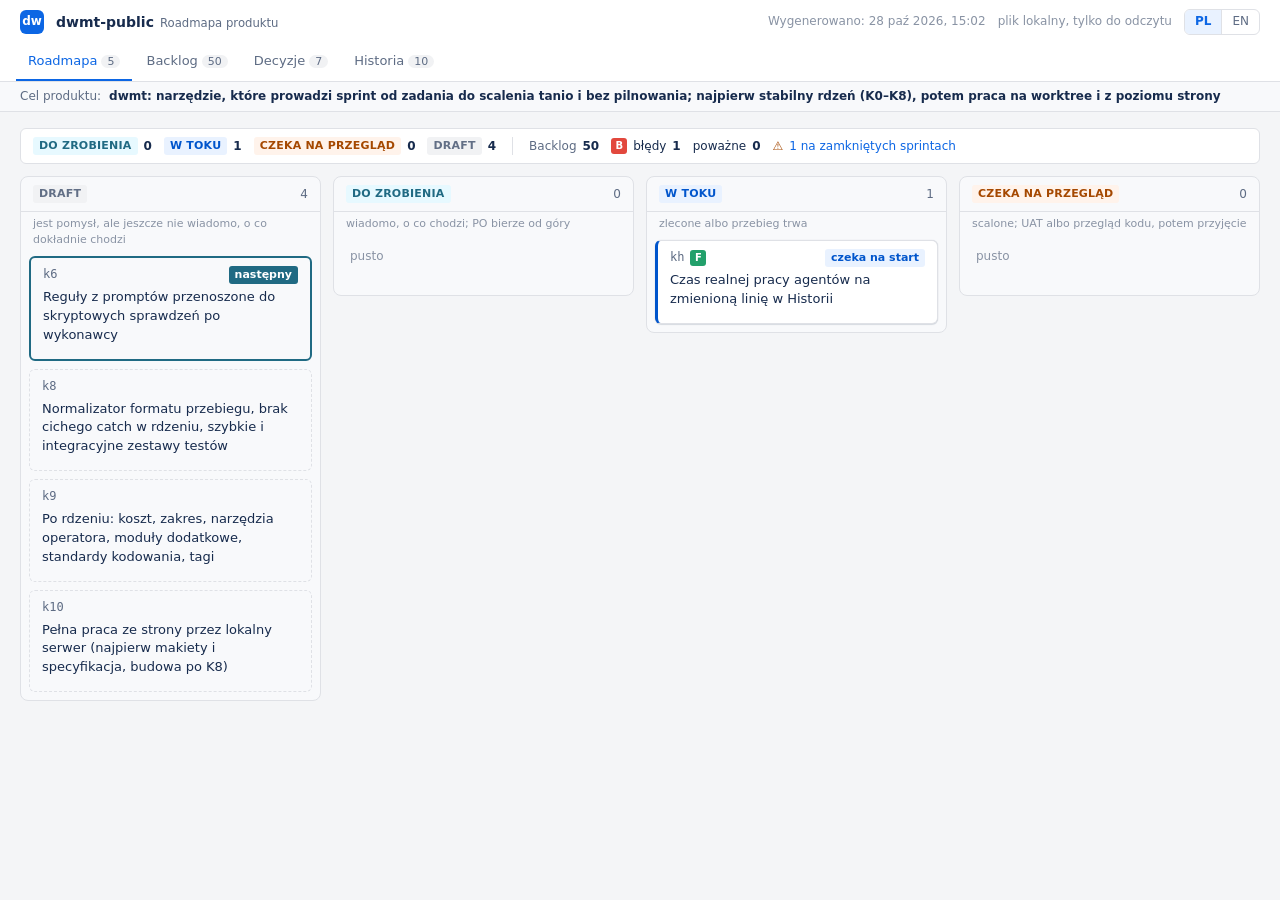
==== docs/product/roadmapa.html @ 5e2514d4 "Move dwmt's own product layer, sketches and repo config here; add tools/leak-check.mjs This repo is " ====
<!doctype html>
<html lang="pl">
<head>
<meta charset="utf-8">
<meta name="viewport" content="width=device-width, initial-scale=1">
<meta name="color-scheme" content="light dark">
<title>dwmt-public · dwmt</title>
<style>
/* dwmt product view: light and dark tokens, frame, board, sprint card, backlog groups, history charts. */
:root {
  color-scheme: light;
  --color-bg: #f4f5f7; --color-surface: #ffffff; --color-surface-2: #f8f9fb; --color-hover: #f1f2f4;
  --color-border: #dfe1e6; --color-border-strong: #c1c7d0;
  --color-text: #172b4d; --color-text-muted: #5e6c84; --color-text-subtle: #8993a4;
  --color-primary: #0c66e4; --color-primary-bg: #e9f2ff; --color-success: #1f845a; --color-overlay: rgba(9, 30, 66, 0.35);
  --st-topic: #626f86; --st-topic-bg: #f1f2f4;
  --st-ready: #1f845a; --st-ready-bg: #dcfff1;
  --st-ordered: #206a83; --st-ordered-bg: #e7f9ff;
  --st-running: #0055cc; --st-running-bg: #e9f2ff;
  --st-done: #a54800; --st-done-bg: #fff3eb;
  --st-closed: #1f845a; --st-closed-bg: #effcf6;
  --st-dropped: #8590a2; --st-dropped-bg: #f1f2f4;
  --kind-bug: #e2483d; --kind-feature: #22a06b; --kind-maint: #626f86; --kind-debt: #a54800; --kind-remark: #6e5dc6; --kind-idea: #b38600; --kind-change: #0c66e4; --kind-mockups: #206a83;
  --viz-1: #2a78d6; --viz-band: #cde2fb;
  --font-sans: "Segoe UI", system-ui, -apple-system, "Helvetica Neue", sans-serif;
  --font-mono: "Cascadia Mono", Consolas, "SFMono-Regular", Menlo, monospace;
  --text-xs: 0.6875rem; --text-sm: 0.75rem; --text-base: 0.8125rem; --text-md: 0.875rem; --text-xl: 1.25rem; --text-2xl: 1.5rem;
  --space-1: 4px; --space-2: 8px; --space-3: 12px; --space-4: 16px; --space-5: 20px; --space-6: 24px; --space-8: 32px;
  --radius-sm: 3px; --radius-md: 6px; --radius-lg: 8px; --radius-full: 9999px;
  --shadow-sm: 0 1px 1px rgba(9, 30, 66, 0.12), 0 0 1px rgba(9, 30, 66, 0.2);
  --shadow-md: 0 4px 8px -2px rgba(9, 30, 66, 0.2), 0 0 1px rgba(9, 30, 66, 0.25);
  --shadow-lg: 0 8px 24px -4px rgba(9, 30, 66, 0.3), 0 0 1px rgba(9, 30, 66, 0.3);
}
@media (prefers-color-scheme: dark) {
  :root {
    color-scheme: dark;
    --color-bg: #1d2125; --color-surface: #22272b; --color-surface-2: #282e33; --color-hover: #2c333a;
    --color-border: #38414a; --color-border-strong: #4b5560;
    --color-text: #c7d1db; --color-text-muted: #9fadbc; --color-text-subtle: #738496;
    --color-primary: #579dff; --color-primary-bg: #1c2b41; --color-success: #4bce97; --color-overlay: rgba(0, 0, 0, 0.5);
    --st-topic: #9fadbc; --st-topic-bg: #2c333a;
    --st-ready: #4bce97; --st-ready-bg: #1c3329;
    --st-ordered: #6cc3e0; --st-ordered-bg: #1e3137;
    --st-running: #85b8ff; --st-running-bg: #1c2b41;
    --st-done: #fea362; --st-done-bg: #38291e;
    --st-closed: #4bce97; --st-closed-bg: #1c3329;
    --st-dropped: #738496; --st-dropped-bg: #2c333a;
    --kind-bug: #f87168; --kind-feature: #4bce97; --kind-maint: #9fadbc; --kind-debt: #fea362; --kind-remark: #b8acf6; --kind-idea: #e2b203; --kind-change: #579dff; --kind-mockups: #6cc3e0;
    --viz-1: #3987e5; --viz-band: #1c3a5e;
    --shadow-sm: 0 1px 1px rgba(0, 0, 0, 0.4), 0 0 1px rgba(0, 0, 0, 0.5);
    --shadow-md: 0 4px 8px -2px rgba(0, 0, 0, 0.5), 0 0 1px rgba(0, 0, 0, 0.6);
    --shadow-lg: 0 8px 24px -4px rgba(0, 0, 0, 0.6), 0 0 1px rgba(0, 0, 0, 0.6);
  }
}

* { box-sizing: border-box; }
html, body { margin: 0; }
body { font-family: var(--font-sans); font-size: var(--text-base); color: var(--color-text); background: var(--color-bg); line-height: 1.45; -webkit-text-size-adjust: 100%; }
button, input, select { font: inherit; color: inherit; }
a { color: var(--color-primary); text-decoration: none; }
a:hover { text-decoration: underline; }
code { font-family: var(--font-mono); font-size: 0.92em; background: var(--color-hover); padding: 0 3px; border-radius: var(--radius-sm); overflow-wrap: anywhere; }
body.modal-open { overflow: hidden; }

/* Header */
.app-header { position: sticky; top: 0; z-index: 50; background: var(--color-surface); border-bottom: 1px solid var(--color-border); }
.app-top { display: flex; align-items: center; gap: var(--space-3); padding: var(--space-2) var(--space-5); min-height: 44px; }
.app-logo { width: 24px; height: 24px; border-radius: var(--radius-md); background: var(--color-primary); color: #fff; display: grid; place-items: center; font-weight: 700; font-size: 12px; flex: none; }
.app-title { font-size: var(--text-md); font-weight: 600; min-width: 0; overflow: hidden; text-overflow: ellipsis; white-space: nowrap; }
.app-title small { font-weight: 400; color: var(--color-text-muted); margin-left: 6px; }
.app-meta { margin-left: auto; color: var(--color-text-subtle); font-size: var(--text-sm); display: flex; gap: var(--space-3); align-items: center; white-space: nowrap; }
.seg { display: inline-flex; border: 1px solid var(--color-border); border-radius: var(--radius-md); overflow: hidden; background: var(--color-surface); flex: none; }
.seg button { border: 0; background: none; padding: 3px 10px; cursor: pointer; font-size: var(--text-sm); color: var(--color-text-muted); }
.seg button + button { border-left: 1px solid var(--color-border); }
.seg button:hover { background: var(--color-hover); }
.seg button.on { background: var(--color-primary-bg); color: var(--color-primary); font-weight: 600; }
.app-tabs { display: flex; gap: 2px; padding: 0 var(--space-4); overflow-x: auto; scrollbar-width: none; }
.app-tabs::-webkit-scrollbar { display: none; }
.app-tab { border: 0; background: none; padding: var(--space-2) var(--space-3); cursor: pointer; color: var(--color-text-muted); border-bottom: 2px solid transparent; font-weight: 500; white-space: nowrap; }
.app-tab:hover { color: var(--color-text); background: var(--color-hover); }
.app-tab.active { color: var(--color-primary); border-bottom-color: var(--color-primary); }
.app-tab .count { font-size: var(--text-xs); background: var(--color-hover); color: var(--color-text-muted); border-radius: var(--radius-full); padding: 0 6px; margin-left: 4px; }
.goal-banner { padding: 6px var(--space-5); font-size: var(--text-sm); color: var(--color-text-muted); border-top: 1px solid var(--color-border); background: var(--color-surface-2); display: flex; gap: 8px; }
.goal-banner b { color: var(--color-text); font-weight: 600; }
.page { padding: var(--space-4) var(--space-5) var(--space-8); max-width: 1680px; margin: 0 auto; }
.note-line { font-size: var(--text-sm); color: var(--color-text-muted); margin: 0 0 var(--space-3); }
.warn-line { font-size: var(--text-sm); color: var(--st-done); background: var(--st-done-bg); border: 1px solid color-mix(in srgb, var(--st-done) 35%, transparent); border-radius: var(--radius-md); padding: 6px var(--space-3); margin-bottom: var(--space-3); }

/* Pills, chips, kinds */
.pill { display: inline-flex; align-items: center; gap: 4px; font-size: var(--text-xs); font-weight: 700; text-transform: uppercase; letter-spacing: .02em; padding: 1px 6px; border-radius: var(--radius-sm); white-space: nowrap; }
.pill.draft { color: var(--st-topic); background: var(--st-topic-bg); }
.pill.todo { color: var(--st-ordered); background: var(--st-ordered-bg); }
.pill.inprogress { color: var(--st-running); background: var(--st-running-bg); }
.pill.review, .pill.sev-major, .pill.sev-blocker { color: var(--st-done); background: var(--st-done-bg); }
.pill.closed { color: var(--st-closed); background: var(--st-closed-bg); }
.pill.dropped { color: var(--st-dropped); background: var(--st-dropped-bg); text-decoration: line-through; }
.pill.sev-minor { color: var(--st-topic); background: var(--st-topic-bg); }
.chip { display: inline-flex; align-items: center; gap: 3px; font-size: var(--text-sm); border: 1px solid var(--color-border); border-radius: var(--radius-full); padding: 0 7px; background: var(--color-surface); white-space: nowrap; cursor: pointer; color: var(--color-text-muted); font-family: var(--font-mono); }
.chip:hover { border-color: var(--color-border-strong); background: var(--color-hover); }
.kind { display: inline-grid; place-items: center; width: 16px; height: 16px; border-radius: var(--radius-sm); color: #fff; font-size: 10px; font-weight: 700; flex: none; }
.kind.bugfix, .kind.bug { background: var(--kind-bug); }
.kind.feature { background: var(--kind-feature); }
.kind.maintenance { background: var(--kind-maint); }
.kind.debt { background: var(--kind-debt); }
.kind.remark { background: var(--kind-remark); }
.kind.idea { background: var(--kind-idea); }
.kind.change { background: var(--kind-change); }
.kind.mockups { background: var(--kind-mockups); }
.id { font-family: var(--font-mono); font-size: var(--text-sm); color: var(--color-text-muted); white-space: nowrap; }
.muted { color: var(--color-text-muted); }
.subtle { color: var(--color-text-subtle); }
.en-badge { font-size: 9px; font-weight: 700; color: var(--color-text-subtle); border: 1px solid var(--color-border); border-radius: 3px; padding: 0 3px; margin-left: 6px; vertical-align: 1px; font-family: var(--font-sans); letter-spacing: 0; text-transform: none; }
.ref { color: var(--color-primary); border-bottom: 1px dotted currentColor; cursor: help; }
.num { font-variant-numeric: tabular-nums; }
.warn { color: var(--st-done); font-weight: 700; }
.link-btn { border: 0; background: none; color: var(--color-primary); cursor: pointer; padding: 0; font-size: var(--text-sm); }
.link-btn:hover { text-decoration: underline; }

/* Board */
.stats { display: flex; flex-wrap: wrap; gap: var(--space-2) var(--space-4); align-items: center; padding: var(--space-2) var(--space-3); background: var(--color-surface); border: 1px solid var(--color-border); border-radius: var(--radius-md); font-size: var(--text-sm); }
.stats .grp { display: flex; flex-wrap: wrap; gap: var(--space-2) var(--space-3); align-items: center; }
.stats .grp > span { display: inline-flex; gap: 6px; align-items: center; white-space: nowrap; }
.stats .sep { width: 1px; height: 18px; background: var(--color-border); }
.stats b { font-variant-numeric: tabular-nums; }
.board { display: grid; grid-template-columns: repeat(4, minmax(0, 1fr)); gap: var(--space-3); margin-top: var(--space-3); align-items: start; }
@media (max-width: 1100px) { .board { grid-template-columns: repeat(2, minmax(0, 1fr)); } }
@media (max-width: 640px) { .board { grid-template-columns: minmax(0, 1fr); } .stats .sep { display: none; } .col.c-todo { order: 1; } .col.c-inprogress { order: 2; } .col.c-review { order: 3; } .col.c-draft { order: 4; } }
.col { background: var(--color-surface-2); border: 1px solid var(--color-border); border-radius: var(--radius-lg); display: flex; flex-direction: column; min-height: 120px; min-width: 0; }
.col-head { padding: var(--space-2) var(--space-3); display: flex; gap: 6px; align-items: center; border-bottom: 1px solid var(--color-border); }
.col-head .n { margin-left: auto; font-size: var(--text-sm); color: var(--color-text-muted); font-variant-numeric: tabular-nums; }
.col-hint { font-size: var(--text-xs); color: var(--color-text-subtle); padding: 4px var(--space-3) 0; }
.col-body { padding: var(--space-2); display: flex; flex-direction: column; gap: var(--space-2); }
.col-empty { font-size: var(--text-sm); color: var(--color-text-subtle); padding: var(--space-2); }
.bcard { background: var(--color-surface); border: 1px solid var(--color-border); border-radius: var(--radius-md); padding: var(--space-2) var(--space-3); box-shadow: var(--shadow-sm); cursor: pointer; transition: box-shadow .15s ease, border-color .15s ease; min-width: 0; }
.bcard:hover, .bcard:focus-visible { box-shadow: var(--shadow-md); border-color: var(--color-border-strong); outline: none; }
.bcard.draft { border-style: dashed; box-shadow: none; background: transparent; }
.bcard.draft:hover { background: var(--color-surface); }
.bcard.next { border: 2px solid var(--st-ordered); }
.bcard.running { border-left: 3px solid var(--st-running); }
.bcard .top { display: flex; gap: 6px; align-items: center; min-height: 18px; min-width: 0; }
.bcard .top .id { overflow: hidden; text-overflow: ellipsis; }
.bcard .ord { font-size: var(--text-sm); font-weight: 700; color: var(--color-text-subtle); font-variant-numeric: tabular-nums; }
.bcard .top .right { margin-left: auto; display: flex; gap: 4px; align-items: center; flex: none; }
.bcard .title { margin: 4px 0 6px; font-weight: 500; display: -webkit-box; -webkit-line-clamp: 3; -webkit-box-orient: vertical; overflow: hidden; overflow-wrap: anywhere; }
.bcard .foot { display: flex; gap: 6px; flex-wrap: wrap; align-items: center; font-size: var(--text-sm); color: var(--color-text-muted); }
.bcard .foot:empty { display: none; }
.bcard.compact { padding: 6px var(--space-3); }
.bcard.compact .title { -webkit-line-clamp: 1; margin: 2px 0 0; font-weight: 400; }
.badge { display: inline-flex; align-items: center; gap: 3px; font-size: var(--text-xs); font-weight: 600; border-radius: var(--radius-sm); padding: 1px 6px; white-space: nowrap; }
.badge.next { color: #fff; background: var(--st-ordered); }
.badge.go { color: var(--st-ready); background: var(--st-ready-bg); }
.badge.need { color: var(--st-done); background: var(--st-done-bg); }
.badge.run { color: var(--st-running); background: var(--st-running-bg); }
.after-chip { display: inline-flex; align-items: center; gap: 4px; font-size: var(--text-sm); color: var(--color-text-muted); border: 1px solid var(--color-border); border-radius: var(--radius-full); padding: 0 8px; background: var(--color-surface); white-space: nowrap; cursor: pointer; }
.after-chip:hover { border-color: var(--color-border-strong); }
.after-chip svg { width: 11px; height: 11px; }

/* Workplaces (K7, sketch 006 variant C). One colour per workplace, cycling over the palette; the main tree is neutral.
   `.k10-slot`: an empty place for the later K10 actions (D-19), nothing rendered in it. */
.wp-main { --wpc: var(--color-text-subtle); }
.wpc0 { --wpc: var(--kind-remark); } .wpc1 { --wpc: var(--kind-mockups); } .wpc2 { --wpc: var(--kind-idea); }
.wpc3 { --wpc: var(--kind-debt); } .wpc4 { --wpc: var(--kind-change); } .wpc5 { --wpc: var(--kind-feature); }
.wp-dot { width: 10px; height: 10px; border-radius: 50%; background: var(--wpc); flex: none; display: inline-block; }
.wpb { display: inline-flex; align-items: center; gap: 4px; font-size: var(--text-xs); font-weight: 600; font-family: var(--font-mono); padding: 0 6px; border-radius: var(--radius-sm); color: var(--wpc); background: color-mix(in srgb, var(--wpc) 12%, var(--color-surface)); border: 1px solid color-mix(in srgb, var(--wpc) 40%, transparent); white-space: nowrap; }
.wpb svg { width: 10px; height: 10px; }
.pill.ready { color: var(--st-ready); background: var(--st-ready-bg); }
.badge.done { color: var(--st-ready); background: var(--st-ready-bg); }
.ab { font-variant-numeric: tabular-nums; white-space: nowrap; }
.ab .bad { color: var(--st-done); font-weight: 700; }
.ok-t { color: var(--st-ready); }
.path { font-family: var(--font-mono); font-size: var(--text-sm); color: var(--color-text-muted); overflow-wrap: anywhere; }
.k10-slot:empty { display: none; }
.wpc-bar { display: flex; flex-wrap: wrap; gap: 6px; align-items: center; padding: 6px var(--space-5); border-top: 1px solid var(--color-border); background: var(--color-surface-2); font-size: var(--text-sm); }
.wpc-bar > .lbl { color: var(--color-text-muted); margin-right: 2px; }
.wsel { border: 1px solid var(--color-border); background: var(--color-surface); border-radius: var(--radius-full); padding: 1px 10px; display: inline-flex; gap: 6px; align-items: center; cursor: pointer; font-size: var(--text-sm); color: var(--color-text); }
.wsel:hover { border-color: var(--color-border-strong); }
.wsel.on { border-color: var(--wpc, var(--color-primary)); box-shadow: inset 0 0 0 1px var(--wpc, var(--color-primary)); font-weight: 600; background: color-mix(in srgb, var(--wpc, var(--color-primary)) 8%, var(--color-surface)); }
.wsel .n { color: var(--color-text-muted); font-weight: 400; font-variant-numeric: tabular-nums; }
.wpc-list { background: var(--color-surface); border: 1px solid var(--color-border); border-radius: var(--radius-md); margin-bottom: 12px; }
.wpc-row { display: flex; flex-wrap: wrap; gap: 6px 14px; align-items: center; padding: 7px 12px; border-bottom: 1px solid var(--color-border); border-left: 4px solid var(--wpc); font-size: var(--text-sm); min-width: 0; }
.wpc-row .nm { font-weight: 600; cursor: pointer; display: inline-flex; gap: 6px; align-items: center; }
.wpc-row .nm:hover { text-decoration: underline; }
.wpc-row .sp, .sl-row1 .sp { width: 1px; height: 14px; background: var(--color-border); }
.wpc-row .end { margin-left: auto; display: flex; flex-wrap: wrap; gap: 6px; align-items: center; }
.wpc-row .cmd { margin: 0; padding: 1px 2px 1px 8px; }
.wpc-row .attn { flex-basis: 100%; margin-top: 2px; }
.wpc-foot { padding: 4px 12px; font-size: var(--text-xs); text-align: right; }
.wpc-sel { background: var(--color-surface); border: 1px solid var(--color-border); border-left: 4px solid var(--wpc); border-radius: var(--radius-md); padding: 8px 12px; margin-bottom: 12px; }
.sl-row1 { display: flex; flex-wrap: wrap; align-items: center; gap: 6px 14px; font-size: var(--text-sm); min-width: 0; }
.sl-row1 .nm { font-weight: 600; font-size: var(--text-md); display: inline-flex; gap: 6px; align-items: center; }
.sl-row1 .acts { margin-left: auto; display: flex; gap: 6px; flex-wrap: wrap; }
.sl-row2 { display: flex; flex-wrap: wrap; gap: 6px 12px; align-items: center; margin-top: 6px; font-size: var(--text-sm); color: var(--color-text-muted); }
.sl-row2 .wp-at { margin-left: auto; }
.wpc-sel .push-box { margin-top: 8px; }
.seq { display: inline-flex; flex-wrap: wrap; gap: 4px; align-items: center; font-size: var(--text-xs); }
.seq .s { display: inline-flex; gap: 3px; align-items: center; padding: 0 6px; border-radius: var(--radius-full); border: 1px solid var(--color-border); background: var(--color-surface); white-space: nowrap; font-family: var(--font-mono); color: var(--color-text-muted); cursor: pointer; }
.seq .s.done { color: var(--st-ready); border-color: color-mix(in srgb, var(--st-ready) 40%, transparent); }
.seq .s.run { color: var(--color-surface); background: var(--st-running); border-color: var(--st-running); font-weight: 600; }
.seq .s.uat, .seq .s.held { color: var(--st-done); background: var(--st-done-bg); border-color: color-mix(in srgb, var(--st-done) 40%, transparent); font-weight: 600; }
.seq .ar { color: var(--color-text-subtle); }
.attn { list-style: none; margin: 8px 0 0; padding: 0; display: flex; flex-direction: column; gap: 6px; }
.attn li { font-size: var(--text-sm); color: var(--color-text); background: var(--st-done-bg); border: 1px solid color-mix(in srgb, var(--st-done) 35%, transparent); border-radius: var(--radius-md); padding: 6px 10px; line-height: 1.5; overflow-wrap: anywhere; }
.attn li b { color: var(--st-done); }
.attn li .muted { display: block; }
.push-box { border: 1px solid color-mix(in srgb, var(--st-ready) 45%, transparent); background: var(--st-ready-bg); border-radius: var(--radius-md); padding: 10px 12px; min-width: 0; }
.push-box .ttl { font-weight: 600; color: var(--st-ready); display: flex; flex-wrap: wrap; gap: 4px 10px; align-items: center; }
.push-box .ttl .muted { font-weight: 400; }
.push-box .after { font-size: var(--text-sm); color: var(--color-text-muted); margin-top: 6px; }
.cmd { display: flex; align-items: center; gap: 8px; background: var(--color-surface); border: 1px solid var(--color-border); border-radius: var(--radius-md); padding: 3px 3px 3px 10px; min-width: 0; }
.cmd code { background: none; padding: 0; flex: 1; min-width: 0; font-size: var(--text-sm); color: var(--color-text); }
.copy-btn { border: 1px solid var(--color-border); background: var(--color-surface-2); border-radius: var(--radius-sm); padding: 2px 8px; cursor: pointer; font-size: var(--text-sm); color: var(--color-text-muted); flex: none; }
.copy-btn:hover { background: var(--color-hover); color: var(--color-text); }
.push-row { display: flex; flex-wrap: wrap; gap: 8px; align-items: center; margin-top: 8px; }
.push-row .cmd { flex: 1 1 280px; }
.hp-box .wnote { font-size: var(--text-sm); color: var(--color-text-muted); margin-top: 6px; }
@media (max-width: 640px) { .wpc-bar { padding: 6px var(--space-4); } }

/* Modal: centred card */
.overlay { position: fixed; inset: 0; background: var(--color-overlay); opacity: 0; pointer-events: none; transition: opacity .2s ease; z-index: 200; }
.overlay.open { opacity: 1; pointer-events: auto; }
.modal-wrap { position: fixed; inset: 0; z-index: 210; display: grid; place-items: start center; padding: 40px 16px; overflow: auto; pointer-events: none; }
.modal { pointer-events: auto; width: min(1000px, 100%); background: var(--color-surface); border-radius: var(--radius-lg); box-shadow: var(--shadow-lg); transform: translateY(12px) scale(.98); opacity: 0; transition: all .18s ease; min-width: 0; }
.modal.open { transform: none; opacity: 1; }
.m-head { padding: var(--space-4) var(--space-6); border-bottom: 1px solid var(--color-border); display: flex; gap: var(--space-3); align-items: flex-start; }
.m-head > div { flex: 1; min-width: 0; }
.m-body { display: grid; grid-template-columns: minmax(0, 1fr) 300px; gap: var(--space-6); padding: var(--space-4) var(--space-6) var(--space-6); }
.hp-box.you-m { display: none; margin-bottom: var(--space-4); }
.modal:focus { outline: none; }
@media (max-width: 800px) { .m-body { grid-template-columns: minmax(0, 1fr); } .hp-box.you-m { display: block; } .hp-box.you-d { display: none; } }
@media (max-width: 640px) { .modal-wrap { padding: 8px; } .m-head, .m-body { padding-left: var(--space-4); padding-right: var(--space-4); } }
.m-close { border: 0; background: none; font-size: 20px; cursor: pointer; color: var(--color-text-muted); border-radius: var(--radius-md); width: 32px; height: 32px; flex: none; }
.m-close:hover { background: var(--color-hover); }
.hp-head .row { display: flex; gap: var(--space-2); align-items: center; flex-wrap: wrap; }
.hp-title { font-size: var(--text-xl); font-weight: 600; line-height: 1.3; margin: var(--space-2) 0 var(--space-1); overflow-wrap: anywhere; }
.hp-why { font-size: var(--text-md); line-height: 1.55; margin: 0; overflow-wrap: anywhere; }
.hp-sec { margin-top: var(--space-5); }
.hp-sec h3 { font-size: var(--text-sm); font-weight: 600; color: var(--color-text-muted); margin: 0 0 var(--space-2); }
.hp-list { list-style: none; margin: 0; padding: 0; }
.hp-list li { position: relative; padding: 4px 0 4px 22px; line-height: 1.5; overflow-wrap: anywhere; }
.hp-list.changes li::before { content: "✓"; position: absolute; left: 2px; color: var(--st-ready); font-weight: 700; }
.hp-list.not li::before { content: "–"; position: absolute; left: 4px; color: var(--color-text-subtle); }
.hp-list.plain li::before { content: "•"; position: absolute; left: 6px; color: var(--color-text-subtle); }
.hp-list.steps { counter-reset: s; }
.hp-list.steps li { counter-increment: s; padding-left: 28px; }
.hp-list.steps li::before { content: counter(s); position: absolute; left: 0; top: 5px; width: 18px; height: 18px; border-radius: 50%; background: var(--st-done-bg); color: var(--st-done); font-size: var(--text-xs); font-weight: 700; display: grid; place-items: center; }
.hp-missing { padding: var(--space-3); border: 1px dashed var(--color-border-strong); border-radius: var(--radius-md); color: var(--color-text-muted); font-size: var(--text-sm); }
.hp-side { display: flex; flex-direction: column; gap: var(--space-3); min-width: 0; }
.hp-box { border: 1px solid var(--color-border); border-radius: var(--radius-md); padding: var(--space-3); background: var(--color-surface); min-width: 0; }
.hp-box h4 { margin: 0 0 6px; font-size: var(--text-xs); text-transform: uppercase; letter-spacing: .05em; color: var(--color-text-muted); }
.hp-box.you { border-color: color-mix(in srgb, var(--st-done) 45%, transparent); background: var(--st-done-bg); }
.hp-box.you.ok { border-color: color-mix(in srgb, var(--st-ready) 45%, transparent); background: var(--st-ready-bg); }
.hp-box ul { margin: 0; padding-left: 16px; }
.hp-box li { margin: 2px 0; overflow-wrap: anywhere; }
.hp-box .line { display: flex; justify-content: space-between; gap: var(--space-2); font-size: var(--text-sm); padding: 2px 0; align-items: center; }
.hp-box .dep { display: flex; gap: 6px; align-items: baseline; margin-top: 4px; font-size: var(--text-sm); }
.hp-tech { margin-top: var(--space-6); border-top: 1px solid var(--color-border); padding-top: var(--space-3); }
.hp-tech summary { cursor: pointer; color: var(--color-text-muted); font-size: var(--text-sm); font-weight: 600; }
.hp-tech summary:hover { color: var(--color-text); }
.dsec { margin-top: var(--space-4); }
.dsec h3 { font-size: var(--text-sm); text-transform: uppercase; letter-spacing: .04em; color: var(--color-text-muted); margin: 0 0 var(--space-2); }
.dsec ul { margin: 0; padding-left: 18px; }
.dsec li { margin: 2px 0; overflow-wrap: anywhere; }
.dsec p { margin: 0 0 6px; overflow-wrap: anywhere; }
.item-row { display: flex; gap: var(--space-2); align-items: baseline; padding: 4px 0; border-bottom: 1px solid var(--color-border); min-width: 0; }
.item-row:last-child { border-bottom: 0; }
.kv2 { display: grid; grid-template-columns: max-content minmax(0, 1fr); gap: 4px 12px; font-size: var(--text-sm); margin: 0; }
.kv2 dt { color: var(--color-text-muted); }
.kv2 dd { margin: 0; overflow-wrap: anywhere; }
.mono-list { font-family: var(--font-mono); font-size: var(--text-sm); color: var(--color-text-muted); margin: 0; padding-left: 16px; word-break: break-all; }
.fit { white-space: nowrap; font-size: var(--text-sm); }
.fit .ic { font-weight: 700; margin-right: 3px; }
.fit.in .ic { color: var(--color-success); }
.fit.above .ic { color: var(--st-done); }
.fit.below .ic { color: var(--color-text-subtle); }

/* Backlog and decisions */
.toolbar { display: flex; flex-wrap: wrap; gap: var(--space-2); align-items: center; padding: var(--space-2) var(--space-3); background: var(--color-surface); border: 1px solid var(--color-border); border-radius: var(--radius-lg); }
.toolbar input[type=search] { border: 1px solid var(--color-border); border-radius: var(--radius-md); padding: 4px 8px; width: 220px; max-width: 100%; background: var(--color-surface); }
.toolbar select { border: 1px solid var(--color-border); border-radius: var(--radius-md); padding: 3px 6px; background: var(--color-surface); font-size: var(--text-sm); max-width: 100%; }
.toolbar .spacer { flex: 1; }
.toolbar label { font-size: var(--text-sm); color: var(--color-text-muted); display: inline-flex; gap: 4px; align-items: center; }
.fchip { display: inline-flex; gap: 5px; align-items: center; border: 1px solid var(--color-border); background: var(--color-surface); border-radius: var(--radius-full); padding: 1px 9px 1px 4px; font-size: var(--text-sm); cursor: pointer; }
.fchip:hover { border-color: var(--color-border-strong); }
.fchip.on { background: var(--color-primary-bg); border-color: var(--color-primary); color: var(--color-primary); }
.fchip b { font-weight: 600; color: var(--color-text-muted); font-variant-numeric: tabular-nums; }
.fchip.text { padding-left: 9px; }
.shown { font-size: var(--text-sm); color: var(--color-text-subtle); }
@media (max-width: 640px) { .toolbar input[type=search] { width: 100%; } .toolbar .spacer { display: none; } }
.groups { display: flex; flex-direction: column; gap: var(--space-2); margin-top: var(--space-3); }
details.grp { background: var(--color-surface); border: 1px solid var(--color-border); border-radius: var(--radius-lg); min-width: 0; }
details.grp > summary { list-style: none; display: flex; flex-wrap: wrap; gap: 4px var(--space-2); align-items: center; padding: var(--space-2) var(--space-3); cursor: pointer; font-weight: 600; }
details.grp > summary::-webkit-details-marker { display: none; }
details.grp > summary::before { content: "▸"; color: var(--color-text-subtle); transition: transform .15s; }
details.grp[open] > summary::before { transform: rotate(90deg); }
details.grp > summary .n { color: var(--color-text-muted); font-weight: 400; }
details.grp > summary .hint { color: var(--color-text-subtle); font-weight: 400; font-size: var(--text-sm); }
.mix { display: flex; height: 6px; width: 140px; border-radius: 3px; overflow: hidden; margin-left: auto; background: var(--color-hover); }
.mix span { display: block; height: 100%; }
@media (max-width: 640px) { .mix { width: 80px; } details.grp > summary .hint { flex-basis: 100%; order: 9; padding-left: 16px; } }
.rows { border-top: 1px solid var(--color-border); }
.r { display: grid; grid-template-columns: 18px auto minmax(0, 1fr) auto; gap: var(--space-2); align-items: center; padding: 5px var(--space-3); border-bottom: 1px solid var(--color-border); cursor: pointer; }
.r:last-child { border-bottom: 0; }
.r:hover { background: var(--color-hover); }
.r .tt { white-space: nowrap; overflow: hidden; text-overflow: ellipsis; }
.r.closed .tt { color: var(--color-text-subtle); }
.r.dec { grid-template-columns: auto minmax(0, 1fr) auto; }
.r .sub { font-size: var(--text-sm); color: var(--color-text-subtle); white-space: nowrap; overflow: hidden; text-overflow: ellipsis; }
.area { display: inline-block; font-size: var(--text-xs); border: 1px solid var(--color-border); border-radius: var(--radius-sm); padding: 0 5px; margin: 1px 2px 1px 0; color: var(--color-text-muted); white-space: nowrap; }
.more-row { padding: 6px var(--space-3); }

/* History */
.filters { display: flex; flex-wrap: wrap; gap: var(--space-2); align-items: center; font-size: var(--text-sm); }
/* Five tiles on wide screens, wrapping on narrow ones. */
.kpis { display: grid; grid-template-columns: repeat(auto-fit, minmax(150px, 1fr)); gap: var(--space-3); margin-top: var(--space-3); }
@media (max-width: 900px) { .kpis { grid-template-columns: repeat(2, minmax(0, 1fr)); } }
.kpi { background: var(--color-surface); border: 1px solid var(--color-border); border-radius: var(--radius-lg); padding: var(--space-3) var(--space-4); min-width: 0; }
.kpi .label { font-size: var(--text-sm); color: var(--color-text-muted); }
.kpi .value { font-size: var(--text-2xl); font-weight: 600; margin-top: 2px; font-variant-numeric: tabular-nums; white-space: nowrap; }
.kpi .sub { font-size: var(--text-sm); color: var(--color-text-subtle); margin-top: 2px; }
.card2 { background: var(--color-surface); border: 1px solid var(--color-border); border-radius: var(--radius-lg); margin-top: var(--space-3); min-width: 0; }
.card2 h3 { margin: 0; padding: var(--space-3) var(--space-4) 0; font-size: var(--text-md); font-weight: 600; }
.card-head { display: flex; justify-content: space-between; align-items: center; gap: var(--space-2); flex-wrap: wrap; padding: var(--space-3) var(--space-4) 0; }
.card-head h3 { padding: 0; }
.card2 .sub { padding: 2px var(--space-4) 0; font-size: var(--text-sm); color: var(--color-text-muted); }
.charts { display: grid; grid-template-columns: repeat(2, minmax(0, 1fr)); gap: var(--space-3); }
@media (max-width: 1000px) { .charts { grid-template-columns: minmax(0, 1fr); } }
.chart { padding: var(--space-2) var(--space-3) var(--space-3); min-width: 0; }
svg.viz { display: block; width: 100%; overflow: visible; }
svg.viz text { fill: var(--color-text-muted); font-size: 11px; font-family: var(--font-sans); }
svg.viz text.val { fill: var(--color-text); font-weight: 600; }
svg.viz text.val, svg.viz text.mlbl { paint-order: stroke; stroke: var(--color-surface); stroke-width: 3px; stroke-linejoin: round; }
svg.viz text.lbl { fill: var(--color-text); }
svg.viz .grid line { stroke: var(--color-border); stroke-width: 1; }
svg.viz .axis { stroke: var(--color-border-strong); stroke-width: 1; }
svg.viz .bar { fill: var(--viz-1); }
svg.viz .hit { fill: transparent; cursor: pointer; }
svg.viz g.col:hover .bar { opacity: .75; }
svg.viz .line { fill: none; stroke: var(--viz-1); stroke-width: 2; stroke-linejoin: round; stroke-linecap: round; }
svg.viz .dot { fill: var(--viz-1); stroke: var(--color-surface); stroke-width: 2; }
svg.viz .median { stroke: var(--color-text-subtle); stroke-width: 1; stroke-dasharray: 4 3; }
svg.viz .band { fill: var(--viz-band); }
svg.viz .cross { stroke: var(--color-text-subtle); stroke-width: 1; opacity: 0; }
svg.viz g.col:hover .cross { opacity: 1; }
svg.viz .pt { stroke: var(--color-surface); stroke-width: 2; }
svg.viz .pt.in { fill: var(--color-text); }
svg.viz .pt.above { fill: var(--st-done); }
svg.viz .pt.below { fill: var(--color-text-subtle); }
.legend-line { display: flex; gap: var(--space-2) var(--space-4); padding: 0 var(--space-4) var(--space-3); font-size: var(--text-sm); color: var(--color-text-muted); flex-wrap: wrap; }
.legend-line i { display: inline-block; vertical-align: middle; margin-right: 6px; }
.empty { padding: var(--space-4); color: var(--color-text-subtle); font-size: var(--text-sm); }
#ttip { position: fixed; z-index: 400; pointer-events: none; background: var(--color-surface); border: 1px solid var(--color-border); box-shadow: var(--shadow-md); border-radius: var(--radius-md); padding: 6px 10px; font-size: var(--text-sm); display: none; min-width: 140px; max-width: 280px; }
#ttip .v { font-weight: 700; font-size: var(--text-md); color: var(--color-text); }
#ttip .l { color: var(--color-text-muted); }
.tbl-wrap { overflow-x: auto; }
table.grid { width: 100%; border-collapse: collapse; }
table.grid th { text-align: left; font-size: var(--text-xs); text-transform: uppercase; letter-spacing: .04em; color: var(--color-text-muted); font-weight: 600; padding: 6px 10px; border-bottom: 1px solid var(--color-border); background: var(--color-surface-2); white-space: nowrap; }
table.grid th.r, table.grid td.r { text-align: right; }
table.grid td { padding: 6px 10px; border-bottom: 1px solid var(--color-border); vertical-align: middle; }
table.grid tbody tr { cursor: pointer; }
table.grid tbody tr:hover { background: var(--color-hover); }
table.grid td.t { min-width: 220px; }
.tbar { display: flex; align-items: center; gap: 8px; min-width: 150px; }
.tbar .b { height: 8px; background: var(--viz-1); border-radius: 0 4px 4px 0; }
.mini-range { position: relative; width: 110px; height: 12px; display: inline-block; vertical-align: middle; margin-right: 8px; }
.mini-range .bd { position: absolute; top: 3px; height: 6px; background: var(--viz-band); border-radius: 3px; }
.mini-range .dt { position: absolute; top: 1px; width: 10px; height: 10px; margin-left: -5px; border-radius: 50%; border: 2px solid var(--color-surface); }
.dt.in { background: var(--color-text); } .dt.above { background: var(--st-done); } .dt.below { background: var(--color-text-subtle); }
details.older { margin-top: var(--space-3); background: var(--color-surface); border: 1px solid var(--color-border); border-radius: var(--radius-lg); }
details.older summary { padding: var(--space-2) var(--space-4); cursor: pointer; color: var(--color-text-muted); font-size: var(--text-sm); }
details.older .rows2 { padding: 0 var(--space-4) var(--space-3); columns: 2; font-size: var(--text-sm); }
@media (max-width: 640px) { details.older .rows2 { columns: 1; } }
details.older .rows2 div { break-inside: avoid; padding: 2px 0; }
.tbl-toggle { margin-top: var(--space-3); }

/* ---------- Live sprint view (live.js polled next to the page) ---------- */
[data-lv-part] { display: contents; }
.live { display: inline-flex; align-items: center; gap: 6px; font-size: var(--text-xs); font-weight: 600; color: var(--st-running); font-variant-numeric: tabular-nums; min-width: 0; }
.live i { width: 8px; height: 8px; border-radius: 50%; background: currentColor; flex: none; }
.live.work i { animation: lv-pulse 1.6s infinite; }
.live.wait { color: var(--st-done); }
.live.done { color: var(--st-ready); }
.live.stale, .live.stall, .live.stopped, .live.mw { color: var(--color-text-subtle); }
@keyframes lv-pulse { 0% { box-shadow: 0 0 0 0 color-mix(in srgb, currentColor 55%, transparent); } 70% { box-shadow: 0 0 0 6px transparent; } 100% { box-shadow: 0 0 0 0 transparent; } }
/* One segment per task */
.segs { display: flex; gap: 2px; margin: 6px 0 4px; }
.segs span { flex: 1; height: 5px; border-radius: 2px; background: var(--color-border); }
.segs span.done { background: var(--st-ready); }
.segs span.run { background: var(--st-running); }
.segs span.wait { background: var(--st-done); }
.bcard .now { font-size: var(--text-sm); color: var(--color-text); display: flex; justify-content: space-between; gap: 8px; min-width: 0; }
.bcard .now > span:first-child { min-width: 0; overflow-wrap: anywhere; }
.bcard .now .num { color: var(--color-text-muted); white-space: nowrap; }
.bcard .lv-foot { margin-top: 4px; }
/* Progress */
.steps { list-style: none; margin: 0; padding: 0; }
.steps > li { display: grid; grid-template-columns: 22px minmax(0, 1fr) auto; gap: 2px 10px; padding: 7px 0; border-bottom: 1px solid var(--color-border); align-items: start; }
.steps > li:last-child { border-bottom: 0; }
.st-ic { width: 18px; height: 18px; border-radius: 50%; display: grid; place-items: center; font-size: 11px; font-weight: 700; margin-top: 1px; }
.st-ic.done { background: var(--st-ready-bg); color: var(--st-ready); }
.st-ic.run { background: var(--st-running); color: #fff; }
.st-ic.wait { background: var(--st-done-bg); color: var(--st-done); }
.st-ic.bad { background: color-mix(in srgb, var(--kind-bug) 14%, var(--color-surface)); color: var(--kind-bug); }
.st-ic.todo { border: 1.5px solid var(--color-border-strong); color: var(--color-text-subtle); }
.st-name { font-weight: 500; overflow-wrap: anywhere; min-width: 0; }
.st-meta { font-size: var(--text-sm); color: var(--color-text-muted); text-align: right; white-space: nowrap; font-variant-numeric: tabular-nums; }
.st-note { grid-column: 2 / 4; font-size: var(--text-sm); color: var(--color-text-muted); overflow-wrap: anywhere; }
.steps > li.todo .st-name { color: var(--color-text-muted); font-weight: 400; }
.steps > li.cur { background: var(--st-running-bg); margin: 0 -8px; padding-left: 8px; padding-right: 8px; border-radius: var(--radius-md); border-bottom-color: transparent; }
.steps > li.cur.waiting { background: var(--st-done-bg); }
.sub { grid-column: 2 / 4; display: flex; flex-wrap: wrap; gap: 4px; margin-top: 4px; }
.sub span { font-size: var(--text-xs); padding: 1px 7px; border-radius: var(--radius-full); border: 1px solid var(--color-border); background: var(--color-surface); color: var(--color-text-muted); white-space: nowrap; }
.sub span.done { color: var(--st-ready); border-color: color-mix(in srgb, var(--st-ready) 40%, transparent); }
.sub span.run { color: #fff; background: var(--st-running); border-color: var(--st-running); font-weight: 600; }
.sub span.wait { color: var(--st-done); background: var(--st-done-bg); border-color: color-mix(in srgb, var(--st-done) 40%, transparent); font-weight: 600; }
.sub span.bad { color: var(--kind-bug); border-color: color-mix(in srgb, var(--kind-bug) 45%, transparent); font-weight: 600; }
/* Activity feed */
.feed-head { display: flex; justify-content: space-between; align-items: center; gap: 8px; margin-bottom: 6px; flex-wrap: wrap; }
.feed-head h3 { margin: 0; }
.feed { list-style: none; margin: 0; padding: 0; font-size: var(--text-sm); }
.feed li { display: grid; grid-template-columns: 62px minmax(0, 1fr); gap: 8px; padding: 4px 0; border-bottom: 1px dashed var(--color-border); }
.feed li:last-child { border-bottom: 0; }
.feed .tm { color: var(--color-text-subtle); font-variant-numeric: tabular-nums; font-family: var(--font-mono); font-size: var(--text-xs); padding-top: 2px; }
.feed .who { font-weight: 600; }
.feed .obj { font-family: var(--font-mono); font-size: var(--text-xs); overflow-wrap: anywhere; color: var(--color-text-muted); }
.feed li.ms .what { font-weight: 600; }
.feed li.ms .tm { color: var(--color-text-muted); }
.feed li.new { animation: lv-flash 1.4s ease; }
@keyframes lv-flash { from { background: var(--st-running-bg); } to { background: transparent; } }
.feed-empty { font-size: var(--text-sm); color: var(--color-text-subtle); padding: 6px 0; }
/* Cost bar: spent (fill) against the start price (band), forecast (dashed tick) */
.cbar { position: relative; height: 14px; background: var(--color-hover); border-radius: 3px; margin: 8px 0 20px; }
.cbar .band { position: absolute; top: 0; bottom: 0; background: var(--viz-band); }
.cbar .fill { position: absolute; left: 0; top: 3px; bottom: 3px; background: var(--viz-1); border-radius: 2px; transition: width .6s ease; }
.cbar .fc { position: absolute; top: -3px; bottom: -3px; width: 0; border-left: 2px dashed var(--color-text-muted); }
.cbar .lbl { position: absolute; top: 17px; font-size: var(--text-xs); color: var(--color-text-subtle); transform: translateX(-50%); white-space: nowrap; }
.lv-fit { white-space: nowrap; }
.lv-fit.in { color: var(--st-ready); } .lv-fit.above { color: var(--st-done); } .lv-fit.below { color: var(--color-text-muted); }
/* Alerts and From you */
.alert { border-radius: var(--radius-md); padding: 8px 12px; font-size: var(--text-sm); margin-bottom: 12px; border: 1px solid; line-height: 1.5; overflow-wrap: anywhere; }
.alert b { display: block; margin-bottom: 2px; }
.alert.bad { color: var(--kind-bug); background: color-mix(in srgb, var(--kind-bug) 9%, var(--color-surface)); border-color: color-mix(in srgb, var(--kind-bug) 40%, transparent); }
.alert.info { color: var(--st-done); background: var(--st-done-bg); border-color: color-mix(in srgb, var(--st-done) 40%, transparent); }
.alert.mute { color: var(--color-text-muted); background: var(--color-surface-2); border-color: var(--color-border); }
.hp-box.you.ask { border-color: color-mix(in srgb, var(--st-done) 60%, transparent); }
.hp-box.you ol { margin: 4px 0 0; padding-left: 18px; }
.hp-box.you ol li { margin: 3px 0; }
@media (prefers-reduced-motion: reduce) { .live i, .live.work i, .feed li.new { animation: none !important; } }

@media (max-width: 640px) {
  .app-top { padding: var(--space-2) var(--space-4); gap: var(--space-2); }
  .app-title small, .app-meta .gen-long { display: none; }
  .goal-banner { padding: 6px var(--space-4); flex-wrap: wrap; gap: 2px 8px; }
  .page { padding: var(--space-3) var(--space-4) var(--space-8); }
  .app-tabs { padding: 0 var(--space-1); }
  .app-tab { padding: var(--space-2) 6px; }
  .app-tab .count { padding: 0 4px; margin-left: 3px; }
}
@media (prefers-reduced-motion: reduce) { * { transition: none !important; } }

</style>
</head>
<body>
<div id="app"><header class="app-header" id="app-header"></header><main id="page"></main></div>
<div class="overlay" id="overlay"></div>
<div id="ttip" role="tooltip"></div>
<noscript><p style="padding:16px">This page needs JavaScript (local file, no network).</p></noscript>
<script type="application/json" id="dwmt-data">{"schema":"dwmt/view@1","project":"dwmt-public","generatedAt":"2026-10-28T15:02:51.183Z","language":"pl","live":{"enabled":true,"intervalSec":5,"src":"../../.dwmt/product/view/live.js"},"goal":{"text":"dwmt: narzędzie, które prowadzi sprint od zadania do scalenia tanio i bez pilnowania; najpierw stabilny rdzeń (K0–K8), potem praca na worktree i z poziomu strony","tr":"dwmt: narzędzie, które prowadzi sprint od zadania do scalenia tanio i bez pilnowania; najpierw stabilny rdzeń (K0–K8), potem praca na worktree i z poziomu strony"},"next":{"id":"k6","why":"topic: no to-do sprint with dependencies merged; agree what it is about (todo), then lead it to ready (§4.8)","also":[]},"sprints":[{"id":"kh","open":true,"pos":1,"state":"ordered","human":"inprogress","current":false,"goal":"Active agent time per changed line in History, cost spike push","after":["k7"],"afterOpen":[],"alias":null,"kind":"feature","ui":false,"mode":"single","est":"start:[4.4,15.2]","estRange":[4.4,15.2],"readyAt":"2026-10-26","run":null,"items":["B-66","B-41"],"touch":[],"hasFile":true,"forYou":{"title":"Czas realnej pracy agentów na zmienioną linię w Historii","why":"Pokazuje, ile faktycznej pracy kosztował sprint na linię i co go spowalnia (model, testy, kolejka), bez liczenia przerw, awarii i czekania na Ciebie.","changes":["w Historii minuty na zmienioną linię obok tokenów na linię, z medianą i trendem","podział czasu: praca modelu, testy, czekanie w kolejce","wcześniejsze sprinty policzone wstecz, jeśli zostały ich zapisy sesji","powiadomienie, gdy jedna sesja kosztuje ponad 3 razy więcej niż zwykle"],"notIncluded":["cena startowa z historii podobnych sprintów"],"check":["otwórz Historię: czy po czasie na linię widać, które sprinty spowalniały testy"]},"fallback":null,"mockups":[],"questions":0,"questionList":[],"decisions":[],"sections":[["Goal","Show in the History tab how much real agent work time a sprint took per changed line, split into model, tests and machine queue, so slow tests or long fix rounds show up; and push when one session costs far more than usual. Context: B-66 (its detail file), B-41."],["Acceptance","- AC-1 Active time of a run is computed from its session transcripts: intervals of model turns and of running tool calls count; waits for the user (questions, ask stops), gaps with no pending tool call above a cap (default 5 min, configurable) and time between sessions do not.\n- AC-2 Active time is split into model, tests (verify commands) and machine queue wait; the parts add up to the total.\n- AC-3 finish records active time and its split in the sprint result; the History tab shows minutes per changed line next to tokens per changed line, with the median and the trend, and the split per sprint; a sprint without the data shows \"no data\", never 0.\n- AC-4 Finished sprints whose transcripts still exist get the value backfilled by one command; the others stay \"no data\".\n- AC-5 A session costing more than 3x the rolling average of the run's sessions sends one push; the run never stops for it (B-41).\n- AC-6 The product-layer spec describes the measure and the cap; runs created before this change finish under their own rules."],["Out of scope","- Start price from the history of similar sprints (B-60).\n- Live time on the running sprint view."],["Decisions","- SD-1 Tests: only those related to the change, never the full `dwmt/test/*.test.mjs` suite during tasks."],["Open questions","- none"]],"needs":[],"analogs":[],"merged":null,"dropped":false,"files":null,"tokensM":null,"perFile":null,"lines":null,"perLineK":null,"uat":null,"halt":null,"goalTr":"Aktywny czas agenta na zmieniona linie w Historii, skok kosztu po wypchnięciu"},{"id":"k6","open":true,"pos":2,"state":"topic","human":"draft","current":true,"goal":"Rules from prompts into script checks after the executor","after":[],"afterOpen":[],"alias":"K6","kind":null,"ui":false,"mode":null,"est":null,"estRange":null,"readyAt":null,"run":null,"items":[],"touch":[],"hasFile":false,"forYou":null,"fallback":null,"mockups":[],"questions":0,"questionList":[],"decisions":[],"sections":[],"needs":[],"analogs":[],"merged":null,"dropped":false,"files":null,"tokensM":null,"perFile":null,"lines":null,"perLineK":null,"uat":null,"halt":null,"goalTr":"Reguły z promptów przenoszone do skryptowych sprawdzeń po wykonawcy"},{"id":"k8","open":true,"pos":3,"state":"topic","human":"draft","current":false,"goal":"Run format normaliser, no silent catch in core, fast and integration test suites","after":[],"afterOpen":[],"alias":"K8","kind":null,"ui":false,"mode":null,"est":null,"estRange":null,"readyAt":null,"run":null,"items":[],"touch":[],"hasFile":false,"forYou":null,"fallback":null,"mockups":[],"questions":0,"questionList":[],"decisions":[],"sections":[],"needs":[],"analogs":[],"merged":null,"dropped":false,"files":null,"tokensM":null,"perFile":null,"lines":null,"perLineK":null,"uat":null,"halt":null,"goalTr":"Normalizator formatu przebiegu, brak cichego catch w rdzeniu, szybkie i integracyjne zestawy testów"},{"id":"k9","open":true,"pos":4,"state":"topic","human":"draft","current":false,"goal":"After the core: cost, scope, operator tools, add-on modules, coding standards, tags","after":[],"afterOpen":[],"alias":"K9","kind":null,"ui":false,"mode":null,"est":null,"estRange":null,"readyAt":null,"run":null,"items":[],"touch":[],"hasFile":false,"forYou":null,"fallback":null,"mockups":[],"questions":0,"questionList":[],"decisions":[],"sections":[],"needs":[],"analogs":[],"merged":null,"dropped":false,"files":null,"tokensM":null,"perFile":null,"lines":null,"perLineK":null,"uat":null,"halt":null,"goalTr":"Po rdzeniu: koszt, zakres, narzędzia operatora, moduły dodatkowe, standardy kodowania, tagi"},{"id":"k10","open":true,"pos":5,"state":"topic","human":"draft","current":false,"goal":"Full work from the page via a local server (mockups and spec first, build after K8)","after":[],"afterOpen":[],"alias":"K10","kind":null,"ui":false,"mode":null,"est":null,"estRange":null,"readyAt":null,"run":null,"items":[],"touch":[],"hasFile":false,"forYou":null,"fallback":null,"mockups":[],"questions":0,"questionList":[],"decisions":[],"sections":[],"needs":[],"analogs":[],"merged":null,"dropped":false,"files":null,"tokensM":null,"perFile":null,"lines":null,"perLineK":null,"uat":null,"halt":null,"goalTr":"Pełna praca ze strony przez lokalny serwer (najpierw makiety i specyfikacja, budowa po K8)"},{"id":"kr1","open":false,"pos":null,"state":"closed","human":null,"current":false,"goal":"Review remarks from k1 and k2: missing tests and small fixes","after":[],"afterOpen":[],"alias":null,"kind":"bugfix","ui":false,"mode":"auto","est":null,"estRange":null,"readyAt":"2026-10-22","run":"2026-10-23-kr1","items":["B-1","B-2","B-3","B-4","B-5","B-9","B-11","B-12","B-13","B-14"],"touch":[],"hasFile":true,"forYou":null,"fallback":{"goal":"Fix ([minor] reuse of a rewritten cache entry is not asserted); ([minor] The binary skip is not exercised: the binary fixture is never a code file); ([minor] No test for filling `lines` into an existing `actual` of a sprint awaiting UAT); ([minor] The file-mode cost chart's plotted values are not asserted); ([minor] The switch click (remember the choice, redraw only the card) has no test); ([minor] guard did not run: the v28 full-sprint test is red before the split); ([minor] With the default page, `finish` and `uat record` write the page under the merge l…); ([minor] The batch filter and the batch input's left-out lines have no test that fa…); ([minor] Reviewer and lens choice no longer see unreported out-of-scope code files); ([minor] `reportedPaths` reads only a bare leading path, so other entry forms mark a repor…).","changes":["resolved: \"[minor] reuse of a rewritten cache entry is not asserted\" no longer holds (product item --detail).","resolved: \"[minor] The binary skip is not exercised: the binary fixture is never…\" no longer holds (product item --detail).","resolved: \"[minor] No test for filling `lines` into an existing `actual` of a sp…\" no longer holds (product item --detail).","resolved: \"[minor] The file-mode cost chart's plotted values are not asserted\" no longer holds (product item --detail).","resolved: \"[minor] The switch click (remember the choice, redraw only the card) …\" no longer holds (product item --detail).","resolved: \"[minor] guard did not run: the v28 full-sprint test is red before…\" no longer holds (product item --detail).","resolved: \"[minor] With the default page, `finish` and `uat record` write the pa…\" no longer holds (product item --detail).","resolved: \"[minor] The batch filter and the batch input's left-out lines …\" no longer holds (product item --detail).","resolved: \"[minor] Reviewer and lens choice no longer see unreported out-of-scop…\" no longer holds (product item --detail).","resolved: \"[minor] `reportedPaths` reads only a bare leading path, so other entr…\" no longer holds (product item --detail)."],"notIncluded":["Anything beyond the listed items."],"notes":[]},"mockups":[],"questions":0,"questionList":[],"decisions":[],"sections":[["Goal","Fix B-1 ([minor] R-4: reuse of a rewritten cache entry is not asserted); B-2 ([minor] The binary skip is not exercised: the binary fixture is never a code file); B-3 ([minor] No test for filling `lines` into an existing `actual` of a sprint awaiting UAT); B-4 ([minor] The file-mode cost chart's plotted values are not asserted); B-5 ([minor] The switch click (remember the choice, redraw only the card) has no test); B-9 ([minor] R-5 guard did not run: the v28 full-sprint test is red before the split); B-11 ([minor] With the default page, `finish` and `uat record` write the page under the merge l…); B-12 ([minor] The batch filter (D-11) and the batch input's left-out lines have no test that fa…); B-13 ([minor] Reviewer and lens choice no longer see unreported out-of-scope code files); B-14 ([minor] `reportedPaths` reads only a bare leading path, so other entry forms mark a repor…)."],["Acceptance","- AC-1 B-1 resolved: \"[minor] R-4: reuse of a rewritten cache entry is not asserted\" no longer holds (product item B-1 --detail).\n- AC-2 B-2 resolved: \"[minor] The binary skip is not exercised: the binary fixture is never…\" no longer holds (product item B-2 --detail).\n- AC-3 B-3 resolved: \"[minor] No test for filling `lines` into an existing `actual` of a sp…\" no longer holds (product item B-3 --detail).\n- AC-4 B-4 resolved: \"[minor] The file-mode cost chart's plotted values are not asserted\" no longer holds (product item B-4 --detail).\n- AC-5 B-5 resolved: \"[minor] The switch click (remember the choice, redraw only the card) …\" no longer holds (product item B-5 --detail).\n- AC-6 B-9 resolved: \"[minor] R-5 guard did not run: the v28 full-sprint test is red before…\" no longer holds (product item B-9 --detail).\n- AC-7 B-11 resolved: \"[minor] With the default page, `finish` and `uat record` write the pa…\" no longer holds (product item B-11 --detail).\n- AC-8 B-12 resolved: \"[minor] The batch filter (D-11) and the batch input's left-out lines …\" no longer holds (product item B-12 --detail).\n- AC-9 B-13 resolved: \"[minor] Reviewer and lens choice no longer see unreported out-of-scop…\" no longer holds (product item B-13 --detail).\n- AC-10 B-14 resolved: \"[minor] `reportedPaths` reads only a bare leading path, so other entr…\" no longer holds (product item B-14 --detail)."],["Out of scope","- Anything beyond the listed items."],["Decisions","- SD-1 Task verification takes at most ~5 min and runs only the tests related to the change (`--test-name-pattern` instead of whole heavy files) (user, 2026-10-22)."]],"merged":"2026-10-23","dropped":false,"files":11,"tokensM":4.29,"perFile":0.39,"lines":230,"perLineK":18.652,"uat":"n/a","goalTr":"Uwagi z przeglądu k1 i k2: brakujące testy i drobne poprawki"},{"id":"k1","open":false,"pos":null,"state":"closed","human":null,"current":false,"goal":"Cost per changed code line in the page history; decision-maker questions shown as text","after":[],"afterOpen":[],"alias":null,"kind":"feature","ui":false,"mode":"single","est":"start:[5,12]","estRange":[5,12],"readyAt":"2026-10-21","run":"2026-10-21-k1","items":[],"touch":[],"hasFile":true,"forYou":{"title":"Koszt na zmienioną linię kodu w historii","why":"W historii strony zobaczysz obok kosztu na plik także koszt na zmienioną linię, więc łatwiej porównasz sprinty z małymi i dużymi plikami. Karta sprintu pokaże treść pytań do Ciebie zamiast samej liczby.","changes":["kafelek i kolumny „na linię” w zakładce Historia, przełącznik plik/linia na wykresie","lista pytań do Ciebie w karcie sprintu"],"notIncluded":["skrypty analizy kosztów spoza wtyczki, cena startu"],"check":["otwórz stronę, zakładka Historia: koszt na linię przy sprintach scalonych w tym repo"]},"fallback":null,"mockups":[],"questions":0,"questionList":[],"decisions":[],"sections":[["Goal","The page history (`product view`, History tab) shows the cost per changed code line next to the cost per changed file, and the sprint card shows the text of the decision-maker's questions instead of only their number. Context: `roadmapa-dwmt.md` step K1, `docs/zgloszenie-2026-10-20/bugs.txt` point 9."],["Acceptance","- AC-1 `scripts/lib/price.mjs#changedCodeFiles` (or a sibling next to it) also gives changed lines = added + deleted from the same `git diff --numstat` of the squash commit, for the same code files that are counted today; binary files (`-`) skipped as today. `completedRuns` returns `lines`; `.dwmt/price-cache.json` entries without lines are recomputed.\n- AC-2 Lines are kept where files are kept today: `actual.lines` in the sprint file and a `lines` column in the archive index (`product-store.mjs`). Rows and sprint files without lines read as unknown, never as an error or zero. `product sync` fills lines for closed sprints whose squash commit is in the repo.\n- AC-3 History tab: a KPI tile \"cost per changed line\" (median of the range, in thousand tokens per line), table columns Lines and Per line, lines in the chart tooltips, a file/line switch on the cost chart; every new string in PL and EN; a sprint without lines shows \"—\".\n- AC-4 Sprint card, \"From you\" block: the list of the `[decision-maker]` open questions' text (from `userQuestions`, without `[architect]` lines), each as a bullet; a translation from the page's translation memory when it has one, else the original text.\n- AC-5 Tests: lines from numstat incl. a binary file; history with and without lines; an old archive row without the column; questions listed in the card data."],["Out of scope","- Cost analysis scripts outside the plugin; the start price and estimates stay per file.\n- Reading runs from the home tree instead of the first worktree (`mainTreeOf` in `completedRuns`): step K3."],["Decisions","- SD-1 A changed line = added + deleted lines in the code files already counted for \"changed files\" (user, 2026-10-21).\n- SD-2 On the page per line is in thousand tokens; per file stays in M tokens.\n- SD-3 Tests: run only the test files related to the change (e.g. `dwmt/test/view.test.mjs`, a `price` test); never the full suite `dwmt/test/*.test.mjs` (user, 2026-10-21: ~53 min, too expensive)."],["Open questions","- none"]],"merged":"2026-10-21","dropped":false,"files":11,"tokensM":3.9,"perFile":0.355,"lines":437,"perLineK":8.924,"uat":"positive","goalTr":"Koszt na zmieniony wiersz kodu w historii strony; pytania do decydenta pokazane jako tekst"},{"id":"k2","open":false,"pos":null,"state":"closed","human":null,"current":false,"goal":"Deferred findings: severity floor, owner; product commits out of task diffs","after":[],"afterOpen":[],"alias":null,"kind":"feature","ui":false,"mode":"single","est":"start:[8,15]","estRange":[8,15],"readyAt":"2026-10-21","run":"2026-10-21-k2","items":[],"touch":[],"hasFile":true,"forYou":{"title":"Odłożone uwagi z recenzji z właścicielem i bez cichych poważnych","why":"Dziś poważne uwagi recenzenta potrafią trafić do odłożonych jako drobne i wracają dopiero w odbiorze. Po zmianie poważne nie przejdą bez Twojej zgody, każda odłożona ma właściciela, a raport zaczyna się od ich liczby.","changes":["podłoga wagi dla utraty danych, złych wyników, fałszywych obietnic i bezpieczeństwa","poważna odłożona uwaga zatrzymuje scalenie do Twojej zgody","strona produktu domyślnie commitowana razem z produktem"],"notIncluded":["zmiany liczby rund recenzji"],"check":["w raporcie sprintu pierwsze linie mówią, ile uwag odłożono i które są poważne"]},"fallback":null,"mockups":[],"questions":0,"questionList":[],"decisions":[],"sections":[["Goal","Deferred review findings stop being a dump without an owner: serious ones cannot be deferred as minor, a deferred major does not merge silently, every deferred finding has an owner, and the report says up front how many there are. Product-layer commits stop leaking into task diffs, and the product page is published with the product by default. Context: `roadmapa-dwmt.md` step K2, `docs/zgloszenie-2026-10-20/ideas.md` §0.5 and §0.6."],["Acceptance","- AC-1 Severity floor: a finding about data loss or deletion, acting outside its target (paths, directories), a false promise of a contract or docs, silently wrong results, or security is at least `major`; the pragmatism pass cannot lower it without a counter-proof `file:line`. In the reviewer's lens prompts and, where the review header allows, checked by the script.\n- AC-2 A deferred `major` blocks `finish` until the user accepts it explicitly (the run stops with the list of those findings and one command or answer to accept them); `minor` as today.\n- AC-3 Every deferred finding has an owner. With the product layer: a backlog item of type `remark` pinned to the source sprint. Without it: an entry in the deferred file with owner and date fields. The final report's first lines: \"deferred N, of which M major\", with the major ones listed.\n- AC-4 The task diff (`diff.patch` and the review input) leaves out product-layer files and commits made by `product commit` during the run; files outside the task scope appear as names only.\n- AC-5 `product.view.publish` defaults to `\u003cproduct.dir>/roadmap.html` (the page is committed with the product); `null` turns it off; an explicit value in a config is kept.\n- AC-6 Tests for each criterion, in the test files of the changed modules."],["Out of scope","- The home tree of a run (step K3); review rounds and reviewer effort (step K9)."],["Decisions","- SD-1 Without the product layer the deferred list stays a file, with owner and date per entry; the product layer is not required (user, 2026-10-21).\n- SD-2 The page is committed with the product by default (user, 2026-10-21; the size warning in ideas.md §0.6 was weighed).\n- SD-3 Tests: run only the test files related to the change; never the full suite `dwmt/test/*.test.mjs` (user, 2026-10-21)."],["Open questions","- [architect] AC-4: compute the task diff from a base after product commits, or move product commits to `finish`: choose by the code."]],"merged":"2026-10-22","dropped":false,"files":27,"tokensM":11.08,"perFile":0.41,"lines":867,"perLineK":12.78,"uat":"positive","goalTr":"Odroczone ustalenia: próg wagi, właściciel; commity produktu poza diffami zadań"},{"id":"kt","open":false,"pos":null,"state":"closed","human":null,"current":false,"goal":"Faster tests: slowest files sped up, fast/slow split, fix rounds rerun only red files","after":[],"afterOpen":[],"alias":null,"kind":"maintenance","ui":false,"mode":"intermediate","est":"start:[2.6,4]","estRange":[2.6,4],"readyAt":"2026-10-22","run":"2026-10-22-kt","items":["B-8"],"touch":[],"hasFile":true,"forYou":{"title":"Szybsze testy: sprawdzenie zadania w minutach, nie w dziesiątkach minut","why":"Dziś najwolniejsze pliki testów zabierają większość czasu sprintu, a każda poprawka puszcza wszystko od nowa. Po tym sprincie zadanie sprawdza się w kilka minut, a sprinty kończą się szybciej i taniej.","changes":["najwolniejsze testy przyspieszone, z tabelą czasów przed i po","podział na szybkie testy (do ~5 minut) i wolne, puszczane osobno","poprawka po recenzji puszcza tylko testy, które były czerwone albo których dotyczy"],"notIncluded":["pełny podział wszystkich testów na moduły (późniejszy sprint)"],"check":["w raporcie sprintu tabela czasów: najwolniejsze pliki są wyraźnie szybsze","szybki zestaw testów kończy się w ~5 minut","żaden test nie zniknął ani nie został osłabiony"]},"fallback":null,"mockups":[],"questions":0,"questionList":[],"decisions":[],"sections":[["Goal","Sprint verification time down so a task verifies in minutes, not tens of minutes: the slowest test files run faster, the tests split into a fast and a slow set (a slice of step K8), and a fix or repair round no longer reruns the whole verify set (B-8). Context: user decisions 2026-10-22; measured times: `product.test` + `view.test` ~10 min, `d2`/`x7`/`d3` ~12 min, `s2`/`v28`/`v28b`/`r1009` ~20 min."],["Acceptance","- AC-1 Per-file test durations are measured before and after; the files named in Goal are faster, with the before/after table in the sprint report.\n- AC-2 The tests are split into a fast set and a slow set, each runnable with one named command; the fast set runs in at most ~5 min on the user's machine. `.claude/dwmt.json` `verify.full` runs the fast set.\n- AC-3 A fix or repair round reruns only the test files that were red or that the fix touches, not the task's whole verify set; the whole set still runs once before the task is accepted (B-8).\n- AC-4 No coverage lost: no test deleted or weakened to gain speed; every moved or restructured test keeps its assertions."],["Out of scope","- The full suite by modules (step K5); the run format normaliser and the rest of the fast/integration split (step K8)."],["Decisions","- SD-1 Task verification takes at most ~5 min and runs only the tests related to the change (`--test-name-pattern` instead of whole heavy files) (user, 2026-10-22).\n- SD-2 Never run the full suite `dwmt/test/*.test.mjs` (user, 2026-10-21)."],["Open questions","- [architect] How the fast/slow split is marked (file list, directory, tag) and how the slow set is still run regularly."]],"merged":"2026-10-22","dropped":false,"files":33,"tokensM":13.67,"perFile":0.414,"lines":1225,"perLineK":11.159,"uat":"positive","goalTr":"Szybsze testy: przyspieszone najwolniejsze pliki, podział na szybkie i wolne, poprawki ponownie uruchamiają tylko czerwone pliki"},{"id":"k3","open":false,"pos":null,"state":"closed","human":null,"current":false,"goal":"One home tree per run, Windows paths, guard only in sprint sessions, bugs 10/11/13","after":[],"afterOpen":[],"alias":null,"kind":"feature","ui":false,"mode":"single","est":"start:[10,25]","estRange":[10,25],"readyAt":"2026-10-22","run":"2026-10-22-k3-2","items":[],"touch":[],"hasFile":true,"forYou":{"title":"Praca w dodatkowym worktree bez ręcznych obejść, mniej problemów na Windows","why":"Dziś sprint w worktree innym niż pierwszy potrafi utknąć przy scaleniu albo przy odbiorze, a strażnik blokuje rm -rf i git push nawet w zwykłej sesji. Po zmianie dwmt zapamięta, w którym drzewie żyje sprint, a strażnik zadziała tylko w sesjach sprintu.","changes":["jedno drzewo domowe sprintu zamiast zgadywania","porównanie ścieżek odporne na krótkie nazwy Windows","strażnik tylko w sesjach sprintu","odbiór sprintu zamyka go w roadmapie"],"notIncluded":["kilka sprintów na jednym nazwanym worktree (krok K7)"],"check":["w zwykłej sesji git push nie jest blokowany"]},"fallback":null,"mockups":[],"questions":0,"questionList":[],"decisions":[],"sections":[["Goal","A run works the same when its target branch lives in a worktree other than the first one: one home tree recorded per run instead of guessing from `git worktree list`; Windows paths compared in one canonical form; the destructive-command guard active only in sprint sessions; bugs 10, 11 and the UAT close fixed. Context: `roadmapa-dwmt.md` step K3, `docs/zgloszenie-2026-10-20/bugs.txt` points 1, 4, 8, 10–14, `ideas.md` §3.1, §3.4, §3.6, and the patches F-1, F-3, F-4 in `docs/zgloszenie-2026-10-20/fixes.md` that this replaces."],["Acceptance","- AC-1 `init` records the run's home tree in `run.json`: the worktree with the target branch checked out, else the calling tree. Finish, UAT, product intake and view, `completedRuns` and the live view read it from the run; `homeTreeOf` (F-1) and `targetTree` (F-3) are replaced; `mainTreeOf` remains only as the fallback for runs without the field.\n- AC-2 The live writer (`live.mjs#ensureLive`, `live.js`, live settings) uses the home tree, so the live view works when the product is not in the first worktree.\n- AC-3 One path canonicalisation (native realpath, long names, forward slashes, case-insensitive comparison on win32) wherever tree paths are compared; the tests that fail with a short 8.3 `TEMP` (bugs.txt point 8) pass; a test forces a short `TEMP`.\n- AC-4 The result and plan header parser accepts Windows paths with backslashes inside double quotes (unknown escapes kept literally) (point 11).\n- AC-5 `hooks/guard-destructive.mjs` blocks only in sessions of a dwmt run (sessions started by the driver, `launch`, or listed in a run's session ids); elsewhere it passes. `guard.scope: run | repo | always`, default `run`; the message fits the context (point 4).\n- AC-6 `/dwmt:architect` starts the `expert` skill through the Skill tool instead of telling the agent to read `expert/SKILL.md`; the expert rule against project docs allows a working document on the user's explicit request outside `knowledge/` (point 10).\n- AC-7 `uat record` closes the sprint in the roadmap without a manual `product sync` (point 13).\n- AC-8 A regression test: a run in an extra worktree while the first worktree is on another branch goes `init → finish → uat` with no manual steps (points 1, 12, 13, 14)."],["Out of scope","- Named worktrees for several sprints and the worktree view (step K7); the run format normaliser (step K8)."],["Decisions","- SD-1 The guard is active only in sprint sessions by default (user, 2026-10-21).\n- SD-2 `uat record` closes the sprint in the roadmap itself (planning session 2026-10-21; bugs.txt point 13).\n- SD-3 Tests: only those related to the change, task verification at most ~5 min (`--test-name-pattern` instead of whole heavy files); never the full suite `dwmt/test/*.test.mjs` (user, 2026-10-21/22).\n- SD-4 If the architect finds this is two sprints, the second part is a separate sprint after this one."],["Open questions","- none"]],"merged":"2026-10-23","dropped":false,"files":40,"tokensM":10.8,"perFile":0.27,"lines":1401,"perLineK":7.709,"uat":"positive","goalTr":"Jedno główne drzewo na przebieg, ścieżki Windows, strażnik tylko w sesjach sprintu, błędy 10/11/13"},{"id":"kf1","open":false,"pos":null,"state":"closed","human":null,"current":false,"goal":"Roadmap state follows a sprint merge without a manual sync","after":[],"afterOpen":[],"alias":null,"kind":"bugfix","ui":false,"mode":"intermediate","est":"start:[2.6,4]","estRange":[2.6,4],"readyAt":"2026-10-22","run":"2026-10-23-kf1","items":["B-7"],"touch":[],"hasFile":true,"forYou":null,"fallback":{"goal":"Fix (Roadmap state not updated when a sprint merges; page shows a merged sprint as in progress).","changes":["no longer happens: repro steps no longer show \"Roadmap state not updated when a sprint merges; page shows a merged s…\"; expected behaviour holds (product item --detail)."],"notIncluded":["Anything beyond the listed bugs."],"notes":[]},"mockups":[],"questions":0,"questionList":[],"decisions":[],"sections":[["Goal","Fix B-7 (Roadmap state not updated when a sprint merges; page shows a merged sprint as in progress)."],["Acceptance","- AC-1 B-7 no longer happens: repro steps no longer show \"Roadmap state not updated when a sprint merges; page shows a merged s…\"; expected behaviour holds (product item B-7 --detail)."],["Out of scope","- Anything beyond the listed bugs."],["Decisions","- SD-1 Task verification takes at most ~5 min and runs only the tests related to the change (`--test-name-pattern` instead of whole heavy files) (user, 2026-10-22)."]],"merged":"2026-10-23","dropped":false,"files":3,"tokensM":1.71,"perFile":0.57,"lines":109,"perLineK":15.688,"uat":"positive","goalTr":"Stan roadmapy nadąża za scaleniem sprintu bez ręcznej synchronizacji"},{"id":"kf2","open":false,"pos":null,"state":"closed","human":null,"current":false,"goal":"Supervisor follows the current roadmap order, not the order-time deps","after":[],"afterOpen":[],"alias":null,"kind":"bugfix","ui":false,"mode":"auto","est":null,"estRange":null,"readyAt":"2026-10-22","run":"2026-10-23-kf2","items":["B-16"],"touch":[],"hasFile":true,"forYou":{"title":"Nadzorca pilnuje aktualnej kolejności sprintów z planu","why":"Dziś nadzorca zapamiętuje, co na co czeka, w chwili zlecenia. Gdy potem zmienisz kolejność w planie, sprint może ruszyć za wcześnie i trzeba to odkręcać ręcznie. Po poprawce zmiana kolejności w planie działa od razu.","changes":["nadzorca bierze kolejność i zależności z bieżącego planu, nie z chwili zlecenia"],"notIncluded":[],"check":["zleć dwa sprinty, zmień w planie ich kolejność i sprawdź, że rusza ten, który jest teraz pierwszy"]},"fallback":null,"mockups":[],"questions":0,"questionList":[],"decisions":[],"sections":[["Goal","Fix B-16 (Supervisor keeps order-time deps; a sprint reordered in the roadmap starts first)."],["Acceptance","- AC-1 B-16 no longer happens: repro steps no longer show \"Supervisor keeps order-time deps; a sprint reordered in the roadmap s…\"; expected behaviour holds (product item B-16 --detail)."],["Out of scope","- Anything beyond the listed bugs."]],"merged":"2026-10-23","dropped":false,"files":12,"tokensM":5.73,"perFile":0.478,"lines":624,"perLineK":9.183,"uat":"positive","goalTr":"Supervisor idzie wg bieżącej kolejności roadmapy, a nie zależności z chwili zlecenia"},{"id":"k4","open":false,"pos":null,"state":"closed","human":null,"current":false,"goal":"Lean task plan without code in prose, no copied text, driver on by default","after":[],"afterOpen":[],"alias":null,"kind":"feature","ui":false,"mode":"single","est":"start:[7.9,12.8]","estRange":[7.9,12.8],"readyAt":"2026-10-22","run":"2026-10-23-k4","items":[],"touch":[],"hasFile":true,"forYou":{"title":"Krótszy plan zadania, pilnowanie wykonawcy skryptem, agenci widoczni w Claude","why":"Architekt przestaje pisać kod opisany zdaniami, więc projekt jest tańszy i rzadziej rozjeżdża się z kodem. Skrypt łapie, gdy wykonawca zmieni coś spoza planu albo osłabi test. Pracujących agentów widać w liście agentów Claude, nie tylko na stronie.","changes":["plan zadania jako szkielet: pliki, nazwy, sygnatury, wzorce; zachowanie opisują przypadki testowe","limit rozmiaru planu sprawdzany przed startem wykonawcy","decyzje nie są kopiowane do kilku dokumentów","sprawdzenie po wykonawcy: pliki spoza planu, osłabione albo pominięte testy wracają do wykonawcy","sterownik domyślnie włączony w nowych projektach","agenci sprintu widoczni i do podejrzenia w liście agentów Claude"],"notIncluded":["tańszy model wykonawcy","zmiana poziomu myślenia architekta","porównawczy pomiar: efekt ocenimy na kolejnych sprintach"],"check":["plan zadania kolejnego sprintu jest wyraźnie krótszy i nie zawiera kodu opisanego zdaniami","w trakcie sprintu w liście agentów Claude widać, który agent nad czym pracuje"]},"fallback":null,"mockups":[],"questions":0,"questionList":[],"decisions":[],"sections":[["Goal","Task plans become a design skeleton instead of code written as prose, each fact lives in one document, a script catches executor drift, and the driver is the default with its agents visible in Claude Code."],["Acceptance","- AC-1 Task plan follows option B: each change entry is 1–2 lines (file, new element with name and signature, who calls whom, pattern to follow, what not to do); behaviour is given as test cases with values that are red before the change; a parameter appears only when it is a product decision or a contract between parts.\n- AC-2 The plan check rejects a task plan above a size limit and returns it to the architect with the reason.\n- AC-3 One source per entity: decisions, contracts and criteria are referenced by id, not copied into the task plan, the review input or the final report; the review input is self-contained and the reviewer gets no task plan path.\n- AC-4 After each executor step a script checks: files changed outside the task scope without a declared reason, removed or weakened assertions, added skip/only/disabled tests. A hit counts as red: back to the executor once with the reason; still there after that, it reaches the review as a major finding.\n- AC-5 The driver is on by default in new projects; the model session stays as the fallback; what blocks it as the default is settled at the start of the sprint.\n- AC-6 Agents the driver and the supervisor start are visible while they work in Claude Code's own agent list (claude agents) and can be attached to, not hidden headless processes; the user sees which agent works on which sprint step outside the HTML page."],["Out of scope","- A cheaper executor model (separate, later).\n- Architect effort change: stays xhigh.\n- The rest of k6 (verify picks tests from changed files, review lenses from the diff, criterion → files map).\n- A comparison run or benchmark: the effect is measured in practice on the next 2–3 sprints.\n- Page notifications (k7)."],["Decisions","- SD-1 Option B \"design skeleton\": the architect decides what and where, tests say how it behaves, the executor decides how to write it; rejected: A lean plan with review as the only drift guard, C architect writes the tests (user, 2026-10-22).\n- SD-2 Executor model unchanged in this sprint, so the practice measurement shows the effect of the plan shape alone (user, 2026-10-22).\n- SD-3 Architect stays on xhigh (user, 2026-10-22).\n- SD-4 The cheapest script checks of k6 (scope, weakened or removed assertions, skips) move into this sprint; a hit goes back to the executor (user, 2026-10-22).\n- SD-5 Agent visibility in Claude Code stays in this sprint even if it is the larger part (user, 2026-10-22)."],["Open questions","- [architect] The size limit of a task plan and how the plan check measures it (target from the notes: 8–10 KB).\n- [architect] How driver and supervisor sessions become visible and attachable in Claude Code's agent list (background sessions instead of headless runs), on Windows.\n- [architect] What blocks the driver as the default today."]],"merged":"2026-10-23","dropped":false,"files":31,"tokensM":17.29,"perFile":0.558,"lines":2349,"perLineK":7.361,"uat":"positive","goalTr":"Odchudzony plan zadań bez kodu w prozie, bez skopiowanego tekstu, sterownik domyślnie włączony"},{"id":"k5","open":false,"pos":null,"state":"closed","human":null,"current":false,"goal":"Run never stalls silently, plain report, UAT only human steps, suite by modules, PO fixes","after":[],"afterOpen":[],"alias":null,"kind":"feature","ui":false,"mode":"intermediate","est":"start:[4.4,15.8]","estRange":[4.4,15.8],"readyAt":"2026-10-24","run":"2026-10-24-k5","items":["B-54","B-55","B-56","B-57","B-58","B-59"],"touch":[],"hasFile":true,"forYou":{"title":"Mniej pilnowania: sprint nie staje po cichu, krótki raport, odbiór bez zbędnych kroków","why":"Usuwa to, co najbardziej przeszkadza w codziennej pracy z narzędziem: przebieg, który stoi godzinę bez śladu, zbędne rundy agenta przy braku środowiska, długie raporty, sprawdzanie powtarzające testy i testy niezwiązanych części na koniec sprintu.","changes":["padnięta sesja agenta jest zauważana, ponawiana raz, potem dostajesz powiadomienie","brak interpretera albo środowiska nie jest brany za czerwone testy","raport zaczyna się od najwyżej 10 zdań po polsku","sprint bez kroków dla człowieka odbiera się sam","pełne testy tylko dla zmienionych części; znany czerwony test ma 7 dni","polecenia planowania nie zapisują połowy zmian przy odmowie; sprint poprawek ma sensowną cenę"],"notIncluded":["cena z historii podobnych sprintów i powiadomienie o skoku kosztu","drobne uwagi z wcześniejszych przeglądów"],"check":["przeczytaj początek raportu tego sprintu: czy 10 zdań wystarcza, żeby wiedzieć, co się stało","zobacz, czy sprawdzanie prosi Cię tylko o rzeczy, których testy nie sprawdzą"]},"fallback":null,"mockups":[],"questions":0,"questionList":[],"decisions":[],"sections":[["Goal","Remove what hurts daily dwmt use most: a run that stalls unnoticed, wasted repair rounds on a missing environment, long reports and UAT steps that repeat tests, a full suite of unrelated modules at finish, and PO commands that half-write. Context: `roadmapa-dwmt.md` step K5 (report, UAT, suite by modules; the price from history is not in this sprint), `docs/zgloszenie-2026-10-20/ideas.md` §0.8, §0.9, and `bugs.txt` pts 17-20, 24 in the dwmt-master plugin copy (the items carry them)."],["Acceptance","- AC-1 A task session started in the background that writes no first step within a few minutes, or ends on an API/network error, is relaunched once; a second failure stops the run with a push. `product brief`, `watch` and `supervise status` show such a run as stalled (B-57). Check first which part still applies with the driver on by default.\n- AC-2 Reading run state does not change the run: no session added, no task marked started (B-58).\n- AC-3 A verify command whose program is not found (cmd 9009, missing executable) gives `result: env`, never red tests routed to the executor (B-59).\n- AC-4 The final report opens with at most 10 plain lines in the configured `language`: what changed for the product, what was not done and why, what was deferred, what the human has to do, cost against the price. Identifiers only below, always with a description. The header gives one status per criterion, no glued strings.\n- AC-5 UAT steps come only from risks and criteria that need a human (judgement, decision, screen); risks proved by `test`, `guard` or `investigate` make none. A sprint with no such steps records its UAT as passed at finish and closes in the roadmap; the summary says so; late defects stay possible.\n- AC-6 The full suite at finish runs the tests of the modules the sprint changed plus cross-module contract tests. A known red test has an expiry (default 7 days, configurable) and an owner backlog item created with it; after expiry it blocks `finish` again.\n- AC-7 A rejected `spec fix` (or any product command refused by a limit) writes nothing (B-54). `spec fix` writes a one-sentence goal and one criterion \"each listed item resolved\", not every title three times; sprints `done` do not count toward the roadmap byte budget (B-55).\n- AC-8 `start-check` prices a fix sprint from finished fix sprints (or per item), not from feature-sprint analogs (B-56)."],["Out of scope","- Start price from the history of similar sprints with forecast accuracy, cost spike push (later).\n- Review remarks from earlier sprints (a separate fix sprint), steps K6-K10."],["Decisions","- SD-1 No human UAT steps -> UAT closes itself (user, 2026-10-24).\n- SD-2 Start price stays per changed file; lines only in history (user, 2026-10-24).\n- SD-3 Known red expiry: 7 days (user, 2026-10-24).\n- SD-4 Tests: only those related to the change, never the full `dwmt/test/*.test.mjs` suite during tasks.\n- SD-5 If the architect finds this is two sprints, the second part is a separate sprint right after this one."],["Open questions","- none"]],"merged":"2026-10-26","dropped":false,"files":42,"tokensM":14.37,"perFile":0.342,"lines":1804,"perLineK":7.966,"uat":"positive","goalTr":"Przebieg nigdy nie zatrzymuje się po cichu, zwykły raport, UAT tylko kroki dla człowieka, pełna suita według modułów, poprawki PO"},{"id":"k7","open":false,"pos":null,"state":"closed","human":null,"current":false,"goal":"Sprints on a named worktree without merging; worktree view on the page (mockups first)","after":[],"afterOpen":[],"alias":null,"kind":"feature","ui":true,"mode":"single","est":"start:[4.4,15.2]","estRange":[4.4,15.2],"readyAt":"2026-10-26","run":"2026-10-26-k7","items":[],"touch":[],"hasFile":true,"forYou":{"title":"Sprinty na Twoich gałęziach do pull requestów, bez scalania do develop","why":"Pozwala zlecać sprinty na kilka Twoich gałęzi naraz; każda dostaje jeden commit na sprint, a wypychasz ją i robisz pull request sam.","changes":["mówisz właścicielowi produktu, które sprinty robić na której Twojej gałęzi","gałęzi, której jeszcze nie ma, dwmt zakłada od bieżącej (albo od podanej)","każdy sprint kończy się jednym commitem na Twojej gałęzi; nic nie trafia do develop","kilka gałęzi może pracować równocześnie, na jednej sprinty idą po kolei","na tablicy sprinty gałęzi mają znaczek, a filtr pokazuje jej stan i polecenie push"],"notIncluded":["przyciski na stronie (przypisanie, start, push): później"],"check":["na stronie wybierz kopię w filtrze: czy od razu widać, co jest gotowe do wypchnięcia"]},"fallback":null,"mockups":[{"path":".planning/sketches/006-miejsca-pracy/index.html","href":"../../.planning/sketches/006-miejsca-pracy/index.html"}],"questions":0,"questionList":[],"decisions":[{"id":"PD-6","title":"Workplaces shown as a badge on board cards with a workplace filter","titleTr":"Miejsca pracy pokazane jako plakietka na kartach tablicy, z filtrem miejsc pracy"}],"sections":[["Goal","Let the user run sprints onto several target branches of their own at once (e.g. feature branches that go to a pull request), many sprints per target branch, never merged into the main target such as develop; the user pushes and opens the pull request themselves; the product page shows each target branch and its sprints. Context: `roadmapa-dwmt.md` step K7 (scenario, model, git, end of work, page view, config scope), `bugs.txt` pts 2 and 3 in the dwmt-master plugin copy, sketch `.planning/sketches/006-miejsca-pracy` variant C (PD-6)."],["Acceptance","- AC-1 A workplace is a stored product record: a target branch named by the user, the worktree dwmt uses for it, the base it started from, assigned sprints, state. The PO creates it and assigns sprints to it in conversation; a sprint names its workplace in its sprint file header (`workTree: \u003cname>`); a sprint without it runs exactly as today. The branch belongs to the user: dwmt uses an existing branch as is; a branch that does not exist yet is created from the main tree's current branch, or from a base the user gives, without asking each time.\n- AC-2 A workplace sprint runs on a temporary run branch as today and at its end squashes into the workplace target branch, one commit per sprint, each sprint on the result of the previous one; nothing is ever merged into develop, `git.target` or the main tree's branch; sprints of one target branch run one after another, different target branches may run in parallel under the supervisor.\n- AC-3 The plan and review base of a workplace sprint is the workplace branch at the sprint start, so each review sees only that sprint's change, never the growing difference of the whole branch.\n- AC-4 Roadmap, product directory and product commits stay in the main tree; the workplace branch gets only code commits; the roadmap marks a workplace sprint done when it is committed on its branch.\n- AC-5 When all sprints of a workplace are done, dwmt shows \"ready to push: branch \u003ctarget branch>, N sprints\" with the push command; it never pushes and removes the worktree only on an explicit request.\n- AC-6 The product page shows workplaces as in sketch 006 variant C: a badge with the position on each workplace sprint card, a workplace switcher that filters the board and shows its git facts (branch, ahead/behind the base, pushed, uncommitted changes) and the push box; with no workplaces the page is exactly as today.\n- AC-7 A test on a temporary repo: 3 sprints assigned to the user's branch `abc` give 3 commits on `abc`, develop and `git.target` do not change, the roadmap in the main tree shows them done, each review sees only its own sprint's change, and the generated page shows `abc` with three sprints.\n- AC-8 Only the configuration this scenario needs is added; today's behaviour stays the default; the dwmt, product-layer and supervisor specs describe workplaces."],["Out of scope","- Page actions (assign, reorder, start/pause, push button): K10; the view only reserves their places.\n- Other modes from `bugs.txt` pt 2 (work without a run branch on the current branch, profiles in setup).\n- Numbering collisions with a roadmap kept on several branches (`bugs.txt` pt 6): K9.\n- Tags on sprints and items."],["Decisions","- SD-1 Page view: sketch 006 variant C (PD-6, user, 2026-10-26).\n- SD-2 Tests: only those related to the change, never the full `dwmt/test/*.test.mjs` suite during tasks.\n- SD-3 If the architect finds this is two sprints, the second part is a separate sprint right after this one (page view second).\n- SD-4 The user owns the target branches (they create and push them, dwmt never pushes); dwmt may create only temporary run branches and must squash each sprint into its target branch (user, 2026-10-26).\n- SD-5 Base of a new target branch: the main tree's current branch by default, another base when the user names one; no question each time (user, 2026-10-26).\n- SD-6 One squash commit per sprint on the target branch (user, 2026-10-26).\n- SD-7 Sketch rules accepted: a done but unpushed workplace sprint sits in \"Awaiting review\"; uncommitted changes in the workplace tree hold its next sprint; \"far behind\" from 20 commits, configurable (user, 2026-10-26)."],["Open questions","- none"],["Mockups","- Path: .planning/sketches/006-miejsca-pracy/index.html (README.md next to it).\n- Chosen variant: C, badge on the card plus workplace filter (PD-6).\n- Mockup-state: par (two workplaces in parallel), push (ready to push), attn (needs attention), none (no workplaces).\n- Notes from the choice: the K10 boxes (\"później (K10)\") are places only, not built; the sketch shows dwmt-made branch names, the build uses the user's own branch names (SD-4)."],["Journey","- Run sprints on my branch: in the PO conversation \"sprints X, Y on branch feature/platnosci\" → the PO records the workplace (existing branch as is; a missing one from the current branch or a named base) and assigns X, Y → order as today → on the board X and Y carry the badge \"platnosci · 1 z 2\", \"· 2 z 2\".\n- See what is ready to push: page → Roadmap tab → switcher under the tabs (Wszystkie / Główne drzewo / one entry per workplace with counts and ✓ / !) → pick the workplace → the board shows only its sprints, the facts strip (branch, ahead/behind its base, pushed, uncommitted) and, when all its sprints are done, the push box with the copyable command → the user pushes and opens the pull request outside dwmt.\n- Notice a problem: \"!\" on a switcher entry (far behind its base, uncommitted changes holding the next sprint, a sprint waiting for UAT) → pick it → the strip says what and what to do.\n- Entry points: board and sprint card kept (the card adds a workplace line); switcher and the \"Wszystkie\" facts strip added; nothing removed.\n- Not applicable: no workplaces → no switcher, no badges, page exactly as today; a sprint without a workplace has no badge in any view."]],"merged":"2026-10-27","dropped":false,"files":18,"tokensM":13.58,"perFile":0.754,"lines":2123,"perLineK":6.397,"uat":"positive","goalTr":"Sprinty na nazwanym worktree bez scalania; widok worktree na stronie (najpierw makiety)"}],"items":[{"id":"B-10","type":"remark","title":"[minor] `productConfig` writes the page default into the shared `PRODUCT_DEFAULTS.view` o…","titleTr":"[drobne] `productConfig` zapisuje domyślną stronę do wspólnego `PRODUCT_DEFAULTS.view` o…","note":null,"sev":null,"state":"open","tri":"touch","sprint":null,"anchors":["PRODUCT_DEFAULTS.view"],"at":"2026-10-22","est":null,"src":"review:2026-10-21-k2/T-3/F-3","alias":null,"closed":false,"stale":false},{"id":"B-15","type":"remark","title":"[minor] A continuing executor's `diff.patch` hides the interrupted session's unreported o…","titleTr":"[drobne] `diff.patch` kontynuującego wykonawcy ukrywa niezgłoszone pliki spoza zakresu przerwanej sesji…","note":null,"sev":null,"state":"open","tri":"touch","sprint":null,"anchors":["diff.patch"],"at":"2026-10-22","est":null,"src":"review:2026-10-21-k2/T-4/F-4","alias":null,"closed":false,"stale":false},{"id":"B-17","type":"feature","title":"Page signals when something waits for the user or has a problem","titleTr":"Strona sygnalizuje, gdy coś czeka na użytkownika lub ma problem","note":"Open roadmap page: tab title/favicon and the sprint card show waiting-for-user or problem; optional system notification. Only while the page is open.","sev":null,"state":"open","tri":"sprint","sprint":"k7","anchors":[],"at":"2026-10-22","est":null,"src":"user:2026-10-22","alias":null,"closed":false,"stale":true},{"id":"B-18","type":"remark","title":"[minor] A closing verify whose red is expected tells the orchestrator to run `review-inpu…","titleTr":"[minor] Końcowa weryfikacja, której czerwony wynik jest oczekiwany, każe orkiestratorowi uruchomić `review-inpu…","note":null,"sev":null,"state":"open","tri":"later","sprint":null,"anchors":[],"at":"2026-10-22","est":null,"src":"review:2026-10-22-kt/T-1/F-3","alias":null,"closed":false,"stale":false},{"id":"B-19","type":"remark","title":"[minor] Narrowing a compound command leaves the other runner with no file arguments","titleTr":"[minor] Zawężenie złożonego polecenia zostawia drugiego uruchamiacza bez argumentów plików","note":null,"sev":null,"state":"new","tri":"new","sprint":null,"anchors":[],"at":"2026-10-22","est":null,"src":"review:2026-10-22-kt/T-1/F-4","alias":null,"closed":false,"stale":false},{"id":"B-20","type":"idea","title":"In a dwmt session Claude routes the user to PO or architect by topic","titleTr":"W sesji dwmt Claude kieruje użytkownika do PO lub architekta według tematu","note":"User wish 2026-10-22: no need to type /dwmt:architect; Claude recognises whether the user talks to the PO or the architect, says which role answers, and the user can switch back. Needs the expert skill model-invocable (k3).","sev":null,"state":"open","tri":"later","sprint":null,"anchors":[],"at":"2026-10-22","est":null,"src":"user:2026-10-22","alias":null,"closed":false,"stale":false},{"id":"B-21","type":"remark","title":"[minor] AC-8 \"nothing is written under the first worktree's .dwmt\" is checked for three s…","titleTr":"[minor] AC-8 \"nic nie jest zapisywane w .dwmt pierwszego worktree\" jest sprawdzane dla trzech…","note":null,"sev":null,"state":"new","tri":"new","sprint":null,"anchors":[],"at":"2026-10-23","est":null,"src":"review:2026-10-22-k3-2/T-3/F-2","alias":null,"closed":false,"stale":false},{"id":"B-22","type":"remark","title":"[minor] `product sync` resolves the home once per roadmap line, with up to 6 git processe…","titleTr":"[minor] `product sync` ustala katalog domowy raz na każdą linię roadmapy, z użyciem do 6 procesów git…","note":null,"sev":null,"state":"new","tri":"new","sprint":null,"anchors":[],"at":"2026-10-23","est":null,"src":"review:2026-10-22-k3-2/T-3/F-4","alias":null,"closed":false,"stale":false},{"id":"B-23","type":"remark","title":"[minor] No test proves the hook reads nothing on a non-destructive command","titleTr":"[minor] Żaden test nie dowodzi, że hook nic nie czyta przy poleceniu niedestrukcyjnym","note":null,"sev":null,"state":"new","tri":"new","sprint":null,"anchors":[],"at":"2026-10-23","est":null,"src":"review:2026-10-22-k3-2/T-4/F-1","alias":null,"closed":false,"stale":false},{"id":"B-24","type":"remark","title":"[minor] The driver's call site for the marker is untested","titleTr":"[minor] Miejsce wywołania markera w driverze nie ma testu","note":null,"sev":null,"state":"new","tri":"new","sprint":null,"anchors":[],"at":"2026-10-23","est":null,"src":"review:2026-10-22-k3-2/T-4/F-2","alias":null,"closed":false,"stale":false},{"id":"B-25","type":"remark","title":"[minor] No guard fails if plain `intake \u003crun>` starts syncing","titleTr":"[drobne] Żaden test nie sprawdza, czy zwykłe uruchomienie `intake \u003crun>` nie zaczyna synchronizacji","note":null,"sev":null,"state":"new","tri":"new","sprint":null,"anchors":[],"at":"2026-10-23","est":null,"src":"review:2026-10-23-kf1/T-1/F-1","alias":null,"closed":false,"stale":false},{"id":"B-26","type":"remark","title":"[minor] The D-6 rerun hint is not asserted by any test","titleTr":"[drobne] Żaden test nie sprawdza podpowiedzi o ponownym uruchomieniu dla D-6","note":null,"sev":null,"state":"new","tri":"new","sprint":null,"anchors":[],"at":"2026-10-23","est":null,"src":"review:2026-10-23-kf1/T-1/F-2","alias":null,"closed":false,"stale":false},{"id":"B-27","type":"remark","title":"[minor] The new end-to-end test does not check the sprint header `actual`, which the goal…","titleTr":"[drobne] Nowy test end-to-end nie sprawdza nagłówka sprintu `actual`, o który chodzi w celu sprintu","note":null,"sev":null,"state":"new","tri":"new","sprint":null,"anchors":[],"at":"2026-10-23","est":null,"src":"review:2026-10-23-kf1/T-1/F-3","alias":null,"closed":false,"stale":false},{"id":"B-28","type":"remark","title":"[minor] No test exercises D-11","titleTr":"[minor] Brak testu dla D-11","note":null,"sev":null,"state":"new","tri":"new","sprint":null,"anchors":[],"at":"2026-10-23","est":null,"src":"review:2026-10-23-kf2/T-1/F-4","alias":null,"closed":false,"stale":false},{"id":"B-29","type":"remark","title":"[minor] Two D-8 branches have no test","titleTr":"[minor] Dwie gałęzie D-8 nie mają testu","note":null,"sev":null,"state":"new","tri":"new","sprint":null,"anchors":[],"at":"2026-10-23","est":null,"src":"review:2026-10-23-kf2/T-1/F-5","alias":null,"closed":false,"stale":false},{"id":"B-30","type":"remark","title":"[minor] The line that connects the dots in the file-mode chart is not checked","titleTr":"[minor] Linia łącząca punkty na wykresie trybu plików nie jest sprawdzana","note":null,"sev":null,"state":"new","tri":"new","sprint":null,"anchors":[],"at":"2026-10-23","est":null,"src":"review:2026-10-23-kr1/T-2/F-1","alias":null,"closed":false,"stale":false},{"id":"B-31","type":"remark","title":"[minor] The fixture cannot tell the median from the mean, the costliest sprint from the l…","titleTr":"[minor] Fixture nie odróżnia mediany od średniej ani najdroższego sprintu od l…","note":null,"sev":null,"state":"new","tri":"new","sprint":null,"anchors":[],"at":"2026-10-23","est":null,"src":"review:2026-10-23-kr1/T-2/F-2","alias":null,"closed":false,"stale":false},{"id":"B-32","type":"remark","title":"[minor] The click test cannot see a chart drawn into a `#ch2` that the card rewrite then …","titleTr":"[minor] Test kliknięcia nie widzi wykresu narysowanego w `#ch2`, który potem przebudowuje karta…","note":null,"sev":null,"state":"new","tri":"new","sprint":null,"anchors":[],"at":"2026-10-23","est":null,"src":"review:2026-10-23-kr1/T-2/F-3","alias":null,"closed":false,"stale":false},{"id":"B-33","type":"remark","title":"[minor] Root-level files without an extension, reported by name, lose their content compa…","titleTr":"[minor] Pliki w katalogu głównym bez rozszerzenia, zgłaszane po nazwie, tracą zawartość przy porówn…","note":null,"sev":null,"state":"new","tri":"new","sprint":null,"anchors":[],"at":"2026-10-23","est":null,"src":"review:2026-10-23-kr1/T-3/F-2","alias":null,"closed":false,"stale":false},{"id":"B-34","type":"remark","title":"[minor] No test proves that `diffFilter` passes the tree root, so absolute reported paths…","titleTr":"[minor] Żaden test nie dowodzi, że `diffFilter` przekazuje korzeń drzewa, więc bezwzględne zgłoszone ścieżki…","note":null,"sev":null,"state":"new","tri":"new","sprint":null,"anchors":[],"at":"2026-10-23","est":null,"src":"review:2026-10-23-kr1/T-3/F-3","alias":null,"closed":false,"stale":false},{"id":"B-35","type":"remark","title":"[minor] A test comment still says finish and uat record \"refresh once, below\"","titleTr":"[minor] Komentarz w teście nadal mówi, że finish i uat zapisują „odśwież raz, poniżej”","note":null,"sev":null,"state":"new","tri":"new","sprint":null,"anchors":[],"at":"2026-10-23","est":null,"src":"review:2026-10-23-kr1/T-4/F-2","alias":null,"closed":false,"stale":false},{"id":"B-36","type":"feature","title":"Driver: persisted retry budgets per failure kind","titleTr":"Driver: zapisywane budżety ponowień dla każdego rodzaju błędu","note":"Separate retry budgets per failure kind (no tool call, tool unavailable, before execution, verification, git commit), stored with the run state so they survive restarts. dwmt today: turn limit per role, one repair at finish.","sev":null,"state":"open","tri":"sprint","sprint":"k9","anchors":[],"at":"2026-10-23","est":null,"src":"user:2026-10-23","alias":null,"closed":false,"stale":false},{"id":"B-37","type":"feature","title":"Driver: stuck and oscillation detection that survives restarts","titleTr":"Driver: wykrywanie zawieszeń i oscylacji, które przetrwa restart","note":"A ledger of block signatures trips after 2 repeats with identical input; it also catches A-B-A oscillation and steps that did no work. Stop with a plain reason instead of looping or waiting overnight.","sev":null,"state":"open","tri":"sprint","sprint":"k9","anchors":[],"at":"2026-10-23","est":null,"src":"user:2026-10-23","alias":null,"closed":false,"stale":false},{"id":"B-38","type":"feature","title":"Session supervision: soft, idle and hard timeouts with heartbeat crash detection","titleTr":"Nadzór nad sesją: miękkie, bezczynne i twarde limity czasu oraz wykrywanie awarii przez heartbeat","note":"Soft 20 min, idle 10 min and hard 30 min timeouts per step; a worker heartbeat with a TTL plus a PID check detects a dead session and resumes it. dwmt pain: night stops of 4-6 h, waits nobody saw.","sev":null,"state":"open","tri":"sprint","sprint":"k9","anchors":[],"at":"2026-10-23","est":null,"src":"user:2026-10-23","alias":null,"closed":false,"stale":false},{"id":"B-39","type":"feature","title":"Measure and trim tool schemas per role","titleTr":"Pomiar i odchudzanie schematów narzędzi dla każdej roli","note":"Tool schemas are a large fixed part of every session context. dwmt already sets tools per agent and launch.lean; measure schema tokens per role in the header and trim what a role never uses.","sev":null,"state":"open","tri":"sprint","sprint":"k9","anchors":[],"at":"2026-10-23","est":null,"src":"user:2026-10-23","alias":null,"closed":false,"stale":false},{"id":"B-40","type":"feature","title":"Prompt context telemetry: what each session got inline, as excerpt or on demand","titleTr":"Telemetria kontekstu promptu: co każda sesja dostała w całości, jako fragment lub na żądanie","note":"Every piece put into a prompt is tagged inline/excerpt/on-demand with its size, so prompt growth and re-reads are visible per role in the cost report.","sev":null,"state":"open","tri":"sprint","sprint":"k9","anchors":[],"at":"2026-10-23","est":null,"src":"user:2026-10-23","alias":null,"closed":false,"stale":false},{"id":"B-41","type":"feature","title":"Cost spike push: one session over 3x the rolling average","titleTr":"Powiadomienie o skoku kosztów: jedna sesja powyżej 3-krotności średniej kroczącej","note":"A session costing more than 3x the rolling average of the run sessions is flagged. dwmt: push only, never stop (user decision of 2026-10-09 on price alerts), next to the existing over-price push.","sev":null,"state":"planned","tri":"sprint","sprint":"kh","anchors":[],"at":"2026-10-23","est":null,"src":"user:2026-10-23","alias":null,"closed":false,"stale":false},{"id":"B-42","type":"feature","title":"Script checks across tasks: imports, contract signatures, single-command evidence","titleTr":"Sprawdzenia skryptowe między zadaniami: importy, sygnatury kontraktów, dowód z jednego polecenia","note":"After each task the host checks that imports resolve, signatures shared between tasks match and patterns stay consistent; every evidence row must be a single command that exited 0, never chained. Fits rules-into-script-checks.","sev":null,"state":"open","tri":"sprint","sprint":"k6","anchors":[],"at":"2026-10-23","est":null,"src":"user:2026-10-23","alias":null,"closed":false,"stale":false},{"id":"B-43","type":"remark","title":"An acceptance entry written as AC-n: \u003ctext> slips past both the 2.11 autofix and the 2.11…","titleTr":"Wpis kryterium akceptacji zapisany jako AC-n: \u003ctekst> przechodzi mimo autopoprawki 2.11 i 2.11…","note":null,"sev":"minor","state":"new","tri":"new","sprint":null,"anchors":[],"at":"2026-10-23","est":null,"src":"review:2026-10-23-k4/T-1/F-1","alias":null,"closed":false,"stale":false},{"id":"B-44","type":"remark","title":"The architect prompt's [new] example has no test first:, but the check requires one on ev…","titleTr":"Przykład [new] w prompcie architekta nie ma test first:, a kontrola wymaga go w każdym…","note":null,"sev":"minor","state":"new","tri":"new","sprint":null,"anchors":[],"at":"2026-10-23","est":null,"src":"review:2026-10-23-k4/T-1/F-2","alias":null,"closed":false,"stale":false},{"id":"B-45","type":"remark","title":"Test helpers and fixtures are not test files, so their [change] entries need a test first…","titleTr":"Pomocnicze funkcje testowe i fixtury nie są plikami testów, więc ich wpisy [change] potrzebują test first…","note":null,"sev":"minor","state":"open","tri":"touch","sprint":null,"anchors":["verify.testF"],"at":"2026-10-23","est":null,"src":"review:2026-10-23-k4/T-1/F-3","alias":null,"closed":false,"stale":false},{"id":"B-46","type":"remark","title":"The task commit message drops the (part: …) note of an old-shape criterion entry, also in…","titleTr":"Komunikat commita zadania gubi notatkę (part: …) ze starego wpisu kryterium, także w…","note":"minor. It touches only the task commit line of 2.10 runs still in progress (`finish` squashes with the plan header, `finish.mjs:270-271`, so the target branch never sees it). Gating `taskMessage` on `oneSource`, or using the anchored `PART` test, is cheap whenever someone next touches the file.","sev":"minor","state":"open","tri":"touch","sprint":null,"anchors":["finish.mjs"],"at":"2026-10-23","est":null,"src":"review:2026-10-23-k4/T-2/F-2","alias":null,"closed":false,"stale":false},{"id":"B-47","type":"remark","title":"No test pins the D-15 gate for a 2.11 run without a sprint plan","titleTr":"Żaden test nie pilnuje bramki D-15 dla przebiegu 2.11 bez planu sprintu","note":"minor, a missing guard test for a correct one-line gate. It fits `k4-render.test.mjs` next to the R-2 controls when F-1 is fixed, if the fixer has room.","sev":"minor","state":"open","tri":"touch","sprint":null,"anchors":["k4-render.test"],"at":"2026-10-23","est":null,"src":"review:2026-10-23-k4/T-2/F-3","alias":null,"closed":false,"stale":false},{"id":"B-48","type":"remark","title":"Bare batch S-n ids collide with T-k/S-n items in the batch recheck fallback","titleTr":"Gołe identyfikatory partii S-n kolidują z pozycjami T-k/S-n w awaryjnym ponownym sprawdzeniu partii","note":"a narrow id collision in reviewer input; the item's original section is still shown first.","sev":"minor","state":"open","tri":"touch","sprint":null,"anchors":["T-k/S-n"],"at":"2026-10-23","est":null,"src":"review:2026-10-23-k4/T-3/F-5","alias":null,"closed":false,"stale":false},{"id":"B-49","type":"remark","title":"The supervisor's real prepare passing notice on is not covered by any test","titleTr":"Prawdziwe powiadomienie supervisora o przejściu prepare nie jest objęte żadnym testem","note":"today's behaviour is correct and the gap is one pass-through line; a test needs a real `init` subprocess under the supervisor, which costs more than it would prove.","sev":"minor","state":"new","tri":"new","sprint":null,"anchors":[],"at":"2026-10-23","est":null,"src":"review:2026-10-23-k4/T-4/F-2","alias":null,"closed":false,"stale":false},{"id":"B-50","type":"remark","title":"Polling cost per background agent","titleTr":"Koszt odpytywania na każdego agenta działającego w tle","note":"load, not a failure; worth tuning (less frequent `claude agents`, incremental transcript read) after real sprints.","sev":"minor","state":"open","tri":"later","sprint":null,"anchors":[],"at":"2026-10-23","est":null,"src":"review:2026-10-23-k4/T-5/F-4","alias":null,"closed":false,"stale":false},{"id":"B-51","type":"remark","title":"costUsdTotal is 0 in the default mode but still documented as the run's USD cost","titleTr":"costUsdTotal wynosi 0 w trybie domyślnym, ale nadal jest opisany jako koszt przebiegu w USD","note":"no consumer reads the field; documentation follow-up.","sev":"minor","state":"new","tri":"new","sprint":null,"anchors":[],"at":"2026-10-23","est":null,"src":"review:2026-10-23-k4/T-5/F-6","alias":null,"closed":false,"stale":false},{"id":"B-52","type":"remark","title":"The spec's driver switch bullet still says agents run as claude -p with --session-id","titleTr":"Punkt o przełączniku trybu driver w specyfikacji nadal mówi, że agenty działają jako claude -p z --session-id","note":"documentation wording.","sev":"minor","state":"new","tri":"new","sprint":null,"anchors":[],"at":"2026-10-23","est":null,"src":"review:2026-10-23-k4/T-5/F-7","alias":null,"closed":false,"stale":false},{"id":"B-53","type":"remark","title":"The probe verified --bg --agent only for an inline --agents definition, not for an agent …","titleTr":"Sonda potwierdziła --bg --agent tylko dla definicji --agents inline, nie dla agenta …","note":"can ride on the F-1 probe run (add a file agent there); the R-7 UAT exercises real file agents.","sev":"minor","state":"new","tri":"new","sprint":null,"anchors":[],"at":"2026-10-23","est":null,"src":"review:2026-10-23-k4/T-5/F-8","alias":null,"closed":false,"stale":false},{"id":"B-60","type":"feature","title":"Start price from the history of similar sprints with forecast accuracy","titleTr":"Cena startu z historii podobnych sprintów z dokładnością prognozy","note":"roadmapa-dwmt.md K5 / ideas.md 0.9: price gate shown as a range from similar finished sprints (mode, tasks, files) and the accuracy of past forecasts, so 'continue' has a basis. Moved out of k5 on 2026-10-24.","sev":null,"state":"new","tri":"new","sprint":null,"anchors":[],"at":"2026-10-24","est":null,"src":"user:2026-10-24","alias":null,"closed":false,"stale":false},{"id":"B-61","type":"bug","title":"A verify command with --timeout-min 60 ran 38 h; nothing reported the hang","titleTr":"Polecenie verify z --timeout-min 60 działało 38 h; nic tego nie zgłosiło","note":"Run 2026-10-24-k5 batch closing verify: test/run.mjs with 14 heavy files and --timeout-min 60 ran 137452943 ms, exit -1 (10-24 18:39 to 10-26 07:58); no hang push, then routed to executor repair. Expected: killed at the timeout, hang reported. Major.","sev":null,"state":"new","tri":"new","sprint":null,"anchors":[],"at":"2026-10-26","est":null,"src":"user:2026-10-26","alias":null,"closed":false,"stale":false},{"id":"B-62","type":"remark","title":"No test covers the supervisor skipping its toast for a stop that was already notified (D-…","titleTr":"Żaden test nie sprawdza, czy nadzorca pomija powiadomienie dla zatrzymania, które już zostało zgłoszone (D-…","note":"a missing test for a small branch whose code reads right.","sev":"minor","state":"new","tri":"new","sprint":null,"anchors":[],"at":"2026-10-26","est":null,"src":"review:2026-10-24-k5/T-1/F-5","alias":null,"closed":false,"stale":false},{"id":"B-63","type":"remark","title":"D-12 was widened to exit 1 with cmd's \"not recognized\" first line, and the executor did n…","titleTr":"D-12 rozszerzono tak, by kończyło się kodem 1 przy pierwszym wierszu „not recognized” z cmd, a wykonawca tego nie obsłużył","note":"documented in the spec and the code, and needed on Windows; only the outside-plan report line is missing.","sev":"minor","state":"new","tri":"new","sprint":null,"anchors":[],"at":"2026-10-26","est":null,"src":"review:2026-10-24-k5/T-1/F-6","alias":null,"closed":false,"stale":false},{"id":"B-64","type":"remark","title":"A healthy session is ended as no-start while claude agents --json keeps failing","titleTr":"Zdrowa sesja jest kończona jako no-start, a claude agents --json dalej zwraca błąd","note":"it needs a broken `claude agents` for 5 minutes; cheap to guard later (no verdict while `rows` is null).","sev":"minor","state":"new","tri":"new","sprint":null,"anchors":[],"at":"2026-10-26","est":null,"src":"review:2026-10-24-k5/T-1/F-7","alias":null,"closed":false,"stale":false},{"id":"B-65","type":"remark","title":"The all-or-nothing order of 7 product commands has no refusal test","titleTr":"Kolejność „wszystko albo nic” dla 7 poleceń produktu nie ma testu odmowy","note":"the order is right by reading; the tests can come with the next product-layer change.","sev":"minor","state":"new","tri":"new","sprint":null,"anchors":[],"at":"2026-10-26","est":null,"src":"review:2026-10-24-k5/T-1/F-8","alias":null,"closed":false,"stale":false},{"id":"B-66","type":"idea","title":"History tab: active agent time per changed line, split into model, tests and queue","titleTr":"Zakładka Historia: czas aktywnej pracy agentów na zmienioną linię kodu, podzielony na model, testy i kolejkę","note":"Only real agent work counts (no waits for the user, crashes, hangs); shows when tests or fix rounds slow sprints down. User idea 2026-10-26; rough price 3-6 M.","sev":null,"state":"planned","tri":"sprint","sprint":"kh","anchors":["dwmt/scripts/lib/live.mjs","dwmt/scripts/lib/product-view.mjs","dwmt/templates/view/view.js"],"at":"2026-10-26","est":null,"src":"user:2026-10-26","alias":null,"closed":false,"stale":false},{"id":"B-67","type":"remark","title":"The uat state and the order of finished sprints are not tested","titleTr":null,"note":"minor; the `uat` path gets its real test with the T-2 finish line.","sev":"minor","state":"new","tri":"new","sprint":null,"anchors":[],"at":"2026-10-27","est":null,"src":"review:2026-10-26-k7/T-1/F-6","alias":null,"closed":false,"stale":false},{"id":"B-68","type":"remark","title":"The brief and the workplace commands pass the calling tree, not the home tree","titleTr":null,"note":"minor; the PO runs in the home tree.","sev":"minor","state":"new","tri":"new","sprint":null,"anchors":[],"at":"2026-10-27","est":null,"src":"review:2026-10-26-k7/T-1/F-7","alias":null,"closed":false,"stale":false},{"id":"B-69","type":"remark","title":"The supervisor spec does not describe the \"gotowe do wypchnięcia\" tail of the done notifi…","titleTr":null,"note":"one sentence in §4.8; cheap to add with the F-1/F-2 round or later.","sev":"minor","state":"new","tri":"new","sprint":null,"anchors":["F-1/F-2"],"at":"2026-10-27","est":null,"src":"review:2026-10-26-k7/T-3/F-4","alias":null,"closed":false,"stale":false},{"id":"B-70","type":"remark","title":"The \"wypchnięty, review zespołu\" variant of the D-10 note is never exercised","titleTr":null,"note":"minor test gap on a single ternary; the F-1 test can cover the pushed text at no extra cost.","sev":"minor","state":"new","tri":"new","sprint":null,"anchors":[],"at":"2026-10-27","est":null,"src":"review:2026-10-26-k7/T-4/F-2","alias":null,"closed":false,"stale":false},{"id":"B-6","type":"bug","title":"Roadmap state not updated when a sprint merges; page shows a merged sprint as in progress","titleTr":null,"note":"After finish (squash + intake) roadmap line stays 'ordered' and the page shows it 'W toku' until a PO command runs sync. Expected: done at finish. Urgency: before the next unattended night. HEAD 401db04.","sev":"major","state":"dropped","tri":"never","sprint":null,"anchors":[],"at":"2026-10-21","est":null,"src":"user:2026-10-21","alias":null,"closed":true,"stale":false},{"id":"B-8","type":"remark","title":"Each fix/repair round reruns the whole verify set; slow test files dominate sprint time","titleTr":null,"note":"Night 2026-10-21: k2 T-1 ran its 3 verify groups (~25-30 min) after implement, fix and an env-only repair. product+view tests ~10 min, d2/x7/d3 ~12 min, finish e2eChanged 12 files 40+ min. After an env-only repair rerun only the failed file.","sev":"major","state":"done","tri":"sprint","sprint":"kt","anchors":[],"at":"2026-10-22","est":null,"src":"user:2026-10-22","alias":null,"closed":true,"stale":false},{"id":"B-7","type":"bug","title":"Roadmap state not updated when a sprint merges; page shows a merged sprint as in progress","titleTr":null,"note":"After finish (squash + intake) roadmap line stays 'ordered' and the page shows it 'W toku' until a PO command runs sync. Expected: done at finish. Urgency: before the next unattended night. HEAD 401db04.","sev":"major","state":"done","tri":"sprint","sprint":"kf1","anchors":[],"at":"2026-10-21","est":null,"src":"user:2026-10-21","alias":null,"closed":true,"stale":false},{"id":"B-16","type":"bug","title":"Supervisor keeps order-time deps; a sprint reordered in the roadmap starts first","titleTr":null,"note":"Expected: roadmap after (k3 after kt) wins. Actual: k3 kept after=[k1,k2], kt got after k3 from --sequential; k3 architect started. No command to reorder or drop an order item.","sev":null,"state":"done","tri":"sprint","sprint":"kf2","anchors":[],"at":"2026-10-22","est":null,"src":"user:2026-10-22","alias":null,"closed":true,"stale":false},{"id":"B-1","type":"remark","title":"[minor] R-4: reuse of a rewritten cache entry is not asserted","titleTr":null,"note":null,"sev":null,"state":"done","tri":"sprint","sprint":"kr1","anchors":[],"at":"2026-10-21","est":null,"src":"review:2026-10-21-k1/T-1/F-1","alias":null,"closed":true,"stale":false},{"id":"B-2","type":"remark","title":"[minor] The binary skip is not exercised: the binary fixture is never a code file","titleTr":null,"note":null,"sev":null,"state":"done","tri":"sprint","sprint":"kr1","anchors":[],"at":"2026-10-21","est":null,"src":"review:2026-10-21-k1/T-1/F-2","alias":null,"closed":true,"stale":false},{"id":"B-3","type":"remark","title":"[minor] No test for filling `lines` into an existing `actual` of a sprint awaiting UAT","titleTr":null,"note":null,"sev":null,"state":"done","tri":"sprint","sprint":"kr1","anchors":[],"at":"2026-10-21","est":null,"src":"review:2026-10-21-k1/T-1/F-3","alias":null,"closed":true,"stale":false},{"id":"B-4","type":"remark","title":"[minor] The file-mode cost chart's plotted values are not asserted","titleTr":null,"note":null,"sev":null,"state":"done","tri":"sprint","sprint":"kr1","anchors":[],"at":"2026-10-21","est":null,"src":"review:2026-10-21-k1/T-2/F-1","alias":null,"closed":true,"stale":false},{"id":"B-5","type":"remark","title":"[minor] The switch click (remember the choice, redraw only the card) has no test","titleTr":null,"note":null,"sev":null,"state":"done","tri":"sprint","sprint":"kr1","anchors":[],"at":"2026-10-21","est":null,"src":"review:2026-10-21-k1/T-2/F-2","alias":null,"closed":true,"stale":false},{"id":"B-9","type":"remark","title":"[minor] R-5 guard did not run: the v28 full-sprint test is red before the split","titleTr":null,"note":null,"sev":null,"state":"done","tri":"sprint","sprint":"kr1","anchors":[],"at":"2026-10-22","est":null,"src":"review:2026-10-21-k2/T-1/F-1","alias":null,"closed":true,"stale":false},{"id":"B-11","type":"remark","title":"[minor] With the default page, `finish` and `uat record` write the page under the merge l…","titleTr":null,"note":null,"sev":null,"state":"done","tri":"sprint","sprint":"kr1","anchors":[],"at":"2026-10-22","est":null,"src":"review:2026-10-21-k2/T-3/F-4","alias":null,"closed":true,"stale":false},{"id":"B-12","type":"remark","title":"[minor] The batch filter (D-11) and the batch input's left-out lines have no test that fa…","titleTr":null,"note":null,"sev":null,"state":"done","tri":"sprint","sprint":"kr1","anchors":[],"at":"2026-10-22","est":null,"src":"review:2026-10-21-k2/T-4/F-1","alias":null,"closed":true,"stale":false},{"id":"B-13","type":"remark","title":"[minor] Reviewer and lens choice no longer see unreported out-of-scope code files","titleTr":null,"note":null,"sev":null,"state":"done","tri":"sprint","sprint":"kr1","anchors":[],"at":"2026-10-22","est":null,"src":"review:2026-10-21-k2/T-4/F-2","alias":null,"closed":true,"stale":false},{"id":"B-14","type":"remark","title":"[minor] `reportedPaths` reads only a bare leading path, so other entry forms mark a repor…","titleTr":null,"note":null,"sev":null,"state":"done","tri":"sprint","sprint":"kr1","anchors":[],"at":"2026-10-22","est":null,"src":"review:2026-10-21-k2/T-4/F-3","alias":null,"closed":true,"stale":false},{"id":"B-54","type":"bug","title":"Rejected spec fix still assigns its items to the sprint","titleTr":null,"note":"bugs.txt pt 17, seen again 2026-10-24: spec fix refused (sprint file over 6144 B) but items got sprint:\u003cid>; next spec fix refused 'already in sprint'. assign() writes backlog before the size checks. Expected: a rejected command writes nothing. Minor.","sev":null,"state":"done","tri":"sprint","sprint":"k5","anchors":[],"at":"2026-10-24","est":null,"src":"user:2026-10-24","alias":null,"closed":true,"stale":false},{"id":"B-55","type":"bug","title":"spec fix bloats the sprint file; roadmap byte budget counts done sprints","titleTr":null,"note":"bugs.txt pt 18: each item title repeated 3x (~250 B/item), so 20+ remarks need two fix sprints; roadmap.md 2048 B counts done sprints waiting for UAT. Proposal: Goal one sentence, one AC 'each item resolved'; done sprints outside the budget. Minor.","sev":null,"state":"done","tri":"sprint","sprint":"k5","anchors":[],"at":"2026-10-24","est":null,"src":"user:2026-10-24","alias":null,"closed":true,"stale":false},{"id":"B-56","type":"bug","title":"start-check prices a fix sprint from feature-sprint analogs","titleTr":null,"note":"bugs.txt pt 19: 13 small remarks priced 76-207 M from an n=1 analog of 293 files; here two remark sprints both got a generic 4-16 M. Proposal: own analog class for bugfix sprints or price per item from fix-sprint history. Minor.","sev":null,"state":"done","tri":"sprint","sprint":"k5","anchors":[],"at":"2026-10-24","est":null,"src":"user:2026-10-24","alias":null,"closed":true,"stale":false},{"id":"B-57","type":"bug","title":"Dead background task session leaves the run stalled unnoticed","titleTr":null,"note":"bugs.txt pt 20: launched session hit ENOTFOUND, stopped; nothing noticed it for ~1 h (brief: ordered, watch: working from the PO session). Proposal: check first step after launch, relaunch once, then push; brief/watch show stalled. Check what applies with the driver on. Major.","sev":null,"state":"done","tri":"sprint","sprint":"k5","anchors":[],"at":"2026-10-24","est":null,"src":"user:2026-10-24","alias":null,"closed":true,"stale":false},{"id":"B-58","type":"bug","title":"Reading run state with state changes the run","titleTr":null,"note":"bugs.txt pt 20: state called only to read added the PO session to the task sessions and set the task started. Expected: a read-only way (state without side effects or state --peek). Minor.","sev":null,"state":"done","tri":"sprint","sprint":"k5","anchors":[],"at":"2026-10-24","est":null,"src":"user:2026-10-24","alias":null,"closed":true,"stale":false},{"id":"B-59","type":"bug","title":"verify treats a missing interpreter as red tests and sends it to repair","titleTr":null,"note":"bugs.txt pt 24: new worktree without the local virtual environment, verify calls an interpreter from it, result fail + repair true. Expected: 'program not found' (cmd 9009, missing executable) gives result env, no executor repair. Setup commands for new worktrees exist (supervisor.worktreeSetup). Minor.","sev":null,"state":"done","tri":"sprint","sprint":"k5","anchors":[],"at":"2026-10-24","est":null,"src":"user:2026-10-24","alias":null,"closed":true,"stale":false}],"decisions":[{"id":"PD-1","title":"Major deferred findings: fix batch first","titleTr":"Ważne odroczone ustalenia: najpierw poprawka","areas":["review"],"at":"2026-10-22","by":"po","decision":"Major deferred review findings go to the fix batch first; the run asks the user only about those the batch did not close.","why":null,"rejected":null,"against":null},{"id":"PD-2","title":"No owner for deferred findings without the product layer","titleTr":"Brak właściciela dla odroczonych ustaleń bez warstwy produktowej","areas":["review"],"at":"2026-10-22","by":"po","decision":"Without the product layer, deferred findings have no owner field; they are simply deferred remarks in the roadmap.","why":null,"rejected":null,"against":null},{"id":"PD-3","title":"UAT closes itself without human steps","titleTr":"UAT zamyka się sam, bez kroków wykonywanych przez człowieka","areas":["uat"],"at":"2026-10-24","by":"po","decision":"A sprint whose UAT has no step needing a human (judgement, decision, screen) records UAT as passed at finish; late defects stay possible","why":"UAT queue grew with steps that only repeat tests","rejected":null,"against":null},{"id":"PD-4","title":"Start price stays per changed file","titleTr":"Cena startu nadal liczona za każdy zmieniony plik","areas":["price"],"at":"2026-10-24","by":"po","decision":"The start price is computed per changed code file; changed lines are shown only in history","why":"the file count is known before start, the line count is not","rejected":null,"against":null},{"id":"PD-5","title":"Known red expires after 7 days","titleTr":"Znany czerwony wynik wygasa po 7 dniach","areas":["verify"],"at":"2026-10-24","by":"po","decision":"An accepted red test gets a 7-day expiry and an owner backlog item; after expiry it blocks finish again","why":"sprints run daily; longer lets red settle in","rejected":null,"against":null},{"id":"PD-6","title":"Workplaces shown as a badge on board cards with a workplace filter","titleTr":"Miejsca pracy pokazane jako plakietka na kartach tablicy, z filtrem miejsc pracy","areas":["view"],"at":"2026-10-26","by":"po","decision":"K7 page view follows sketch 006 variant C: each workplace sprint card carries a coloured badge with its position (e.g. platnosci · 2 z 3); a switcher under the tabs filters the board to one workplace and shows its git facts (branch, ahead/behind, pushed, uncommitted) and the push box; with \"all\" a compact strip shows one row of facts per workplace","why":"smallest change to today's page; the board stays the only screen","rejected":"A own \"Miejsca pracy\" tab (recommended by the PO session), B workplace swimlanes on the board","against":"the session recommended A with C's badge"},{"id":"PD-7","title":"Stacked target branches; a dependency is met when its sprint is done on its branch","titleTr":"Ułożone gałęzie docelowe; zależność jest spełniona, gdy jej sprint jest zakończony na jej gałęzi","areas":["git"],"at":"2026-10-26","by":"po","decision":"A target branch may be created from another target branch (stacked pull requests). A sprint depending on a sprint of another target branch waits by default until that sprint is done (committed on its target branch); the external review or merge into develop never holds it; the user may order it to start earlier and the driver and supervisor do not block that","why":"sequential sprints going as separate pull requests must not wait for the team's review of the first one","rejected":"PO refuses cross-branch dependencies; dependency only warns on the page","against":"the architect recommended refusing such assignments"}],"history":[{"id":"k1","merged":"2026-10-21","files":11,"tokensM":3.9,"perFile":0.355,"lines":437,"perLineK":8.924,"estRange":[5,12],"fit":"below","kind":"feature","uat":"positive"},{"id":"k2","merged":"2026-10-22","files":27,"tokensM":11.08,"perFile":0.41,"lines":867,"perLineK":12.78,"estRange":[8,15],"fit":"in","kind":"feature","uat":"positive"},{"id":"kt","merged":"2026-10-22","files":33,"tokensM":13.67,"perFile":0.414,"lines":1225,"perLineK":11.159,"estRange":[2.6,4],"fit":"above","kind":"maintenance","uat":"positive"},{"id":"k3","merged":"2026-10-23","files":40,"tokensM":10.8,"perFile":0.27,"lines":1401,"perLineK":7.709,"estRange":[10,25],"fit":"in","kind":"feature","uat":"positive"},{"id":"k4","merged":"2026-10-23","files":31,"tokensM":17.29,"perFile":0.558,"lines":2349,"perLineK":7.361,"estRange":[7.9,12.8],"fit":"above","kind":"feature","uat":"positive"},{"id":"kf1","merged":"2026-10-23","files":3,"tokensM":1.71,"perFile":0.57,"lines":109,"perLineK":15.688,"estRange":[2.6,4],"fit":"below","kind":"bugfix","uat":"positive"},{"id":"kf2","merged":"2026-10-23","files":12,"tokensM":5.73,"perFile":0.478,"lines":624,"perLineK":9.183,"estRange":null,"fit":null,"kind":"bugfix","uat":"positive"},{"id":"kr1","merged":"2026-10-23","files":11,"tokensM":4.29,"perFile":0.39,"lines":230,"perLineK":18.652,"estRange":null,"fit":null,"kind":"bugfix","uat":"n/a"},{"id":"k5","merged":"2026-10-26","files":42,"tokensM":14.37,"perFile":0.342,"lines":1804,"perLineK":7.966,"estRange":[4.4,15.8],"fit":"in","kind":"feature","uat":"positive"},{"id":"k7","merged":"2026-10-27","files":18,"tokensM":13.58,"perFile":0.754,"lines":2123,"perLineK":6.397,"estRange":[4.4,15.2],"fit":"in","kind":"feature","uat":"positive"}],"stale":{"k7":["B-17"]},"warnings":["1 open item(s) assigned to closed sprint k7: B-17"],"forYouMissing":[],"untranslated":4}</script>
<script>
// dwmt product view (read-only, generated): roadmap board, sprint card, backlog and decisions in groups, history charts.
// Data: the JSON block `dwmt-data` written by `dwmt product view`. No network; works over file://.
(function () {
  'use strict';
  const D = JSON.parse(document.getElementById('dwmt-data').textContent);
  const CL = String(D.language || 'en').toLowerCase();
  const store = {
    get: (k) => { try { return localStorage.getItem('dwmt-view:' + k); } catch (e) { return null; } },
    set: (k, v) => { try { localStorage.setItem('dwmt-view:' + k, v); } catch (e) { /* private mode */ } },
  };
  const LANGS = CL === 'en' ? ['pl', 'en'] : [CL, 'en'];
  let LANG = LANGS.includes(store.get('lang')) ? store.get('lang') : CL === 'en' ? 'en' : CL;

  // ---------- UI strings ----------
  const T = {
    pl: {
      subtitle: 'Roadmapa produktu', generated: 'Wygenerowano', readOnly: 'plik lokalny, tylko do odczytu', productGoal: 'Cel produktu:',
      roadmap: 'Roadmapa', backlog: 'Backlog', decisions: 'Decyzje', history: 'Historia',
      st_draft: 'Draft', st_todo: 'Do zrobienia', st_inprogress: 'W toku', st_review: 'Czeka na przegląd', st_closed: 'Zamknięty', st_dropped: 'Porzucony',
      h_draft: 'jest pomysł, ale jeszcze nie wiadomo, o co dokładnie chodzi', h_todo: 'wiadomo, o co chodzi; PO bierze od góry', h_inprogress: 'zlecone albo przebieg trwa', h_review: 'scalone; UAT albo przegląd kodu, potem przyjęcie',
      k_bugfix: 'Poprawka', k_feature: 'Funkcja', k_maintenance: 'Utrzymanie',
      ty_bug: 'Błąd', ty_feature: 'Funkcja', ty_debt: 'Dług', ty_remark: 'Uwaga', ty_idea: 'Pomysł', ty_change: 'Zmiana', ty_mockups: 'Makiety',
      nextBadge: 'następny', goBadge: 'może iść bez Ciebie', runOrdered: 'czeka na start', runRunning: 'przebieg trwa', afterLbl: 'po', now: 'teraz',
      need_mockup: 'brak makiety', need_price: 'bez ceny', need_answers: 'pytania do Ciebie', halt_stopped: 'zatrzymany', halt_waiting: 'pytanie do Ciebie',
      you_halt_stopped: 'Przebieg stoi ({r}). Powiedz PO, czy wznowić.', you_halt_waiting: 'Przebieg czeka na Twoją odpowiedź: {r}',
      p_changes: 'Co się zmieni', p_not: 'Czego nie będzie', p_check: 'Jak sprawdzić', p_you: 'Od Ciebie', p_queue: 'Kolejka', p_after: 'Najpierw musi być zrobiony',
      p_scale: 'Skala', p_mockups: 'Makiety', p_decisions: 'Ustalenia', p_result: 'Wynik', p_goalFile: 'Cel z pliku sprintu', p_notes: 'Notatki',
      p_tech: 'Szczegóły techniczne (plik sprintu dla agentów)', p_items: 'Pozycje backlogu', p_touch: 'przy okazji', p_header: 'Nagłówek', p_mode: 'Tryb', p_readyAt: 'Gotowy od', p_run: 'Przebieg',
      you_draft: 'Opowiedz PO, o co chodzi — to jeszcze szkic pomysłu.', you_mockup: 'Makieta do zrobienia.', you_price: 'Cena — PO poda ją, gdy weźmie sprint.',
      you_answers: 'Odpowiedzi na pytania: {n}.', you_ok: 'Nic — może iść bez Ciebie.', you_run: 'Nic. Jeśli przebieg zada pytanie, PO Cię zawoła.',
      you_uat: 'Przejrzyj i przyjmij: kroki w sekcji „Jak sprawdzić”.', you_uatNoSteps: 'Przejrzyj i przyjmij. Kroki poda PO, gdy powiesz „zróbmy UAT”.', you_closed: 'Nic — zamknięty.',
      q_pos: '{n}. w kolumnie „{c}”', q_roadmap: '{n}. z {m} w roadmapie', mockPending: 'do zrobienia', est: 'Cena startu', analog: 'Podobne zamknięte', filesN: 'plików',
      noHuman: 'PO nie napisał jeszcze opisu dla Ciebie — niżej treść z pliku sprintu.', noHumanDraft: 'Sam pomysł. Opis dla Ciebie powstanie, gdy z PO ustalicie, o co chodzi.', noFile: 'Sam temat, jeszcze bez pliku sprintu.',
      close: 'Zamknij', mergedOn: 'Scalony', files: 'Pliki', tokens: 'Tokeny', uat: 'Przegląd', uat_pending: 'czeka na Ciebie', 'uat_n/a': 'nie dotyczy', uat_positive: 'pozytywny', uat_defects: 'z defektami', more: '+{n} więcej', showLess: 'Zwiń', empty: 'pusto',
      sum_backlog: 'Backlog', sum_bugs: 'błędy', sum_major: 'poważne', sum_stale: 'na zamkniętych sprintach', mln: 'mln', fit_in: 'w przedziale', fit_above: 'powyżej', fit_below: 'poniżej',
      enTitle: 'Bez tłumaczenia: tekst z plików po angielsku. Tłumaczenia dochodzą po zapisie zmian przez PO.',
      tr_new: 'Do triażu', tr_now: 'Teraz', tr_sprint: 'W sprincie', tr_touch: 'Przy okazji', tr_later: 'Na później', tr_never: 'Nigdy',
      trh_new: 'nowe, PO jeszcze nie zdecydował', trh_now: 'do zrobienia od razu', trh_sprint: 'przypisane do sprintu', trh_touch: 'zrobi się, gdy sprint dotknie tego miejsca', trh_later: 'czeka na decyzję o sprincie', trh_never: 'świadomie odrzucone',
      sv_blocker: 'Blokujący', sv_major: 'Poważny', sv_minor: 'Drobny', noSev: 'Bez wagi', noSprint: 'Bez sprintu',
      is_new: 'Nowa', is_open: 'Otwarta', is_planned: 'Zaplanowana', is_done: 'Zrobiona', is_dropped: 'Porzucona',
      search: 'Szukaj w tytułach i notatkach…', searchD: 'Szukaj w decyzjach…', anyTriage: 'Triaż: wszystkie', anySev: 'Waga: wszystkie', showClosed: 'Pokaż zamknięte ({n})',
      shownOf: 'Pokazano {a} z {b}', groupBy: 'Grupuj:', g_triage: 'triaż', g_sprint: 'sprint', g_type: 'typ', g_sev: 'waga', showAll: 'Pokaż wszystkie ({n})',
      staleHint: 'Sprint jest już zamknięty, a pozycja nie została rozliczona (ani zrobiona, ani wrócona do triażu).', staleBanner: '{n} otwartych pozycji przypisanych do zamkniętych sprintów:',
      f_note: 'Notatka', f_where: 'Gdzie w kodzie', f_src: 'Źródło', f_status: 'Status', f_state: 'Stan', f_tri: 'Triaż', f_sprint: 'Sprint', f_sev: 'Waga', f_at: 'Dodano', f_est: 'Szacunek', f_alias: 'Alias',
      d_decision: 'Decyzja', d_why: 'Dlaczego', d_rejected: 'Odrzucone', d_at: 'Data', d_by: 'Kto', d_against: 'Wbrew rekomendacji', d_againstOnly: 'Tylko wbrew rekomendacji', allAreas: 'Obszar: wszystkie',
      by_import: 'import (stare dokumenty)', by_po: 'PO z Tobą', no: 'nie',
      r_14: '14 dni', r_30: '30 dni', r_all: 'Wszystko z pomiarem', range: 'Okres:',
      k_sprints: 'Zamknięte sprinty', k_tokens: 'Tokeny razem', k_perFile: 'Koszt na zmieniony plik', k_fit: 'Cena startu trafiona', k_median: 'mediana', k_files: '{n} zmienionych plików', k_fitSub: '{a} powyżej, {b} poniżej', k_noEst: 'brak cen startu',
      c_merged: 'Scalony', c_sprint: 'Sprint', c_kind: 'Rodzaj', c_files: 'Pliki', c_tokens: 'Tokeny', c_perFile: 'Na plik', c_fit: 'Cena startu → wynik', c_review: 'Przegląd',
      ch1: 'Tokeny na sprint', ch1s: 'każdy słupek to jeden scalony sprint, w kolejności scalania', ch2: 'Koszt na zmieniony plik', ch2s: 'mln tokenów na plik; linia przerywana = mediana okresu',
      ch3: 'Cena startu a wynik', ch3s: 'pasek = cena podana na starcie (min–maks), kropka = faktyczny koszt', lg_band: 'cena startu', lg_in: '✓ w przedziale', lg_above: '▲ powyżej', lg_below: '▼ poniżej',
      showTable: 'Pokaż tabelę', hideTable: 'Ukryj tabelę', older: 'Zamknięte bez pomiaru ({n})', median: 'mediana {v}', perFileShort: '{v} / plik', noData: 'Brak zamkniętych sprintów z pomiarem w tym okresie.',
      k_perLine: 'Koszt na zmienioną linię', k_linesOf: 'mediana; linie znane w {n} z {m}', c_lines: 'Linie', c_perLine: 'Na linię (tys.)', ch2l: 'Koszt na zmienioną linię',
      ch2ls: 'tys. tokenów na linię; linia przerywana = mediana okresu', u_file: 'na plik', u_line: 'na linię', perLineShort: '{v} tys. / linię', linesN: 'linii',
      noLines: 'Brak sprintów z liczbą linii w tym okresie.', tys: 'tys.', you_answersList: 'Odpowiedz na pytania:',
      // live sprint view
      lv_live: 'na żywo · {d} temu', lv_live0: 'na żywo', lv_wait: 'czeka na Ciebie · {d}', lv_wait0: 'czeka na Ciebie', lv_stall: 'przestój? · nic nie pracuje od {d}', lv_stall0: 'przestój?',
      lv_hang: 'zawieszenie? · bez postępu od {d}', lv_hang0: 'zawieszenie?', lv_stale: 'brak świeżych danych od {d}', lv_stale0: 'brak świeżych danych', lv_mw: 'czeka na scalenie · {d}', lv_mw0: 'czeka na scalenie',
      lv_stopped: 'zatrzymany', lv_done: 'zakończony', lv_sec: '{n} s', lv_min: '{n} min', lv_h: '{h} h {m} min', lv_ms: '{m} min {s} s', lv_hms: '{h} h {m} min {s} s',
      lv_task: 'Zadanie {k}', lv_taskOf: 'Zadanie {k} z {n}', lv_segs: 'zadania: {d} z {n} gotowe', lv_ofN: '{d} z {n}', lv_commit: 'commit {c}',
      lv_progress: 'Postęp', lv_feed: 'Co się dzieje', lv_all: 'Wszystko', lv_important: 'Tylko ważne', lv_noEvents: 'Brak zdarzeń.',
      lv_tech: 'Szczegóły techniczne przebiegu', lv_run: 'Przebieg', lv_branch: 'Gałąź', lv_tree: 'Katalog roboczy', lv_mode: 'Tryb', lv_byRole: 'Koszt według ról', lv_reason: 'Powód',
      lv_time: 'Czas', lv_start: 'Start', lv_elapsed: 'Trwa', lv_tasksDone: 'Zadania gotowe', lv_eta: 'Koniec (prognoza)', lv_etaAfter: 'po Twojej odpowiedzi', lv_about: 'ok. {t}',
      lv_cost: 'Koszt', lv_spent: 'Zużyte', lv_price: 'Cena startu', lv_priceEst: 'Szacunek', lv_forecast: 'Prognoza z tempa zadań', lv_noPrice: 'bez ceny startu',
      lv_fit_in: '✓ w cenie startu', lv_fit_above: '▲ powyżej ceny startu', lv_fit_below: '▼ poniżej ceny startu',
      lv_youAsk: 'Czekają pytania: {n}, od {d}.', lv_youAsk0: 'Przebieg czeka na Ciebie.', lv_youHow: 'Odpowiedz w rozmowie z PO; praca stoi do odpowiedzi.', lv_youHowTask: 'Odpowiedz w rozmowie z PO; praca nad zadaniem {k} stoi do odpowiedzi.',
      lv_youNow: 'Nic teraz. Następny raz: przegląd po scaleniu.', lv_youNowEta: 'Nic teraz. Następny raz: przegląd po scaleniu (prognoza {t}).',
      lv_youStall: 'Sprawdź, czy PO zareagował na alarm. Jeśli nie, napisz mu: „co ze sprintem {id}?”.', lv_youDone: 'Sprint skończony. Następny krok: przegląd, który poprowadzi PO.', lv_youStopped: 'Przebieg zatrzymany. Zapytaj PO, czy go wznowić.',
      lv_aStall: 'Prawdopodobnie przestój', lv_aHang: 'Proces chyba się zawiesił', lv_aStallTx: 'Nic nie pracuje od {d}; sprint stoi na: {where}. PO dostał alarm.', lv_aStallTx0: 'Nic nie pracuje; sprint stoi na: {where}. PO dostał alarm.',
      lv_aRed: 'Czerwone testy w zadaniu {k}', lv_aRed0: 'Czerwone testy', lv_aRedTx: 'Nie przechodzi {red} z {total} komend testów. Wykonawca poprawia; to zwykły krok, nic od Ciebie.', lv_aRedTx0: 'Część komend testów nie przechodzi. Wykonawca poprawia; to zwykły krok, nic od Ciebie.',
      lv_aStale: 'Strona nie dostaje nowych danych od {d}', lv_aStale0: 'Strona nie dostaje nowych danych', lv_aStaleTx: 'Komputer mógł zasnąć albo proces zapisujący stan się zakończył. Poniżej ostatni znany stan.',
      lv_aStopped: 'Przebieg zatrzymany', lv_aStoppedTx: 'Nic teraz nie pracuje nad tym sprintem.',
      lv_st_done: 'gotowe', lv_st_run: 'w toku', lv_st_wait: 'czeka na Ciebie', lv_st_bad: 'nie przeszło', lv_st_todo: 'do zrobienia',
      'lv_s_plan': 'Plan sprintu', 'lv_s_implement': 'Pisanie kodu', 'lv_s_verify': 'Testy', 'lv_s_review': 'Recenzja', 'lv_s_fix': 'Poprawki', 'lv_s_commit': 'Zapis', 'lv_s_batch': 'Poprawki zbiorcze',
      'lv_s_goal-check': 'Sprawdzenie celu sprintu', 'lv_s_finish': 'Scalenie: pełne testy i połączenie z {target}', 'lv_s_finish0': 'Scalenie: pełne testy i połączenie', 'lv_s_ask': 'Pytanie od wykonawcy', 'lv_s_done': 'Zakończony',
      'lv_n_plan': 'Plan', 'lv_n_goal-check': 'Sprawdzenie celu', 'lv_n_finish': 'Scalenie',
      'lv_o_review-clean': 'recenzja bez uwag', 'lv_o_review-fixed': 'recenzja: uwagi poprawione ({n})', 'lv_o_review-fixed0': 'recenzja: uwagi poprawione', 'lv_o_tests-green': 'komendy testów zielone: {passed}', 'lv_o_tests-green0': 'komendy testów zielone',
      'lv_o_tests-red': '{red} z {total} komend testów nie przechodzi', 'lv_o_tests-red0': 'komendy testów nie przechodzą', 'lv_o_waiting-user': 'czeka na Ciebie', 'lv_o_no-progress': 'brak postępu', 'lv_o_attempt': 'próba {n}', 'lv_o_attempt0': 'kolejna próba',
      'lv_o_plan-ready': 'zadania: {tasks} · pytania: {questions}', 'lv_o_plan-ready0': 'plan gotowy', 'lv_o_deferred': 'drobne uwagi odłożone do końca: {n}', 'lv_o_deferred0': 'drobne uwagi odłożone do końca',
      'lv_w_architect': 'Architekt', 'lv_w_explorer': 'Eksplorator', 'lv_w_executor': 'Wykonawca', 'lv_w_reviewer': 'Recenzent', 'lv_w_checker': 'Sprawdzający', 'lv_w_ui-verifier': 'Weryfikator UI', 'lv_w_script': 'Skrypt', 'lv_w_user': 'Ty',
      'lv_v_read': 'czyta', 'lv_v_edit': 'edytuje', 'lv_v_write': 'zapisuje', 'lv_v_run': 'uruchamia', 'lv_v_search': 'szuka',
      'lv_e_task-start': 'zaczyna zadanie {task}', 'lv_e_task-start0': 'zaczyna zadanie', 'lv_e_tests-green': 'zadanie {task}: komendy testów zielone ({passed})', 'lv_e_tests-green2': 'zadanie {task}: komendy testów zielone', 'lv_e_tests-green0': 'komendy testów zielone',
      'lv_e_tests-red': 'zadanie {task}: {red} z {total} komend testów nie przechodzi', 'lv_e_tests-red1': 'zadanie {task}: komendy testów nie przechodzą ({red})',
      'lv_e_tests-red2': 'zadanie {task}: komendy testów nie przechodzą', 'lv_e_tests-red0': 'komendy testów nie przechodzą', 'lv_e_review-start': 'zaczyna recenzję zadania {task}', 'lv_e_review-start0': 'zaczyna recenzję',
      'lv_e_review-findings': 'zadanie {task}: uwagi do poprawy ({n})', 'lv_e_review-findings0': 'uwagi do poprawy', 'lv_e_task-committed': 'zadanie {task} zapisane (commit {commit})', 'lv_e_task-committed0': 'zadanie zapisane',
      'lv_e_question-waiting': 'pytania do Ciebie ({n}), praca wstrzymana', 'lv_e_question-waiting0': 'pytanie do Ciebie, praca wstrzymana', 'lv_e_answered': 'odpowiedź od Ciebie',
      'lv_e_plan-ready': 'plan gotowy, zadania: {n}', 'lv_e_plan-ready0': 'plan gotowy', 'lv_e_stall': 'przestój: nic nie pracuje', 'lv_e_price-alert': 'koszt przekroczył cenę startu',
      'lv_e_finish-start': 'zaczyna scalanie', 'lv_e_merged': 'sprint scalony',
      'lv_r_plan': 'plan', 'lv_r_exec': 'pisanie', 'lv_r_review': 'recenzja', 'lv_r_orch': 'sterowanie',
      'lv_s_replan': 'Poprawka planu', 'lv_s_continue': 'Dalsza praca nad zadaniem w nowej sesji', 'lv_s_repair': 'Poprawki po pełnych testach',
      'lv_s_handoff': 'Przejście do kolejnego zadania w nowej sesji', 'lv_s_planned': 'Plan gotowy, czeka na scalenie innych sprintów', 'lv_s_stopped': 'Zatrzymany',
      'lv_s_ask-plan': 'Pytania do planu', 'lv_s_ask-rounds': 'Decyzja: rundy recenzji się skończyły', 'lv_s_ask-delete': 'Zgoda na usunięcie plików',
      'lv_e_review-clean': 'zadanie {task}: recenzja bez uwag', 'lv_e_review-clean0': 'recenzja bez uwag', 'lv_e_stopped': 'sprint zatrzymany', 'lv_e_mode-switch': 'przebieg zmienił tryb pracy',
      'lv_e_uat-waiting': 'gotowe do Twojego sprawdzenia', 'lv_e_driver-start': 'start pracy automatycznej', 'lv_e_driver-stop': 'koniec pracy automatycznej', 'lv_e_merge-wait': 'czeka na scalenie',
      'lv_o_review-findings': 'uwagi recenzji do poprawy: {n}', 'lv_o_review-findings0': 'uwagi recenzji do poprawy', 'lv_o_accepted': 'przyjęte mimo uwag recenzji',
      'lv_o_goal-gaps': 'braki względem celu: {n}', 'lv_o_goal-gaps0': 'braki względem celu', 'lv_o_goal-met': 'cel sprintu spełniony', 'lv_o_merge-wait': 'czeka na scalenie',
      'lv_o_finish-conflict': 'konflikt przy scalaniu: potrzebna Twoja decyzja', 'lv_o_finish-red': 'pełne testy nie przechodzą przed scaleniem',
      'lv_o_finish-env': 'kłopot ze środowiskiem testów', 'lv_o_finish-squash-failed': 'scalenie się nie udało',
      'lv_o_finish-deferred-major': 'odłożone poważne uwagi: czekam na Twoją akceptację przed scaleniem',
      lv_planned: 'w kolejce', lv_merged: 'Scalono z {target}', lv_merged0: 'Scalono', lv_plannedTx: 'Plan gotowy, czeka na scalenie: {ids}', lv_plannedTx0: 'Plan gotowy, czeka na scalenie innych sprintów',
      // workplaces (K7, sketch 006 variant C)
      wp_label: 'Miejsce pracy:', wp_all: 'Wszystkie', wp_main: 'Główne drzewo', wp_mainNote: 'sprinty bez miejsca pracy; po przyjęciu scalane do {b} jak dziś', wp_title: 'miejsce pracy {name}',
      wp_st_pushed: 'Wypchnięte · review zespołu', wp_st_attn: 'Czeka na Ciebie', wp_st_running: 'Pracuje', wp_st_ready: 'Gotowe do wypchnięcia', wp_st_waiting: 'Czeka na start',
      wp_branch: 'gałąź', wp_from: 'z', wp_ab: '↑{a} przed', wp_bb: '↓{b} za', wp_abTitle: 'commity na {br}, których nie ma w {base} / commity {base}, których nie ma na {br}', wp_abNone: 'brak gałęzi bazowej {base}',
      wp_pushedL: 'wypchnięte:', wp_pushedYes: '✓ tak, {r}/{br} aktualne', wp_no: 'nie', wp_dirtyL: 'niezapisane:', wp_none: 'brak',
      wp_at: 'stan z {t}', wp_atTitle: 'Fakty z gita z chwili wygenerowania strony; odświeżają się, gdy PO zapisuje zmiany.', wp_seq: 'Po kolei:',
      wp_pushTtl: 'Gotowe do wypchnięcia: gałąź', wp_pushSub: '({c}, nic nie trafiło do {main})', wp_copy: 'Kopiuj', wp_copied: 'Skopiowane',
      wp_after: 'Po wypchnięciu zespół robi review gałęzi. Miejsce pracy sprzątam dopiero na Twoją prośbę, po scaleniu przez zespół.', wp_afterBehind: ' Gałąź jest {c} za {base}; zespół może poprosić o wciągnięcie {base}.',
      wp_a_uat: 'Sprint {id} czeka na Twój UAT.', wp_a_uatTx: 'Co sprawdzić, jest w karcie sprintu. Jego commit już jest na gałęzi {br}; po przyjęciu nic się nie scala do {main}.',
      wp_a_dirty: '{f} niezapisanych w miejscu pracy, spoza sprintów.', wp_a_dirtyHeld: 'Następny sprint ({id}) nie ruszy, dopóki ich nie zapiszesz albo nie odrzucisz. ', wp_a_dirtyIdle: 'Zapisz je albo odrzuć przed wypchnięciem: niezapisane nie pójdą z gałęzią. ', wp_a_files: 'Pliki: ',
      wp_a_behind: '{c} za {base}.', wp_a_behindTx: 'Gałąź wyszła {at}. Przed wypchnięciem warto wciągnąć {base}, inaczej zespół dostanie konflikty przy review.',
      wp_doneWait: 'zrobiony, czeka na wypchnięcie', wp_donePushed: 'wypchnięty, review zespołu', wp_pos: '{k} z {n}',
      wp_box: 'Miejsce pracy', wp_name: 'Nazwa', wp_branchL: 'Gałąź', wp_order: 'Kolejność', wp_first: '(pierwszy)', wp_afterId: '(po {id})', wp_commit: 'Commit',
      wp_note: 'Wynik: jeden commit na gałęzi {br}. Nic nie trafia do {main}; gałąź wypychasz sam.', wp_youClosed: 'Nic przy tym sprincie: jego commit jest na gałęzi {br}. Gałąź wypychasz sam, gdy wszystkie sprinty miejsca pracy są gotowe.',
      wp_spr1: 'sprint', wp_spr2: 'sprinty', wp_spr5: 'sprintów', wp_com1: 'commit', wp_com2: 'commity', wp_com5: 'commitów', wp_file1: 'plik', wp_file2: 'pliki', wp_file5: 'plików',
    },
    en: {
      subtitle: 'Product roadmap', generated: 'Generated', readOnly: 'local file, read-only', productGoal: 'Product goal:',
      roadmap: 'Roadmap', backlog: 'Backlog', decisions: 'Decisions', history: 'History',
      st_draft: 'Draft', st_todo: 'To do', st_inprogress: 'In progress', st_review: 'Awaiting review', st_closed: 'Closed', st_dropped: 'Dropped',
      h_draft: 'an idea; not yet clear what exactly it is', h_todo: 'clear; the PO takes from the top', h_inprogress: 'ordered or running', h_review: 'merged; UAT or code review, then accept',
      k_bugfix: 'Bugfix', k_feature: 'Feature', k_maintenance: 'Maintenance',
      ty_bug: 'Bug', ty_feature: 'Feature', ty_debt: 'Debt', ty_remark: 'Remark', ty_idea: 'Idea', ty_change: 'Change', ty_mockups: 'Mockups',
      nextBadge: 'next', goBadge: 'can go without you', runOrdered: 'waiting to start', runRunning: 'running', afterLbl: 'after', now: 'now',
      need_mockup: 'no mockup', need_price: 'no price', need_answers: 'questions for you', halt_stopped: 'stopped', halt_waiting: 'question for you',
      you_halt_stopped: 'The run has stopped ({r}). Tell the PO whether to resume.', you_halt_waiting: 'The run is waiting for your answer: {r}',
      p_changes: 'What changes', p_not: 'Not included', p_check: 'How to check', p_you: 'From you', p_queue: 'Queue', p_after: 'Must be done first',
      p_scale: 'Scale', p_mockups: 'Mockups', p_decisions: 'Decisions', p_result: 'Result', p_goalFile: 'Goal from the sprint file', p_notes: 'Notes',
      p_tech: 'Technical details (sprint file for agents)', p_items: 'Backlog items', p_touch: 'on touch', p_header: 'Header', p_mode: 'Mode', p_readyAt: 'Ready since', p_run: 'Run',
      you_draft: 'Tell the PO what it is about — still an idea.', you_mockup: 'Mockup to be made.', you_price: 'Price — the PO gives it when taking the sprint.',
      you_answers: 'Answers to questions: {n}.', you_ok: 'Nothing — can go without you.', you_run: 'Nothing. If the run asks, the PO will call you.',
      you_uat: 'Review and accept: steps under "How to check".', you_uatNoSteps: 'Check and accept. The PO gives the steps when you say "let\'s do UAT".', you_closed: 'Nothing — closed.',
      q_pos: '{n}. in "{c}"', q_roadmap: '{n} of {m} in the roadmap', mockPending: 'to be made', est: 'Start price', analog: 'Similar closed', filesN: 'files',
      noHuman: 'The PO has not written a description for you yet — below is the sprint file text.', noHumanDraft: 'Just an idea. The description appears once you and the PO settle what it is about.', noFile: 'Topic only, no sprint file yet.',
      close: 'Close', mergedOn: 'Merged', files: 'Files', tokens: 'Tokens', uat: 'Review', uat_pending: 'waiting for you', 'uat_n/a': 'not applicable', uat_positive: 'passed', uat_defects: 'defects found', more: '+{n} more', showLess: 'Collapse', empty: 'empty',
      sum_backlog: 'Backlog', sum_bugs: 'bugs', sum_major: 'major', sum_stale: 'on closed sprints', mln: 'M', fit_in: 'within', fit_above: 'above', fit_below: 'below',
      enTitle: 'Not translated: English text from the files. Translations arrive after the PO saves changes.',
      tr_new: 'To triage', tr_now: 'Now', tr_sprint: 'In sprint', tr_touch: 'On touch', tr_later: 'Later', tr_never: 'Never',
      trh_new: 'new, the PO has not decided yet', trh_now: 'to do right away', trh_sprint: 'assigned to a sprint', trh_touch: 'done when a sprint touches this place', trh_later: 'waits for a sprint decision', trh_never: 'deliberately rejected',
      sv_blocker: 'Blocker', sv_major: 'Major', sv_minor: 'Minor', noSev: 'No severity', noSprint: 'No sprint',
      is_new: 'New', is_open: 'Open', is_planned: 'Planned', is_done: 'Done', is_dropped: 'Dropped',
      search: 'Search titles and notes…', searchD: 'Search decisions…', anyTriage: 'Triage: all', anySev: 'Severity: all', showClosed: 'Show closed ({n})',
      shownOf: 'Showing {a} of {b}', groupBy: 'Group:', g_triage: 'triage', g_sprint: 'sprint', g_type: 'type', g_sev: 'severity', showAll: 'Show all ({n})',
      staleHint: 'The sprint is closed but the item was neither done nor returned to triage.', staleBanner: '{n} open items are assigned to closed sprints:',
      f_note: 'Note', f_where: 'Where in the code', f_src: 'Source', f_status: 'Status', f_state: 'State', f_tri: 'Triage', f_sprint: 'Sprint', f_sev: 'Severity', f_at: 'Added', f_est: 'Estimate', f_alias: 'Alias',
      d_decision: 'Decision', d_why: 'Why', d_rejected: 'Rejected', d_at: 'Date', d_by: 'By', d_against: 'Against recommendation', d_againstOnly: 'Only against recommendation', allAreas: 'Area: all',
      by_import: 'import (old documents)', by_po: 'PO with you', no: 'no',
      r_14: '14 days', r_30: '30 days', r_all: 'All measured', range: 'Period:',
      k_sprints: 'Sprints closed', k_tokens: 'Tokens total', k_perFile: 'Cost per changed file', k_fit: 'Start price hit', k_median: 'median', k_files: '{n} changed files', k_fitSub: '{a} above, {b} below', k_noEst: 'no start prices',
      c_merged: 'Merged', c_sprint: 'Sprint', c_kind: 'Kind', c_files: 'Files', c_tokens: 'Tokens', c_perFile: 'Per file', c_fit: 'Start price → actual', c_review: 'Review',
      ch1: 'Tokens per sprint', ch1s: 'each column is one merged sprint, in merge order', ch2: 'Cost per changed file', ch2s: 'M tokens per file; dashed line = period median',
      ch3: 'Start price vs actual', ch3s: 'bar = start price (min–max), dot = actual cost', lg_band: 'start price', lg_in: '✓ within', lg_above: '▲ above', lg_below: '▼ below',
      showTable: 'Show table', hideTable: 'Hide table', older: 'Closed without measurement ({n})', median: 'median {v}', perFileShort: '{v} / file', noData: 'No measured closed sprints in this period.',
      k_perLine: 'Cost per changed line', k_linesOf: 'median; lines known for {n} of {m}', c_lines: 'Lines', c_perLine: 'Per line (k)', ch2l: 'Cost per changed line',
      ch2ls: 'thousand tokens per line; dashed line = period median', u_file: 'per file', u_line: 'per line', perLineShort: '{v} k / line', linesN: 'lines',
      noLines: 'No sprints with line counts in this period.', tys: 'k', you_answersList: 'Answer these questions:',
      // live sprint view
      lv_live: 'live · {d} ago', lv_live0: 'live', lv_wait: 'waiting for you · {d}', lv_wait0: 'waiting for you', lv_stall: 'stall? · nothing working for {d}', lv_stall0: 'stall?',
      lv_hang: 'hung? · no progress for {d}', lv_hang0: 'hung?', lv_stale: 'no fresh data for {d}', lv_stale0: 'no fresh data', lv_mw: 'waiting to merge · {d}', lv_mw0: 'waiting to merge',
      lv_stopped: 'stopped', lv_done: 'finished', lv_sec: '{n} s', lv_min: '{n} min', lv_h: '{h} h {m} min', lv_ms: '{m} min {s} s', lv_hms: '{h} h {m} min {s} s',
      lv_task: 'Task {k}', lv_taskOf: 'Task {k} of {n}', lv_segs: 'tasks: {d} of {n} done', lv_ofN: '{d} of {n}', lv_commit: 'commit {c}',
      lv_progress: 'Progress', lv_feed: "What's happening", lv_all: 'All', lv_important: 'Important', lv_noEvents: 'No events yet.',
      lv_tech: 'Run technical details', lv_run: 'Run', lv_branch: 'Branch', lv_tree: 'Worktree', lv_mode: 'Mode', lv_byRole: 'Cost by role', lv_reason: 'Reason',
      lv_time: 'Time', lv_start: 'Start', lv_elapsed: 'Elapsed', lv_tasksDone: 'Tasks done', lv_eta: 'End (forecast)', lv_etaAfter: 'after your answer', lv_about: 'about {t}',
      lv_cost: 'Cost', lv_spent: 'Spent', lv_price: 'Start price', lv_priceEst: 'Estimate', lv_forecast: 'Forecast from task pace', lv_noPrice: 'no start price',
      lv_fit_in: '✓ within the start price', lv_fit_above: '▲ above the start price', lv_fit_below: '▼ below the start price',
      lv_youAsk: '{n} question(s) waiting for {d}.', lv_youAsk0: 'The run is waiting for you.', lv_youHow: 'Answer in the conversation with the PO; work is paused until then.', lv_youHowTask: 'Answer in the conversation with the PO; work on task {k} is paused until then.',
      lv_youNow: 'Nothing now. Next time: the review after the merge.', lv_youNowEta: 'Nothing now. Next time: the review after the merge (forecast {t}).',
      lv_youStall: 'Check whether the PO reacted to the alarm. If not, write to them: “what about sprint {id}?”.', lv_youDone: 'The sprint is finished. Next step: the review, led by the PO.', lv_youStopped: 'The run is stopped. Ask the PO whether to resume it.',
      lv_aStall: 'Probably a stall', lv_aHang: 'The process seems to hang', lv_aStallTx: 'Nothing has been working for {d}; the sprint stands at: {where}. The PO got an alarm.', lv_aStallTx0: 'Nothing is working; the sprint stands at: {where}. The PO got an alarm.',
      lv_aRed: 'Red tests in task {k}', lv_aRed0: 'Red tests', lv_aRedTx: '{red} of {total} test commands fail. The executor is fixing them; a normal step, nothing needed from you.', lv_aRedTx0: 'Some test commands fail. The executor is fixing them; a normal step, nothing needed from you.',
      lv_aStale: 'The page has had no new data for {d}', lv_aStale0: 'The page gets no new data', lv_aStaleTx: 'The computer may have gone to sleep or the process writing the state has ended. Below: the last known state.',
      lv_aStopped: 'Run stopped', lv_aStoppedTx: 'Nothing is working on this sprint now.',
      lv_st_done: 'done', lv_st_run: 'in progress', lv_st_wait: 'waiting for you', lv_st_bad: 'failed', lv_st_todo: 'to do',
      'lv_s_plan': 'Sprint plan', 'lv_s_implement': 'Writing code', 'lv_s_verify': 'Tests', 'lv_s_review': 'Review', 'lv_s_fix': 'Fixes', 'lv_s_commit': 'Commit', 'lv_s_batch': 'Batch fixes',
      'lv_s_goal-check': 'Sprint goal check', 'lv_s_finish': 'Merge: full tests and merge into {target}', 'lv_s_finish0': 'Merge: full tests and merge', 'lv_s_ask': 'A question from the executor', 'lv_s_done': 'Finished',
      'lv_n_plan': 'Plan', 'lv_n_goal-check': 'Goal check', 'lv_n_finish': 'Merge',
      'lv_o_review-clean': 'review clean', 'lv_o_review-fixed': 'review: findings fixed ({n})', 'lv_o_review-fixed0': 'review: findings fixed', 'lv_o_tests-green': 'test commands green: {passed}', 'lv_o_tests-green0': 'test commands green',
      'lv_o_tests-red': '{red} of {total} test commands fail', 'lv_o_tests-red0': 'test commands fail', 'lv_o_waiting-user': 'waiting for you', 'lv_o_no-progress': 'no progress', 'lv_o_attempt': 'attempt {n}', 'lv_o_attempt0': 'another attempt',
      'lv_o_plan-ready': 'tasks: {tasks} · questions: {questions}', 'lv_o_plan-ready0': 'plan ready', 'lv_o_deferred': 'small findings deferred to the end: {n}', 'lv_o_deferred0': 'small findings deferred to the end',
      'lv_w_architect': 'Architect', 'lv_w_explorer': 'Explorer', 'lv_w_executor': 'Executor', 'lv_w_reviewer': 'Reviewer', 'lv_w_checker': 'Checker', 'lv_w_ui-verifier': 'UI verifier', 'lv_w_script': 'Script', 'lv_w_user': 'You',
      'lv_v_read': 'reads', 'lv_v_edit': 'edits', 'lv_v_write': 'writes', 'lv_v_run': 'runs', 'lv_v_search': 'searches',
      'lv_e_task-start': 'starts task {task}', 'lv_e_task-start0': 'starts a task', 'lv_e_tests-green': 'task {task}: test commands green ({passed})', 'lv_e_tests-green2': 'task {task}: test commands green', 'lv_e_tests-green0': 'test commands green',
      'lv_e_tests-red': 'task {task}: {red} of {total} test commands fail', 'lv_e_tests-red1': 'task {task}: test commands fail ({red})',
      'lv_e_tests-red2': 'task {task}: test commands fail', 'lv_e_tests-red0': 'test commands fail', 'lv_e_review-start': 'starts reviewing task {task}', 'lv_e_review-start0': 'starts a review',
      'lv_e_review-findings': 'task {task}: findings to fix ({n})', 'lv_e_review-findings0': 'findings to fix', 'lv_e_task-committed': 'task {task} committed ({commit})', 'lv_e_task-committed0': 'task committed',
      'lv_e_question-waiting': 'questions for you ({n}), work paused', 'lv_e_question-waiting0': 'a question for you, work paused', 'lv_e_answered': 'your answer arrived',
      'lv_e_plan-ready': 'plan ready, tasks: {n}', 'lv_e_plan-ready0': 'plan ready', 'lv_e_stall': 'stall: nothing is working', 'lv_e_price-alert': 'cost passed the start price',
      'lv_e_finish-start': 'starts the merge', 'lv_e_merged': 'sprint merged',
      'lv_r_plan': 'plan', 'lv_r_exec': 'writing', 'lv_r_review': 'review', 'lv_r_orch': 'orchestration',
      'lv_s_replan': 'Plan correction', 'lv_s_continue': 'Continuing the task in a fresh session', 'lv_s_repair': 'Fixing after the full test run',
      'lv_s_handoff': 'Moving on to the next task in a new session', 'lv_s_planned': 'Plan ready, waiting for other sprints to merge', 'lv_s_stopped': 'Stopped',
      'lv_s_ask-plan': 'Questions about the plan', 'lv_s_ask-rounds': 'A decision: review rounds used up', 'lv_s_ask-delete': 'Consent to delete files',
      'lv_e_review-clean': 'task {task}: review clean', 'lv_e_review-clean0': 'review clean', 'lv_e_stopped': 'sprint stopped', 'lv_e_mode-switch': 'the run switched its working mode',
      'lv_e_uat-waiting': 'ready for your check', 'lv_e_driver-start': 'automatic work started', 'lv_e_driver-stop': 'automatic work ended', 'lv_e_merge-wait': 'waiting to merge',
      'lv_o_review-findings': 'review findings to fix: {n}', 'lv_o_review-findings0': 'review findings to fix', 'lv_o_accepted': 'accepted despite review findings',
      'lv_o_goal-gaps': 'gaps against the goal: {n}', 'lv_o_goal-gaps0': 'gaps against the goal', 'lv_o_goal-met': 'sprint goal met', 'lv_o_merge-wait': 'waiting to merge',
      'lv_o_finish-conflict': 'merge conflict: your decision needed', 'lv_o_finish-red': 'the full test run fails before the merge',
      'lv_o_finish-env': 'a problem with the test environment', 'lv_o_finish-squash-failed': 'the merge did not succeed',
      'lv_o_finish-deferred-major': 'deferred major findings: waiting for your acceptance before the merge',
      lv_planned: 'queued', lv_merged: 'Merged into {target}', lv_merged0: 'Merged', lv_plannedTx: 'Plan ready, waiting for the merge of: {ids}', lv_plannedTx0: 'Plan ready, waiting for other sprints to merge',
      // workplaces (K7, sketch 006 variant C)
      wp_label: 'Workplace:', wp_all: 'All', wp_main: 'Main tree', wp_mainNote: 'sprints without a workplace; merged into {b} after acceptance, as today', wp_title: 'workplace {name}',
      wp_st_pushed: 'Pushed · team review', wp_st_attn: 'Waiting for you', wp_st_running: 'Working', wp_st_ready: 'Ready to push', wp_st_waiting: 'Waiting to start',
      wp_branch: 'branch', wp_from: 'from', wp_ab: '↑{a} ahead', wp_bb: '↓{b} behind', wp_abTitle: 'commits on {br} missing in {base} / commits of {base} missing on {br}', wp_abNone: 'base branch {base} not found',
      wp_pushedL: 'pushed:', wp_pushedYes: '✓ yes, {r}/{br} up to date', wp_no: 'no', wp_dirtyL: 'uncommitted:', wp_none: 'none',
      wp_at: 'as of {t}', wp_atTitle: 'Git facts from when the page was generated; they refresh when the PO saves changes.', wp_seq: 'In order:',
      wp_pushTtl: 'Ready to push: branch', wp_pushSub: '({c}, nothing went into {main})', wp_copy: 'Copy', wp_copied: 'Copied',
      wp_after: 'After the push the team reviews the branch. I clean up the workplace only when you ask, after the team has merged it.', wp_afterBehind: ' The branch is {c} behind {base}; the team may ask you to merge {base} in.',
      wp_a_uat: 'Sprint {id} is waiting for your UAT.', wp_a_uatTx: 'What to check is on the sprint card. Its commit is on branch {br} already; accepting it merges nothing into {main}.',
      wp_a_dirty: '{f} uncommitted in the workplace, from outside the sprints.', wp_a_dirtyHeld: 'The next sprint ({id}) will not start until you commit or discard them. ', wp_a_dirtyIdle: 'Commit or discard them before pushing: uncommitted files do not go with the branch. ', wp_a_files: 'Files: ',
      wp_a_behind: '{c} behind {base}.', wp_a_behindTx: 'The branch started on {at}. Merge {base} in before pushing, or the team gets conflicts in the review.',
      wp_doneWait: 'done, waiting for the push', wp_donePushed: 'pushed, team review', wp_pos: '{k} of {n}',
      wp_box: 'Workplace', wp_name: 'Name', wp_branchL: 'Branch', wp_order: 'Order', wp_first: '(first)', wp_afterId: '(after {id})', wp_commit: 'Commit',
      wp_note: 'Result: one commit on branch {br}. Nothing goes into {main}; you push the branch yourself.', wp_youClosed: 'Nothing for this sprint: its commit is on branch {br}. You push the branch yourself once all sprints of the workplace are done.',
      wp_spr1: 'sprint', wp_spr2: 'sprints', wp_spr5: 'sprints', wp_com1: 'commit', wp_com2: 'commits', wp_com5: 'commits', wp_file1: 'file', wp_file2: 'files', wp_file5: 'files',
    },
  };
  const ui = () => (LANG === 'pl' ? 'pl' : 'en');
  const t = (k, vars) => {
    let s = T[ui()][k] != null ? T[ui()][k] : T.en[k] != null ? T.en[k] : k;
    if (vars) for (const [a, b] of Object.entries(vars)) s = s.split('{' + a + '}').join(String(b));
    return s;
  };
  const locale = () => (LANG === 'en' ? 'en-GB' : LANG);
  const esc = (s) => String(s == null ? '' : s).replace(/[&<>"']/g, (c) => ({ '&': '&amp;', '<': '&lt;', '>': '&gt;', '"': '&quot;', "'": '&#39;' }[c]));
  const nf = (x, d) => { try { return new Intl.NumberFormat(locale(), { maximumFractionDigits: d }).format(x); } catch (e) { return String(x); } };
  const fmtN = (x) => (x == null ? '—' : nf(x, 2));
  const fmtM = (x) => (x == null ? '—' : nf(x, x < 10 ? 2 : 1) + ' ' + t('mln'));
  const fmtK = (x) => (x == null ? '—' : nf(x, x < 10 ? 2 : 1) + ' ' + t('tys'));
  const fmtRange = (r) => (r ? fmtN(r[0]) + '–' + fmtM(r[1]) : '—');
  const fmtDate = (s) => { if (!s || !/^\d{4}-\d\d-\d\d/.test(s)) return s || '—'; try { return new Intl.DateTimeFormat(locale(), { day: 'numeric', month: 'short' }).format(new Date(s.slice(0, 10) + 'T12:00')); } catch (e) { return s; } };
  const fmtStamp = (s) => { try { return new Intl.DateTimeFormat(locale(), { day: 'numeric', month: 'short', year: 'numeric', hour: '2-digit', minute: '2-digit' }).format(new Date(s)); } catch (e) { return s; } };
  const TODAY = new Date(String(D.generatedAt).slice(0, 10) + 'T12:00');
  const daysAgo = (s) => Math.round((TODAY - new Date(s + 'T12:00')) / 864e5);

  // Content: translations from the memory in the content language, English source in EN mode.
  const trOn = () => LANG !== 'en' && LANG === CL;
  const tx = (src, tr) => (trOn() && tr ? tr : src);
  const untr = (src, tr) => trOn() && !!src && !tr;
  const EN = () => `<span class="en-badge" title="${esc(t('enTitle'))}">EN</span>`;
  const enIf = (c) => (c ? EN() : '');

  // ---------- model ----------
  const S = Object.fromEntries(D.sprints.map((s) => [s.id, s]));
  const OPEN = D.sprints.filter((s) => s.open);
  const ITEMS = Object.fromEntries(D.items.map((x) => [x.id, x]));
  const DECS = Object.fromEntries(D.decisions.map((x) => [x.id, x]));
  const OPEN_ITEMS = D.items.filter((x) => !x.closed);
  const COLS = ['draft', 'todo', 'inprogress', 'review'];
  const cols = Object.fromEntries(COLS.map((c) => [c, []]));
  OPEN.forEach((s) => { if (cols[s.human]) cols[s.human].push(s); });
  const reviewArch = D.sprints.filter((s) => !s.open && s.human === 'review').sort((a, b) => String(b.merged || '').localeCompare(String(a.merged || '')));
  const staleN = Object.values(D.stale || {}).reduce((a, x) => a + x.length, 0);
  const stateOf = (s) => s.human || (s.dropped ? 'dropped' : 'closed');
  const sTitle = (s) => (LANG !== 'en' && s.forYou ? s.forYou.title : tx(s.goal, s.goalTr));
  const sUntr = (s) => !(LANG !== 'en' && s.forYou) && untr(s.goal, s.goalTr);

  // ---------- small renderers ----------
  const pill = (st, label) => `<span class="pill ${esc(st)}">${esc(label || t('st_' + st))}</span>`;
  const KL = { bugfix: 'B', bug: 'B', fix: 'B', feature: 'F', maintenance: 'M', debt: 'D', remark: 'R', idea: 'I', change: 'C', mockups: 'U' };
  const kind = (k, item) => (k ? `<span class="kind ${esc(k)}" title="${esc(t((item ? 'ty_' : 'k_') + k))}">${KL[k] || '?'}</span>` : '');
  const sevPill = (s) => (s ? `<span class="pill sev-${esc(s)}">${esc(t('sv_' + s))}</span>` : '');
  const LOCK = '<svg viewBox="0 0 16 16" aria-hidden="true"><path fill="currentColor" d="M4 7V5a4 4 0 0 1 8 0v2h1v8H3V7h1zm2 0h4V5a2 2 0 0 0-4 0v2z"/></svg>';
  const chip = (id) => (S[id] ? `<span class="chip" data-open="${esc(id)}" title="${esc(sTitle(S[id]))}">${esc(id)}</span>` : `<span class="id">${esc(id)}</span>`);
  const afterChip = (id, label) => `<span class="after-chip" data-open="${esc(id)}" title="${esc(S[id] ? sTitle(S[id]) : id)}">${LOCK}${label ? esc(t('afterLbl')) + ': ' : ''}${esc(id)}</span>`;
  const refTitle = (id) => (ITEMS[id] ? ITEMS[id].title : DECS[id] ? DECS[id].title : '');
  const inline = (s) => esc(s).replace(/`([^`]+)`/g, '<code>$1</code>').replace(/\b(PD-\d+|B-\d+)\b/g, (m) => `<span class="ref" title="${esc(refTitle(m))}">${m}</span>`);
  const textBlock = (txt) => {
    const out = []; let list = null;
    for (const line of String(txt || '').split('\n')) {
      if (/^\s*[-*] /.test(line)) { if (!list) { list = []; out.push(list); } list.push(line.replace(/^\s*[-*] /, '')); }
      else if (line.trim()) { list = null; out.push(line); }
    }
    return out.map((b) => (Array.isArray(b) ? '<ul>' + b.map((l) => `<li>${inline(l)}</li>`).join('') + '</ul>' : `<p>${inline(b)}</p>`)).join('');
  };
  const hlist = (arr, cls) => `<ul class="hp-list ${cls}">${arr.map((x) => `<li>${esc(x)}</li>`).join('')}</ul>`;
  const fitOf = (tok, rg) => (!rg || tok == null ? null : tok > rg[1] ? 'above' : tok < rg[0] ? 'below' : 'in');
  const FIT_IC = { in: '✓', above: '▲', below: '▼' };
  const fitHtml = (f) => (f ? `<span class="fit ${f}"><span class="ic">${FIT_IC[f]}</span>${esc(t('fit_' + f))}</span>` : '<span class="subtle">—</span>');

  // ---------- live sprint view ----------
  // While a sprint runs, a writer process keeps `live.js` next to this page (`window.__dwmtLive`, contract v1). The page
  // re-injects it as a classic script every `intervalSec` (file:// allows that; no network APIs, no modules), pauses while
  // the tab is hidden, and re-renders only the live parts in place. Missing or partial fields degrade to less UI.
  const LIVE = D.live || {};
  const LV = { snap: null, by: {}, synth: {}, seq: 0, timer: null, fail: 0, stale: false, sig: '', top: {}, flash: {}, all: store.get('feed') !== 'ms', modal: null };
  const ACTIVE = ['work', 'waiting-user', 'stall', 'hang', 'merge-wait'];
  const OVER = ['done', 'stopped'];
  const arr = (x) => (Array.isArray(x) ? x.filter((y) => y && typeof y === 'object' || typeof y === 'string') : []);
  const numv = (x) => (typeof x === 'number' && Number.isFinite(x) ? x : null);
  const ts = (s) => { const x = s ? Date.parse(s) : NaN; return Number.isFinite(x) ? x : null; };
  const hum = (k) => { const s = String(k == null ? '' : k).replace(/[-_]+/g, ' ').trim(); return s ? s[0].toUpperCase() + s.slice(1) : ''; };
  // Template with params: the first of `<key>`, `<key>1`, `<key>2`, `<key>0` whose params are all given (fewer params,
  // shorter text; `0` has none); unknown key → null.
  const tv = (k, p) => {
    const val = (a) => (p && p[a] != null && p[a] !== '' ? (typeof p[a] === 'number' ? nf(p[a], 2) : String(p[a])) : null);
    const str = (x) => (T[ui()][x] != null ? T[ui()][x] : T.en[x] != null ? T.en[x] : null);
    const all = [k, k + '1', k + '2', k + '0'].map(str).filter((x) => x != null);
    if (str(k) == null || !all.length) return null;
    const s = all.find((x) => (x.match(/\{\w+\}/g) || []).every((m) => val(m.slice(1, -1)) != null)) || all[0];
    return s.replace(/\{(\w+)\}/g, (m, a) => (val(a) == null ? '?' : val(a)));
  };
  const lbl = (pre, k, p) => (k == null || k === '' ? '' : tv(pre + k, p) || hum(k));
  const stepLbl = (k) => tv('lv_n_' + k) || lbl('lv_s_', k);
  const noteTxt = (n) => (n && typeof n === 'object' && n.key ? lbl('lv_o_', n.key, n) : '');
  const dur = (sec) => { if (sec == null || !Number.isFinite(sec)) return null; const s = Math.max(0, Math.round(sec)); if (s < 60) return t('lv_sec', { n: s }); const m = Math.floor(s / 60); return m < 60 ? t('lv_min', { n: m }) : t('lv_h', { h: Math.floor(m / 60), m: m % 60 }); };
  const durS = (sec) => { const s = Math.max(0, Math.floor(sec)), h = Math.floor(s / 3600), m = Math.floor(s / 60) % 60, x = String(s % 60).padStart(2, '0'); return h ? t('lv_hms', { h, m: String(m).padStart(2, '0'), s: x }) : t('lv_ms', { m, s: x }); };
  const since = (ms, now) => (ms == null ? null : dur((now - ms) / 1000));
  // Texts that change with the clock sit in `.lv-t` spans: a part whose markup differs only there keeps its DOM (text
  // selection, focus) and gets new text; any other change replaces the part's HTML. The markup signature (a hash without
  // the clock texts) rides on the element (`data-lv-h` from the first render, then a property).
  const tm = (s) => `<span class="lv-t">${esc(s)}</span>`;
  const TM = /<span class="lv-t">([^<]*)<\/span>/g;
  const unesc = (s) => s.replace(/&(amp|lt|gt|quot|#39);/g, (m, x) => ({ amp: '&', lt: '<', gt: '>', quot: '"', '#39': "'" }[x]));
  const sigOf = (html) => { const x = html.replace(TM, '<span class="lv-t"></span>'); let h = 5381; for (let i = 0; i < x.length; i++) h = ((h * 33) ^ x.charCodeAt(i)) >>> 0; return `${h.toString(36)}.${x.length}`; };
  function put(el, html) {
    const sig = sigOf(html), had = el._lvSig != null ? el._lvSig : el.getAttribute ? el.getAttribute('data-lv-h') : null;
    if (had !== sig) { el.innerHTML = html; el._lvSig = sig; return; }
    const texts = [...html.matchAll(TM)].map((m) => unesc(m[1]));
    el.querySelectorAll('.lv-t').forEach((x, i) => { if (texts[i] != null && x.textContent !== texts[i]) x.textContent = texts[i]; });
  }
  const clock = (ms) => { try { const d = new Date(ms), same = new Date().toDateString() === d.toDateString(); return new Intl.DateTimeFormat(locale(), same ? { hour: '2-digit', minute: '2-digit' } : { day: 'numeric', month: 'short', hour: '2-digit', minute: '2-digit' }).format(d); } catch (e) { return ''; } };
  const hms = (s) => { const x = ts(s); if (x == null) return ''; try { return new Intl.DateTimeFormat(locale(), { hour: '2-digit', minute: '2-digit', second: '2-digit' }).format(new Date(x)); } catch (e) { return ''; } };
  const ivl = () => Math.max(1, numv(LV.snap && LV.snap.intervalSec) || numv(LIVE.intervalSec) || 5);
  // Stale: no fresh snapshot for max(3 × interval, 20 s) while a live writer reports work; an ended writer never goes stale.
  const isStale = (now) => { const sn = LV.snap; if (!sn || sn.writer === 'ended') return false; const w = ts(sn.writtenAt); return arr(sn.runs).some((r) => r.status === 'work') && (w == null || now - w > Math.max(3 * ivl(), 20) * 1000); };
  // Status shown for a run: stale data wins; an ended writer that left a run in work is stale too.
  const shownOf = (r) => (LV.stale || (LV.snap && LV.snap.writer === 'ended' && r.status === 'work') ? 'stale' : r.status || 'work');
  const sprintById = (id) => S[id] || LV.synth[id];
  const runOf = (id) => (LV.by && LV.by[id]) || null;
  // A live run whose sprint is not in "In progress" on this page (generated before the start) moves there.
  const lvMoved = (s) => { const r = runOf(s.id); return !!r && ACTIVE.includes(r.status) && s.human !== 'inprogress'; };
  const rank = (r) => (ACTIVE.includes(r.status) ? 1e13 : 0) + (ts(r.startedAt) || 0);
  const synthSprint = (id, r) => ({ id, synthetic: true, open: true, human: 'inprogress', state: 'running', goal: r.goal || id, goalTr: null, kind: null, after: [], afterOpen: [], needs: [],
    mockups: [], decisions: [], items: [], touch: [], sections: [], forYou: null, fallback: null, hasFile: false, ui: false, current: false });
  // Runs → sprint cards: by roadmap sprint id, else by the run id in a sprint header, else a card of its own.
  function lvIndex() {
    const by = {}, synth = {}, gen = ts(D.generatedAt) || 0, w = ts(LV.snap.writtenAt) || 0;
    for (const r of arr(LV.snap.runs)) {
      if (typeof r !== 'object') continue;
      if ((r.status === 'done' || r.status === 'stopped') && w < gen) continue; // the page is newer than the run's end
      let id = r.sprint && S[r.sprint] ? r.sprint : ((r.run && D.sprints.find((s) => s.run === r.run)) || {}).id;
      if (!id) { id = String(r.sprint || r.run || 'run'); synth[id] = synthSprint(id, r); }
      if (!by[id] || rank(r) > rank(by[id])) by[id] = r;
    }
    LV.by = by; LV.synth = synth;
  }
  const boardSig = () => Object.keys(LV.by).sort().map((id) => id + (sprintById(id) && lvMoved(sprintById(id)) ? '>' : '')).join(',');

  function indState(r, now) {
    const s = shownOf(r), sn = ts(r.since);
    const d = (k, ms) => tv(k, { d: since(ms, now) });
    if (s === 'stale') return ['stale', d('lv_stale', ts(LV.snap.writtenAt))];
    if (s === 'waiting-user') return ['wait', d('lv_wait', sn)];
    if (s === 'stall') return ['stall', d('lv_stall', sn)];
    if (s === 'hang') return ['stall', d('lv_hang', sn)];
    if (s === 'merge-wait') return ['mw', d('lv_mw', sn)];
    if (s === 'stopped') return ['stopped', t('lv_stopped')];
    if (s === 'planned') return ['mw', t('lv_planned')];
    if (s === 'done') return ['done', t('lv_done')];
    return ['work', d('lv_live', ts(LV.snap.writtenAt))];
  }
  const ind = (r, now) => { const [c, l] = indState(r, now); return `<span class="live ${c}"><i></i>${tm(l)}</span>`; };
  const waitIds = (r) => arr(r.waitingFor).filter((x) => typeof x === 'string').join(', ');
  const tasksOf = (r) => arr(r.tasks).map((x, i) => ({ ...x, k: x.k != null ? x.k : i + 1 }));
  const curTask = (r) => tasksOf(r).find((x) => x.state === 'run' || x.state === 'wait') || null;
  // Where the run stands (the indicator next to it says the status, e.g. "waiting for you · 3 min": not repeated here).
  function nowLine(r) {
    if (r.status === 'planned') return tv('lv_plannedTx', { ids: waitIds(r) });
    if (r.status === 'done') return tv('lv_merged', { target: typeof r.target === 'string' ? r.target : null });
    const st = r.step && typeof r.step === 'object' ? r.step : {}, n = arr(r.tasks).length;
    const key = r.status === 'done' ? 'done' : st.key;
    const task = st.task != null && r.status !== 'done' ? (n ? t('lv_taskOf', { k: st.task, n }) : t('lv_task', { k: st.task })) : '';
    const fb = { 'waiting-user': 'lv_wait0', stall: 'lv_stall0', hang: 'lv_hang0', 'merge-wait': 'lv_mw0', stopped: 'lv_stopped', done: 'lv_done' }[r.status] || 'lv_live0';
    return [task, key ? stepLbl(key) : ''].filter(Boolean).join(' · ') || t(fb);
  }
  const price = (c) => (Array.isArray(c.priceM) && c.priceM.length === 2 && c.priceM.every((x) => numv(x) != null) ? c.priceM : null);
  function lvCard(r, now) {
    const tasks = tasksOf(r), done = tasks.filter((x) => x.state === 'done').length, c = r.cost && typeof r.cost === 'object' ? r.cost : {}, pr = price(c);
    const SEG = { done: 'done', run: 'run', wait: 'wait' };
    const segs = tasks.length ? `<div class="segs" role="img" aria-label="${esc(t('lv_segs', { d: done, n: tasks.length }))}">${tasks.map((x) => `<span class="${SEG[x.state] || ''}"></span>`).join('')}</div>` : '';
    const money = numv(c.spentM) != null ? `${nf(c.spentM, 1)}${pr ? ` / ${nf(pr[0], 1)}–${nf(pr[1], 1)}` : ''} ${t('mln')}` : '';
    return `${segs}<div class="now"><span>${esc(nowLine(r))}</span><span class="num">${esc(money)}</span></div><div class="foot lv-foot">${ind(r, now)}</div>`;
  }

  // Sprint card parts (re-rendered in place on every poll and every second; the feed only on a new snapshot).
  const box = (cls, title, text) => `<div class="alert ${cls}"><b>${tm(title)}</b>${tm(text)}</div>`;
  function redOf(r) {
    const x = curTask(r);
    if (!x) return null;
    const s = arr(x.steps).find((y) => (y.note && y.note.key === 'tests-red') || (y.key === 'verify' && y.state === 'bad'));
    return s ? { k: x.k, red: s.note && s.note.red, total: s.note && s.note.total } : null;
  }
  function alertHtml(r, now) {
    const s = shownOf(r);
    if (s === 'stale') return box('mute', tv('lv_aStale', { d: since(ts(LV.snap.writtenAt), now) }), t('lv_aStaleTx'));
    if (s === 'stall' || s === 'hang') return box('bad', t(s === 'hang' ? 'lv_aHang' : 'lv_aStall'), tv('lv_aStallTx', { d: since(ts(r.since), now), where: nowLine(r) }));
    if (s === 'stopped') return box('mute', t('lv_aStopped'), t('lv_aStoppedTx'));
    const red = s === 'work' ? redOf(r) : null;
    return red ? box('info', tv('lv_aRed', { k: red.k }), tv('lv_aRedTx', red)) : '';
  }
  const IC = { done: '✓', run: '●', wait: '!', bad: '✗', todo: '' };
  const stOf = (x) => (IC[x.state] != null ? x.state : 'todo');
  function stepRow(name, x, now, extra) {
    const st = stOf(x), cur = st === 'run' || st === 'wait', a = ts(x.startedAt), b = ts(x.endedAt);
    const sec = a != null && (b != null || cur) ? ((b != null ? b : now) - a) / 1000 : null;
    const meta = st === 'todo' ? '' : [dur(sec), numv(x.costM) != null ? fmtM(x.costM) : ''].filter(Boolean).join(' · ');
    const note = [noteTxt(x.note), x.commit ? t('lv_commit', { c: x.commit }) : ''].filter(Boolean).join(' · ');
    return `<li class="${st === 'todo' ? 'todo' : ''}${cur ? ' cur' : ''}${st === 'wait' ? ' waiting' : ''}"><span class="st-ic ${st}" role="img" aria-label="${esc(t('lv_st_' + st))}">${IC[st]}</span>
      <span class="st-name">${name}</span><span class="st-meta">${tm(meta)}</span>${note ? `<span class="st-note">${esc(note)}</span>` : ''}${extra || ''}</li>`;
  }
  const subHtml = (steps) => (steps.length ? `<div class="sub">${steps.map((x) => {
    const st = stOf(x), d = noteTxt(x.note) || (st === 'done' && numv(x.min) != null ? dur(x.min * 60) : '');
    return `<span class="${st}">${IC[st] ? IC[st] + ' ' : ''}${esc(lbl('lv_s_', x.key))}${d ? ' · ' + esc(d) : ''}</span>`;
  }).join('')}</div>` : '');
  function progHtml(r, now) {
    let untrN = false;
    const rows = [...arr(r.pre).map((x) => stepRow(esc(lbl('lv_s_', x.key)), x, now)),
      ...tasksOf(r).map((x) => {
        const title = trOn() && x.titleTr ? x.titleTr : x.title || '';
        if (untr(x.title, x.titleTr)) untrN = true;
        const cur = x.state === 'run' || x.state === 'wait';
        return stepRow(`<span class="subtle">${esc(t('lv_task', { k: x.k }))}${title ? ' · ' : ''}</span>${esc(title)}`, x, now, cur ? subHtml(arr(x.steps)) : '');
      }),
      ...arr(r.post).map((x) => stepRow(esc(lbl('lv_s_', x.key, { target: typeof r.target === 'string' ? r.target : null })), x, now))];
    return rows.length ? `<div class="hp-sec"><h3>${esc(t('lv_progress'))}${enIf(untrN)}</h3><ol class="steps">${rows.join('')}</ol></div>` : '';
  }
  const fkey = (x) => [x.at, x.who, x.kind, x.key, x.text].join('|');
  function feedRow(x, isNew) {
    const ev = x.kind === 'event' || (!x.kind && !!x.key);
    const p = { ...(x.params && typeof x.params === 'object' ? x.params : {}) };
    if (p.n == null && p.tasks != null) p.n = p.tasks;
    const what = ev ? lbl('lv_e_', x.key, p) : lbl('lv_v_', x.kind);
    return `<li class="${x.important ? 'ms' : ''}${isNew ? ' new' : ''}"><span class="tm">${esc(hms(x.at))}</span><span><span class="who">${esc(lbl('lv_w_', x.who))}</span> <span class="what">${esc(what)}</span>${!ev && x.text ? `<div class="obj">${esc(x.text)}</div>` : ''}</span></li>`;
  }
  function feedHtml(id, r) {
    if (r.feed == null) return ''; // a mode without activity data: no feed section
    const rows = arr(r.feed).filter((x) => LV.all || x.important).slice(0, 10), fl = LV.flash[id];
    const tog = `<span class="seg" role="group" aria-label="${esc(t('lv_feed'))}">${[['all', 'lv_all', LV.all], ['ms', 'lv_important', !LV.all]].map(([k, l, on]) => `<button type="button" data-feed="${k}" class="${on ? 'on' : ''}" aria-pressed="${on}">${esc(t(l))}</button>`).join('')}</span>`;
    return `<div class="hp-sec"><div class="feed-head"><h3>${esc(t('lv_feed'))}</h3>${tog}</div>${rows.length ? `<ul class="feed">${rows.map((x, i) => feedRow(x, i === 0 && !!fl && fl === fkey(x))).join('')}</ul>` : `<div class="feed-empty">${esc(t('lv_noEvents'))}</div>`}</div>`;
  }
  function techHtml(r) {
    const c = r.cost && typeof r.cost === 'object' ? r.cost : {};
    const roles = c.byRole && typeof c.byRole === 'object' ? Object.entries(c.byRole).filter(([, v]) => numv(v) != null).map(([k, v]) => `${tv('lv_r_' + k) || k} ${nf(v, 2)}`) : [];
    const kv = [['lv_run', r.run], ['lv_branch', r.branch], ['lv_tree', r.tree], ['lv_mode', r.mode], ['lv_byRole', roles.length ? `${roles.join(' · ')} ${t('mln')}` : ''], ['lv_reason', r.reason]].filter((x) => x[1]);
    return `<div class="dsec"><dl class="kv2">${kv.map(([k, v]) => `<dt>${esc(t(k))}</dt><dd>${esc(v)}</dd>`).join('')}</dl></div>`;
  }
  function youHtml(s, r, now, cls) {
    let body, kind = 'ok';
    if (r.status === 'waiting-user') {
      const q = arr(r.questions).filter((x) => typeof x === 'string'), x = curTask(r);
      kind = 'ask';
      body = `<div><b>${tm(q.length ? tv('lv_youAsk', { n: q.length, d: since(ts(r.since), now) }) : t('lv_youAsk0'))}</b> ${esc(x ? t('lv_youHowTask', { k: x.k }) : t('lv_youHow'))}</div>${q.length ? `<ol>${q.map((y) => `<li>${esc(y)}</li>`).join('')}</ol>` : ''}`;
    } else if (r.status === 'stall' || r.status === 'hang') { kind = ''; body = `<div>${esc(t('lv_youStall', { id: s.id }))}</div>`; }
    else if (r.status === 'stopped') { kind = ''; body = `<div>${esc(t('lv_youStopped'))}</div>`; }
    else if (r.status === 'planned') { kind = ''; body = `<div>${esc(tv('lv_plannedTx', { ids: waitIds(r) }))}.</div>`; }
    else if (r.status === 'done') body = `<div>${esc(t('lv_youDone'))}</div>`;
    else { const e = ts(r.eta); body = `<div>${esc(e != null ? t('lv_youNowEta', { t: clock(e) }) : t('lv_youNow'))}</div>`; }
    return `<div class="hp-box you ${kind} ${cls}"><h4>${esc(t('p_you'))}</h4>${body}</div>`;
  }
  function timeHtml(r, now) {
    const a = ts(r.startedAt), tasks = tasksOf(r), done = tasks.filter((x) => x.state === 'done').length, e = ts(r.eta);
    const end = r.status === 'done' ? ts(r.since) || now : now;
    const rows = [a != null ? [t('lv_start'), esc(clock(a))] : null, a != null ? [t('lv_elapsed'), `<b>${tm(durS((end - a) / 1000))}</b>`] : null,
      tasks.length ? [t('lv_tasksDone'), esc(t('lv_ofN', { d: done, n: tasks.length }))] : null,
      e != null && !OVER.includes(r.status) ? [t('lv_eta'), esc(r.status === 'waiting-user' ? t('lv_etaAfter') : t('lv_about', { t: clock(e) }))] : null].filter(Boolean);
    return rows.length ? `<div class="hp-box"><h4>${esc(t('lv_time'))}</h4>${rows.map(([k, v]) => `<div class="line"><span>${esc(k)}</span><span class="num">${v}</span></div>`).join('')}</div>` : '';
  }
  function costHtml(r) {
    const c = r.cost && typeof r.cost === 'object' ? r.cost : {}, sp = numv(c.spentM), pr = price(c), fc = OVER.includes(r.status) ? null : numv(c.forecastM);
    if (sp == null && !pr) return '';
    const max = Math.max(pr ? pr[1] * 1.25 : 0, (sp || 0) * 1.1, (fc || 0) * 1.1) || 1;
    const pc = (x) => `${Math.min(100, Math.max(0, (x / max) * 100)).toFixed(1)}%`;
    const ref = fc != null && r.status !== 'done' ? fc : r.status === 'done' ? sp : sp != null && pr && sp > pr[1] ? sp : null;
    const fit = pr && ref != null ? (ref > pr[1] ? 'above' : ref < pr[0] ? 'below' : 'in') : null;
    const pl = t(c.priceBasis === 'estimate' ? 'lv_priceEst' : 'lv_price'), rg = pr ? `${nf(pr[0], 1)}–${nf(pr[1], 1)} ${t('mln')}` : t('lv_noPrice');
    const aria = [`${t('lv_spent')} ${sp != null ? fmtM(sp) : '—'}`, `${pl} ${rg}`, fc != null ? `${t('lv_forecast')} ${fmtM(fc)}` : ''].filter(Boolean).join('; ');
    return `<div class="hp-box"><h4>${esc(t('lv_cost'))}</h4><div class="line"><span>${esc(t('lv_spent'))}</span><b class="num">${esc(sp != null ? fmtM(sp) : '—')}</b></div>
      <div class="cbar" role="img" aria-label="${esc(aria)}">${pr ? `<div class="band" style="left:${pc(pr[0])};width:calc(${pc(pr[1])} - ${pc(pr[0])})"></div>` : ''}
        ${sp != null ? `<div class="fill" style="width:${pc(sp)}"></div>` : ''}${fc != null ? `<div class="fc" style="left:${pc(fc)}"></div>` : ''}
        ${pr ? `<span class="lbl" style="left:${pc(pr[0])}">${esc(nf(pr[0], 1))}</span><span class="lbl" style="left:${pc(pr[1])}">${esc(nf(pr[1], 1))}</span>` : ''}</div>
      <div class="line"><span>${esc(pl)}</span><span class="num">${esc(rg)}</span></div>
      ${fc != null ? `<div class="line"><span>${esc(t('lv_forecast'))}</span><span class="num" style="white-space:nowrap">${esc(fmtM(fc))}</span></div>` : ''}
      ${fit ? `<div class="line"><span></span><span class="lv-fit ${fit}">${esc(t('lv_fit_' + fit))}</span></div>` : ''}</div>`;
  }
  const PART = {
    ind: (s, r, now) => ind(r, now),
    alert: (s, r, now) => alertHtml(r, now),
    youM: (s, r, now) => youHtml(s, r, now, 'you-m'),
    prog: (s, r, now) => progHtml(r, now),
    feed: (s, r) => feedHtml(s.id, r),
    tech: (s, r) => techHtml(r),
    youD: (s, r, now) => youHtml(s, r, now, 'you-d'),
    side: (s, r, now) => timeHtml(r, now) + costHtml(r),
  };
  const part = (k, s, r, now) => { const h = PART[k](s, r, now); return `<div data-lv-part="${k}" data-lv-h="${sigOf(h)}">${h}</div>`; };
  // The sprint card of a live run: human "why", then the live sections; mockups and decisions stay on the side.
  function lvPanel(s, r, head, x) {
    const now = Date.now();
    const main = part('youM', s, r, now) + part('alert', s, r, now) + x.why + part('prog', s, r, now) + part('feed', s, r, now)
      + `<details class="hp-tech" data-lv-tech="1"><summary>${esc(t('lv_tech'))}</summary>${part('tech', s, r, now)}</details>` + x.tech;
    // The workplace box (static) sits right after "Od Ciebie", as on the card without a run.
    return { head, main, side: part('youD', s, r, now) + (x.wbox || '') + part('side', s, r, now) + x.extra };
  }

  // In-place update: board slots, the open sprint card's parts; a full board render only when placement changes.
  function lvApply(withFeed) {
    if (!LV.snap) return;
    const now = Date.now();
    LV.stale = isStale(now);
    if (TAB === 'roadmap') {
      if (boardSig() !== LV.sig) document.getElementById('page').innerHTML = renderRoadmap();
      else document.querySelectorAll('[data-lv-slot]').forEach((el) => { const r = runOf(el.dataset.lvSlot); if (r) put(el, lvCard(r, now)); });
    }
    const wrap = LV.modal && document.getElementById('modal-wrap'), s = LV.modal && sprintById(LV.modal), r = s && runOf(s.id);
    if (!wrap || !s || !r) return; // no card open, or its run left the snapshot: keep the last known content
    const y = wrap.scrollTop, parts = wrap.querySelectorAll('[data-lv-part]');
    if (!parts.length) { // the sprint started while its card was open: rebuild the card in place
      const p = sprintPanel(s);
      wrap.querySelector('.m-head > div').innerHTML = p.head;
      wrap.querySelector('.m-body').innerHTML = `<div style="min-width:0">${p.main}</div><div class="hp-side">${p.side}</div>`;
    } else parts.forEach((el) => { const k = el.dataset.lvPart; if (PART[k] && (withFeed || k !== 'feed')) put(el, PART[k](s, r, now)); });
    wrap.scrollTop = y;
  }
  function lvTake(sn) {
    if (!sn || typeof sn !== 'object' || (LV.snap && sn.writtenAt && sn.writtenAt === LV.snap.writtenAt)) return;
    const first = !LV.snap;
    LV.snap = sn;
    lvIndex();
    // The newest feed row of each run flashes once when it changed since the previous snapshot.
    const top = {};
    LV.flash = {};
    for (const [id, r] of Object.entries(LV.by)) { const f = arr(r.feed)[0]; top[id] = f ? fkey(f) : ''; if (!first && f && LV.top[id] !== top[id]) LV.flash[id] = top[id]; }
    LV.top = top;
    lvApply(true);
    LV.flash = {};
  }
  function lvPoll() {
    clearTimeout(LV.timer);
    if (document.hidden) return;
    const my = ++LV.seq, old = document.getElementById('dwmt-live');
    if (old) old.remove();
    const el = document.createElement('script');
    const wait = () => (LV.fail ? Math.max(ivl(), Math.min(60, ivl() * 2 ** LV.fail)) : ivl());
    const next = () => { if (my === LV.seq) LV.timer = setTimeout(lvPoll, wait() * 1000); };
    el.id = 'dwmt-live';
    el.onload = () => { if (my === LV.seq) { LV.fail = 0; try { lvTake(window.__dwmtLive); } catch (e) { /* malformed snapshot: keep the last one */ } } next(); };
    // No live.js (no run since the page was made): poll on quietly, each miss doubling the wait up to 60 s.
    el.onerror = () => { if (my === LV.seq) LV.fail = Math.min(10, (LV.fail || 0) + 1); next(); };
    el.src = LIVE.src ? LIVE.src + '?t=' + Date.now() : 'live.js?t=' + Date.now();
    document.head.appendChild(el);
  }

  // ---------- workplaces (K7, sketch 006 variant C; only with D.workplaces) ----------
  // Badge with the position on workplace sprint cards, the switcher under the tabs, the "Wszystkie" rows or the selected
  // strip above the stats (git facts as of the page generation), the push box with a copy button. The K10 actions of the
  // sketch are not built: their places stay as empty `.k10-slot` elements (D-19).
  const WPS = Array.isArray(D.workplaces) ? D.workplaces : [];
  const WP = Object.fromEntries(WPS.map((w) => [w.name, w]));
  const wsel = { w: store.get('w') || 'all' };
  const wCur = () => (wsel.w === 'all' || wsel.w === 'main' || WP[wsel.w] ? wsel.w : 'all');
  const inW = (s, w) => w === 'all' || (w === 'main' ? !(s.wp && WP[s.wp.name]) : !!s.wp && s.wp.name === w);
  const countW = (w) => [...OPEN, ...reviewArch].filter((s) => inW(s, w)).length;
  const BR_IC = '<svg viewBox="0 0 16 16" aria-hidden="true"><path fill="currentColor" d="M5 3.25a.75.75 0 1 1-1.5 0 .75.75 0 0 1 1.5 0zm0 2.12a2.25 2.25 0 1 0-1.5 0v5.26a2.25 2.25 0 1 0 1.5 0V9.5c.5.3 1.1.5 1.75.5h2a2.5 2.5 0 0 0 2.4-1.86 2.25 2.25 0 1 0-1.53-.2A1 1 0 0 1 8.75 8.5h-2A1.75 1.75 0 0 1 5 6.75zM4.25 12a.75.75 0 1 1 0 1.5.75.75 0 0 1 0-1.5zm7.5-6a.75.75 0 1 1 0 1.5.75.75 0 0 1 0-1.5z"/></svg>';
  const SLOT = '<span class="k10-slot" aria-hidden="true"></span>';
  const plural = (n, k) => t('wp_' + k + (n === 1 ? 1 : ui() === 'pl' && n % 10 >= 2 && n % 10 <= 4 && (n % 100 < 10 || n % 100 >= 20) ? 2 : 5));
  const nOf = (n, k) => `${n} ${plural(n, k)}`;
  const wpCls = (w) => 'wpc' + ((Number(w.ci) || 0) % 6);
  const mainB = () => D.mainBranch || '—';
  const wpAt = () => { try { return new Intl.DateTimeFormat(locale(), { hour: '2-digit', minute: '2-digit' }).format(new Date(D.generatedAt)); } catch (e) { return ''; } };
  const atHtml = () => `<span class="subtle wp-at" title="${esc(t('wp_atTitle'))}">${esc(t('wp_at', { t: wpAt() }))}</span>`;
  const wpBadge = (w, pos) => `<span class="wpb ${wpCls(w)}" title="${esc(t('wp_title', { name: w.name }))}">${BR_IC}${esc(w.name)}${pos ? ` · ${esc(t('wp_pos', { k: pos.k, n: pos.n }))}` : ''}</span>`;
  const pushReady = (w) => !!w.ready && !w.facts.pushed;
  const WP_PILL = { pushed: 'closed', attn: 'review', running: 'inprogress', ready: 'ready', waiting: 'todo' };
  const wpPill = (w) => pill(WP_PILL[w.state] || 'todo', t('wp_st_' + (WP_PILL[w.state] ? w.state : 'waiting')));
  function abHtml(w) {
    const f = w.facts;
    if (f.ahead == null || f.behind == null) return `<span class="ab muted">${esc(t('wp_abNone', { base: f.baseRef || '—' }))}</span>`;
    return `<span class="ab" title="${esc(t('wp_abTitle', { br: w.branch, base: f.baseRef }))}">${esc(t('wp_ab', { a: f.ahead }))} · <span class="${f.behind >= w.farBehind ? 'bad' : ''}">${esc(t('wp_bb', { b: f.behind }))}</span> ${esc(f.baseRef)}</span>`;
  }
  const pushedHtml = (w) => (w.facts.pushed ? `<span class="ok-t">${esc(t('wp_pushedYes', { r: w.facts.remote || 'origin', br: w.branch }))}</span>` : `<span class="muted">${esc(t('wp_no'))}</span>`);
  const dirtyHtml = (w) => (w.facts.dirty ? `<span class="warn">${esc(nOf(w.facts.dirty, 'file'))}</span>` : `<span class="muted">${esc(w.facts.dirty == null ? '—' : t('wp_none'))}</span>`);
  const baseHtml = (w) => (w.base ? `${esc(w.base.ref)} · ${esc(fmtDate(w.base.at))} <span class="id">${esc(String(w.base.commit || '').slice(0, 7))}</span>` : '—');
  const SEQ = { done: ['done', '✓ '], uat: ['uat', '! '], running: ['run', '● '], queued: ['', ''] };
  const seqHtml = (w) => `<span class="seq">${w.sprints.map((x, i) => {
    const [c, ic] = x.state === 'queued' && w.facts.dirty ? ['held', '‖ '] : SEQ[x.state] || SEQ.queued;
    return `${i ? '<span class="ar">→</span>' : ''}<span class="s ${c}" data-open="${esc(x.id)}" title="${esc(S[x.id] ? sTitle(S[x.id]) : x.id)}">${ic}${esc(x.id)}</span>`;
  }).join('')}</span>`;
  function attnList(w) {
    const li = (w.attention || []).map((a) => {
      if (a.key === 'uat') return `<b>${esc(t('wp_a_uat', { id: a.id }))}</b> <span class="muted">${esc(t('wp_a_uatTx', { br: w.branch, main: mainB() }))}</span>`;
      if (a.key === 'dirty') {
        const files = (a.files || []).map((f) => `<code>${esc(f)}</code>`).join(', ') + (a.n > (a.files || []).length ? ' ' + esc(t('more', { n: a.n - a.files.length })) : '');
        return `<b>${esc(t('wp_a_dirty', { f: nOf(a.n, 'file') }))}</b> <span class="muted">${esc(a.held ? t('wp_a_dirtyHeld', { id: a.held }) : t('wp_a_dirtyIdle'))}${esc(t('wp_a_files'))}${files}.</span>`;
      }
      if (a.key === 'behind') return `<b>${esc(t('wp_a_behind', { c: nOf(a.n, 'com'), base: a.ref }))}</b> <span class="muted">${esc(t('wp_a_behindTx', { at: fmtDate(a.since), base: a.ref }))}</span>`;
      return '';
    }).filter(Boolean);
    return li.length ? `<ul class="attn">${li.map((x) => `<li>${x}</li>`).join('')}</ul>` : '';
  }
  const copyCmd = (w) => `<div class="cmd"><code>${esc(w.facts.pushCmd)}</code><button type="button" class="copy-btn" data-copy="${esc(w.facts.pushCmd)}">${esc(t('wp_copy'))}</button></div>`;
  function pushBox(w) {
    if (!pushReady(w)) return '';
    const f = w.facts;
    const after = t('wp_after') + (f.behind ? t('wp_afterBehind', { c: nOf(f.behind, 'com'), base: f.baseRef }) : '');
    return `<div class="push-box"><div class="ttl"><span>✓ ${esc(t('wp_pushTtl'))} <code>${esc(w.branch)}</code>, ${esc(nOf(w.sprints.length, 'spr'))}</span>${f.ahead != null ? `<span class="muted">${esc(t('wp_pushSub', { c: nOf(f.ahead, 'com'), main: mainB() }))}</span>` : ''}</div>
      <div class="push-row">${copyCmd(w)}${SLOT}</div><div class="after">${esc(after)}</div></div>`;
  }
  const facts = (w) => `${abHtml(w)}<span class="sp"></span><span>${esc(t('wp_pushedL'))} ${pushedHtml(w)}</span><span class="sp"></span><span>${esc(t('wp_dirtyL'))} ${dirtyHtml(w)}</span>`;
  function switcher() {
    const w = wCur();
    const btn = (key, cls, label, mark) => `<button type="button" class="wsel ${cls} ${w === key ? 'on' : ''}" data-w="${esc(key)}">${cls ? '<span class="wp-dot"></span>' : ''}${esc(label)} <span class="n">${countW(key)}</span>${mark}</button>`;
    return `<div class="wpc-bar"><span class="lbl">${esc(t('wp_label'))}</span>${btn('all', '', t('wp_all'), '')}${btn('main', 'wp-main', t('wp_main'), '')}${WPS.map((x) => btn(x.name, wpCls(x), x.name,
      pushReady(x) ? ' <span class="ok-t">✓</span>' : (x.attention || []).length ? ' <span class="warn">!</span>' : '')).join('')}${SLOT}</div>`;
  }
  // Above the stats: one facts row per workplace (all), the main tree line, or the selected workplace's strip.
  function wpTop(w) {
    if (w === 'all') {
      return `<div class="wpc-list">${WPS.map((x) => `<div class="wpc-row ${wpCls(x)}"><span class="nm" data-w="${esc(x.name)}"><span class="wp-dot"></span>${esc(x.name)}</span>${wpPill(x)}${seqHtml(x)}<span class="sp"></span>${facts(x)}
        <span class="end">${pushReady(x) ? copyCmd(x) + SLOT : ''}</span>${attnList(x)}</div>`).join('')}<div class="wpc-foot">${atHtml()}</div></div>`;
    }
    if (w === 'main') return `<div class="wpc-sel wp-main"><div class="sl-row1"><span class="nm"><span class="wp-dot"></span>${esc(t('wp_main'))}</span><code>${esc(mainB())}</code><span class="muted">${esc(t('wp_mainNote', { b: mainB() }))}</span></div></div>`;
    const x = WP[w];
    return `<div class="wpc-sel ${wpCls(x)}"><div class="sl-row1"><span class="nm"><span class="wp-dot"></span>${esc(x.name)}</span>${wpPill(x)}<span class="sp"></span><span>${esc(t('wp_branch'))} <code>${esc(x.branch)}</code></span><span>${esc(t('wp_from'))} ${baseHtml(x)}</span><span class="sp"></span>${facts(x)}<span class="acts">${SLOT}</span></div>
      <div class="sl-row2"><span>${esc(t('wp_seq'))}</span>${seqHtml(x)}<span class="path">${esc(x.facts.tree || x.path || '')}</span>${atHtml()}</div>${attnList(x)}${pushBox(x)}</div>`;
  }
  function wpFoot(s) {
    const w = s.wp && WP[s.wp.name];
    if (!w) return '';
    return wpBadge(w, s.wp) + (['done', 'uat'].includes(s.wp.st) ? `<span class="badge done">✓ ${esc(t(w.facts.pushed ? 'wp_donePushed' : 'wp_doneWait'))}</span>` : '');
  }
  // "Miejsce pracy" on the sprint card, after "Od Ciebie".
  function wpBox(s) {
    const w = s.wp && WP[s.wp.name];
    if (!w) return '';
    const i = w.sprints.findIndex((x) => x.id === s.id), sp = w.sprints[i];
    const prev = i > 0 ? t('wp_afterId', { id: w.sprints[i - 1].id }) : t('wp_first');
    return `<div class="hp-box wp-box"><h4>${esc(t('wp_box'))}</h4><div class="line"><span>${esc(t('wp_name'))}</span>${wpBadge(w)}</div><div class="line"><span>${esc(t('wp_branchL'))}</span><code>${esc(w.branch)}</code></div>
      <div class="line"><span>${esc(t('wp_order'))}</span><span>${esc(t('wp_pos', { k: s.wp.k, n: s.wp.n }))} ${esc(prev)}</span></div>${sp && sp.commit ? `<div class="line"><span>${esc(t('wp_commit'))}</span><span class="id">${esc(String(sp.commit).slice(0, 10))}</span></div>` : ''}
      <div class="wnote">${esc(t('wp_note', { br: w.branch, main: mainB() }))}</div>${SLOT}</div>`;
  }
  // Copy button: the clipboard when the browser gives one (file:// pages may not), "Skopiowane" for a moment; else nothing.
  function copyText(el, text) {
    const nav = typeof navigator !== 'undefined' ? navigator : null;
    const cb = nav && nav.clipboard && typeof nav.clipboard.writeText === 'function' ? nav.clipboard : null;
    if (!cb) return;
    let p;
    try { p = cb.writeText(text); } catch (e) { return; }
    Promise.resolve(p).then(() => { el.textContent = t('wp_copied'); setTimeout(() => { el.textContent = t('wp_copy'); }, 1500); }, () => {});
  }

  // ---------- header ----------
  const TABS = ['roadmap', 'backlog', 'decisions', 'history'];
  let TAB = TABS.includes(location.hash.slice(1)) ? location.hash.slice(1) : 'roadmap';
  function header() {
    const counts = { roadmap: OPEN.length, backlog: OPEN_ITEMS.length, decisions: D.decisions.length, history: (D.history || []).length };
    const goal = D.goal ? `<div class="goal-banner"><span>${esc(t('productGoal'))}</span><b>${esc(tx(D.goal.text, D.goal.tr))}${enIf(untr(D.goal.text, D.goal.tr))}</b></div>` : '';
    return `<div class="app-top"><div class="app-logo" aria-hidden="true">dw</div>
      <div class="app-title">${esc(D.project)}<small>${esc(t('subtitle'))}</small></div>
      <div class="app-meta"><span title="${esc(t('readOnly'))}">${esc(t('generated'))}: ${esc(fmtStamp(D.generatedAt))}</span><span class="gen-long">${esc(t('readOnly'))}</span>
      <span class="seg" role="group" aria-label="language">${LANGS.map((l) => `<button type="button" data-lang="${esc(l)}" class="${l === LANG ? 'on' : ''}">${esc(l.toUpperCase())}</button>`).join('')}</span></div></div>
      <nav class="app-tabs">${TABS.map((k) => `<button type="button" class="app-tab ${k === TAB ? 'active' : ''}" data-tab="${k}">${esc(t(k))}<span class="count">${counts[k]}</span></button>`).join('')}</nav>${WPS.length && TAB === 'roadmap' ? switcher() : ''}${goal}`;
  }

  // ---------- roadmap board ----------
  const ui0 = { more: false };
  function bcard(s, col, i) {
    const r = runOf(s.id);
    const isNext = D.next && D.next.id === s.id && !(r && lvMoved(s));
    const cls = ['bcard', col === 'draft' ? 'draft' : '', isNext ? 'next' : '', col === 'inprogress' ? 'running' : ''].join(' ');
    let right = '';
    if (isNext) right += `<span class="badge next">${esc(t('nextBadge'))}</span>`;
    // A finished or stopped run says so in its live line; "running" would contradict it until the page is regenerated.
    if (col === 'inprogress' && !(r && OVER.includes(r.status))) right += `<span class="badge run">${esc(t(s.state === 'running' || (r && ACTIVE.includes(r.status)) ? 'runRunning' : 'runOrdered'))}</span>`;
    const foot = s.afterOpen.map((a) => afterChip(a, true));
    if (s.wp) foot.unshift(wpFoot(s));
    if (col === 'inprogress' && s.halt) foot.push(`<span class="badge need">${esc(t('halt_' + s.halt.kind))}</span>`);
    if (col === 'todo') {
      if (s.state === 'ready') foot.push(`<span class="badge go">✓ ${esc(t('goBadge'))}</span>`);
      else s.needs.forEach((n) => foot.push(`<span class="badge need">${esc(t('need_' + n))}</span>`));
    }
    return `<div class="${cls}" data-open="${esc(s.id)}" role="button" tabindex="0">
      <div class="top">${col === 'todo' ? `<span class="ord">${i + 1}.</span>` : ''}<span class="id">${esc(s.id)}</span>${kind(s.kind)}<span class="right">${right}</span></div>
      <div class="title">${esc(sTitle(s))}${enIf(s.synthetic && LANG !== 'en')}</div><div class="foot">${foot.join('')}</div>${r ? ((c) => `<div data-lv-slot="${esc(s.id)}" data-lv-h="${sigOf(c)}">${c}</div>`)(lvCard(r, Date.now())) : ''}</div>`;
  }
  const ucard = (s) => `<div class="bcard compact" data-open="${esc(s.id)}" role="button" tabindex="0"><div class="top"><span class="id">${esc(s.id)}</span><span class="right subtle">${s.merged ? esc(fmtDate(s.merged)) : ''}</span></div>
    <div class="title">${esc(sTitle(s))}</div>${s.wp ? `<div class="foot">${wpFoot(s)}</div>` : ''}</div>`;
  function renderRoadmap() {
    // Columns as generated, with live runs moved into "In progress" (and runs without a sprint on this page added there);
    // with workplaces only the sprints of the chosen switcher entry.
    const W = WPS.length ? wCur() : 'all';
    const keep = (s) => inW(s, W);
    const bc = Object.fromEntries(COLS.map((c) => [c, cols[c].filter((s) => !lvMoved(s) && keep(s))]));
    bc.inprogress = [...bc.inprogress, ...D.sprints.filter((s) => lvMoved(s) && keep(s)), ...Object.values(LV.synth).filter(keep)];
    const rv = reviewArch.filter((s) => !lvMoved(s) && keep(s));
    LV.sig = boardSig();
    const n = (c) => bc[c].length + (c === 'review' ? rv.length : 0);
    const shown = ui0.more ? rv : rv.slice(0, 6);
    const bugs = OPEN_ITEMS.filter((b) => b.type === 'bug').length, major = OPEN_ITEMS.filter((b) => b.sev === 'major' || b.sev === 'blocker').length;
    const strip = `<div class="stats"><div class="grp">${['todo', 'inprogress', 'review', 'draft'].map((c) => `<span>${pill(c)}<b>${n(c)}</b></span>`).join('')}</div><div class="sep"></div>
      <div class="grp"><span><span class="muted">${esc(t('sum_backlog'))}</span><b>${OPEN_ITEMS.length}</b></span><span>${kind('bug', true)} ${esc(t('sum_bugs'))} <b>${bugs}</b></span><span>${esc(t('sum_major'))} <b>${major}</b></span>
      ${staleN ? `<span><span class="warn">⚠</span><button type="button" class="link-btn" data-tab="backlog">${staleN} ${esc(t('sum_stale'))}</button></span>` : ''}</div></div>`;
    const colHtml = (c) => {
      const all = c === 'review' ? [...bc[c], ...rv] : bc[c];
      const mark = enIf(all.some((s) => !s.synthetic && sUntr(s)));
      const body = bc[c].map((s, i) => bcard(s, c, i)).join('') + (c === 'review' ? shown.map(ucard).join('') + (rv.length > 6 ? `<button type="button" class="link-btn" data-more="1">${esc(ui0.more ? t('showLess') : t('more', { n: rv.length - 6 }))}</button>` : '') : '');
      return `<section class="col c-${c}" aria-label="${esc(t('st_' + c))}"><div class="col-head">${pill(c)}${mark}<span class="n">${n(c)}</span></div><div class="col-hint">${esc(t('h_' + c))}</div>
        <div class="col-body">${body || `<div class="col-empty">${esc(t('empty'))}</div>`}</div></section>`;
    };
    return `<div class="page">${WPS.length ? wpTop(W) : ''}${strip}<div class="board">${COLS.map(colHtml).join('')}</div></div>`;
  }

  // ---------- sprint card ----------
  function sprintPanel(s) {
    const r = runOf(s.id);
    const st = r && lvMoved(s) ? 'inprogress' : stateOf(s), fy = s.forYou, fb = s.fallback;
    const head = `<div class="hp-head"><div class="row">${pill(st)}<span class="id">${esc(s.id)}</span>${kind(s.kind)}${s.alias ? `<span class="subtle">${esc(s.alias)}</span>` : ''}${s.open && s.current ? `<span class="badge run">▶ ${esc(t('now'))}</span>` : ''}${s.wp && WP[s.wp.name] ? wpBadge(WP[s.wp.name]) : ''}${r ? part('ind', s, r, Date.now()) : ''}</div>
      <div class="hp-title">${esc(sTitle(s))}${enIf(sUntr(s))}</div></div>`;
    let main = '';
    if (fy) {
      main += `<p class="hp-why">${esc(fy.why)}</p>`;
      if (fy.changes && fy.changes.length) main += `<div class="hp-sec"><h3>${esc(t('p_changes'))}</h3>${hlist(fy.changes, 'changes')}</div>`;
      if (fy.notIncluded && fy.notIncluded.length) main += `<div class="hp-sec"><h3>${esc(t('p_not'))}</h3>${hlist(fy.notIncluded, 'not')}</div>`;
      if (fy.check && fy.check.length && st === 'review') main += `<div class="hp-sec"><h3>${esc(t('p_check'))}</h3>${hlist(fy.check, 'steps')}</div>`;
    } else if (st === 'draft') {
      main += `<div class="hp-missing">${esc(t(s.hasFile ? 'noHumanDraft' : 'noFile'))}</div>`;
      if (fb && fb.goal) main += `<div class="hp-sec"><h3>${esc(t('p_goalFile'))}${enIf(LANG !== 'en')}</h3><p class="hp-why">${esc(fb.goal)}</p></div>`;
      if (fb && fb.notes.length) main += `<div class="hp-sec"><h3>${esc(t('p_notes'))}${enIf(LANG !== 'en')}</h3>${hlist(fb.notes, 'plain')}</div>`;
    } else if (fb) {
      if (s.open || st === 'review') main += `<div class="hp-missing">${esc(t('noHuman'))}</div>`;
      if (fb.goal) main += `<div class="hp-sec"><h3>${esc(t('p_goalFile'))}${enIf(LANG !== 'en')}</h3><p class="hp-why">${esc(fb.goal)}</p></div>`;
      if (fb.changes.length) main += `<div class="hp-sec"><h3>${esc(t('p_changes'))}${enIf(LANG !== 'en')}</h3>${hlist(fb.changes, 'changes')}</div>`;
      if (fb.notIncluded.length) main += `<div class="hp-sec"><h3>${esc(t('p_not'))}${enIf(LANG !== 'en')}</h3>${hlist(fb.notIncluded, 'not')}</div>`;
    } else main += `<div class="hp-missing">${esc(t('noFile'))}</div>`;

    // "From you"
    let you, ok = false;
    if (st === 'draft') you = [t('you_draft')];
    else if (st === 'todo') {
      const ql = s.questionList || [];
      // The user's questions as bullets (translated when the memory has them), one EN mark for the list.
      const qHtml = () => ({ html: `${esc(t('you_answersList'))}${enIf(ql.some((q) => untr(q.text, q.tr)))}<ul>${ql.map((q) => `<li>${esc(tx(q.text, q.tr))}</li>`).join('')}</ul>` });
      you = (s.state === 'ready' ? [] : s.needs).map((x) => (x === 'mockup' ? t('you_mockup') : x === 'price' ? t('you_price') : ql.length ? qHtml() : t('you_answers', { n: s.questions })));
      if (!you.length) { you = [t('you_ok')]; ok = true; }
    } else if (st === 'inprogress' && s.halt) you = [t('you_halt_' + s.halt.kind, { r: s.halt.reason || '-' })];
    else if (st === 'inprogress') { you = [t('you_run')]; ok = true; }
    else if (st === 'review' && !s.open && s.wp && WP[s.wp.name]) { you = [t('wp_youClosed', { br: WP[s.wp.name].branch })]; ok = true; }
    else if (st === 'review') you = [fy && fy.check && fy.check.length ? t('you_uat') : t('you_uatNoSteps')];
    else { you = [t('you_closed')]; ok = true; }
    const youBox = (cls) => `<div class="hp-box you ${ok ? 'ok' : ''} ${cls}"><h4>${esc(t('p_you'))}</h4><ul>${you.map((x) => `<li>${x && x.html != null ? x.html : esc(x)}</li>`).join('')}</ul></div>`;
    main = youBox('you-m') + main;
    const wbox = wpBox(s);
    let side = youBox('you-d') + wbox;

    if (s.open && st !== 'review') {
      const col = cols[st] || [], idx = col.indexOf(s);
      side += `<div class="hp-box"><h4>${esc(t('p_queue'))}</h4><div>${esc(t('q_pos', { n: idx + 1, c: t('st_' + st) }))}</div><div class="subtle">${esc(t('q_roadmap', { n: s.pos, m: OPEN.length }))}</div>
        ${s.afterOpen.length ? `<div class="muted" style="margin-top:6px">${esc(t('p_after'))}:</div>${s.afterOpen.map((x) => `<div class="dep">${afterChip(x)}<span>${esc(S[x] ? sTitle(S[x]) : '')}</span></div>`).join('')}` : ''}</div>`;
    }
    if (!s.open || s.state === 'done') {
      const f = fitOf(s.tokensM, s.estRange);
      side += `<div class="hp-box"><h4>${esc(t('p_result'))}</h4><div class="line"><span>${esc(t(s.dropped ? 'f_state' : 'mergedOn'))}</span><b>${esc(s.dropped ? t('st_dropped') : fmtDate(s.merged))}</b></div>
        ${s.files != null ? `<div class="line"><span>${esc(t('files'))}</span><b class="num">${s.files}</b></div>` : ''}${s.tokensM != null ? `<div class="line"><span>${esc(t('tokens'))}</span><b class="num">${esc(fmtM(s.tokensM))}</b></div>` : ''}${s.perFile != null ? `<div class="line"><span>${esc(t('k_perFile'))}</span><span class="num">${esc(fmtM(s.perFile))}</span></div>` : ''}
        ${s.estRange ? `<div class="line"><span>${esc(t('est'))}</span><span class="num muted">${esc(fmtRange(s.estRange))}</span></div>${f ? `<div class="line"><span></span>${fitHtml(f)}</div>` : ''}` : ''}
        ${s.uat ? `<div class="line"><span>${esc(t('uat'))}</span><span>${esc(T[ui()]['uat_' + s.uat] || s.uat)}</span></div>` : ''}</div>`;
    } else if (st !== 'draft') {
      const an = s.analogs || [];
      if (s.estRange || an.length) side += `<div class="hp-box"><h4>${esc(t('p_scale'))}</h4>${s.estRange ? `<div class="line"><span>${esc(t('est'))}</span><b class="num">${esc(fmtRange(s.estRange))}</b></div>` : ''}
        ${an.length ? `<div class="muted" style="font-size:var(--text-sm);margin-top:4px">${esc(t('analog'))}:</div>${an.map((x) => `<div class="line">${chip(x.id)}<span class="num">${x.files} ${esc(t('filesN'))} · ${esc(fmtM(x.tokensM))}</span></div>`).join('')}` : ''}</div>`;
    }
    const mockBox = s.ui ? `<div class="hp-box"><h4>${esc(t('p_mockups'))}</h4>${s.mockups.length ? s.mockups.map((m) => `<div><a href="${esc(m.href)}" target="_blank" rel="noopener">${esc(m.path.split('/').pop())}</a></div>`).join('') : `<div class="muted">${esc(t('mockPending'))}</div>`}</div>` : '';
    const decBox = s.decisions.length ? `<div class="hp-box"><h4>${esc(t('p_decisions'))}${enIf(s.decisions.some((d) => untr(d.title, d.titleTr)))}</h4><ul>${s.decisions.map((d) => `<li data-pd="${esc(d.id)}" style="cursor:pointer" title="${esc(DECS[d.id] ? DECS[d.id].decision : '')}">${esc(d.title ? tx(d.title, d.titleTr) : d.id)}</li>`).join('')}</ul></div>` : '';
    side += mockBox + decBox;

    let tech = '';
    if (s.hasFile) {
      const facts = [[t('p_mode'), s.mode], [t('est'), s.est], [t('p_readyAt'), s.readyAt ? fmtDate(s.readyAt) : null], [t('p_run'), s.run]].filter((x) => x[1]);
      const its = [...s.items.map((i) => [i, '']), ...s.touch.map((i) => [i, t('p_touch')])];
      tech = `<details class="hp-tech"><summary>${esc(t('p_tech'))}</summary>
        ${facts.length ? `<div class="dsec"><h3>${esc(t('p_header'))}</h3><dl class="kv2">${facts.map(([k, v]) => `<dt>${esc(k)}</dt><dd>${esc(v)}</dd>`).join('')}</dl></div>` : ''}
        ${its.length ? `<div class="dsec"><h3>${esc(t('p_items'))}</h3>${its.map(([i, note]) => { const b = ITEMS[i]; return `<div class="item-row" ${b ? `data-item="${esc(i)}" style="cursor:pointer"` : ''}>${b ? kind(b.type, true) : ''}<span class="id">${esc(i)}</span><span>${esc(b ? b.title : '')}</span>${note ? `<span class="subtle">${esc(note)}</span>` : ''}</div>`; }).join('')}</div>` : ''}
        ${s.sections.map(([k, v]) => `<div class="dsec"><h3>${esc(k)}</h3>${textBlock(v)}</div>`).join('')}</details>`;
    }
    if (r) {
      const why = fy ? `<p class="hp-why">${esc(fy.why)}</p>` : fb && fb.goal && !s.synthetic ? `<p class="hp-why">${esc(fb.goal)}${enIf(LANG !== 'en')}</p>` : '';
      return lvPanel(s, r, head, { why, tech, wbox, extra: mockBox + decBox });
    }
    return { head, main: main + tech, side };
  }

  // ---------- modal ----------
  let lastFocus = null;
  function showModal(head, main, side) {
    closeModal(true);
    lastFocus = document.activeElement;
    document.body.insertAdjacentHTML('beforeend', `<div class="modal-wrap" id="modal-wrap"><div class="modal" role="dialog" aria-modal="true" tabindex="-1"><div class="m-head"><div>${head}</div>
      <button type="button" class="m-close" data-close="1" aria-label="${esc(t('close'))}">×</button></div>
      <div class="m-body"><div style="min-width:0">${main}</div><div class="hp-side">${side}</div></div></div></div>`);
    document.getElementById('overlay').classList.add('open');
    document.body.classList.add('modal-open');
    const m = document.querySelector('#modal-wrap .modal');
    requestAnimationFrame(() => { m.classList.add('open'); m.focus({ preventScroll: true }); });
  }
  function closeModal(keep) {
    const w = document.getElementById('modal-wrap');
    if (w) w.remove();
    LV.modal = null;
    if (keep) return;
    document.getElementById('overlay').classList.remove('open');
    document.body.classList.remove('modal-open');
    if (lastFocus && lastFocus.focus) { try { lastFocus.focus({ preventScroll: true }); } catch (e) { /* gone */ } }
  }
  function openSprint(id) { const s = sprintById(id); if (!s) return; const p = sprintPanel(s); showModal(p.head, p.main, p.side); LV.modal = id; }

  // ---------- backlog and decisions ----------
  const TYPES = ['bug', 'feature', 'change', 'debt', 'remark', 'idea', 'mockups'];
  const TYPE_COLOR = { bug: '--kind-bug', feature: '--kind-feature', change: '--kind-change', debt: '--kind-debt', remark: '--kind-remark', idea: '--kind-idea', mockups: '--kind-mockups' };
  const TRI = ['new', 'now', 'sprint', 'touch', 'later', 'never'];
  const u = { q: '', types: [], tri: '', sev: '', closed: false, group: store.get('group') || 'triage', all: {}, dq: '', area: '', against: false, range: 'all', table: false,
    unit: store.get('unit') === 'line' ? 'line' : 'file' };
  if (!['triage', 'sprint', 'type', 'sev'].includes(u.group)) u.group = 'triage';
  const iTitle = (b) => tx(b.title, b.titleTr);
  const iUntr = (b) => !b.closed && untr(b.title, b.titleTr);
  const triLabel = (b) => (b.tri !== 'sprint' ? esc(t('tr_' + b.tri)) : `${esc(t('tr_sprint'))} ${b.sprint ? chip(b.sprint) : ''}${b.stale ? ` <span class="warn" title="${esc(t('staleHint'))}">⚠</span>` : ''}`);
  function filteredItems() {
    const q = u.q.toLowerCase();
    return D.items.filter((b) => (u.closed || !b.closed) && (!u.types.length || u.types.includes(b.type)) && (!u.tri || b.tri === u.tri) && (!u.sev || b.sev === u.sev)
      && (!q || (b.id + ' ' + b.title + ' ' + (b.titleTr || '') + ' ' + (b.note || '') + ' ' + (b.alias || '')).toLowerCase().includes(q)));
  }
  const mix = (rows) => `<span class="mix" aria-hidden="true">${TYPES.map((ty) => { const n = rows.filter((b) => b.type === ty).length; return n ? `<span title="${esc(t('ty_' + ty))} ${n}" style="width:${(n / rows.length) * 100}%;background:var(${TYPE_COLOR[ty]})"></span>` : ''; }).join('')}</span>`;
  function itemGroups(rows) {
    const g = u.group;
    if (g === 'triage') return TRI.map((k) => ({ key: k, label: esc(t('tr_' + k)), hint: t('trh_' + k), rows: rows.filter((b) => b.tri === k), open: k !== 'later' && k !== 'never' }));
    if (g === 'type') return TYPES.map((k) => ({ key: k, label: kind(k, true) + ' ' + esc(t('ty_' + k)), rows: rows.filter((b) => b.type === k), open: rows.filter((b) => b.type === k).length < 60 }));
    if (g === 'sev') return ['blocker', 'major', 'minor', null].map((k) => ({ key: String(k), label: esc(k ? t('sv_' + k) : t('noSev')), rows: rows.filter((b) => (b.sev || null) === k), open: !!k }));
    const ids = [...new Set(rows.map((b) => b.sprint).filter(Boolean))].sort((a, b) => ((S[a] && S[a].pos) || 1e9) - ((S[b] && S[b].pos) || 1e9));
    return [...ids.map((s) => ({ key: s, label: `${chip(s)} ${esc(S[s] ? sTitle(S[s]) : '')}${D.stale && D.stale[s] ? ` <span class="warn" title="${esc(t('staleHint'))}">⚠</span>` : ''}`, rows: rows.filter((b) => b.sprint === s), open: true })),
      { key: '-', label: esc(t('noSprint')), rows: rows.filter((b) => !b.sprint), open: false }];
  }
  const LIMIT = 150;
  const itemRow = (b) => `<div class="r ${b.closed ? 'closed' : ''}" data-item="${esc(b.id)}">${kind(b.type, true)}<span class="id">${esc(b.id)}</span><span class="tt">${esc(iTitle(b))}</span><span>${b.stale ? `<span class="warn" title="${esc(t('staleHint'))}">⚠</span> ` : ''}${sevPill(b.sev)}${b.closed ? pill(b.state === 'dropped' ? 'dropped' : 'closed', t('is_' + b.state)) : ''}</span></div>`;
  function groupsHtml() {
    const rows = filteredItems();
    const base = D.items.filter((b) => u.closed || !b.closed).length;
    const html = itemGroups(rows).filter((g) => g.rows.length).map((g) => {
      const lim = u.all[g.key] ? g.rows.length : LIMIT;
      return `<details class="grp" ${g.open || u.q ? 'open' : ''}><summary>${g.label}${enIf(g.rows.some(iUntr))} <span class="n">${g.rows.length}</span>${g.hint ? `<span class="hint">${esc(g.hint)}</span>` : ''}${mix(g.rows)}</summary>
      <div class="rows">${g.rows.slice(0, lim).map(itemRow).join('')}${g.rows.length > lim ? `<div class="more-row"><button type="button" class="link-btn" data-all="${esc(g.key)}">${esc(t('showAll', { n: g.rows.length }))}</button></div>` : ''}</div></details>`;
    }).join('');
    return { html: html || `<div class="empty">—</div>`, shown: t('shownOf', { a: rows.length, b: base }) };
  }
  function renderBacklog() {
    const base = D.items.filter((b) => u.closed || !b.closed);
    const chips = TYPES.map((ty) => [ty, base.filter((b) => b.type === ty).length]).filter(([, n]) => n).map(([ty, n]) => `<button type="button" class="fchip ${u.types.includes(ty) ? 'on' : ''}" data-type="${ty}">${kind(ty, true)}${esc(t('ty_' + ty))} <b>${n}</b></button>`).join('');
    const sel = (key, all, opts) => `<select data-sel="${key}"><option value="">${esc(all)}</option>${opts.map(([v, l]) => `<option value="${esc(v)}" ${u[key] === v ? 'selected' : ''}>${esc(l)}</option>`).join('')}</select>`;
    const g = groupsHtml();
    const stale = Object.entries(D.stale || {});
    return `<div class="page">${stale.length ? `<div class="warn-line">⚠ ${esc(t('staleBanner', { n: staleN }))} ${stale.map(([s, ids]) => `${chip(s)} ${ids.length}`).join(', ')}</div>` : ''}
      <div class="toolbar"><input type="search" id="q" placeholder="${esc(t('search'))}" value="${esc(u.q)}" aria-label="${esc(t('search'))}">${chips}
      ${sel('tri', t('anyTriage'), TRI.map((k) => [k, t('tr_' + k)]))}${sel('sev', t('anySev'), ['blocker', 'major', 'minor'].map((k) => [k, t('sv_' + k)]))}
      <label>${esc(t('groupBy'))} <select data-sel="group">${['triage', 'sprint', 'type', 'sev'].map((k) => `<option value="${k}" ${u.group === k ? 'selected' : ''}>${esc(t('g_' + k))}</option>`).join('')}</select></label>
      <span class="spacer"></span><label><input type="checkbox" data-check="closed" ${u.closed ? 'checked' : ''}> ${esc(t('showClosed', { n: D.items.filter((b) => b.closed).length }))}</label>
      <span class="shown" id="shown">${esc(g.shown)}</span></div><div class="groups" id="groups">${g.html}</div></div>`;
  }
  function filteredDecisions() {
    const q = u.dq.toLowerCase();
    return D.decisions.filter((d) => (!u.area || d.areas.includes(u.area)) && (!u.against || d.against)
      && (!q || [d.id, d.title, d.titleTr, d.decision, d.why, d.rejected, d.areas.join(' ')].join(' ').toLowerCase().includes(q))).slice().reverse();
  }
  function decGroupsHtml() {
    const rows = filteredDecisions();
    const by = {};
    rows.forEach((d) => { const a = d.areas[0] || 'general'; (by[a] = by[a] || []).push(d); });
    const html = Object.entries(by).sort((a, b) => b[1].length - a[1].length || a[0].localeCompare(b[0])).map(([a, ds]) =>
      `<details class="grp" open><summary>${esc(a)}${enIf(ds.some((d) => untr(d.title, d.titleTr)))} <span class="n">${ds.length}</span></summary><div class="rows">${ds.map((d) => `<div class="r dec" data-pd="${esc(d.id)}"><span class="id">${esc(d.id)}</span>
        <div style="min-width:0"><div class="tt">${esc(tx(d.title, d.titleTr))}</div><div class="sub">${esc(d.decision || '')}</div></div>
        <span>${d.against ? `<span class="warn" title="${esc(t('d_against'))}">⚠</span> ` : ''}<span class="subtle">${esc(fmtDate(d.at))}</span></span></div>`).join('')}</div></details>`).join('');
    return { html: html || `<div class="empty">—</div>`, shown: t('shownOf', { a: rows.length, b: D.decisions.length }) };
  }
  function renderDecisions() {
    const counts = {};
    D.decisions.forEach((d) => d.areas.forEach((a) => { counts[a] = (counts[a] || 0) + 1; }));
    const top = Object.entries(counts).sort((a, b) => b[1] - a[1] || a[0].localeCompare(b[0]));
    const g = decGroupsHtml();
    return `<div class="page"><div class="toolbar"><input type="search" id="dq" placeholder="${esc(t('searchD'))}" value="${esc(u.dq)}" aria-label="${esc(t('searchD'))}">
      ${top.slice(0, 8).map(([a, n]) => `<button type="button" class="fchip text ${u.area === a ? 'on' : ''}" data-area="${esc(a)}">${esc(a)} <b>${n}</b></button>`).join('')}
      ${top.length > 8 ? `<select data-sel="area"><option value="">${esc(t('allAreas'))}</option>${top.map(([a, n]) => `<option value="${esc(a)}" ${u.area === a ? 'selected' : ''}>${esc(a)} (${n})</option>`).join('')}</select>` : ''}
      <span class="spacer"></span><label><input type="checkbox" data-check="against" ${u.against ? 'checked' : ''}> ${esc(t('d_againstOnly'))}</label>
      <span class="shown" id="shown">${esc(g.shown)}</span></div><div class="groups" id="groups">${g.html}</div></div>`;
  }
  function openItem(id) {
    const b = ITEMS[id]; if (!b) return;
    const head = `<div class="hp-head"><div class="row">${kind(b.type, true)}<span class="muted">${esc(t('ty_' + b.type))}</span><span class="id">${esc(b.id)}</span>${sevPill(b.sev)}</div><div class="hp-title">${esc(iTitle(b))}${enIf(iUntr(b) || (b.closed && LANG !== 'en' && CL !== 'en'))}</div></div>`;
    let main = b.note ? `<div class="hp-sec" style="margin-top:0"><h3>${esc(t('f_note'))}${enIf(LANG !== 'en' && CL !== 'en')}</h3><p class="hp-why">${inline(b.note)}</p></div>` : '';
    if (b.anchors.length) main += `<div class="hp-sec"><h3>${esc(t('f_where'))}</h3><ul class="mono-list">${b.anchors.map((a) => `<li>${esc(a)}</li>`).join('')}</ul></div>`;
    if (b.src) main += `<div class="hp-sec"><h3>${esc(t('f_src'))}</h3><div class="subtle" style="word-break:break-all">${esc(b.src)}</div></div>`;
    const side = `<div class="hp-box"><h4>${esc(t('f_status'))}</h4><dl class="kv2"><dt>${esc(t('f_state'))}</dt><dd>${esc(t('is_' + b.state))}</dd><dt>${esc(t('f_tri'))}</dt><dd>${triLabel(b)}</dd>
      <dt>${esc(t('f_sev'))}</dt><dd>${b.sev ? esc(t('sv_' + b.sev)) : '—'}</dd><dt>${esc(t('f_at'))}</dt><dd>${esc(fmtDate(b.at))}</dd>${b.est ? `<dt>${esc(t('f_est'))}</dt><dd>${esc(b.est)}</dd>` : ''}${b.alias ? `<dt>${esc(t('f_alias'))}</dt><dd>${esc(b.alias)}</dd>` : ''}</dl></div>`;
    showModal(head, main, side);
  }
  function openDecision(id) {
    const d = DECS[id]; if (!d) return;
    const enm = enIf(LANG !== 'en' && CL !== 'en');
    const head = `<div class="hp-head"><div class="row"><span class="id">${esc(d.id)}</span>${d.areas.map((a) => `<span class="area">${esc(a)}</span>`).join('')}</div><div class="hp-title">${esc(tx(d.title, d.titleTr))}${enIf(untr(d.title, d.titleTr))}</div></div>`;
    let main = `<div class="hp-sec" style="margin-top:0"><h3>${esc(t('d_decision'))}${enm}</h3><p class="hp-why">${inline(d.decision || '')}</p></div>`;
    if (d.why) main += `<div class="hp-sec"><h3>${esc(t('d_why'))}</h3><p>${inline(d.why)}</p></div>`;
    if (d.rejected) main += `<div class="hp-sec"><h3>${esc(t('d_rejected'))}</h3><p>${inline(d.rejected)}</p></div>`;
    const side = `<div class="hp-box ${d.against ? 'you' : ''}"><h4>${esc(t('f_status'))}</h4><dl class="kv2"><dt>${esc(t('d_at'))}</dt><dd>${esc(fmtDate(d.at))}</dd><dt>${esc(t('d_by'))}</dt><dd>${esc(T[ui()]['by_' + d.by] || d.by || '—')}</dd>
      <dt>${esc(t('d_against'))}</dt><dd>${d.against ? '⚠ ' + esc(d.against) : esc(t('no'))}</dd></dl></div>`;
    showModal(head, main, side);
  }

  // ---------- history ----------
  const median = (xs) => { const s = xs.slice().sort((a, b) => a - b); const m = s.length >> 1; return s.length ? (s.length % 2 ? s[m] : (s[m - 1] + s[m]) / 2) : null; };
  const measured = () => (D.history || []).filter((r) => u.range === 'all' || daysAgo(r.merged) <= +u.range);
  const hTitle = (r) => (S[r.id] ? sTitle(S[r.id]) : r.id);
  function kpis(rows) {
    const tok = rows.reduce((a, r) => a + r.tokensM, 0), files = rows.reduce((a, r) => a + r.files, 0);
    const withEst = rows.filter((r) => r.estRange), inN = withEst.filter((r) => r.fit === 'in').length;
    // Per line: only sprints with known lines (unknown never counts as 0).
    const pl = rows.filter((r) => r.perLineK != null);
    return `<div class="kpis">
      <div class="kpi"><div class="label">${esc(t('k_sprints'))}</div><div class="value">${rows.length}</div><div class="sub">${esc(t('k_files', { n: files }))}</div></div>
      <div class="kpi"><div class="label">${esc(t('k_tokens'))}</div><div class="value">${esc(fmtM(Math.round(tok * 10) / 10))}</div><div class="sub">${rows.length ? esc(fmtDate(rows[0].merged) + ' – ' + fmtDate(rows[rows.length - 1].merged)) : '—'}</div></div>
      <div class="kpi"><div class="label">${esc(t('k_perFile'))}</div><div class="value">${esc(fmtM(rows.length ? Math.round(median(rows.map((r) => r.perFile)) * 1000) / 1000 : null))}</div><div class="sub">${esc(t('k_median'))}</div></div>
      <div class="kpi"><div class="label">${esc(t('k_perLine'))}</div><div class="value">${esc(fmtK(pl.length ? Math.round(median(pl.map((r) => r.perLineK)) * 1000) / 1000 : null))}</div>
        <div class="sub">${esc(pl.length === rows.length ? t('k_median') : t('k_linesOf', { n: pl.length, m: rows.length }))}</div></div>
      <div class="kpi"><div class="label">${esc(t('k_fit'))}</div><div class="value">${withEst.length ? `${inN} / ${withEst.length}` : '—'}</div>
        <div class="sub">${esc(withEst.length ? t('k_fitSub', { a: withEst.filter((r) => r.fit === 'above').length, b: withEst.filter((r) => r.fit === 'below').length }) : t('k_noEst'))}</div></div></div>`;
  }
  function histTable(rows) {
    const max = Math.max(...rows.map((r) => r.tokensM), 1), rmax = Math.max(...rows.map((r) => Math.max(r.tokensM, r.estRange ? r.estRange[1] : 0)), 1);
    return `<div class="card2 tbl-wrap"><table class="grid"><thead><tr><th>${esc(t('c_merged'))}</th><th>${esc(t('c_sprint'))}</th><th>${esc(t('c_kind'))}</th><th class="r">${esc(t('c_files'))}</th><th class="r">${esc(t('c_lines'))}</th><th>${esc(t('c_tokens'))}</th>
      <th class="r">${esc(t('c_perFile'))}</th><th class="r">${esc(t('c_perLine'))}</th><th>${esc(t('c_fit'))}</th><th>${esc(t('c_review'))}</th></tr></thead><tbody>
      ${rows.slice().reverse().map((r) => `<tr data-open="${esc(r.id)}"><td class="subtle">${esc(fmtDate(r.merged))}</td><td class="t"><span class="id">${esc(r.id)}</span> ${esc(hTitle(r))}</td><td>${kind(r.kind)}</td><td class="r num">${r.files}</td><td class="r num">${esc(fmtN(r.lines))}</td>
        <td><div class="tbar"><div class="b" style="width:${(r.tokensM / max) * 110}px"></div><span class="num">${esc(fmtM(r.tokensM))}</span></div></td><td class="r num">${esc(fmtN(r.perFile))}</td><td class="r num">${esc(fmtN(r.perLineK))}</td>
        <td style="white-space:nowrap">${r.estRange ? `<span class="mini-range"><span class="bd" style="left:${(r.estRange[0] / rmax) * 100}%;width:${((r.estRange[1] - r.estRange[0]) / rmax) * 100}%"></span><span class="dt ${r.fit}" style="left:${(r.tokensM / rmax) * 100}%"></span></span>` : ''}${fitHtml(r.fit)}</td>
        <td class="subtle">${esc(r.uat ? T[ui()]['uat_' + r.uat] || r.uat : '—')}</td></tr>`).join('')}</tbody></table></div>`;
  }
  // Cost chart card: title, per file / per line switch (as the feed toggle), subtitle, chart element.
  function ch2Card() {
    const line = u.unit === 'line';
    const seg = `<span class="seg" role="group" aria-label="${esc(t('ch2'))}">${[['file', 'u_file'], ['line', 'u_line']].map(([k, l]) => `<button type="button" data-unit="${k}" class="${u.unit === k ? 'on' : ''}" aria-pressed="${u.unit === k}">${esc(t(l))}</button>`).join('')}</span>`;
    return `<div class="card-head"><h3>${esc(t(line ? 'ch2l' : 'ch2'))}</h3>${seg}</div><div class="sub">${esc(t(line ? 'ch2ls' : 'ch2s'))}</div><div class="chart" id="ch2"></div>`;
  }
  function renderHistory() {
    const rows = measured();
    const older = D.sprints.filter((s) => !s.open && !s.dropped && !(D.history || []).some((h) => h.id === s.id));
    const seg = ['14', '30', 'all'].map((r) => `<button type="button" class="${u.range === r ? 'on' : ''}" data-range="${r}">${esc(t('r_' + r))}</button>`).join('');
    const legend = `<div class="legend-line"><span><i style="width:22px;height:8px;border-radius:4px;background:var(--viz-band)"></i>${esc(t('lg_band'))}</span>
      <span><i style="width:10px;height:10px;border-radius:50%;background:var(--color-text)"></i>${esc(t('lg_in'))}</span><span><i style="width:10px;height:10px;border-radius:50%;background:var(--st-done)"></i>${esc(t('lg_above'))}</span>
      <span><i style="width:10px;height:10px;border-radius:50%;background:var(--color-text-subtle)"></i>${esc(t('lg_below'))}</span></div>`;
    return `<div class="page"><div class="filters"><span class="muted">${esc(t('range'))}</span><div class="seg">${seg}</div></div>${kpis(rows)}
      ${rows.length ? `<div class="charts"><div class="card2"><h3>${esc(t('ch1'))}</h3><div class="sub">${esc(t('ch1s'))}</div><div class="chart" id="ch1"></div></div>
        <div class="card2" id="ch2card">${ch2Card()}</div></div>
        <div class="card2"><h3>${esc(t('ch3'))}</h3><div class="sub">${esc(t('ch3s'))}</div><div class="chart" id="ch3"></div>${legend}</div>
        <div class="tbl-toggle"><button type="button" class="link-btn" data-table="1">${esc(u.table ? t('hideTable') : t('showTable'))}</button></div>${u.table ? histTable(rows) : ''}`
      : `<div class="card2"><div class="empty">${esc(t('noData'))}</div></div>`}
      ${older.length ? `<details class="older"><summary>${esc(t('older', { n: older.length }))}</summary><div class="rows2">${older.map((s) => `<div data-open="${esc(s.id)}" style="cursor:pointer"><span class="id">${esc(s.id)}</span> ${esc(sTitle(s))} <span class="subtle">${s.merged ? esc(fmtDate(s.merged)) : ''}</span></div>`).join('')}</div></details>` : ''}</div>`;
  }
  const niceMax = (v) => { const steps = [0.01, 0.02, 0.025, 0.05, 0.1, 0.2, 0.25, 0.5, 1, 2, 2.5, 5, 10, 20, 25, 50, 100, 200, 250, 500]; const s = steps.find((x) => v / x <= 5) || 1000; return { max: Math.ceil(v / s) * s || s, step: s }; };
  function yGrid(W, H, pad, sc) {
    let g = '<g class="grid">';
    for (let v = 0; v <= sc.max + 1e-9; v += sc.step) { const y = pad.t + (H - pad.t - pad.b) * (1 - v / sc.max); g += `<line x1="${pad.l}" x2="${W - pad.r}" y1="${y}" y2="${y}"/><text x="${pad.l - 6}" y="${y + 4}" text-anchor="end">${esc(fmtN(v))}</text>`; }
    return g + '</g>';
  }
  const tip = (rows) => esc(JSON.stringify(rows));
  // Date labels under columns: about one per 64 px, the last one always, none crowding it.
  const xLabels = (n, i, plotW) => { const every = Math.max(1, Math.ceil(n / Math.max(2, Math.floor(plotW / 64)))); return i === n - 1 || (i % every === 0 && n - 1 - i >= Math.ceil(every / 2)); };
  function columnsChart(el, rows) {
    const W = Math.max(el.clientWidth - 8, 260), H = 220, pad = { l: 40, r: 8, t: 18, b: 28 };
    const sc = niceMax(Math.max(...rows.map((r) => r.tokensM), 0.1)), slot = (W - pad.l - pad.r) / rows.length, bw = Math.max(2, Math.min(24, slot * 0.7));
    const y = (v) => pad.t + (H - pad.t - pad.b) * (1 - v / sc.max), maxR = rows.reduce((a, b) => (b.tokensM > a.tokensM ? b : a), rows[0]);
    let s = `<svg class="viz" height="${H}" viewBox="0 0 ${W} ${H}" role="img" aria-label="${esc(t('ch1'))}">${yGrid(W, H, pad, sc)}`;
    rows.forEach((r, i) => {
      const x = pad.l + slot * i + (slot - bw) / 2, top = y(r.tokensM), rr = Math.min(4, bw / 2, H - pad.b - top);
      s += `<g class="col" data-open="${esc(r.id)}" data-tip="${tip([[fmtM(r.tokensM), hTitle(r)], [fmtDate(r.merged) + ' · ' + r.files + ' ' + t('filesN') + ' · ' + fmtN(r.lines) + ' ' + t('linesN'), ''], [t('perFileShort', { v: fmtN(r.perFile) }), '']])}">
        <rect class="hit" x="${pad.l + slot * i}" y="${pad.t}" width="${slot}" height="${H - pad.t - pad.b}"/><path class="bar" d="M${x},${H - pad.b} V${top + rr} q0,-${rr} ${rr},-${rr} h${bw - 2 * rr} q${rr},0 ${rr},${rr} V${H - pad.b} Z"/></g>`;
      if (r === maxR) s += `<text class="val" x="${x + bw / 2}" y="${top - 5}" text-anchor="middle">${esc(fmtN(r.tokensM))}</text>`;
      if (xLabels(rows.length, i, W - pad.l - pad.r)) s += `<text x="${pad.l + slot * i + slot / 2}" y="${H - 8}" text-anchor="middle">${esc(fmtDate(r.merged))}</text>`;
    });
    el.innerHTML = s + `<line class="axis" x1="${pad.l}" x2="${W - pad.r}" y1="${H - pad.b}" y2="${H - pad.b}"/></svg>`;
  }
  // Cost per file, or (u.unit 'line') thousand tokens per changed line over the sprints with known lines only.
  function lineChart(el, rows) {
    const line = u.unit === 'line', val = (r) => (line ? r.perLineK : r.perFile);
    if (line) rows = rows.filter((r) => r.perLineK != null);
    if (!rows.length) { el.innerHTML = `<div class="empty">${esc(t(line ? 'noLines' : 'noData'))}</div>`; return; }
    const W = Math.max(el.clientWidth - 8, 260), H = 220, pad = { l: 40, r: W < 420 ? 12 : 72, t: 18, b: 28 };
    const sc = niceMax(Math.max(...rows.map(val), 0.01)), slot = (W - pad.l - pad.r) / rows.length;
    const y = (v) => pad.t + (H - pad.t - pad.b) * (1 - v / sc.max), x = (i) => pad.l + slot * i + slot / 2, med = median(rows.map(val));
    let s = `<svg class="viz" height="${H}" viewBox="0 0 ${W} ${H}" role="img" aria-label="${esc(t(line ? 'ch2l' : 'ch2'))}">${yGrid(W, H, pad, sc)}`;
    s += `<line class="median" x1="${pad.l}" x2="${W - pad.r}" y1="${y(med)}" y2="${y(med)}"/>`;
    if (rows.length > 1) s += `<path class="line" d="${rows.map((r, i) => (i ? 'L' : 'M') + x(i) + ',' + y(val(r))).join(' ')}"/>`;
    const maxR = rows.reduce((a, b) => (val(b) > val(a) ? b : a), rows[0]);
    rows.forEach((r, i) => {
      s += `<g class="col" data-open="${esc(r.id)}" data-tip="${tip(line ? [[t('perLineShort', { v: fmtN(r.perLineK) }), hTitle(r)], [fmtDate(r.merged) + ' · ' + fmtN(r.lines) + ' ' + t('linesN') + ' · ' + r.files + ' ' + t('filesN') + ' · ' + fmtM(r.tokensM), '']]
        : [[t('perFileShort', { v: fmtN(r.perFile) }), hTitle(r)], [fmtDate(r.merged) + ' · ' + r.files + ' ' + t('filesN') + ' · ' + fmtN(r.lines) + ' ' + t('linesN') + ' · ' + fmtM(r.tokensM), '']])}">
        <rect class="hit" x="${pad.l + slot * i}" y="${pad.t}" width="${slot}" height="${H - pad.t - pad.b}"/><line class="cross" x1="${x(i)}" x2="${x(i)}" y1="${pad.t}" y2="${H - pad.b}"/><circle class="dot" cx="${x(i)}" cy="${y(val(r))}" r="4"/></g>`;
      if (r === maxR) s += `<text class="val" x="${x(i)}" y="${y(val(r)) - 8}" text-anchor="middle">${esc(fmtN(val(r)))}</text>`;
      if (xLabels(rows.length, i, W - pad.l - pad.r)) s += `<text x="${x(i)}" y="${H - 8}" text-anchor="middle">${esc(fmtDate(r.merged))}</text>`;
    });
    const mlab = W < 420 ? `<text class="mlbl" x="${W - pad.r}" y="${y(med) - 5}" text-anchor="end">${esc(t('median', { v: fmtN(med) }))}</text>` : `<text class="mlbl" x="${W - pad.r + 4}" y="${y(med) + 4}">${esc(t('median', { v: fmtN(med) }))}</text>`;
    s += mlab;
    el.innerHTML = s + `<line class="axis" x1="${pad.l}" x2="${W - pad.r}" y1="${H - pad.b}" y2="${H - pad.b}"/></svg>`;
  }
  function rangeChart(el, rows) {
    rows = rows.filter((r) => r.estRange).slice().reverse();
    if (!rows.length) { el.innerHTML = `<div class="empty">${esc(t('k_noEst'))}</div>`; return; }
    const W = Math.max(el.clientWidth - 8, 280), narrow = W < 560, rowH = 26;
    const pad = { l: narrow ? Math.round(W * 0.34) : Math.min(260, Math.round(W * 0.3)), r: narrow ? 52 : 110, t: 8, b: 26 }, H = pad.t + rows.length * rowH + pad.b;
    const sc = niceMax(Math.max(...rows.map((r) => Math.max(r.tokensM, r.estRange[1])))), xs = (v) => pad.l + (W - pad.l - pad.r) * (v / sc.max);
    const maxChars = Math.max(8, Math.floor((pad.l - 14) / 6.2));
    let s = `<svg class="viz" height="${H}" viewBox="0 0 ${W} ${H}" role="img" aria-label="${esc(t('ch3'))}"><g class="grid">`;
    for (let v = 0; v <= sc.max + 1e-9; v += sc.step) s += `<line x1="${xs(v)}" x2="${xs(v)}" y1="${pad.t}" y2="${H - pad.b}"/><text x="${xs(v)}" y="${H - 8}" text-anchor="middle">${esc(fmtN(v))}</text>`;
    s += '</g>';
    rows.forEach((r, i) => {
      const cy = pad.t + i * rowH + rowH / 2, f = r.fit, d = f === 'above' ? r.tokensM - r.estRange[1] : f === 'below' ? r.tokensM - r.estRange[0] : 0;
      const title = hTitle(r), short = title.length > maxChars ? title.slice(0, maxChars - 1) + '…' : title;
      s += `<g class="col" data-open="${esc(r.id)}" data-tip="${tip([[fmtM(r.tokensM), title], [t('est') + ': ' + fmtRange(r.estRange), ''], [FIT_IC[f] + ' ' + t('fit_' + f), '']])}">
        <rect class="hit" x="0" y="${cy - rowH / 2}" width="${W}" height="${rowH}"/><text class="lbl" x="${pad.l - 10}" y="${cy + 4}" text-anchor="end">${esc(short)}</text>
        <rect class="band" x="${xs(r.estRange[0])}" y="${cy - 5}" width="${Math.max(2, xs(r.estRange[1]) - xs(r.estRange[0]))}" height="10" rx="4"/>
        <circle class="pt ${f}" cx="${xs(r.tokensM)}" cy="${cy}" r="5"/>
        <text x="${W - pad.r + 8}" y="${cy + 4}">${FIT_IC[f]} ${esc(f === 'in' ? (narrow ? '' : t('fit_in')) : (d > 0 ? '+' : '') + fmtN(Math.round(d * 10) / 10))}</text></g>`;
    });
    el.innerHTML = s + '</svg>';
  }
  function drawCharts() {
    if (TAB !== 'history') return;
    const rows = measured();
    const c1 = document.getElementById('ch1'), c2 = document.getElementById('ch2'), c3 = document.getElementById('ch3');
    if (c1 && rows.length) columnsChart(c1, rows);
    if (c2 && rows.length) lineChart(c2, rows);
    if (c3) rangeChart(c3, rows);
  }

  // ---------- render and events ----------
  function render() {
    document.documentElement.lang = ui();
    document.getElementById('app-header').innerHTML = header();
    const page = document.getElementById('page');
    page.innerHTML = TAB === 'backlog' ? renderBacklog() : TAB === 'decisions' ? renderDecisions() : TAB === 'history' ? renderHistory() : renderRoadmap();
    if (TAB === 'history') requestAnimationFrame(drawCharts);
  }
  function refreshGroups() {
    const g = TAB === 'backlog' ? groupsHtml() : decGroupsHtml();
    const el = document.getElementById('groups'), sh = document.getElementById('shown');
    if (el) el.innerHTML = g.html;
    if (sh) sh.textContent = g.shown;
  }
  const setTab = (k) => { if (!TABS.includes(k)) return; TAB = k; closeModal(); try { history.replaceState(null, '', '#' + k); } catch (e) { location.hash = k; } render(); window.scrollTo(0, 0); };

  document.addEventListener('click', (e) => {
    const el = e.target.closest('[data-close],[data-lang],[data-tab],[data-more],[data-type],[data-area],[data-range],[data-table],[data-all],[data-feed],[data-unit],[data-copy],[data-w],[data-open],[data-item],[data-pd]');
    if (!el) return;
    const ds = el.dataset;
    if (ds.close) return closeModal();
    if (ds.copy) return copyText(el, ds.copy);
    // Workplace switcher (and the names in the "Wszystkie" rows): kept across reloads like the other filters.
    if (ds.w) { wsel.w = ds.w; store.set('w', ds.w); return render(); }
    if (ds.feed) {
      LV.all = ds.feed === 'all'; store.set('feed', LV.all ? 'all' : 'ms'); lvApply(true);
      const b = document.querySelector(`#modal-wrap [data-feed="${ds.feed}"]`);
      if (b) b.focus({ preventScroll: true });
      return;
    }
    if (ds.unit) {
      // Redraw only the cost chart card: the page is not rendered again, the scroll position stays.
      u.unit = ds.unit === 'line' ? 'line' : 'file'; store.set('unit', u.unit);
      const card = document.getElementById('ch2card');
      if (card) {
        card.innerHTML = ch2Card();
        const c2 = document.getElementById('ch2'), rows = measured();
        if (c2 && rows.length) lineChart(c2, rows);
        const b = card.querySelector(`[data-unit="${u.unit}"]`);
        if (b) b.focus({ preventScroll: true });
      }
      return;
    }
    if (ds.lang) { LANG = ds.lang; store.set('lang', LANG); const id = document.getElementById('modal-wrap'); render(); if (id) closeModal(); return; }
    if (ds.tab) return setTab(ds.tab);
    if (ds.more) { ui0.more = !ui0.more; return render(); }
    if (ds.type) { u.types = u.types.includes(ds.type) ? u.types.filter((x) => x !== ds.type) : [...u.types, ds.type]; return render(); }
    if (ds.area !== undefined && el.classList.contains('fchip')) { u.area = u.area === ds.area ? '' : ds.area; return render(); }
    if (ds.range) { u.range = ds.range; return render(); }
    if (ds.table) { u.table = !u.table; return render(); }
    if (ds.all !== undefined) { u.all[ds.all] = true; return refreshGroups(); }
    e.stopPropagation();
    if (ds.open) return openSprint(ds.open);
    if (ds.item) return openItem(ds.item);
    if (ds.pd) return openDecision(ds.pd);
  });
  document.getElementById('overlay').addEventListener('click', () => closeModal());
  document.addEventListener('mousedown', (e) => { if (e.target.id === 'modal-wrap') closeModal(); });
  document.addEventListener('change', (e) => {
    const el = e.target;
    if (el.dataset.sel) { u[el.dataset.sel] = el.value; if (el.dataset.sel === 'group') { store.set('group', el.value); u.all = {}; } return render(); }
    if (el.dataset.check) { u[el.dataset.check] = el.checked; return render(); }
  });
  document.addEventListener('input', (e) => {
    if (e.target.id === 'q') { u.q = e.target.value; refreshGroups(); }
    if (e.target.id === 'dq') { u.dq = e.target.value; refreshGroups(); }
  });
  document.addEventListener('keydown', (e) => {
    if (e.key === 'Escape') return closeModal();
    if ((e.key === 'Enter' || e.key === ' ') && e.target.classList && e.target.classList.contains('bcard')) { e.preventDefault(); openSprint(e.target.dataset.open); }
  });
  window.addEventListener('hashchange', () => { const k = location.hash.slice(1); if (TABS.includes(k) && k !== TAB) setTab(k); });
  let rz = null;
  window.addEventListener('resize', () => { clearTimeout(rz); rz = setTimeout(drawCharts, 120); });

  // Tooltip: value first, label after; text only (textContent).
  const tipEl = document.getElementById('ttip');
  document.addEventListener('pointermove', (e) => {
    const g = e.target.closest && e.target.closest('[data-tip]');
    if (!g) { tipEl.style.display = 'none'; return; }
    let rows = [];
    try { rows = JSON.parse(g.getAttribute('data-tip')); } catch (err) { return; }
    tipEl.replaceChildren(...rows.map(([v, l], i) => { const d = document.createElement('div'); const a = document.createElement('span'); a.className = i === 0 ? 'v' : 'l'; a.textContent = v; d.appendChild(a);
      if (l) { const b = document.createElement('div'); b.className = 'l'; b.textContent = l; d.appendChild(b); } return d; }));
    tipEl.style.display = 'block';
    tipEl.style.left = Math.max(8, Math.min(e.clientX + 14, window.innerWidth - tipEl.offsetWidth - 8)) + 'px';
    tipEl.style.top = Math.min(e.clientY + 14, window.innerHeight - tipEl.offsetHeight - 8) + 'px';
  });
  window.DWMT_VIEW = { openSprint, setTab, data: D, live: { take: lvTake, apply: lvApply, state: () => LV, strings: T, put, isStale, indState, nowLine, card: lvCard, panel: (id) => { const s = sprintById(id); return s ? sprintPanel(s) : null; }, board: renderRoadmap },
    history: { html: renderHistory, kpis, table: histTable, chart: lineChart, columns: columnsChart, setUnit: (x) => { u.unit = x; } } };
  render();
  // Live: first poll at once, then every interval while the tab is visible; relative times tick every second.
  if (LIVE.enabled !== false) {
    document.addEventListener('visibilitychange', () => { if (document.hidden) clearTimeout(LV.timer); else lvPoll(); });
    setInterval(() => { try { lvApply(false); } catch (e) { /* keep the page usable */ } }, 1000);
    lvPoll();
  }
})();

</script>
</body>
</html>
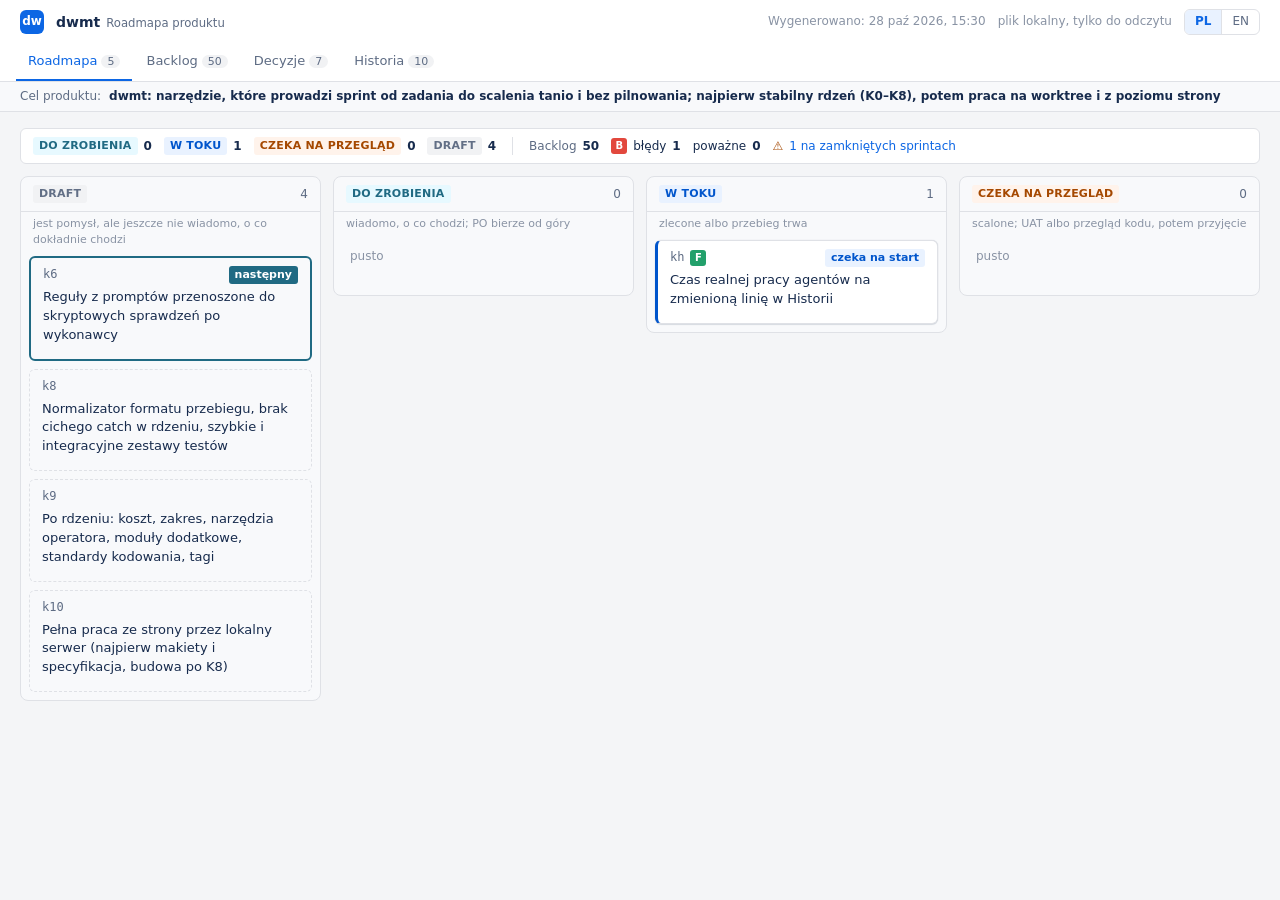
==== commit 905b3344: "product: page project name dwmt (working folder renamed)" ====
--- a/docs/product/roadmapa.html
+++ b/docs/product/roadmapa.html
@@ -4,7 +4,7 @@
 <meta charset="utf-8">
 <meta name="viewport" content="width=device-width, initial-scale=1">
 <meta name="color-scheme" content="light dark">
-<title>dwmt-public · dwmt</title>
+<title>dwmt · dwmt</title>
 <style>
 /* dwmt product view: light and dark tokens, frame, board, sprint card, backlog groups, history charts. */
 :root {
@@ -464,7 +464,7 @@
 <div class="overlay" id="overlay"></div>
 <div id="ttip" role="tooltip"></div>
 <noscript><p style="padding:16px">This page needs JavaScript (local file, no network).</p></noscript>
-<script type="application/json" id="dwmt-data">{"schema":"dwmt/view@1","project":"dwmt-public","generatedAt":"2026-10-28T15:02:51.183Z","language":"pl","live":{"enabled":true,"intervalSec":5,"src":"../../.dwmt/product/view/live.js"},"goal":{"text":"dwmt: narzędzie, które prowadzi sprint od zadania do scalenia tanio i bez pilnowania; najpierw stabilny rdzeń (K0–K8), potem praca na worktree i z poziomu strony","tr":"dwmt: narzędzie, które prowadzi sprint od zadania do scalenia tanio i bez pilnowania; najpierw stabilny rdzeń (K0–K8), potem praca na worktree i z poziomu strony"},"next":{"id":"k6","why":"topic: no to-do sprint with dependencies merged; agree what it is about (todo), then lead it to ready (§4.8)","also":[]},"sprints":[{"id":"kh","open":true,"pos":1,"state":"ordered","human":"inprogress","current":false,"goal":"Active agent time per changed line in History, cost spike push","after":["k7"],"afterOpen":[],"alias":null,"kind":"feature","ui":false,"mode":"single","est":"start:[4.4,15.2]","estRange":[4.4,15.2],"readyAt":"2026-10-26","run":null,"items":["B-66","B-41"],"touch":[],"hasFile":true,"forYou":{"title":"Czas realnej pracy agentów na zmienioną linię w Historii","why":"Pokazuje, ile faktycznej pracy kosztował sprint na linię i co go spowalnia (model, testy, kolejka), bez liczenia przerw, awarii i czekania na Ciebie.","changes":["w Historii minuty na zmienioną linię obok tokenów na linię, z medianą i trendem","podział czasu: praca modelu, testy, czekanie w kolejce","wcześniejsze sprinty policzone wstecz, jeśli zostały ich zapisy sesji","powiadomienie, gdy jedna sesja kosztuje ponad 3 razy więcej niż zwykle"],"notIncluded":["cena startowa z historii podobnych sprintów"],"check":["otwórz Historię: czy po czasie na linię widać, które sprinty spowalniały testy"]},"fallback":null,"mockups":[],"questions":0,"questionList":[],"decisions":[],"sections":[["Goal","Show in the History tab how much real agent work time a sprint took per changed line, split into model, tests and machine queue, so slow tests or long fix rounds show up; and push when one session costs far more than usual. Context: B-66 (its detail file), B-41."],["Acceptance","- AC-1 Active time of a run is computed from its session transcripts: intervals of model turns and of running tool calls count; waits for the user (questions, ask stops), gaps with no pending tool call above a cap (default 5 min, configurable) and time between sessions do not.\n- AC-2 Active time is split into model, tests (verify commands) and machine queue wait; the parts add up to the total.\n- AC-3 finish records active time and its split in the sprint result; the History tab shows minutes per changed line next to tokens per changed line, with the median and the trend, and the split per sprint; a sprint without the data shows \"no data\", never 0.\n- AC-4 Finished sprints whose transcripts still exist get the value backfilled by one command; the others stay \"no data\".\n- AC-5 A session costing more than 3x the rolling average of the run's sessions sends one push; the run never stops for it (B-41).\n- AC-6 The product-layer spec describes the measure and the cap; runs created before this change finish under their own rules."],["Out of scope","- Start price from the history of similar sprints (B-60).\n- Live time on the running sprint view."],["Decisions","- SD-1 Tests: only those related to the change, never the full `dwmt/test/*.test.mjs` suite during tasks."],["Open questions","- none"]],"needs":[],"analogs":[],"merged":null,"dropped":false,"files":null,"tokensM":null,"perFile":null,"lines":null,"perLineK":null,"uat":null,"halt":null,"goalTr":"Aktywny czas agenta na zmieniona linie w Historii, skok kosztu po wypchnięciu"},{"id":"k6","open":true,"pos":2,"state":"topic","human":"draft","current":true,"goal":"Rules from prompts into script checks after the executor","after":[],"afterOpen":[],"alias":"K6","kind":null,"ui":false,"mode":null,"est":null,"estRange":null,"readyAt":null,"run":null,"items":[],"touch":[],"hasFile":false,"forYou":null,"fallback":null,"mockups":[],"questions":0,"questionList":[],"decisions":[],"sections":[],"needs":[],"analogs":[],"merged":null,"dropped":false,"files":null,"tokensM":null,"perFile":null,"lines":null,"perLineK":null,"uat":null,"halt":null,"goalTr":"Reguły z promptów przenoszone do skryptowych sprawdzeń po wykonawcy"},{"id":"k8","open":true,"pos":3,"state":"topic","human":"draft","current":false,"goal":"Run format normaliser, no silent catch in core, fast and integration test suites","after":[],"afterOpen":[],"alias":"K8","kind":null,"ui":false,"mode":null,"est":null,"estRange":null,"readyAt":null,"run":null,"items":[],"touch":[],"hasFile":false,"forYou":null,"fallback":null,"mockups":[],"questions":0,"questionList":[],"decisions":[],"sections":[],"needs":[],"analogs":[],"merged":null,"dropped":false,"files":null,"tokensM":null,"perFile":null,"lines":null,"perLineK":null,"uat":null,"halt":null,"goalTr":"Normalizator formatu przebiegu, brak cichego catch w rdzeniu, szybkie i integracyjne zestawy testów"},{"id":"k9","open":true,"pos":4,"state":"topic","human":"draft","current":false,"goal":"After the core: cost, scope, operator tools, add-on modules, coding standards, tags","after":[],"afterOpen":[],"alias":"K9","kind":null,"ui":false,"mode":null,"est":null,"estRange":null,"readyAt":null,"run":null,"items":[],"touch":[],"hasFile":false,"forYou":null,"fallback":null,"mockups":[],"questions":0,"questionList":[],"decisions":[],"sections":[],"needs":[],"analogs":[],"merged":null,"dropped":false,"files":null,"tokensM":null,"perFile":null,"lines":null,"perLineK":null,"uat":null,"halt":null,"goalTr":"Po rdzeniu: koszt, zakres, narzędzia operatora, moduły dodatkowe, standardy kodowania, tagi"},{"id":"k10","open":true,"pos":5,"state":"topic","human":"draft","current":false,"goal":"Full work from the page via a local server (mockups and spec first, build after K8)","after":[],"afterOpen":[],"alias":"K10","kind":null,"ui":false,"mode":null,"est":null,"estRange":null,"readyAt":null,"run":null,"items":[],"touch":[],"hasFile":false,"forYou":null,"fallback":null,"mockups":[],"questions":0,"questionList":[],"decisions":[],"sections":[],"needs":[],"analogs":[],"merged":null,"dropped":false,"files":null,"tokensM":null,"perFile":null,"lines":null,"perLineK":null,"uat":null,"halt":null,"goalTr":"Pełna praca ze strony przez lokalny serwer (najpierw makiety i specyfikacja, budowa po K8)"},{"id":"kr1","open":false,"pos":null,"state":"closed","human":null,"current":false,"goal":"Review remarks from k1 and k2: missing tests and small fixes","after":[],"afterOpen":[],"alias":null,"kind":"bugfix","ui":false,"mode":"auto","est":null,"estRange":null,"readyAt":"2026-10-22","run":"2026-10-23-kr1","items":["B-1","B-2","B-3","B-4","B-5","B-9","B-11","B-12","B-13","B-14"],"touch":[],"hasFile":true,"forYou":null,"fallback":{"goal":"Fix ([minor] reuse of a rewritten cache entry is not asserted); ([minor] The binary skip is not exercised: the binary fixture is never a code file); ([minor] No test for filling `lines` into an existing `actual` of a sprint awaiting UAT); ([minor] The file-mode cost chart's plotted values are not asserted); ([minor] The switch click (remember the choice, redraw only the card) has no test); ([minor] guard did not run: the v28 full-sprint test is red before the split); ([minor] With the default page, `finish` and `uat record` write the page under the merge l…); ([minor] The batch filter and the batch input's left-out lines have no test that fa…); ([minor] Reviewer and lens choice no longer see unreported out-of-scope code files); ([minor] `reportedPaths` reads only a bare leading path, so other entry forms mark a repor…).","changes":["resolved: \"[minor] reuse of a rewritten cache entry is not asserted\" no longer holds (product item --detail).","resolved: \"[minor] The binary skip is not exercised: the binary fixture is never…\" no longer holds (product item --detail).","resolved: \"[minor] No test for filling `lines` into an existing `actual` of a sp…\" no longer holds (product item --detail).","resolved: \"[minor] The file-mode cost chart's plotted values are not asserted\" no longer holds (product item --detail).","resolved: \"[minor] The switch click (remember the choice, redraw only the card) …\" no longer holds (product item --detail).","resolved: \"[minor] guard did not run: the v28 full-sprint test is red before…\" no longer holds (product item --detail).","resolved: \"[minor] With the default page, `finish` and `uat record` write the pa…\" no longer holds (product item --detail).","resolved: \"[minor] The batch filter and the batch input's left-out lines …\" no longer holds (product item --detail).","resolved: \"[minor] Reviewer and lens choice no longer see unreported out-of-scop…\" no longer holds (product item --detail).","resolved: \"[minor] `reportedPaths` reads only a bare leading path, so other entr…\" no longer holds (product item --detail)."],"notIncluded":["Anything beyond the listed items."],"notes":[]},"mockups":[],"questions":0,"questionList":[],"decisions":[],"sections":[["Goal","Fix B-1 ([minor] R-4: reuse of a rewritten cache entry is not asserted); B-2 ([minor] The binary skip is not exercised: the binary fixture is never a code file); B-3 ([minor] No test for filling `lines` into an existing `actual` of a sprint awaiting UAT); B-4 ([minor] The file-mode cost chart's plotted values are not asserted); B-5 ([minor] The switch click (remember the choice, redraw only the card) has no test); B-9 ([minor] R-5 guard did not run: the v28 full-sprint test is red before the split); B-11 ([minor] With the default page, `finish` and `uat record` write the page under the merge l…); B-12 ([minor] The batch filter (D-11) and the batch input's left-out lines have no test that fa…); B-13 ([minor] Reviewer and lens choice no longer see unreported out-of-scope code files); B-14 ([minor] `reportedPaths` reads only a bare leading path, so other entry forms mark a repor…)."],["Acceptance","- AC-1 B-1 resolved: \"[minor] R-4: reuse of a rewritten cache entry is not asserted\" no longer holds (product item B-1 --detail).\n- AC-2 B-2 resolved: \"[minor] The binary skip is not exercised: the binary fixture is never…\" no longer holds (product item B-2 --detail).\n- AC-3 B-3 resolved: \"[minor] No test for filling `lines` into an existing `actual` of a sp…\" no longer holds (product item B-3 --detail).\n- AC-4 B-4 resolved: \"[minor] The file-mode cost chart's plotted values are not asserted\" no longer holds (product item B-4 --detail).\n- AC-5 B-5 resolved: \"[minor] The switch click (remember the choice, redraw only the card) …\" no longer holds (product item B-5 --detail).\n- AC-6 B-9 resolved: \"[minor] R-5 guard did not run: the v28 full-sprint test is red before…\" no longer holds (product item B-9 --detail).\n- AC-7 B-11 resolved: \"[minor] With the default page, `finish` and `uat record` write the pa…\" no longer holds (product item B-11 --detail).\n- AC-8 B-12 resolved: \"[minor] The batch filter (D-11) and the batch input's left-out lines …\" no longer holds (product item B-12 --detail).\n- AC-9 B-13 resolved: \"[minor] Reviewer and lens choice no longer see unreported out-of-scop…\" no longer holds (product item B-13 --detail).\n- AC-10 B-14 resolved: \"[minor] `reportedPaths` reads only a bare leading path, so other entr…\" no longer holds (product item B-14 --detail)."],["Out of scope","- Anything beyond the listed items."],["Decisions","- SD-1 Task verification takes at most ~5 min and runs only the tests related to the change (`--test-name-pattern` instead of whole heavy files) (user, 2026-10-22)."]],"merged":"2026-10-23","dropped":false,"files":11,"tokensM":4.29,"perFile":0.39,"lines":230,"perLineK":18.652,"uat":"n/a","goalTr":"Uwagi z przeglądu k1 i k2: brakujące testy i drobne poprawki"},{"id":"k1","open":false,"pos":null,"state":"closed","human":null,"current":false,"goal":"Cost per changed code line in the page history; decision-maker questions shown as text","after":[],"afterOpen":[],"alias":null,"kind":"feature","ui":false,"mode":"single","est":"start:[5,12]","estRange":[5,12],"readyAt":"2026-10-21","run":"2026-10-21-k1","items":[],"touch":[],"hasFile":true,"forYou":{"title":"Koszt na zmienioną linię kodu w historii","why":"W historii strony zobaczysz obok kosztu na plik także koszt na zmienioną linię, więc łatwiej porównasz sprinty z małymi i dużymi plikami. Karta sprintu pokaże treść pytań do Ciebie zamiast samej liczby.","changes":["kafelek i kolumny „na linię” w zakładce Historia, przełącznik plik/linia na wykresie","lista pytań do Ciebie w karcie sprintu"],"notIncluded":["skrypty analizy kosztów spoza wtyczki, cena startu"],"check":["otwórz stronę, zakładka Historia: koszt na linię przy sprintach scalonych w tym repo"]},"fallback":null,"mockups":[],"questions":0,"questionList":[],"decisions":[],"sections":[["Goal","The page history (`product view`, History tab) shows the cost per changed code line next to the cost per changed file, and the sprint card shows the text of the decision-maker's questions instead of only their number. Context: `roadmapa-dwmt.md` step K1, `docs/zgloszenie-2026-10-20/bugs.txt` point 9."],["Acceptance","- AC-1 `scripts/lib/price.mjs#changedCodeFiles` (or a sibling next to it) also gives changed lines = added + deleted from the same `git diff --numstat` of the squash commit, for the same code files that are counted today; binary files (`-`) skipped as today. `completedRuns` returns `lines`; `.dwmt/price-cache.json` entries without lines are recomputed.\n- AC-2 Lines are kept where files are kept today: `actual.lines` in the sprint file and a `lines` column in the archive index (`product-store.mjs`). Rows and sprint files without lines read as unknown, never as an error or zero. `product sync` fills lines for closed sprints whose squash commit is in the repo.\n- AC-3 History tab: a KPI tile \"cost per changed line\" (median of the range, in thousand tokens per line), table columns Lines and Per line, lines in the chart tooltips, a file/line switch on the cost chart; every new string in PL and EN; a sprint without lines shows \"—\".\n- AC-4 Sprint card, \"From you\" block: the list of the `[decision-maker]` open questions' text (from `userQuestions`, without `[architect]` lines), each as a bullet; a translation from the page's translation memory when it has one, else the original text.\n- AC-5 Tests: lines from numstat incl. a binary file; history with and without lines; an old archive row without the column; questions listed in the card data."],["Out of scope","- Cost analysis scripts outside the plugin; the start price and estimates stay per file.\n- Reading runs from the home tree instead of the first worktree (`mainTreeOf` in `completedRuns`): step K3."],["Decisions","- SD-1 A changed line = added + deleted lines in the code files already counted for \"changed files\" (user, 2026-10-21).\n- SD-2 On the page per line is in thousand tokens; per file stays in M tokens.\n- SD-3 Tests: run only the test files related to the change (e.g. `dwmt/test/view.test.mjs`, a `price` test); never the full suite `dwmt/test/*.test.mjs` (user, 2026-10-21: ~53 min, too expensive)."],["Open questions","- none"]],"merged":"2026-10-21","dropped":false,"files":11,"tokensM":3.9,"perFile":0.355,"lines":437,"perLineK":8.924,"uat":"positive","goalTr":"Koszt na zmieniony wiersz kodu w historii strony; pytania do decydenta pokazane jako tekst"},{"id":"k2","open":false,"pos":null,"state":"closed","human":null,"current":false,"goal":"Deferred findings: severity floor, owner; product commits out of task diffs","after":[],"afterOpen":[],"alias":null,"kind":"feature","ui":false,"mode":"single","est":"start:[8,15]","estRange":[8,15],"readyAt":"2026-10-21","run":"2026-10-21-k2","items":[],"touch":[],"hasFile":true,"forYou":{"title":"Odłożone uwagi z recenzji z właścicielem i bez cichych poważnych","why":"Dziś poważne uwagi recenzenta potrafią trafić do odłożonych jako drobne i wracają dopiero w odbiorze. Po zmianie poważne nie przejdą bez Twojej zgody, każda odłożona ma właściciela, a raport zaczyna się od ich liczby.","changes":["podłoga wagi dla utraty danych, złych wyników, fałszywych obietnic i bezpieczeństwa","poważna odłożona uwaga zatrzymuje scalenie do Twojej zgody","strona produktu domyślnie commitowana razem z produktem"],"notIncluded":["zmiany liczby rund recenzji"],"check":["w raporcie sprintu pierwsze linie mówią, ile uwag odłożono i które są poważne"]},"fallback":null,"mockups":[],"questions":0,"questionList":[],"decisions":[],"sections":[["Goal","Deferred review findings stop being a dump without an owner: serious ones cannot be deferred as minor, a deferred major does not merge silently, every deferred finding has an owner, and the report says up front how many there are. Product-layer commits stop leaking into task diffs, and the product page is published with the product by default. Context: `roadmapa-dwmt.md` step K2, `docs/zgloszenie-2026-10-20/ideas.md` §0.5 and §0.6."],["Acceptance","- AC-1 Severity floor: a finding about data loss or deletion, acting outside its target (paths, directories), a false promise of a contract or docs, silently wrong results, or security is at least `major`; the pragmatism pass cannot lower it without a counter-proof `file:line`. In the reviewer's lens prompts and, where the review header allows, checked by the script.\n- AC-2 A deferred `major` blocks `finish` until the user accepts it explicitly (the run stops with the list of those findings and one command or answer to accept them); `minor` as today.\n- AC-3 Every deferred finding has an owner. With the product layer: a backlog item of type `remark` pinned to the source sprint. Without it: an entry in the deferred file with owner and date fields. The final report's first lines: \"deferred N, of which M major\", with the major ones listed.\n- AC-4 The task diff (`diff.patch` and the review input) leaves out product-layer files and commits made by `product commit` during the run; files outside the task scope appear as names only.\n- AC-5 `product.view.publish` defaults to `\u003cproduct.dir>/roadmap.html` (the page is committed with the product); `null` turns it off; an explicit value in a config is kept.\n- AC-6 Tests for each criterion, in the test files of the changed modules."],["Out of scope","- The home tree of a run (step K3); review rounds and reviewer effort (step K9)."],["Decisions","- SD-1 Without the product layer the deferred list stays a file, with owner and date per entry; the product layer is not required (user, 2026-10-21).\n- SD-2 The page is committed with the product by default (user, 2026-10-21; the size warning in ideas.md §0.6 was weighed).\n- SD-3 Tests: run only the test files related to the change; never the full suite `dwmt/test/*.test.mjs` (user, 2026-10-21)."],["Open questions","- [architect] AC-4: compute the task diff from a base after product commits, or move product commits to `finish`: choose by the code."]],"merged":"2026-10-22","dropped":false,"files":27,"tokensM":11.08,"perFile":0.41,"lines":867,"perLineK":12.78,"uat":"positive","goalTr":"Odroczone ustalenia: próg wagi, właściciel; commity produktu poza diffami zadań"},{"id":"kt","open":false,"pos":null,"state":"closed","human":null,"current":false,"goal":"Faster tests: slowest files sped up, fast/slow split, fix rounds rerun only red files","after":[],"afterOpen":[],"alias":null,"kind":"maintenance","ui":false,"mode":"intermediate","est":"start:[2.6,4]","estRange":[2.6,4],"readyAt":"2026-10-22","run":"2026-10-22-kt","items":["B-8"],"touch":[],"hasFile":true,"forYou":{"title":"Szybsze testy: sprawdzenie zadania w minutach, nie w dziesiątkach minut","why":"Dziś najwolniejsze pliki testów zabierają większość czasu sprintu, a każda poprawka puszcza wszystko od nowa. Po tym sprincie zadanie sprawdza się w kilka minut, a sprinty kończą się szybciej i taniej.","changes":["najwolniejsze testy przyspieszone, z tabelą czasów przed i po","podział na szybkie testy (do ~5 minut) i wolne, puszczane osobno","poprawka po recenzji puszcza tylko testy, które były czerwone albo których dotyczy"],"notIncluded":["pełny podział wszystkich testów na moduły (późniejszy sprint)"],"check":["w raporcie sprintu tabela czasów: najwolniejsze pliki są wyraźnie szybsze","szybki zestaw testów kończy się w ~5 minut","żaden test nie zniknął ani nie został osłabiony"]},"fallback":null,"mockups":[],"questions":0,"questionList":[],"decisions":[],"sections":[["Goal","Sprint verification time down so a task verifies in minutes, not tens of minutes: the slowest test files run faster, the tests split into a fast and a slow set (a slice of step K8), and a fix or repair round no longer reruns the whole verify set (B-8). Context: user decisions 2026-10-22; measured times: `product.test` + `view.test` ~10 min, `d2`/`x7`/`d3` ~12 min, `s2`/`v28`/`v28b`/`r1009` ~20 min."],["Acceptance","- AC-1 Per-file test durations are measured before and after; the files named in Goal are faster, with the before/after table in the sprint report.\n- AC-2 The tests are split into a fast set and a slow set, each runnable with one named command; the fast set runs in at most ~5 min on the user's machine. `.claude/dwmt.json` `verify.full` runs the fast set.\n- AC-3 A fix or repair round reruns only the test files that were red or that the fix touches, not the task's whole verify set; the whole set still runs once before the task is accepted (B-8).\n- AC-4 No coverage lost: no test deleted or weakened to gain speed; every moved or restructured test keeps its assertions."],["Out of scope","- The full suite by modules (step K5); the run format normaliser and the rest of the fast/integration split (step K8)."],["Decisions","- SD-1 Task verification takes at most ~5 min and runs only the tests related to the change (`--test-name-pattern` instead of whole heavy files) (user, 2026-10-22).\n- SD-2 Never run the full suite `dwmt/test/*.test.mjs` (user, 2026-10-21)."],["Open questions","- [architect] How the fast/slow split is marked (file list, directory, tag) and how the slow set is still run regularly."]],"merged":"2026-10-22","dropped":false,"files":33,"tokensM":13.67,"perFile":0.414,"lines":1225,"perLineK":11.159,"uat":"positive","goalTr":"Szybsze testy: przyspieszone najwolniejsze pliki, podział na szybkie i wolne, poprawki ponownie uruchamiają tylko czerwone pliki"},{"id":"k3","open":false,"pos":null,"state":"closed","human":null,"current":false,"goal":"One home tree per run, Windows paths, guard only in sprint sessions, bugs 10/11/13","after":[],"afterOpen":[],"alias":null,"kind":"feature","ui":false,"mode":"single","est":"start:[10,25]","estRange":[10,25],"readyAt":"2026-10-22","run":"2026-10-22-k3-2","items":[],"touch":[],"hasFile":true,"forYou":{"title":"Praca w dodatkowym worktree bez ręcznych obejść, mniej problemów na Windows","why":"Dziś sprint w worktree innym niż pierwszy potrafi utknąć przy scaleniu albo przy odbiorze, a strażnik blokuje rm -rf i git push nawet w zwykłej sesji. Po zmianie dwmt zapamięta, w którym drzewie żyje sprint, a strażnik zadziała tylko w sesjach sprintu.","changes":["jedno drzewo domowe sprintu zamiast zgadywania","porównanie ścieżek odporne na krótkie nazwy Windows","strażnik tylko w sesjach sprintu","odbiór sprintu zamyka go w roadmapie"],"notIncluded":["kilka sprintów na jednym nazwanym worktree (krok K7)"],"check":["w zwykłej sesji git push nie jest blokowany"]},"fallback":null,"mockups":[],"questions":0,"questionList":[],"decisions":[],"sections":[["Goal","A run works the same when its target branch lives in a worktree other than the first one: one home tree recorded per run instead of guessing from `git worktree list`; Windows paths compared in one canonical form; the destructive-command guard active only in sprint sessions; bugs 10, 11 and the UAT close fixed. Context: `roadmapa-dwmt.md` step K3, `docs/zgloszenie-2026-10-20/bugs.txt` points 1, 4, 8, 10–14, `ideas.md` §3.1, §3.4, §3.6, and the patches F-1, F-3, F-4 in `docs/zgloszenie-2026-10-20/fixes.md` that this replaces."],["Acceptance","- AC-1 `init` records the run's home tree in `run.json`: the worktree with the target branch checked out, else the calling tree. Finish, UAT, product intake and view, `completedRuns` and the live view read it from the run; `homeTreeOf` (F-1) and `targetTree` (F-3) are replaced; `mainTreeOf` remains only as the fallback for runs without the field.\n- AC-2 The live writer (`live.mjs#ensureLive`, `live.js`, live settings) uses the home tree, so the live view works when the product is not in the first worktree.\n- AC-3 One path canonicalisation (native realpath, long names, forward slashes, case-insensitive comparison on win32) wherever tree paths are compared; the tests that fail with a short 8.3 `TEMP` (bugs.txt point 8) pass; a test forces a short `TEMP`.\n- AC-4 The result and plan header parser accepts Windows paths with backslashes inside double quotes (unknown escapes kept literally) (point 11).\n- AC-5 `hooks/guard-destructive.mjs` blocks only in sessions of a dwmt run (sessions started by the driver, `launch`, or listed in a run's session ids); elsewhere it passes. `guard.scope: run | repo | always`, default `run`; the message fits the context (point 4).\n- AC-6 `/dwmt:architect` starts the `expert` skill through the Skill tool instead of telling the agent to read `expert/SKILL.md`; the expert rule against project docs allows a working document on the user's explicit request outside `knowledge/` (point 10).\n- AC-7 `uat record` closes the sprint in the roadmap without a manual `product sync` (point 13).\n- AC-8 A regression test: a run in an extra worktree while the first worktree is on another branch goes `init → finish → uat` with no manual steps (points 1, 12, 13, 14)."],["Out of scope","- Named worktrees for several sprints and the worktree view (step K7); the run format normaliser (step K8)."],["Decisions","- SD-1 The guard is active only in sprint sessions by default (user, 2026-10-21).\n- SD-2 `uat record` closes the sprint in the roadmap itself (planning session 2026-10-21; bugs.txt point 13).\n- SD-3 Tests: only those related to the change, task verification at most ~5 min (`--test-name-pattern` instead of whole heavy files); never the full suite `dwmt/test/*.test.mjs` (user, 2026-10-21/22).\n- SD-4 If the architect finds this is two sprints, the second part is a separate sprint after this one."],["Open questions","- none"]],"merged":"2026-10-23","dropped":false,"files":40,"tokensM":10.8,"perFile":0.27,"lines":1401,"perLineK":7.709,"uat":"positive","goalTr":"Jedno główne drzewo na przebieg, ścieżki Windows, strażnik tylko w sesjach sprintu, błędy 10/11/13"},{"id":"kf1","open":false,"pos":null,"state":"closed","human":null,"current":false,"goal":"Roadmap state follows a sprint merge without a manual sync","after":[],"afterOpen":[],"alias":null,"kind":"bugfix","ui":false,"mode":"intermediate","est":"start:[2.6,4]","estRange":[2.6,4],"readyAt":"2026-10-22","run":"2026-10-23-kf1","items":["B-7"],"touch":[],"hasFile":true,"forYou":null,"fallback":{"goal":"Fix (Roadmap state not updated when a sprint merges; page shows a merged sprint as in progress).","changes":["no longer happens: repro steps no longer show \"Roadmap state not updated when a sprint merges; page shows a merged s…\"; expected behaviour holds (product item --detail)."],"notIncluded":["Anything beyond the listed bugs."],"notes":[]},"mockups":[],"questions":0,"questionList":[],"decisions":[],"sections":[["Goal","Fix B-7 (Roadmap state not updated when a sprint merges; page shows a merged sprint as in progress)."],["Acceptance","- AC-1 B-7 no longer happens: repro steps no longer show \"Roadmap state not updated when a sprint merges; page shows a merged s…\"; expected behaviour holds (product item B-7 --detail)."],["Out of scope","- Anything beyond the listed bugs."],["Decisions","- SD-1 Task verification takes at most ~5 min and runs only the tests related to the change (`--test-name-pattern` instead of whole heavy files) (user, 2026-10-22)."]],"merged":"2026-10-23","dropped":false,"files":3,"tokensM":1.71,"perFile":0.57,"lines":109,"perLineK":15.688,"uat":"positive","goalTr":"Stan roadmapy nadąża za scaleniem sprintu bez ręcznej synchronizacji"},{"id":"kf2","open":false,"pos":null,"state":"closed","human":null,"current":false,"goal":"Supervisor follows the current roadmap order, not the order-time deps","after":[],"afterOpen":[],"alias":null,"kind":"bugfix","ui":false,"mode":"auto","est":null,"estRange":null,"readyAt":"2026-10-22","run":"2026-10-23-kf2","items":["B-16"],"touch":[],"hasFile":true,"forYou":{"title":"Nadzorca pilnuje aktualnej kolejności sprintów z planu","why":"Dziś nadzorca zapamiętuje, co na co czeka, w chwili zlecenia. Gdy potem zmienisz kolejność w planie, sprint może ruszyć za wcześnie i trzeba to odkręcać ręcznie. Po poprawce zmiana kolejności w planie działa od razu.","changes":["nadzorca bierze kolejność i zależności z bieżącego planu, nie z chwili zlecenia"],"notIncluded":[],"check":["zleć dwa sprinty, zmień w planie ich kolejność i sprawdź, że rusza ten, który jest teraz pierwszy"]},"fallback":null,"mockups":[],"questions":0,"questionList":[],"decisions":[],"sections":[["Goal","Fix B-16 (Supervisor keeps order-time deps; a sprint reordered in the roadmap starts first)."],["Acceptance","- AC-1 B-16 no longer happens: repro steps no longer show \"Supervisor keeps order-time deps; a sprint reordered in the roadmap s…\"; expected behaviour holds (product item B-16 --detail)."],["Out of scope","- Anything beyond the listed bugs."]],"merged":"2026-10-23","dropped":false,"files":12,"tokensM":5.73,"perFile":0.478,"lines":624,"perLineK":9.183,"uat":"positive","goalTr":"Supervisor idzie wg bieżącej kolejności roadmapy, a nie zależności z chwili zlecenia"},{"id":"k4","open":false,"pos":null,"state":"closed","human":null,"current":false,"goal":"Lean task plan without code in prose, no copied text, driver on by default","after":[],"afterOpen":[],"alias":null,"kind":"feature","ui":false,"mode":"single","est":"start:[7.9,12.8]","estRange":[7.9,12.8],"readyAt":"2026-10-22","run":"2026-10-23-k4","items":[],"touch":[],"hasFile":true,"forYou":{"title":"Krótszy plan zadania, pilnowanie wykonawcy skryptem, agenci widoczni w Claude","why":"Architekt przestaje pisać kod opisany zdaniami, więc projekt jest tańszy i rzadziej rozjeżdża się z kodem. Skrypt łapie, gdy wykonawca zmieni coś spoza planu albo osłabi test. Pracujących agentów widać w liście agentów Claude, nie tylko na stronie.","changes":["plan zadania jako szkielet: pliki, nazwy, sygnatury, wzorce; zachowanie opisują przypadki testowe","limit rozmiaru planu sprawdzany przed startem wykonawcy","decyzje nie są kopiowane do kilku dokumentów","sprawdzenie po wykonawcy: pliki spoza planu, osłabione albo pominięte testy wracają do wykonawcy","sterownik domyślnie włączony w nowych projektach","agenci sprintu widoczni i do podejrzenia w liście agentów Claude"],"notIncluded":["tańszy model wykonawcy","zmiana poziomu myślenia architekta","porównawczy pomiar: efekt ocenimy na kolejnych sprintach"],"check":["plan zadania kolejnego sprintu jest wyraźnie krótszy i nie zawiera kodu opisanego zdaniami","w trakcie sprintu w liście agentów Claude widać, który agent nad czym pracuje"]},"fallback":null,"mockups":[],"questions":0,"questionList":[],"decisions":[],"sections":[["Goal","Task plans become a design skeleton instead of code written as prose, each fact lives in one document, a script catches executor drift, and the driver is the default with its agents visible in Claude Code."],["Acceptance","- AC-1 Task plan follows option B: each change entry is 1–2 lines (file, new element with name and signature, who calls whom, pattern to follow, what not to do); behaviour is given as test cases with values that are red before the change; a parameter appears only when it is a product decision or a contract between parts.\n- AC-2 The plan check rejects a task plan above a size limit and returns it to the architect with the reason.\n- AC-3 One source per entity: decisions, contracts and criteria are referenced by id, not copied into the task plan, the review input or the final report; the review input is self-contained and the reviewer gets no task plan path.\n- AC-4 After each executor step a script checks: files changed outside the task scope without a declared reason, removed or weakened assertions, added skip/only/disabled tests. A hit counts as red: back to the executor once with the reason; still there after that, it reaches the review as a major finding.\n- AC-5 The driver is on by default in new projects; the model session stays as the fallback; what blocks it as the default is settled at the start of the sprint.\n- AC-6 Agents the driver and the supervisor start are visible while they work in Claude Code's own agent list (claude agents) and can be attached to, not hidden headless processes; the user sees which agent works on which sprint step outside the HTML page."],["Out of scope","- A cheaper executor model (separate, later).\n- Architect effort change: stays xhigh.\n- The rest of k6 (verify picks tests from changed files, review lenses from the diff, criterion → files map).\n- A comparison run or benchmark: the effect is measured in practice on the next 2–3 sprints.\n- Page notifications (k7)."],["Decisions","- SD-1 Option B \"design skeleton\": the architect decides what and where, tests say how it behaves, the executor decides how to write it; rejected: A lean plan with review as the only drift guard, C architect writes the tests (user, 2026-10-22).\n- SD-2 Executor model unchanged in this sprint, so the practice measurement shows the effect of the plan shape alone (user, 2026-10-22).\n- SD-3 Architect stays on xhigh (user, 2026-10-22).\n- SD-4 The cheapest script checks of k6 (scope, weakened or removed assertions, skips) move into this sprint; a hit goes back to the executor (user, 2026-10-22).\n- SD-5 Agent visibility in Claude Code stays in this sprint even if it is the larger part (user, 2026-10-22)."],["Open questions","- [architect] The size limit of a task plan and how the plan check measures it (target from the notes: 8–10 KB).\n- [architect] How driver and supervisor sessions become visible and attachable in Claude Code's agent list (background sessions instead of headless runs), on Windows.\n- [architect] What blocks the driver as the default today."]],"merged":"2026-10-23","dropped":false,"files":31,"tokensM":17.29,"perFile":0.558,"lines":2349,"perLineK":7.361,"uat":"positive","goalTr":"Odchudzony plan zadań bez kodu w prozie, bez skopiowanego tekstu, sterownik domyślnie włączony"},{"id":"k5","open":false,"pos":null,"state":"closed","human":null,"current":false,"goal":"Run never stalls silently, plain report, UAT only human steps, suite by modules, PO fixes","after":[],"afterOpen":[],"alias":null,"kind":"feature","ui":false,"mode":"intermediate","est":"start:[4.4,15.8]","estRange":[4.4,15.8],"readyAt":"2026-10-24","run":"2026-10-24-k5","items":["B-54","B-55","B-56","B-57","B-58","B-59"],"touch":[],"hasFile":true,"forYou":{"title":"Mniej pilnowania: sprint nie staje po cichu, krótki raport, odbiór bez zbędnych kroków","why":"Usuwa to, co najbardziej przeszkadza w codziennej pracy z narzędziem: przebieg, który stoi godzinę bez śladu, zbędne rundy agenta przy braku środowiska, długie raporty, sprawdzanie powtarzające testy i testy niezwiązanych części na koniec sprintu.","changes":["padnięta sesja agenta jest zauważana, ponawiana raz, potem dostajesz powiadomienie","brak interpretera albo środowiska nie jest brany za czerwone testy","raport zaczyna się od najwyżej 10 zdań po polsku","sprint bez kroków dla człowieka odbiera się sam","pełne testy tylko dla zmienionych części; znany czerwony test ma 7 dni","polecenia planowania nie zapisują połowy zmian przy odmowie; sprint poprawek ma sensowną cenę"],"notIncluded":["cena z historii podobnych sprintów i powiadomienie o skoku kosztu","drobne uwagi z wcześniejszych przeglądów"],"check":["przeczytaj początek raportu tego sprintu: czy 10 zdań wystarcza, żeby wiedzieć, co się stało","zobacz, czy sprawdzanie prosi Cię tylko o rzeczy, których testy nie sprawdzą"]},"fallback":null,"mockups":[],"questions":0,"questionList":[],"decisions":[],"sections":[["Goal","Remove what hurts daily dwmt use most: a run that stalls unnoticed, wasted repair rounds on a missing environment, long reports and UAT steps that repeat tests, a full suite of unrelated modules at finish, and PO commands that half-write. Context: `roadmapa-dwmt.md` step K5 (report, UAT, suite by modules; the price from history is not in this sprint), `docs/zgloszenie-2026-10-20/ideas.md` §0.8, §0.9, and `bugs.txt` pts 17-20, 24 in the dwmt-master plugin copy (the items carry them)."],["Acceptance","- AC-1 A task session started in the background that writes no first step within a few minutes, or ends on an API/network error, is relaunched once; a second failure stops the run with a push. `product brief`, `watch` and `supervise status` show such a run as stalled (B-57). Check first which part still applies with the driver on by default.\n- AC-2 Reading run state does not change the run: no session added, no task marked started (B-58).\n- AC-3 A verify command whose program is not found (cmd 9009, missing executable) gives `result: env`, never red tests routed to the executor (B-59).\n- AC-4 The final report opens with at most 10 plain lines in the configured `language`: what changed for the product, what was not done and why, what was deferred, what the human has to do, cost against the price. Identifiers only below, always with a description. The header gives one status per criterion, no glued strings.\n- AC-5 UAT steps come only from risks and criteria that need a human (judgement, decision, screen); risks proved by `test`, `guard` or `investigate` make none. A sprint with no such steps records its UAT as passed at finish and closes in the roadmap; the summary says so; late defects stay possible.\n- AC-6 The full suite at finish runs the tests of the modules the sprint changed plus cross-module contract tests. A known red test has an expiry (default 7 days, configurable) and an owner backlog item created with it; after expiry it blocks `finish` again.\n- AC-7 A rejected `spec fix` (or any product command refused by a limit) writes nothing (B-54). `spec fix` writes a one-sentence goal and one criterion \"each listed item resolved\", not every title three times; sprints `done` do not count toward the roadmap byte budget (B-55).\n- AC-8 `start-check` prices a fix sprint from finished fix sprints (or per item), not from feature-sprint analogs (B-56)."],["Out of scope","- Start price from the history of similar sprints with forecast accuracy, cost spike push (later).\n- Review remarks from earlier sprints (a separate fix sprint), steps K6-K10."],["Decisions","- SD-1 No human UAT steps -> UAT closes itself (user, 2026-10-24).\n- SD-2 Start price stays per changed file; lines only in history (user, 2026-10-24).\n- SD-3 Known red expiry: 7 days (user, 2026-10-24).\n- SD-4 Tests: only those related to the change, never the full `dwmt/test/*.test.mjs` suite during tasks.\n- SD-5 If the architect finds this is two sprints, the second part is a separate sprint right after this one."],["Open questions","- none"]],"merged":"2026-10-26","dropped":false,"files":42,"tokensM":14.37,"perFile":0.342,"lines":1804,"perLineK":7.966,"uat":"positive","goalTr":"Przebieg nigdy nie zatrzymuje się po cichu, zwykły raport, UAT tylko kroki dla człowieka, pełna suita według modułów, poprawki PO"},{"id":"k7","open":false,"pos":null,"state":"closed","human":null,"current":false,"goal":"Sprints on a named worktree without merging; worktree view on the page (mockups first)","after":[],"afterOpen":[],"alias":null,"kind":"feature","ui":true,"mode":"single","est":"start:[4.4,15.2]","estRange":[4.4,15.2],"readyAt":"2026-10-26","run":"2026-10-26-k7","items":[],"touch":[],"hasFile":true,"forYou":{"title":"Sprinty na Twoich gałęziach do pull requestów, bez scalania do develop","why":"Pozwala zlecać sprinty na kilka Twoich gałęzi naraz; każda dostaje jeden commit na sprint, a wypychasz ją i robisz pull request sam.","changes":["mówisz właścicielowi produktu, które sprinty robić na której Twojej gałęzi","gałęzi, której jeszcze nie ma, dwmt zakłada od bieżącej (albo od podanej)","każdy sprint kończy się jednym commitem na Twojej gałęzi; nic nie trafia do develop","kilka gałęzi może pracować równocześnie, na jednej sprinty idą po kolei","na tablicy sprinty gałęzi mają znaczek, a filtr pokazuje jej stan i polecenie push"],"notIncluded":["przyciski na stronie (przypisanie, start, push): później"],"check":["na stronie wybierz kopię w filtrze: czy od razu widać, co jest gotowe do wypchnięcia"]},"fallback":null,"mockups":[{"path":".planning/sketches/006-miejsca-pracy/index.html","href":"../../.planning/sketches/006-miejsca-pracy/index.html"}],"questions":0,"questionList":[],"decisions":[{"id":"PD-6","title":"Workplaces shown as a badge on board cards with a workplace filter","titleTr":"Miejsca pracy pokazane jako plakietka na kartach tablicy, z filtrem miejsc pracy"}],"sections":[["Goal","Let the user run sprints onto several target branches of their own at once (e.g. feature branches that go to a pull request), many sprints per target branch, never merged into the main target such as develop; the user pushes and opens the pull request themselves; the product page shows each target branch and its sprints. Context: `roadmapa-dwmt.md` step K7 (scenario, model, git, end of work, page view, config scope), `bugs.txt` pts 2 and 3 in the dwmt-master plugin copy, sketch `.planning/sketches/006-miejsca-pracy` variant C (PD-6)."],["Acceptance","- AC-1 A workplace is a stored product record: a target branch named by the user, the worktree dwmt uses for it, the base it started from, assigned sprints, state. The PO creates it and assigns sprints to it in conversation; a sprint names its workplace in its sprint file header (`workTree: \u003cname>`); a sprint without it runs exactly as today. The branch belongs to the user: dwmt uses an existing branch as is; a branch that does not exist yet is created from the main tree's current branch, or from a base the user gives, without asking each time.\n- AC-2 A workplace sprint runs on a temporary run branch as today and at its end squashes into the workplace target branch, one commit per sprint, each sprint on the result of the previous one; nothing is ever merged into develop, `git.target` or the main tree's branch; sprints of one target branch run one after another, different target branches may run in parallel under the supervisor.\n- AC-3 The plan and review base of a workplace sprint is the workplace branch at the sprint start, so each review sees only that sprint's change, never the growing difference of the whole branch.\n- AC-4 Roadmap, product directory and product commits stay in the main tree; the workplace branch gets only code commits; the roadmap marks a workplace sprint done when it is committed on its branch.\n- AC-5 When all sprints of a workplace are done, dwmt shows \"ready to push: branch \u003ctarget branch>, N sprints\" with the push command; it never pushes and removes the worktree only on an explicit request.\n- AC-6 The product page shows workplaces as in sketch 006 variant C: a badge with the position on each workplace sprint card, a workplace switcher that filters the board and shows its git facts (branch, ahead/behind the base, pushed, uncommitted changes) and the push box; with no workplaces the page is exactly as today.\n- AC-7 A test on a temporary repo: 3 sprints assigned to the user's branch `abc` give 3 commits on `abc`, develop and `git.target` do not change, the roadmap in the main tree shows them done, each review sees only its own sprint's change, and the generated page shows `abc` with three sprints.\n- AC-8 Only the configuration this scenario needs is added; today's behaviour stays the default; the dwmt, product-layer and supervisor specs describe workplaces."],["Out of scope","- Page actions (assign, reorder, start/pause, push button): K10; the view only reserves their places.\n- Other modes from `bugs.txt` pt 2 (work without a run branch on the current branch, profiles in setup).\n- Numbering collisions with a roadmap kept on several branches (`bugs.txt` pt 6): K9.\n- Tags on sprints and items."],["Decisions","- SD-1 Page view: sketch 006 variant C (PD-6, user, 2026-10-26).\n- SD-2 Tests: only those related to the change, never the full `dwmt/test/*.test.mjs` suite during tasks.\n- SD-3 If the architect finds this is two sprints, the second part is a separate sprint right after this one (page view second).\n- SD-4 The user owns the target branches (they create and push them, dwmt never pushes); dwmt may create only temporary run branches and must squash each sprint into its target branch (user, 2026-10-26).\n- SD-5 Base of a new target branch: the main tree's current branch by default, another base when the user names one; no question each time (user, 2026-10-26).\n- SD-6 One squash commit per sprint on the target branch (user, 2026-10-26).\n- SD-7 Sketch rules accepted: a done but unpushed workplace sprint sits in \"Awaiting review\"; uncommitted changes in the workplace tree hold its next sprint; \"far behind\" from 20 commits, configurable (user, 2026-10-26)."],["Open questions","- none"],["Mockups","- Path: .planning/sketches/006-miejsca-pracy/index.html (README.md next to it).\n- Chosen variant: C, badge on the card plus workplace filter (PD-6).\n- Mockup-state: par (two workplaces in parallel), push (ready to push), attn (needs attention), none (no workplaces).\n- Notes from the choice: the K10 boxes (\"później (K10)\") are places only, not built; the sketch shows dwmt-made branch names, the build uses the user's own branch names (SD-4)."],["Journey","- Run sprints on my branch: in the PO conversation \"sprints X, Y on branch feature/platnosci\" → the PO records the workplace (existing branch as is; a missing one from the current branch or a named base) and assigns X, Y → order as today → on the board X and Y carry the badge \"platnosci · 1 z 2\", \"· 2 z 2\".\n- See what is ready to push: page → Roadmap tab → switcher under the tabs (Wszystkie / Główne drzewo / one entry per workplace with counts and ✓ / !) → pick the workplace → the board shows only its sprints, the facts strip (branch, ahead/behind its base, pushed, uncommitted) and, when all its sprints are done, the push box with the copyable command → the user pushes and opens the pull request outside dwmt.\n- Notice a problem: \"!\" on a switcher entry (far behind its base, uncommitted changes holding the next sprint, a sprint waiting for UAT) → pick it → the strip says what and what to do.\n- Entry points: board and sprint card kept (the card adds a workplace line); switcher and the \"Wszystkie\" facts strip added; nothing removed.\n- Not applicable: no workplaces → no switcher, no badges, page exactly as today; a sprint without a workplace has no badge in any view."]],"merged":"2026-10-27","dropped":false,"files":18,"tokensM":13.58,"perFile":0.754,"lines":2123,"perLineK":6.397,"uat":"positive","goalTr":"Sprinty na nazwanym worktree bez scalania; widok worktree na stronie (najpierw makiety)"}],"items":[{"id":"B-10","type":"remark","title":"[minor] `productConfig` writes the page default into the shared `PRODUCT_DEFAULTS.view` o…","titleTr":"[drobne] `productConfig` zapisuje domyślną stronę do wspólnego `PRODUCT_DEFAULTS.view` o…","note":null,"sev":null,"state":"open","tri":"touch","sprint":null,"anchors":["PRODUCT_DEFAULTS.view"],"at":"2026-10-22","est":null,"src":"review:2026-10-21-k2/T-3/F-3","alias":null,"closed":false,"stale":false},{"id":"B-15","type":"remark","title":"[minor] A continuing executor's `diff.patch` hides the interrupted session's unreported o…","titleTr":"[drobne] `diff.patch` kontynuującego wykonawcy ukrywa niezgłoszone pliki spoza zakresu przerwanej sesji…","note":null,"sev":null,"state":"open","tri":"touch","sprint":null,"anchors":["diff.patch"],"at":"2026-10-22","est":null,"src":"review:2026-10-21-k2/T-4/F-4","alias":null,"closed":false,"stale":false},{"id":"B-17","type":"feature","title":"Page signals when something waits for the user or has a problem","titleTr":"Strona sygnalizuje, gdy coś czeka na użytkownika lub ma problem","note":"Open roadmap page: tab title/favicon and the sprint card show waiting-for-user or problem; optional system notification. Only while the page is open.","sev":null,"state":"open","tri":"sprint","sprint":"k7","anchors":[],"at":"2026-10-22","est":null,"src":"user:2026-10-22","alias":null,"closed":false,"stale":true},{"id":"B-18","type":"remark","title":"[minor] A closing verify whose red is expected tells the orchestrator to run `review-inpu…","titleTr":"[minor] Końcowa weryfikacja, której czerwony wynik jest oczekiwany, każe orkiestratorowi uruchomić `review-inpu…","note":null,"sev":null,"state":"open","tri":"later","sprint":null,"anchors":[],"at":"2026-10-22","est":null,"src":"review:2026-10-22-kt/T-1/F-3","alias":null,"closed":false,"stale":false},{"id":"B-19","type":"remark","title":"[minor] Narrowing a compound command leaves the other runner with no file arguments","titleTr":"[minor] Zawężenie złożonego polecenia zostawia drugiego uruchamiacza bez argumentów plików","note":null,"sev":null,"state":"new","tri":"new","sprint":null,"anchors":[],"at":"2026-10-22","est":null,"src":"review:2026-10-22-kt/T-1/F-4","alias":null,"closed":false,"stale":false},{"id":"B-20","type":"idea","title":"In a dwmt session Claude routes the user to PO or architect by topic","titleTr":"W sesji dwmt Claude kieruje użytkownika do PO lub architekta według tematu","note":"User wish 2026-10-22: no need to type /dwmt:architect; Claude recognises whether the user talks to the PO or the architect, says which role answers, and the user can switch back. Needs the expert skill model-invocable (k3).","sev":null,"state":"open","tri":"later","sprint":null,"anchors":[],"at":"2026-10-22","est":null,"src":"user:2026-10-22","alias":null,"closed":false,"stale":false},{"id":"B-21","type":"remark","title":"[minor] AC-8 \"nothing is written under the first worktree's .dwmt\" is checked for three s…","titleTr":"[minor] AC-8 \"nic nie jest zapisywane w .dwmt pierwszego worktree\" jest sprawdzane dla trzech…","note":null,"sev":null,"state":"new","tri":"new","sprint":null,"anchors":[],"at":"2026-10-23","est":null,"src":"review:2026-10-22-k3-2/T-3/F-2","alias":null,"closed":false,"stale":false},{"id":"B-22","type":"remark","title":"[minor] `product sync` resolves the home once per roadmap line, with up to 6 git processe…","titleTr":"[minor] `product sync` ustala katalog domowy raz na każdą linię roadmapy, z użyciem do 6 procesów git…","note":null,"sev":null,"state":"new","tri":"new","sprint":null,"anchors":[],"at":"2026-10-23","est":null,"src":"review:2026-10-22-k3-2/T-3/F-4","alias":null,"closed":false,"stale":false},{"id":"B-23","type":"remark","title":"[minor] No test proves the hook reads nothing on a non-destructive command","titleTr":"[minor] Żaden test nie dowodzi, że hook nic nie czyta przy poleceniu niedestrukcyjnym","note":null,"sev":null,"state":"new","tri":"new","sprint":null,"anchors":[],"at":"2026-10-23","est":null,"src":"review:2026-10-22-k3-2/T-4/F-1","alias":null,"closed":false,"stale":false},{"id":"B-24","type":"remark","title":"[minor] The driver's call site for the marker is untested","titleTr":"[minor] Miejsce wywołania markera w driverze nie ma testu","note":null,"sev":null,"state":"new","tri":"new","sprint":null,"anchors":[],"at":"2026-10-23","est":null,"src":"review:2026-10-22-k3-2/T-4/F-2","alias":null,"closed":false,"stale":false},{"id":"B-25","type":"remark","title":"[minor] No guard fails if plain `intake \u003crun>` starts syncing","titleTr":"[drobne] Żaden test nie sprawdza, czy zwykłe uruchomienie `intake \u003crun>` nie zaczyna synchronizacji","note":null,"sev":null,"state":"new","tri":"new","sprint":null,"anchors":[],"at":"2026-10-23","est":null,"src":"review:2026-10-23-kf1/T-1/F-1","alias":null,"closed":false,"stale":false},{"id":"B-26","type":"remark","title":"[minor] The D-6 rerun hint is not asserted by any test","titleTr":"[drobne] Żaden test nie sprawdza podpowiedzi o ponownym uruchomieniu dla D-6","note":null,"sev":null,"state":"new","tri":"new","sprint":null,"anchors":[],"at":"2026-10-23","est":null,"src":"review:2026-10-23-kf1/T-1/F-2","alias":null,"closed":false,"stale":false},{"id":"B-27","type":"remark","title":"[minor] The new end-to-end test does not check the sprint header `actual`, which the goal…","titleTr":"[drobne] Nowy test end-to-end nie sprawdza nagłówka sprintu `actual`, o który chodzi w celu sprintu","note":null,"sev":null,"state":"new","tri":"new","sprint":null,"anchors":[],"at":"2026-10-23","est":null,"src":"review:2026-10-23-kf1/T-1/F-3","alias":null,"closed":false,"stale":false},{"id":"B-28","type":"remark","title":"[minor] No test exercises D-11","titleTr":"[minor] Brak testu dla D-11","note":null,"sev":null,"state":"new","tri":"new","sprint":null,"anchors":[],"at":"2026-10-23","est":null,"src":"review:2026-10-23-kf2/T-1/F-4","alias":null,"closed":false,"stale":false},{"id":"B-29","type":"remark","title":"[minor] Two D-8 branches have no test","titleTr":"[minor] Dwie gałęzie D-8 nie mają testu","note":null,"sev":null,"state":"new","tri":"new","sprint":null,"anchors":[],"at":"2026-10-23","est":null,"src":"review:2026-10-23-kf2/T-1/F-5","alias":null,"closed":false,"stale":false},{"id":"B-30","type":"remark","title":"[minor] The line that connects the dots in the file-mode chart is not checked","titleTr":"[minor] Linia łącząca punkty na wykresie trybu plików nie jest sprawdzana","note":null,"sev":null,"state":"new","tri":"new","sprint":null,"anchors":[],"at":"2026-10-23","est":null,"src":"review:2026-10-23-kr1/T-2/F-1","alias":null,"closed":false,"stale":false},{"id":"B-31","type":"remark","title":"[minor] The fixture cannot tell the median from the mean, the costliest sprint from the l…","titleTr":"[minor] Fixture nie odróżnia mediany od średniej ani najdroższego sprintu od l…","note":null,"sev":null,"state":"new","tri":"new","sprint":null,"anchors":[],"at":"2026-10-23","est":null,"src":"review:2026-10-23-kr1/T-2/F-2","alias":null,"closed":false,"stale":false},{"id":"B-32","type":"remark","title":"[minor] The click test cannot see a chart drawn into a `#ch2` that the card rewrite then …","titleTr":"[minor] Test kliknięcia nie widzi wykresu narysowanego w `#ch2`, który potem przebudowuje karta…","note":null,"sev":null,"state":"new","tri":"new","sprint":null,"anchors":[],"at":"2026-10-23","est":null,"src":"review:2026-10-23-kr1/T-2/F-3","alias":null,"closed":false,"stale":false},{"id":"B-33","type":"remark","title":"[minor] Root-level files without an extension, reported by name, lose their content compa…","titleTr":"[minor] Pliki w katalogu głównym bez rozszerzenia, zgłaszane po nazwie, tracą zawartość przy porówn…","note":null,"sev":null,"state":"new","tri":"new","sprint":null,"anchors":[],"at":"2026-10-23","est":null,"src":"review:2026-10-23-kr1/T-3/F-2","alias":null,"closed":false,"stale":false},{"id":"B-34","type":"remark","title":"[minor] No test proves that `diffFilter` passes the tree root, so absolute reported paths…","titleTr":"[minor] Żaden test nie dowodzi, że `diffFilter` przekazuje korzeń drzewa, więc bezwzględne zgłoszone ścieżki…","note":null,"sev":null,"state":"new","tri":"new","sprint":null,"anchors":[],"at":"2026-10-23","est":null,"src":"review:2026-10-23-kr1/T-3/F-3","alias":null,"closed":false,"stale":false},{"id":"B-35","type":"remark","title":"[minor] A test comment still says finish and uat record \"refresh once, below\"","titleTr":"[minor] Komentarz w teście nadal mówi, że finish i uat zapisują „odśwież raz, poniżej”","note":null,"sev":null,"state":"new","tri":"new","sprint":null,"anchors":[],"at":"2026-10-23","est":null,"src":"review:2026-10-23-kr1/T-4/F-2","alias":null,"closed":false,"stale":false},{"id":"B-36","type":"feature","title":"Driver: persisted retry budgets per failure kind","titleTr":"Driver: zapisywane budżety ponowień dla każdego rodzaju błędu","note":"Separate retry budgets per failure kind (no tool call, tool unavailable, before execution, verification, git commit), stored with the run state so they survive restarts. dwmt today: turn limit per role, one repair at finish.","sev":null,"state":"open","tri":"sprint","sprint":"k9","anchors":[],"at":"2026-10-23","est":null,"src":"user:2026-10-23","alias":null,"closed":false,"stale":false},{"id":"B-37","type":"feature","title":"Driver: stuck and oscillation detection that survives restarts","titleTr":"Driver: wykrywanie zawieszeń i oscylacji, które przetrwa restart","note":"A ledger of block signatures trips after 2 repeats with identical input; it also catches A-B-A oscillation and steps that did no work. Stop with a plain reason instead of looping or waiting overnight.","sev":null,"state":"open","tri":"sprint","sprint":"k9","anchors":[],"at":"2026-10-23","est":null,"src":"user:2026-10-23","alias":null,"closed":false,"stale":false},{"id":"B-38","type":"feature","title":"Session supervision: soft, idle and hard timeouts with heartbeat crash detection","titleTr":"Nadzór nad sesją: miękkie, bezczynne i twarde limity czasu oraz wykrywanie awarii przez heartbeat","note":"Soft 20 min, idle 10 min and hard 30 min timeouts per step; a worker heartbeat with a TTL plus a PID check detects a dead session and resumes it. dwmt pain: night stops of 4-6 h, waits nobody saw.","sev":null,"state":"open","tri":"sprint","sprint":"k9","anchors":[],"at":"2026-10-23","est":null,"src":"user:2026-10-23","alias":null,"closed":false,"stale":false},{"id":"B-39","type":"feature","title":"Measure and trim tool schemas per role","titleTr":"Pomiar i odchudzanie schematów narzędzi dla każdej roli","note":"Tool schemas are a large fixed part of every session context. dwmt already sets tools per agent and launch.lean; measure schema tokens per role in the header and trim what a role never uses.","sev":null,"state":"open","tri":"sprint","sprint":"k9","anchors":[],"at":"2026-10-23","est":null,"src":"user:2026-10-23","alias":null,"closed":false,"stale":false},{"id":"B-40","type":"feature","title":"Prompt context telemetry: what each session got inline, as excerpt or on demand","titleTr":"Telemetria kontekstu promptu: co każda sesja dostała w całości, jako fragment lub na żądanie","note":"Every piece put into a prompt is tagged inline/excerpt/on-demand with its size, so prompt growth and re-reads are visible per role in the cost report.","sev":null,"state":"open","tri":"sprint","sprint":"k9","anchors":[],"at":"2026-10-23","est":null,"src":"user:2026-10-23","alias":null,"closed":false,"stale":false},{"id":"B-41","type":"feature","title":"Cost spike push: one session over 3x the rolling average","titleTr":"Powiadomienie o skoku kosztów: jedna sesja powyżej 3-krotności średniej kroczącej","note":"A session costing more than 3x the rolling average of the run sessions is flagged. dwmt: push only, never stop (user decision of 2026-10-09 on price alerts), next to the existing over-price push.","sev":null,"state":"planned","tri":"sprint","sprint":"kh","anchors":[],"at":"2026-10-23","est":null,"src":"user:2026-10-23","alias":null,"closed":false,"stale":false},{"id":"B-42","type":"feature","title":"Script checks across tasks: imports, contract signatures, single-command evidence","titleTr":"Sprawdzenia skryptowe między zadaniami: importy, sygnatury kontraktów, dowód z jednego polecenia","note":"After each task the host checks that imports resolve, signatures shared between tasks match and patterns stay consistent; every evidence row must be a single command that exited 0, never chained. Fits rules-into-script-checks.","sev":null,"state":"open","tri":"sprint","sprint":"k6","anchors":[],"at":"2026-10-23","est":null,"src":"user:2026-10-23","alias":null,"closed":false,"stale":false},{"id":"B-43","type":"remark","title":"An acceptance entry written as AC-n: \u003ctext> slips past both the 2.11 autofix and the 2.11…","titleTr":"Wpis kryterium akceptacji zapisany jako AC-n: \u003ctekst> przechodzi mimo autopoprawki 2.11 i 2.11…","note":null,"sev":"minor","state":"new","tri":"new","sprint":null,"anchors":[],"at":"2026-10-23","est":null,"src":"review:2026-10-23-k4/T-1/F-1","alias":null,"closed":false,"stale":false},{"id":"B-44","type":"remark","title":"The architect prompt's [new] example has no test first:, but the check requires one on ev…","titleTr":"Przykład [new] w prompcie architekta nie ma test first:, a kontrola wymaga go w każdym…","note":null,"sev":"minor","state":"new","tri":"new","sprint":null,"anchors":[],"at":"2026-10-23","est":null,"src":"review:2026-10-23-k4/T-1/F-2","alias":null,"closed":false,"stale":false},{"id":"B-45","type":"remark","title":"Test helpers and fixtures are not test files, so their [change] entries need a test first…","titleTr":"Pomocnicze funkcje testowe i fixtury nie są plikami testów, więc ich wpisy [change] potrzebują test first…","note":null,"sev":"minor","state":"open","tri":"touch","sprint":null,"anchors":["verify.testF"],"at":"2026-10-23","est":null,"src":"review:2026-10-23-k4/T-1/F-3","alias":null,"closed":false,"stale":false},{"id":"B-46","type":"remark","title":"The task commit message drops the (part: …) note of an old-shape criterion entry, also in…","titleTr":"Komunikat commita zadania gubi notatkę (part: …) ze starego wpisu kryterium, także w…","note":"minor. It touches only the task commit line of 2.10 runs still in progress (`finish` squashes with the plan header, `finish.mjs:270-271`, so the target branch never sees it). Gating `taskMessage` on `oneSource`, or using the anchored `PART` test, is cheap whenever someone next touches the file.","sev":"minor","state":"open","tri":"touch","sprint":null,"anchors":["finish.mjs"],"at":"2026-10-23","est":null,"src":"review:2026-10-23-k4/T-2/F-2","alias":null,"closed":false,"stale":false},{"id":"B-47","type":"remark","title":"No test pins the D-15 gate for a 2.11 run without a sprint plan","titleTr":"Żaden test nie pilnuje bramki D-15 dla przebiegu 2.11 bez planu sprintu","note":"minor, a missing guard test for a correct one-line gate. It fits `k4-render.test.mjs` next to the R-2 controls when F-1 is fixed, if the fixer has room.","sev":"minor","state":"open","tri":"touch","sprint":null,"anchors":["k4-render.test"],"at":"2026-10-23","est":null,"src":"review:2026-10-23-k4/T-2/F-3","alias":null,"closed":false,"stale":false},{"id":"B-48","type":"remark","title":"Bare batch S-n ids collide with T-k/S-n items in the batch recheck fallback","titleTr":"Gołe identyfikatory partii S-n kolidują z pozycjami T-k/S-n w awaryjnym ponownym sprawdzeniu partii","note":"a narrow id collision in reviewer input; the item's original section is still shown first.","sev":"minor","state":"open","tri":"touch","sprint":null,"anchors":["T-k/S-n"],"at":"2026-10-23","est":null,"src":"review:2026-10-23-k4/T-3/F-5","alias":null,"closed":false,"stale":false},{"id":"B-49","type":"remark","title":"The supervisor's real prepare passing notice on is not covered by any test","titleTr":"Prawdziwe powiadomienie supervisora o przejściu prepare nie jest objęte żadnym testem","note":"today's behaviour is correct and the gap is one pass-through line; a test needs a real `init` subprocess under the supervisor, which costs more than it would prove.","sev":"minor","state":"new","tri":"new","sprint":null,"anchors":[],"at":"2026-10-23","est":null,"src":"review:2026-10-23-k4/T-4/F-2","alias":null,"closed":false,"stale":false},{"id":"B-50","type":"remark","title":"Polling cost per background agent","titleTr":"Koszt odpytywania na każdego agenta działającego w tle","note":"load, not a failure; worth tuning (less frequent `claude agents`, incremental transcript read) after real sprints.","sev":"minor","state":"open","tri":"later","sprint":null,"anchors":[],"at":"2026-10-23","est":null,"src":"review:2026-10-23-k4/T-5/F-4","alias":null,"closed":false,"stale":false},{"id":"B-51","type":"remark","title":"costUsdTotal is 0 in the default mode but still documented as the run's USD cost","titleTr":"costUsdTotal wynosi 0 w trybie domyślnym, ale nadal jest opisany jako koszt przebiegu w USD","note":"no consumer reads the field; documentation follow-up.","sev":"minor","state":"new","tri":"new","sprint":null,"anchors":[],"at":"2026-10-23","est":null,"src":"review:2026-10-23-k4/T-5/F-6","alias":null,"closed":false,"stale":false},{"id":"B-52","type":"remark","title":"The spec's driver switch bullet still says agents run as claude -p with --session-id","titleTr":"Punkt o przełączniku trybu driver w specyfikacji nadal mówi, że agenty działają jako claude -p z --session-id","note":"documentation wording.","sev":"minor","state":"new","tri":"new","sprint":null,"anchors":[],"at":"2026-10-23","est":null,"src":"review:2026-10-23-k4/T-5/F-7","alias":null,"closed":false,"stale":false},{"id":"B-53","type":"remark","title":"The probe verified --bg --agent only for an inline --agents definition, not for an agent …","titleTr":"Sonda potwierdziła --bg --agent tylko dla definicji --agents inline, nie dla agenta …","note":"can ride on the F-1 probe run (add a file agent there); the R-7 UAT exercises real file agents.","sev":"minor","state":"new","tri":"new","sprint":null,"anchors":[],"at":"2026-10-23","est":null,"src":"review:2026-10-23-k4/T-5/F-8","alias":null,"closed":false,"stale":false},{"id":"B-60","type":"feature","title":"Start price from the history of similar sprints with forecast accuracy","titleTr":"Cena startu z historii podobnych sprintów z dokładnością prognozy","note":"roadmapa-dwmt.md K5 / ideas.md 0.9: price gate shown as a range from similar finished sprints (mode, tasks, files) and the accuracy of past forecasts, so 'continue' has a basis. Moved out of k5 on 2026-10-24.","sev":null,"state":"new","tri":"new","sprint":null,"anchors":[],"at":"2026-10-24","est":null,"src":"user:2026-10-24","alias":null,"closed":false,"stale":false},{"id":"B-61","type":"bug","title":"A verify command with --timeout-min 60 ran 38 h; nothing reported the hang","titleTr":"Polecenie verify z --timeout-min 60 działało 38 h; nic tego nie zgłosiło","note":"Run 2026-10-24-k5 batch closing verify: test/run.mjs with 14 heavy files and --timeout-min 60 ran 137452943 ms, exit -1 (10-24 18:39 to 10-26 07:58); no hang push, then routed to executor repair. Expected: killed at the timeout, hang reported. Major.","sev":null,"state":"new","tri":"new","sprint":null,"anchors":[],"at":"2026-10-26","est":null,"src":"user:2026-10-26","alias":null,"closed":false,"stale":false},{"id":"B-62","type":"remark","title":"No test covers the supervisor skipping its toast for a stop that was already notified (D-…","titleTr":"Żaden test nie sprawdza, czy nadzorca pomija powiadomienie dla zatrzymania, które już zostało zgłoszone (D-…","note":"a missing test for a small branch whose code reads right.","sev":"minor","state":"new","tri":"new","sprint":null,"anchors":[],"at":"2026-10-26","est":null,"src":"review:2026-10-24-k5/T-1/F-5","alias":null,"closed":false,"stale":false},{"id":"B-63","type":"remark","title":"D-12 was widened to exit 1 with cmd's \"not recognized\" first line, and the executor did n…","titleTr":"D-12 rozszerzono tak, by kończyło się kodem 1 przy pierwszym wierszu „not recognized” z cmd, a wykonawca tego nie obsłużył","note":"documented in the spec and the code, and needed on Windows; only the outside-plan report line is missing.","sev":"minor","state":"new","tri":"new","sprint":null,"anchors":[],"at":"2026-10-26","est":null,"src":"review:2026-10-24-k5/T-1/F-6","alias":null,"closed":false,"stale":false},{"id":"B-64","type":"remark","title":"A healthy session is ended as no-start while claude agents --json keeps failing","titleTr":"Zdrowa sesja jest kończona jako no-start, a claude agents --json dalej zwraca błąd","note":"it needs a broken `claude agents` for 5 minutes; cheap to guard later (no verdict while `rows` is null).","sev":"minor","state":"new","tri":"new","sprint":null,"anchors":[],"at":"2026-10-26","est":null,"src":"review:2026-10-24-k5/T-1/F-7","alias":null,"closed":false,"stale":false},{"id":"B-65","type":"remark","title":"The all-or-nothing order of 7 product commands has no refusal test","titleTr":"Kolejność „wszystko albo nic” dla 7 poleceń produktu nie ma testu odmowy","note":"the order is right by reading; the tests can come with the next product-layer change.","sev":"minor","state":"new","tri":"new","sprint":null,"anchors":[],"at":"2026-10-26","est":null,"src":"review:2026-10-24-k5/T-1/F-8","alias":null,"closed":false,"stale":false},{"id":"B-66","type":"idea","title":"History tab: active agent time per changed line, split into model, tests and queue","titleTr":"Zakładka Historia: czas aktywnej pracy agentów na zmienioną linię kodu, podzielony na model, testy i kolejkę","note":"Only real agent work counts (no waits for the user, crashes, hangs); shows when tests or fix rounds slow sprints down. User idea 2026-10-26; rough price 3-6 M.","sev":null,"state":"planned","tri":"sprint","sprint":"kh","anchors":["dwmt/scripts/lib/live.mjs","dwmt/scripts/lib/product-view.mjs","dwmt/templates/view/view.js"],"at":"2026-10-26","est":null,"src":"user:2026-10-26","alias":null,"closed":false,"stale":false},{"id":"B-67","type":"remark","title":"The uat state and the order of finished sprints are not tested","titleTr":null,"note":"minor; the `uat` path gets its real test with the T-2 finish line.","sev":"minor","state":"new","tri":"new","sprint":null,"anchors":[],"at":"2026-10-27","est":null,"src":"review:2026-10-26-k7/T-1/F-6","alias":null,"closed":false,"stale":false},{"id":"B-68","type":"remark","title":"The brief and the workplace commands pass the calling tree, not the home tree","titleTr":null,"note":"minor; the PO runs in the home tree.","sev":"minor","state":"new","tri":"new","sprint":null,"anchors":[],"at":"2026-10-27","est":null,"src":"review:2026-10-26-k7/T-1/F-7","alias":null,"closed":false,"stale":false},{"id":"B-69","type":"remark","title":"The supervisor spec does not describe the \"gotowe do wypchnięcia\" tail of the done notifi…","titleTr":null,"note":"one sentence in §4.8; cheap to add with the F-1/F-2 round or later.","sev":"minor","state":"new","tri":"new","sprint":null,"anchors":["F-1/F-2"],"at":"2026-10-27","est":null,"src":"review:2026-10-26-k7/T-3/F-4","alias":null,"closed":false,"stale":false},{"id":"B-70","type":"remark","title":"The \"wypchnięty, review zespołu\" variant of the D-10 note is never exercised","titleTr":null,"note":"minor test gap on a single ternary; the F-1 test can cover the pushed text at no extra cost.","sev":"minor","state":"new","tri":"new","sprint":null,"anchors":[],"at":"2026-10-27","est":null,"src":"review:2026-10-26-k7/T-4/F-2","alias":null,"closed":false,"stale":false},{"id":"B-6","type":"bug","title":"Roadmap state not updated when a sprint merges; page shows a merged sprint as in progress","titleTr":null,"note":"After finish (squash + intake) roadmap line stays 'ordered' and the page shows it 'W toku' until a PO command runs sync. Expected: done at finish. Urgency: before the next unattended night. HEAD 401db04.","sev":"major","state":"dropped","tri":"never","sprint":null,"anchors":[],"at":"2026-10-21","est":null,"src":"user:2026-10-21","alias":null,"closed":true,"stale":false},{"id":"B-8","type":"remark","title":"Each fix/repair round reruns the whole verify set; slow test files dominate sprint time","titleTr":null,"note":"Night 2026-10-21: k2 T-1 ran its 3 verify groups (~25-30 min) after implement, fix and an env-only repair. product+view tests ~10 min, d2/x7/d3 ~12 min, finish e2eChanged 12 files 40+ min. After an env-only repair rerun only the failed file.","sev":"major","state":"done","tri":"sprint","sprint":"kt","anchors":[],"at":"2026-10-22","est":null,"src":"user:2026-10-22","alias":null,"closed":true,"stale":false},{"id":"B-7","type":"bug","title":"Roadmap state not updated when a sprint merges; page shows a merged sprint as in progress","titleTr":null,"note":"After finish (squash + intake) roadmap line stays 'ordered' and the page shows it 'W toku' until a PO command runs sync. Expected: done at finish. Urgency: before the next unattended night. HEAD 401db04.","sev":"major","state":"done","tri":"sprint","sprint":"kf1","anchors":[],"at":"2026-10-21","est":null,"src":"user:2026-10-21","alias":null,"closed":true,"stale":false},{"id":"B-16","type":"bug","title":"Supervisor keeps order-time deps; a sprint reordered in the roadmap starts first","titleTr":null,"note":"Expected: roadmap after (k3 after kt) wins. Actual: k3 kept after=[k1,k2], kt got after k3 from --sequential; k3 architect started. No command to reorder or drop an order item.","sev":null,"state":"done","tri":"sprint","sprint":"kf2","anchors":[],"at":"2026-10-22","est":null,"src":"user:2026-10-22","alias":null,"closed":true,"stale":false},{"id":"B-1","type":"remark","title":"[minor] R-4: reuse of a rewritten cache entry is not asserted","titleTr":null,"note":null,"sev":null,"state":"done","tri":"sprint","sprint":"kr1","anchors":[],"at":"2026-10-21","est":null,"src":"review:2026-10-21-k1/T-1/F-1","alias":null,"closed":true,"stale":false},{"id":"B-2","type":"remark","title":"[minor] The binary skip is not exercised: the binary fixture is never a code file","titleTr":null,"note":null,"sev":null,"state":"done","tri":"sprint","sprint":"kr1","anchors":[],"at":"2026-10-21","est":null,"src":"review:2026-10-21-k1/T-1/F-2","alias":null,"closed":true,"stale":false},{"id":"B-3","type":"remark","title":"[minor] No test for filling `lines` into an existing `actual` of a sprint awaiting UAT","titleTr":null,"note":null,"sev":null,"state":"done","tri":"sprint","sprint":"kr1","anchors":[],"at":"2026-10-21","est":null,"src":"review:2026-10-21-k1/T-1/F-3","alias":null,"closed":true,"stale":false},{"id":"B-4","type":"remark","title":"[minor] The file-mode cost chart's plotted values are not asserted","titleTr":null,"note":null,"sev":null,"state":"done","tri":"sprint","sprint":"kr1","anchors":[],"at":"2026-10-21","est":null,"src":"review:2026-10-21-k1/T-2/F-1","alias":null,"closed":true,"stale":false},{"id":"B-5","type":"remark","title":"[minor] The switch click (remember the choice, redraw only the card) has no test","titleTr":null,"note":null,"sev":null,"state":"done","tri":"sprint","sprint":"kr1","anchors":[],"at":"2026-10-21","est":null,"src":"review:2026-10-21-k1/T-2/F-2","alias":null,"closed":true,"stale":false},{"id":"B-9","type":"remark","title":"[minor] R-5 guard did not run: the v28 full-sprint test is red before the split","titleTr":null,"note":null,"sev":null,"state":"done","tri":"sprint","sprint":"kr1","anchors":[],"at":"2026-10-22","est":null,"src":"review:2026-10-21-k2/T-1/F-1","alias":null,"closed":true,"stale":false},{"id":"B-11","type":"remark","title":"[minor] With the default page, `finish` and `uat record` write the page under the merge l…","titleTr":null,"note":null,"sev":null,"state":"done","tri":"sprint","sprint":"kr1","anchors":[],"at":"2026-10-22","est":null,"src":"review:2026-10-21-k2/T-3/F-4","alias":null,"closed":true,"stale":false},{"id":"B-12","type":"remark","title":"[minor] The batch filter (D-11) and the batch input's left-out lines have no test that fa…","titleTr":null,"note":null,"sev":null,"state":"done","tri":"sprint","sprint":"kr1","anchors":[],"at":"2026-10-22","est":null,"src":"review:2026-10-21-k2/T-4/F-1","alias":null,"closed":true,"stale":false},{"id":"B-13","type":"remark","title":"[minor] Reviewer and lens choice no longer see unreported out-of-scope code files","titleTr":null,"note":null,"sev":null,"state":"done","tri":"sprint","sprint":"kr1","anchors":[],"at":"2026-10-22","est":null,"src":"review:2026-10-21-k2/T-4/F-2","alias":null,"closed":true,"stale":false},{"id":"B-14","type":"remark","title":"[minor] `reportedPaths` reads only a bare leading path, so other entry forms mark a repor…","titleTr":null,"note":null,"sev":null,"state":"done","tri":"sprint","sprint":"kr1","anchors":[],"at":"2026-10-22","est":null,"src":"review:2026-10-21-k2/T-4/F-3","alias":null,"closed":true,"stale":false},{"id":"B-54","type":"bug","title":"Rejected spec fix still assigns its items to the sprint","titleTr":null,"note":"bugs.txt pt 17, seen again 2026-10-24: spec fix refused (sprint file over 6144 B) but items got sprint:\u003cid>; next spec fix refused 'already in sprint'. assign() writes backlog before the size checks. Expected: a rejected command writes nothing. Minor.","sev":null,"state":"done","tri":"sprint","sprint":"k5","anchors":[],"at":"2026-10-24","est":null,"src":"user:2026-10-24","alias":null,"closed":true,"stale":false},{"id":"B-55","type":"bug","title":"spec fix bloats the sprint file; roadmap byte budget counts done sprints","titleTr":null,"note":"bugs.txt pt 18: each item title repeated 3x (~250 B/item), so 20+ remarks need two fix sprints; roadmap.md 2048 B counts done sprints waiting for UAT. Proposal: Goal one sentence, one AC 'each item resolved'; done sprints outside the budget. Minor.","sev":null,"state":"done","tri":"sprint","sprint":"k5","anchors":[],"at":"2026-10-24","est":null,"src":"user:2026-10-24","alias":null,"closed":true,"stale":false},{"id":"B-56","type":"bug","title":"start-check prices a fix sprint from feature-sprint analogs","titleTr":null,"note":"bugs.txt pt 19: 13 small remarks priced 76-207 M from an n=1 analog of 293 files; here two remark sprints both got a generic 4-16 M. Proposal: own analog class for bugfix sprints or price per item from fix-sprint history. Minor.","sev":null,"state":"done","tri":"sprint","sprint":"k5","anchors":[],"at":"2026-10-24","est":null,"src":"user:2026-10-24","alias":null,"closed":true,"stale":false},{"id":"B-57","type":"bug","title":"Dead background task session leaves the run stalled unnoticed","titleTr":null,"note":"bugs.txt pt 20: launched session hit ENOTFOUND, stopped; nothing noticed it for ~1 h (brief: ordered, watch: working from the PO session). Proposal: check first step after launch, relaunch once, then push; brief/watch show stalled. Check what applies with the driver on. Major.","sev":null,"state":"done","tri":"sprint","sprint":"k5","anchors":[],"at":"2026-10-24","est":null,"src":"user:2026-10-24","alias":null,"closed":true,"stale":false},{"id":"B-58","type":"bug","title":"Reading run state with state changes the run","titleTr":null,"note":"bugs.txt pt 20: state called only to read added the PO session to the task sessions and set the task started. Expected: a read-only way (state without side effects or state --peek). Minor.","sev":null,"state":"done","tri":"sprint","sprint":"k5","anchors":[],"at":"2026-10-24","est":null,"src":"user:2026-10-24","alias":null,"closed":true,"stale":false},{"id":"B-59","type":"bug","title":"verify treats a missing interpreter as red tests and sends it to repair","titleTr":null,"note":"bugs.txt pt 24: new worktree without the local virtual environment, verify calls an interpreter from it, result fail + repair true. Expected: 'program not found' (cmd 9009, missing executable) gives result env, no executor repair. Setup commands for new worktrees exist (supervisor.worktreeSetup). Minor.","sev":null,"state":"done","tri":"sprint","sprint":"k5","anchors":[],"at":"2026-10-24","est":null,"src":"user:2026-10-24","alias":null,"closed":true,"stale":false}],"decisions":[{"id":"PD-1","title":"Major deferred findings: fix batch first","titleTr":"Ważne odroczone ustalenia: najpierw poprawka","areas":["review"],"at":"2026-10-22","by":"po","decision":"Major deferred review findings go to the fix batch first; the run asks the user only about those the batch did not close.","why":null,"rejected":null,"against":null},{"id":"PD-2","title":"No owner for deferred findings without the product layer","titleTr":"Brak właściciela dla odroczonych ustaleń bez warstwy produktowej","areas":["review"],"at":"2026-10-22","by":"po","decision":"Without the product layer, deferred findings have no owner field; they are simply deferred remarks in the roadmap.","why":null,"rejected":null,"against":null},{"id":"PD-3","title":"UAT closes itself without human steps","titleTr":"UAT zamyka się sam, bez kroków wykonywanych przez człowieka","areas":["uat"],"at":"2026-10-24","by":"po","decision":"A sprint whose UAT has no step needing a human (judgement, decision, screen) records UAT as passed at finish; late defects stay possible","why":"UAT queue grew with steps that only repeat tests","rejected":null,"against":null},{"id":"PD-4","title":"Start price stays per changed file","titleTr":"Cena startu nadal liczona za każdy zmieniony plik","areas":["price"],"at":"2026-10-24","by":"po","decision":"The start price is computed per changed code file; changed lines are shown only in history","why":"the file count is known before start, the line count is not","rejected":null,"against":null},{"id":"PD-5","title":"Known red expires after 7 days","titleTr":"Znany czerwony wynik wygasa po 7 dniach","areas":["verify"],"at":"2026-10-24","by":"po","decision":"An accepted red test gets a 7-day expiry and an owner backlog item; after expiry it blocks finish again","why":"sprints run daily; longer lets red settle in","rejected":null,"against":null},{"id":"PD-6","title":"Workplaces shown as a badge on board cards with a workplace filter","titleTr":"Miejsca pracy pokazane jako plakietka na kartach tablicy, z filtrem miejsc pracy","areas":["view"],"at":"2026-10-26","by":"po","decision":"K7 page view follows sketch 006 variant C: each workplace sprint card carries a coloured badge with its position (e.g. platnosci · 2 z 3); a switcher under the tabs filters the board to one workplace and shows its git facts (branch, ahead/behind, pushed, uncommitted) and the push box; with \"all\" a compact strip shows one row of facts per workplace","why":"smallest change to today's page; the board stays the only screen","rejected":"A own \"Miejsca pracy\" tab (recommended by the PO session), B workplace swimlanes on the board","against":"the session recommended A with C's badge"},{"id":"PD-7","title":"Stacked target branches; a dependency is met when its sprint is done on its branch","titleTr":"Ułożone gałęzie docelowe; zależność jest spełniona, gdy jej sprint jest zakończony na jej gałęzi","areas":["git"],"at":"2026-10-26","by":"po","decision":"A target branch may be created from another target branch (stacked pull requests). A sprint depending on a sprint of another target branch waits by default until that sprint is done (committed on its target branch); the external review or merge into develop never holds it; the user may order it to start earlier and the driver and supervisor do not block that","why":"sequential sprints going as separate pull requests must not wait for the team's review of the first one","rejected":"PO refuses cross-branch dependencies; dependency only warns on the page","against":"the architect recommended refusing such assignments"}],"history":[{"id":"k1","merged":"2026-10-21","files":11,"tokensM":3.9,"perFile":0.355,"lines":437,"perLineK":8.924,"estRange":[5,12],"fit":"below","kind":"feature","uat":"positive"},{"id":"k2","merged":"2026-10-22","files":27,"tokensM":11.08,"perFile":0.41,"lines":867,"perLineK":12.78,"estRange":[8,15],"fit":"in","kind":"feature","uat":"positive"},{"id":"kt","merged":"2026-10-22","files":33,"tokensM":13.67,"perFile":0.414,"lines":1225,"perLineK":11.159,"estRange":[2.6,4],"fit":"above","kind":"maintenance","uat":"positive"},{"id":"k3","merged":"2026-10-23","files":40,"tokensM":10.8,"perFile":0.27,"lines":1401,"perLineK":7.709,"estRange":[10,25],"fit":"in","kind":"feature","uat":"positive"},{"id":"k4","merged":"2026-10-23","files":31,"tokensM":17.29,"perFile":0.558,"lines":2349,"perLineK":7.361,"estRange":[7.9,12.8],"fit":"above","kind":"feature","uat":"positive"},{"id":"kf1","merged":"2026-10-23","files":3,"tokensM":1.71,"perFile":0.57,"lines":109,"perLineK":15.688,"estRange":[2.6,4],"fit":"below","kind":"bugfix","uat":"positive"},{"id":"kf2","merged":"2026-10-23","files":12,"tokensM":5.73,"perFile":0.478,"lines":624,"perLineK":9.183,"estRange":null,"fit":null,"kind":"bugfix","uat":"positive"},{"id":"kr1","merged":"2026-10-23","files":11,"tokensM":4.29,"perFile":0.39,"lines":230,"perLineK":18.652,"estRange":null,"fit":null,"kind":"bugfix","uat":"n/a"},{"id":"k5","merged":"2026-10-26","files":42,"tokensM":14.37,"perFile":0.342,"lines":1804,"perLineK":7.966,"estRange":[4.4,15.8],"fit":"in","kind":"feature","uat":"positive"},{"id":"k7","merged":"2026-10-27","files":18,"tokensM":13.58,"perFile":0.754,"lines":2123,"perLineK":6.397,"estRange":[4.4,15.2],"fit":"in","kind":"feature","uat":"positive"}],"stale":{"k7":["B-17"]},"warnings":["1 open item(s) assigned to closed sprint k7: B-17"],"forYouMissing":[],"untranslated":4}</script>
+<script type="application/json" id="dwmt-data">{"schema":"dwmt/view@1","project":"dwmt","generatedAt":"2026-10-28T15:30:26.097Z","language":"pl","live":{"enabled":true,"intervalSec":5,"src":"../../.dwmt/product/view/live.js"},"goal":{"text":"dwmt: narzędzie, które prowadzi sprint od zadania do scalenia tanio i bez pilnowania; najpierw stabilny rdzeń (K0–K8), potem praca na worktree i z poziomu strony","tr":"dwmt: narzędzie, które prowadzi sprint od zadania do scalenia tanio i bez pilnowania; najpierw stabilny rdzeń (K0–K8), potem praca na worktree i z poziomu strony"},"next":{"id":"k6","why":"topic: no to-do sprint with dependencies merged; agree what it is about (todo), then lead it to ready (§4.8)","also":[]},"sprints":[{"id":"kh","open":true,"pos":1,"state":"ordered","human":"inprogress","current":false,"goal":"Active agent time per changed line in History, cost spike push","after":["k7"],"afterOpen":[],"alias":null,"kind":"feature","ui":false,"mode":"single","est":"start:[4.4,15.2]","estRange":[4.4,15.2],"readyAt":"2026-10-26","run":null,"items":["B-66","B-41"],"touch":[],"hasFile":true,"forYou":{"title":"Czas realnej pracy agentów na zmienioną linię w Historii","why":"Pokazuje, ile faktycznej pracy kosztował sprint na linię i co go spowalnia (model, testy, kolejka), bez liczenia przerw, awarii i czekania na Ciebie.","changes":["w Historii minuty na zmienioną linię obok tokenów na linię, z medianą i trendem","podział czasu: praca modelu, testy, czekanie w kolejce","wcześniejsze sprinty policzone wstecz, jeśli zostały ich zapisy sesji","powiadomienie, gdy jedna sesja kosztuje ponad 3 razy więcej niż zwykle"],"notIncluded":["cena startowa z historii podobnych sprintów"],"check":["otwórz Historię: czy po czasie na linię widać, które sprinty spowalniały testy"]},"fallback":null,"mockups":[],"questions":0,"questionList":[],"decisions":[],"sections":[["Goal","Show in the History tab how much real agent work time a sprint took per changed line, split into model, tests and machine queue, so slow tests or long fix rounds show up; and push when one session costs far more than usual. Context: B-66 (its detail file), B-41."],["Acceptance","- AC-1 Active time of a run is computed from its session transcripts: intervals of model turns and of running tool calls count; waits for the user (questions, ask stops), gaps with no pending tool call above a cap (default 5 min, configurable) and time between sessions do not.\n- AC-2 Active time is split into model, tests (verify commands) and machine queue wait; the parts add up to the total.\n- AC-3 finish records active time and its split in the sprint result; the History tab shows minutes per changed line next to tokens per changed line, with the median and the trend, and the split per sprint; a sprint without the data shows \"no data\", never 0.\n- AC-4 Finished sprints whose transcripts still exist get the value backfilled by one command; the others stay \"no data\".\n- AC-5 A session costing more than 3x the rolling average of the run's sessions sends one push; the run never stops for it (B-41).\n- AC-6 The product-layer spec describes the measure and the cap; runs created before this change finish under their own rules."],["Out of scope","- Start price from the history of similar sprints (B-60).\n- Live time on the running sprint view."],["Decisions","- SD-1 Tests: only those related to the change, never the full `dwmt/test/*.test.mjs` suite during tasks."],["Open questions","- none"]],"needs":[],"analogs":[],"merged":null,"dropped":false,"files":null,"tokensM":null,"perFile":null,"lines":null,"perLineK":null,"uat":null,"halt":null,"goalTr":"Aktywny czas agenta na zmieniona linie w Historii, skok kosztu po wypchnięciu"},{"id":"k6","open":true,"pos":2,"state":"topic","human":"draft","current":true,"goal":"Rules from prompts into script checks after the executor","after":[],"afterOpen":[],"alias":"K6","kind":null,"ui":false,"mode":null,"est":null,"estRange":null,"readyAt":null,"run":null,"items":[],"touch":[],"hasFile":false,"forYou":null,"fallback":null,"mockups":[],"questions":0,"questionList":[],"decisions":[],"sections":[],"needs":[],"analogs":[],"merged":null,"dropped":false,"files":null,"tokensM":null,"perFile":null,"lines":null,"perLineK":null,"uat":null,"halt":null,"goalTr":"Reguły z promptów przenoszone do skryptowych sprawdzeń po wykonawcy"},{"id":"k8","open":true,"pos":3,"state":"topic","human":"draft","current":false,"goal":"Run format normaliser, no silent catch in core, fast and integration test suites","after":[],"afterOpen":[],"alias":"K8","kind":null,"ui":false,"mode":null,"est":null,"estRange":null,"readyAt":null,"run":null,"items":[],"touch":[],"hasFile":false,"forYou":null,"fallback":null,"mockups":[],"questions":0,"questionList":[],"decisions":[],"sections":[],"needs":[],"analogs":[],"merged":null,"dropped":false,"files":null,"tokensM":null,"perFile":null,"lines":null,"perLineK":null,"uat":null,"halt":null,"goalTr":"Normalizator formatu przebiegu, brak cichego catch w rdzeniu, szybkie i integracyjne zestawy testów"},{"id":"k9","open":true,"pos":4,"state":"topic","human":"draft","current":false,"goal":"After the core: cost, scope, operator tools, add-on modules, coding standards, tags","after":[],"afterOpen":[],"alias":"K9","kind":null,"ui":false,"mode":null,"est":null,"estRange":null,"readyAt":null,"run":null,"items":[],"touch":[],"hasFile":false,"forYou":null,"fallback":null,"mockups":[],"questions":0,"questionList":[],"decisions":[],"sections":[],"needs":[],"analogs":[],"merged":null,"dropped":false,"files":null,"tokensM":null,"perFile":null,"lines":null,"perLineK":null,"uat":null,"halt":null,"goalTr":"Po rdzeniu: koszt, zakres, narzędzia operatora, moduły dodatkowe, standardy kodowania, tagi"},{"id":"k10","open":true,"pos":5,"state":"topic","human":"draft","current":false,"goal":"Full work from the page via a local server (mockups and spec first, build after K8)","after":[],"afterOpen":[],"alias":"K10","kind":null,"ui":false,"mode":null,"est":null,"estRange":null,"readyAt":null,"run":null,"items":[],"touch":[],"hasFile":false,"forYou":null,"fallback":null,"mockups":[],"questions":0,"questionList":[],"decisions":[],"sections":[],"needs":[],"analogs":[],"merged":null,"dropped":false,"files":null,"tokensM":null,"perFile":null,"lines":null,"perLineK":null,"uat":null,"halt":null,"goalTr":"Pełna praca ze strony przez lokalny serwer (najpierw makiety i specyfikacja, budowa po K8)"},{"id":"kr1","open":false,"pos":null,"state":"closed","human":null,"current":false,"goal":"Review remarks from k1 and k2: missing tests and small fixes","after":[],"afterOpen":[],"alias":null,"kind":"bugfix","ui":false,"mode":"auto","est":null,"estRange":null,"readyAt":"2026-10-22","run":"2026-10-23-kr1","items":["B-1","B-2","B-3","B-4","B-5","B-9","B-11","B-12","B-13","B-14"],"touch":[],"hasFile":true,"forYou":null,"fallback":{"goal":"Fix ([minor] reuse of a rewritten cache entry is not asserted); ([minor] The binary skip is not exercised: the binary fixture is never a code file); ([minor] No test for filling `lines` into an existing `actual` of a sprint awaiting UAT); ([minor] The file-mode cost chart's plotted values are not asserted); ([minor] The switch click (remember the choice, redraw only the card) has no test); ([minor] guard did not run: the v28 full-sprint test is red before the split); ([minor] With the default page, `finish` and `uat record` write the page under the merge l…); ([minor] The batch filter and the batch input's left-out lines have no test that fa…); ([minor] Reviewer and lens choice no longer see unreported out-of-scope code files); ([minor] `reportedPaths` reads only a bare leading path, so other entry forms mark a repor…).","changes":["resolved: \"[minor] reuse of a rewritten cache entry is not asserted\" no longer holds (product item --detail).","resolved: \"[minor] The binary skip is not exercised: the binary fixture is never…\" no longer holds (product item --detail).","resolved: \"[minor] No test for filling `lines` into an existing `actual` of a sp…\" no longer holds (product item --detail).","resolved: \"[minor] The file-mode cost chart's plotted values are not asserted\" no longer holds (product item --detail).","resolved: \"[minor] The switch click (remember the choice, redraw only the card) …\" no longer holds (product item --detail).","resolved: \"[minor] guard did not run: the v28 full-sprint test is red before…\" no longer holds (product item --detail).","resolved: \"[minor] With the default page, `finish` and `uat record` write the pa…\" no longer holds (product item --detail).","resolved: \"[minor] The batch filter and the batch input's left-out lines …\" no longer holds (product item --detail).","resolved: \"[minor] Reviewer and lens choice no longer see unreported out-of-scop…\" no longer holds (product item --detail).","resolved: \"[minor] `reportedPaths` reads only a bare leading path, so other entr…\" no longer holds (product item --detail)."],"notIncluded":["Anything beyond the listed items."],"notes":[]},"mockups":[],"questions":0,"questionList":[],"decisions":[],"sections":[["Goal","Fix B-1 ([minor] R-4: reuse of a rewritten cache entry is not asserted); B-2 ([minor] The binary skip is not exercised: the binary fixture is never a code file); B-3 ([minor] No test for filling `lines` into an existing `actual` of a sprint awaiting UAT); B-4 ([minor] The file-mode cost chart's plotted values are not asserted); B-5 ([minor] The switch click (remember the choice, redraw only the card) has no test); B-9 ([minor] R-5 guard did not run: the v28 full-sprint test is red before the split); B-11 ([minor] With the default page, `finish` and `uat record` write the page under the merge l…); B-12 ([minor] The batch filter (D-11) and the batch input's left-out lines have no test that fa…); B-13 ([minor] Reviewer and lens choice no longer see unreported out-of-scope code files); B-14 ([minor] `reportedPaths` reads only a bare leading path, so other entry forms mark a repor…)."],["Acceptance","- AC-1 B-1 resolved: \"[minor] R-4: reuse of a rewritten cache entry is not asserted\" no longer holds (product item B-1 --detail).\n- AC-2 B-2 resolved: \"[minor] The binary skip is not exercised: the binary fixture is never…\" no longer holds (product item B-2 --detail).\n- AC-3 B-3 resolved: \"[minor] No test for filling `lines` into an existing `actual` of a sp…\" no longer holds (product item B-3 --detail).\n- AC-4 B-4 resolved: \"[minor] The file-mode cost chart's plotted values are not asserted\" no longer holds (product item B-4 --detail).\n- AC-5 B-5 resolved: \"[minor] The switch click (remember the choice, redraw only the card) …\" no longer holds (product item B-5 --detail).\n- AC-6 B-9 resolved: \"[minor] R-5 guard did not run: the v28 full-sprint test is red before…\" no longer holds (product item B-9 --detail).\n- AC-7 B-11 resolved: \"[minor] With the default page, `finish` and `uat record` write the pa…\" no longer holds (product item B-11 --detail).\n- AC-8 B-12 resolved: \"[minor] The batch filter (D-11) and the batch input's left-out lines …\" no longer holds (product item B-12 --detail).\n- AC-9 B-13 resolved: \"[minor] Reviewer and lens choice no longer see unreported out-of-scop…\" no longer holds (product item B-13 --detail).\n- AC-10 B-14 resolved: \"[minor] `reportedPaths` reads only a bare leading path, so other entr…\" no longer holds (product item B-14 --detail)."],["Out of scope","- Anything beyond the listed items."],["Decisions","- SD-1 Task verification takes at most ~5 min and runs only the tests related to the change (`--test-name-pattern` instead of whole heavy files) (user, 2026-10-22)."]],"merged":"2026-10-23","dropped":false,"files":11,"tokensM":4.29,"perFile":0.39,"lines":230,"perLineK":18.652,"uat":"n/a","goalTr":"Uwagi z przeglądu k1 i k2: brakujące testy i drobne poprawki"},{"id":"k1","open":false,"pos":null,"state":"closed","human":null,"current":false,"goal":"Cost per changed code line in the page history; decision-maker questions shown as text","after":[],"afterOpen":[],"alias":null,"kind":"feature","ui":false,"mode":"single","est":"start:[5,12]","estRange":[5,12],"readyAt":"2026-10-21","run":"2026-10-21-k1","items":[],"touch":[],"hasFile":true,"forYou":{"title":"Koszt na zmienioną linię kodu w historii","why":"W historii strony zobaczysz obok kosztu na plik także koszt na zmienioną linię, więc łatwiej porównasz sprinty z małymi i dużymi plikami. Karta sprintu pokaże treść pytań do Ciebie zamiast samej liczby.","changes":["kafelek i kolumny „na linię” w zakładce Historia, przełącznik plik/linia na wykresie","lista pytań do Ciebie w karcie sprintu"],"notIncluded":["skrypty analizy kosztów spoza wtyczki, cena startu"],"check":["otwórz stronę, zakładka Historia: koszt na linię przy sprintach scalonych w tym repo"]},"fallback":null,"mockups":[],"questions":0,"questionList":[],"decisions":[],"sections":[["Goal","The page history (`product view`, History tab) shows the cost per changed code line next to the cost per changed file, and the sprint card shows the text of the decision-maker's questions instead of only their number. Context: `roadmapa-dwmt.md` step K1, `docs/zgloszenie-2026-10-20/bugs.txt` point 9."],["Acceptance","- AC-1 `scripts/lib/price.mjs#changedCodeFiles` (or a sibling next to it) also gives changed lines = added + deleted from the same `git diff --numstat` of the squash commit, for the same code files that are counted today; binary files (`-`) skipped as today. `completedRuns` returns `lines`; `.dwmt/price-cache.json` entries without lines are recomputed.\n- AC-2 Lines are kept where files are kept today: `actual.lines` in the sprint file and a `lines` column in the archive index (`product-store.mjs`). Rows and sprint files without lines read as unknown, never as an error or zero. `product sync` fills lines for closed sprints whose squash commit is in the repo.\n- AC-3 History tab: a KPI tile \"cost per changed line\" (median of the range, in thousand tokens per line), table columns Lines and Per line, lines in the chart tooltips, a file/line switch on the cost chart; every new string in PL and EN; a sprint without lines shows \"—\".\n- AC-4 Sprint card, \"From you\" block: the list of the `[decision-maker]` open questions' text (from `userQuestions`, without `[architect]` lines), each as a bullet; a translation from the page's translation memory when it has one, else the original text.\n- AC-5 Tests: lines from numstat incl. a binary file; history with and without lines; an old archive row without the column; questions listed in the card data."],["Out of scope","- Cost analysis scripts outside the plugin; the start price and estimates stay per file.\n- Reading runs from the home tree instead of the first worktree (`mainTreeOf` in `completedRuns`): step K3."],["Decisions","- SD-1 A changed line = added + deleted lines in the code files already counted for \"changed files\" (user, 2026-10-21).\n- SD-2 On the page per line is in thousand tokens; per file stays in M tokens.\n- SD-3 Tests: run only the test files related to the change (e.g. `dwmt/test/view.test.mjs`, a `price` test); never the full suite `dwmt/test/*.test.mjs` (user, 2026-10-21: ~53 min, too expensive)."],["Open questions","- none"]],"merged":"2026-10-21","dropped":false,"files":11,"tokensM":3.9,"perFile":0.355,"lines":437,"perLineK":8.924,"uat":"positive","goalTr":"Koszt na zmieniony wiersz kodu w historii strony; pytania do decydenta pokazane jako tekst"},{"id":"k2","open":false,"pos":null,"state":"closed","human":null,"current":false,"goal":"Deferred findings: severity floor, owner; product commits out of task diffs","after":[],"afterOpen":[],"alias":null,"kind":"feature","ui":false,"mode":"single","est":"start:[8,15]","estRange":[8,15],"readyAt":"2026-10-21","run":"2026-10-21-k2","items":[],"touch":[],"hasFile":true,"forYou":{"title":"Odłożone uwagi z recenzji z właścicielem i bez cichych poważnych","why":"Dziś poważne uwagi recenzenta potrafią trafić do odłożonych jako drobne i wracają dopiero w odbiorze. Po zmianie poważne nie przejdą bez Twojej zgody, każda odłożona ma właściciela, a raport zaczyna się od ich liczby.","changes":["podłoga wagi dla utraty danych, złych wyników, fałszywych obietnic i bezpieczeństwa","poważna odłożona uwaga zatrzymuje scalenie do Twojej zgody","strona produktu domyślnie commitowana razem z produktem"],"notIncluded":["zmiany liczby rund recenzji"],"check":["w raporcie sprintu pierwsze linie mówią, ile uwag odłożono i które są poważne"]},"fallback":null,"mockups":[],"questions":0,"questionList":[],"decisions":[],"sections":[["Goal","Deferred review findings stop being a dump without an owner: serious ones cannot be deferred as minor, a deferred major does not merge silently, every deferred finding has an owner, and the report says up front how many there are. Product-layer commits stop leaking into task diffs, and the product page is published with the product by default. Context: `roadmapa-dwmt.md` step K2, `docs/zgloszenie-2026-10-20/ideas.md` §0.5 and §0.6."],["Acceptance","- AC-1 Severity floor: a finding about data loss or deletion, acting outside its target (paths, directories), a false promise of a contract or docs, silently wrong results, or security is at least `major`; the pragmatism pass cannot lower it without a counter-proof `file:line`. In the reviewer's lens prompts and, where the review header allows, checked by the script.\n- AC-2 A deferred `major` blocks `finish` until the user accepts it explicitly (the run stops with the list of those findings and one command or answer to accept them); `minor` as today.\n- AC-3 Every deferred finding has an owner. With the product layer: a backlog item of type `remark` pinned to the source sprint. Without it: an entry in the deferred file with owner and date fields. The final report's first lines: \"deferred N, of which M major\", with the major ones listed.\n- AC-4 The task diff (`diff.patch` and the review input) leaves out product-layer files and commits made by `product commit` during the run; files outside the task scope appear as names only.\n- AC-5 `product.view.publish` defaults to `\u003cproduct.dir>/roadmap.html` (the page is committed with the product); `null` turns it off; an explicit value in a config is kept.\n- AC-6 Tests for each criterion, in the test files of the changed modules."],["Out of scope","- The home tree of a run (step K3); review rounds and reviewer effort (step K9)."],["Decisions","- SD-1 Without the product layer the deferred list stays a file, with owner and date per entry; the product layer is not required (user, 2026-10-21).\n- SD-2 The page is committed with the product by default (user, 2026-10-21; the size warning in ideas.md §0.6 was weighed).\n- SD-3 Tests: run only the test files related to the change; never the full suite `dwmt/test/*.test.mjs` (user, 2026-10-21)."],["Open questions","- [architect] AC-4: compute the task diff from a base after product commits, or move product commits to `finish`: choose by the code."]],"merged":"2026-10-22","dropped":false,"files":27,"tokensM":11.08,"perFile":0.41,"lines":867,"perLineK":12.78,"uat":"positive","goalTr":"Odroczone ustalenia: próg wagi, właściciel; commity produktu poza diffami zadań"},{"id":"kt","open":false,"pos":null,"state":"closed","human":null,"current":false,"goal":"Faster tests: slowest files sped up, fast/slow split, fix rounds rerun only red files","after":[],"afterOpen":[],"alias":null,"kind":"maintenance","ui":false,"mode":"intermediate","est":"start:[2.6,4]","estRange":[2.6,4],"readyAt":"2026-10-22","run":"2026-10-22-kt","items":["B-8"],"touch":[],"hasFile":true,"forYou":{"title":"Szybsze testy: sprawdzenie zadania w minutach, nie w dziesiątkach minut","why":"Dziś najwolniejsze pliki testów zabierają większość czasu sprintu, a każda poprawka puszcza wszystko od nowa. Po tym sprincie zadanie sprawdza się w kilka minut, a sprinty kończą się szybciej i taniej.","changes":["najwolniejsze testy przyspieszone, z tabelą czasów przed i po","podział na szybkie testy (do ~5 minut) i wolne, puszczane osobno","poprawka po recenzji puszcza tylko testy, które były czerwone albo których dotyczy"],"notIncluded":["pełny podział wszystkich testów na moduły (późniejszy sprint)"],"check":["w raporcie sprintu tabela czasów: najwolniejsze pliki są wyraźnie szybsze","szybki zestaw testów kończy się w ~5 minut","żaden test nie zniknął ani nie został osłabiony"]},"fallback":null,"mockups":[],"questions":0,"questionList":[],"decisions":[],"sections":[["Goal","Sprint verification time down so a task verifies in minutes, not tens of minutes: the slowest test files run faster, the tests split into a fast and a slow set (a slice of step K8), and a fix or repair round no longer reruns the whole verify set (B-8). Context: user decisions 2026-10-22; measured times: `product.test` + `view.test` ~10 min, `d2`/`x7`/`d3` ~12 min, `s2`/`v28`/`v28b`/`r1009` ~20 min."],["Acceptance","- AC-1 Per-file test durations are measured before and after; the files named in Goal are faster, with the before/after table in the sprint report.\n- AC-2 The tests are split into a fast set and a slow set, each runnable with one named command; the fast set runs in at most ~5 min on the user's machine. `.claude/dwmt.json` `verify.full` runs the fast set.\n- AC-3 A fix or repair round reruns only the test files that were red or that the fix touches, not the task's whole verify set; the whole set still runs once before the task is accepted (B-8).\n- AC-4 No coverage lost: no test deleted or weakened to gain speed; every moved or restructured test keeps its assertions."],["Out of scope","- The full suite by modules (step K5); the run format normaliser and the rest of the fast/integration split (step K8)."],["Decisions","- SD-1 Task verification takes at most ~5 min and runs only the tests related to the change (`--test-name-pattern` instead of whole heavy files) (user, 2026-10-22).\n- SD-2 Never run the full suite `dwmt/test/*.test.mjs` (user, 2026-10-21)."],["Open questions","- [architect] How the fast/slow split is marked (file list, directory, tag) and how the slow set is still run regularly."]],"merged":"2026-10-22","dropped":false,"files":33,"tokensM":13.67,"perFile":0.414,"lines":1225,"perLineK":11.159,"uat":"positive","goalTr":"Szybsze testy: przyspieszone najwolniejsze pliki, podział na szybkie i wolne, poprawki ponownie uruchamiają tylko czerwone pliki"},{"id":"k3","open":false,"pos":null,"state":"closed","human":null,"current":false,"goal":"One home tree per run, Windows paths, guard only in sprint sessions, bugs 10/11/13","after":[],"afterOpen":[],"alias":null,"kind":"feature","ui":false,"mode":"single","est":"start:[10,25]","estRange":[10,25],"readyAt":"2026-10-22","run":"2026-10-22-k3-2","items":[],"touch":[],"hasFile":true,"forYou":{"title":"Praca w dodatkowym worktree bez ręcznych obejść, mniej problemów na Windows","why":"Dziś sprint w worktree innym niż pierwszy potrafi utknąć przy scaleniu albo przy odbiorze, a strażnik blokuje rm -rf i git push nawet w zwykłej sesji. Po zmianie dwmt zapamięta, w którym drzewie żyje sprint, a strażnik zadziała tylko w sesjach sprintu.","changes":["jedno drzewo domowe sprintu zamiast zgadywania","porównanie ścieżek odporne na krótkie nazwy Windows","strażnik tylko w sesjach sprintu","odbiór sprintu zamyka go w roadmapie"],"notIncluded":["kilka sprintów na jednym nazwanym worktree (krok K7)"],"check":["w zwykłej sesji git push nie jest blokowany"]},"fallback":null,"mockups":[],"questions":0,"questionList":[],"decisions":[],"sections":[["Goal","A run works the same when its target branch lives in a worktree other than the first one: one home tree recorded per run instead of guessing from `git worktree list`; Windows paths compared in one canonical form; the destructive-command guard active only in sprint sessions; bugs 10, 11 and the UAT close fixed. Context: `roadmapa-dwmt.md` step K3, `docs/zgloszenie-2026-10-20/bugs.txt` points 1, 4, 8, 10–14, `ideas.md` §3.1, §3.4, §3.6, and the patches F-1, F-3, F-4 in `docs/zgloszenie-2026-10-20/fixes.md` that this replaces."],["Acceptance","- AC-1 `init` records the run's home tree in `run.json`: the worktree with the target branch checked out, else the calling tree. Finish, UAT, product intake and view, `completedRuns` and the live view read it from the run; `homeTreeOf` (F-1) and `targetTree` (F-3) are replaced; `mainTreeOf` remains only as the fallback for runs without the field.\n- AC-2 The live writer (`live.mjs#ensureLive`, `live.js`, live settings) uses the home tree, so the live view works when the product is not in the first worktree.\n- AC-3 One path canonicalisation (native realpath, long names, forward slashes, case-insensitive comparison on win32) wherever tree paths are compared; the tests that fail with a short 8.3 `TEMP` (bugs.txt point 8) pass; a test forces a short `TEMP`.\n- AC-4 The result and plan header parser accepts Windows paths with backslashes inside double quotes (unknown escapes kept literally) (point 11).\n- AC-5 `hooks/guard-destructive.mjs` blocks only in sessions of a dwmt run (sessions started by the driver, `launch`, or listed in a run's session ids); elsewhere it passes. `guard.scope: run | repo | always`, default `run`; the message fits the context (point 4).\n- AC-6 `/dwmt:architect` starts the `expert` skill through the Skill tool instead of telling the agent to read `expert/SKILL.md`; the expert rule against project docs allows a working document on the user's explicit request outside `knowledge/` (point 10).\n- AC-7 `uat record` closes the sprint in the roadmap without a manual `product sync` (point 13).\n- AC-8 A regression test: a run in an extra worktree while the first worktree is on another branch goes `init → finish → uat` with no manual steps (points 1, 12, 13, 14)."],["Out of scope","- Named worktrees for several sprints and the worktree view (step K7); the run format normaliser (step K8)."],["Decisions","- SD-1 The guard is active only in sprint sessions by default (user, 2026-10-21).\n- SD-2 `uat record` closes the sprint in the roadmap itself (planning session 2026-10-21; bugs.txt point 13).\n- SD-3 Tests: only those related to the change, task verification at most ~5 min (`--test-name-pattern` instead of whole heavy files); never the full suite `dwmt/test/*.test.mjs` (user, 2026-10-21/22).\n- SD-4 If the architect finds this is two sprints, the second part is a separate sprint after this one."],["Open questions","- none"]],"merged":"2026-10-23","dropped":false,"files":40,"tokensM":10.8,"perFile":0.27,"lines":1401,"perLineK":7.709,"uat":"positive","goalTr":"Jedno główne drzewo na przebieg, ścieżki Windows, strażnik tylko w sesjach sprintu, błędy 10/11/13"},{"id":"kf1","open":false,"pos":null,"state":"closed","human":null,"current":false,"goal":"Roadmap state follows a sprint merge without a manual sync","after":[],"afterOpen":[],"alias":null,"kind":"bugfix","ui":false,"mode":"intermediate","est":"start:[2.6,4]","estRange":[2.6,4],"readyAt":"2026-10-22","run":"2026-10-23-kf1","items":["B-7"],"touch":[],"hasFile":true,"forYou":null,"fallback":{"goal":"Fix (Roadmap state not updated when a sprint merges; page shows a merged sprint as in progress).","changes":["no longer happens: repro steps no longer show \"Roadmap state not updated when a sprint merges; page shows a merged s…\"; expected behaviour holds (product item --detail)."],"notIncluded":["Anything beyond the listed bugs."],"notes":[]},"mockups":[],"questions":0,"questionList":[],"decisions":[],"sections":[["Goal","Fix B-7 (Roadmap state not updated when a sprint merges; page shows a merged sprint as in progress)."],["Acceptance","- AC-1 B-7 no longer happens: repro steps no longer show \"Roadmap state not updated when a sprint merges; page shows a merged s…\"; expected behaviour holds (product item B-7 --detail)."],["Out of scope","- Anything beyond the listed bugs."],["Decisions","- SD-1 Task verification takes at most ~5 min and runs only the tests related to the change (`--test-name-pattern` instead of whole heavy files) (user, 2026-10-22)."]],"merged":"2026-10-23","dropped":false,"files":3,"tokensM":1.71,"perFile":0.57,"lines":109,"perLineK":15.688,"uat":"positive","goalTr":"Stan roadmapy nadąża za scaleniem sprintu bez ręcznej synchronizacji"},{"id":"kf2","open":false,"pos":null,"state":"closed","human":null,"current":false,"goal":"Supervisor follows the current roadmap order, not the order-time deps","after":[],"afterOpen":[],"alias":null,"kind":"bugfix","ui":false,"mode":"auto","est":null,"estRange":null,"readyAt":"2026-10-22","run":"2026-10-23-kf2","items":["B-16"],"touch":[],"hasFile":true,"forYou":{"title":"Nadzorca pilnuje aktualnej kolejności sprintów z planu","why":"Dziś nadzorca zapamiętuje, co na co czeka, w chwili zlecenia. Gdy potem zmienisz kolejność w planie, sprint może ruszyć za wcześnie i trzeba to odkręcać ręcznie. Po poprawce zmiana kolejności w planie działa od razu.","changes":["nadzorca bierze kolejność i zależności z bieżącego planu, nie z chwili zlecenia"],"notIncluded":[],"check":["zleć dwa sprinty, zmień w planie ich kolejność i sprawdź, że rusza ten, który jest teraz pierwszy"]},"fallback":null,"mockups":[],"questions":0,"questionList":[],"decisions":[],"sections":[["Goal","Fix B-16 (Supervisor keeps order-time deps; a sprint reordered in the roadmap starts first)."],["Acceptance","- AC-1 B-16 no longer happens: repro steps no longer show \"Supervisor keeps order-time deps; a sprint reordered in the roadmap s…\"; expected behaviour holds (product item B-16 --detail)."],["Out of scope","- Anything beyond the listed bugs."]],"merged":"2026-10-23","dropped":false,"files":12,"tokensM":5.73,"perFile":0.478,"lines":624,"perLineK":9.183,"uat":"positive","goalTr":"Supervisor idzie wg bieżącej kolejności roadmapy, a nie zależności z chwili zlecenia"},{"id":"k4","open":false,"pos":null,"state":"closed","human":null,"current":false,"goal":"Lean task plan without code in prose, no copied text, driver on by default","after":[],"afterOpen":[],"alias":null,"kind":"feature","ui":false,"mode":"single","est":"start:[7.9,12.8]","estRange":[7.9,12.8],"readyAt":"2026-10-22","run":"2026-10-23-k4","items":[],"touch":[],"hasFile":true,"forYou":{"title":"Krótszy plan zadania, pilnowanie wykonawcy skryptem, agenci widoczni w Claude","why":"Architekt przestaje pisać kod opisany zdaniami, więc projekt jest tańszy i rzadziej rozjeżdża się z kodem. Skrypt łapie, gdy wykonawca zmieni coś spoza planu albo osłabi test. Pracujących agentów widać w liście agentów Claude, nie tylko na stronie.","changes":["plan zadania jako szkielet: pliki, nazwy, sygnatury, wzorce; zachowanie opisują przypadki testowe","limit rozmiaru planu sprawdzany przed startem wykonawcy","decyzje nie są kopiowane do kilku dokumentów","sprawdzenie po wykonawcy: pliki spoza planu, osłabione albo pominięte testy wracają do wykonawcy","sterownik domyślnie włączony w nowych projektach","agenci sprintu widoczni i do podejrzenia w liście agentów Claude"],"notIncluded":["tańszy model wykonawcy","zmiana poziomu myślenia architekta","porównawczy pomiar: efekt ocenimy na kolejnych sprintach"],"check":["plan zadania kolejnego sprintu jest wyraźnie krótszy i nie zawiera kodu opisanego zdaniami","w trakcie sprintu w liście agentów Claude widać, który agent nad czym pracuje"]},"fallback":null,"mockups":[],"questions":0,"questionList":[],"decisions":[],"sections":[["Goal","Task plans become a design skeleton instead of code written as prose, each fact lives in one document, a script catches executor drift, and the driver is the default with its agents visible in Claude Code."],["Acceptance","- AC-1 Task plan follows option B: each change entry is 1–2 lines (file, new element with name and signature, who calls whom, pattern to follow, what not to do); behaviour is given as test cases with values that are red before the change; a parameter appears only when it is a product decision or a contract between parts.\n- AC-2 The plan check rejects a task plan above a size limit and returns it to the architect with the reason.\n- AC-3 One source per entity: decisions, contracts and criteria are referenced by id, not copied into the task plan, the review input or the final report; the review input is self-contained and the reviewer gets no task plan path.\n- AC-4 After each executor step a script checks: files changed outside the task scope without a declared reason, removed or weakened assertions, added skip/only/disabled tests. A hit counts as red: back to the executor once with the reason; still there after that, it reaches the review as a major finding.\n- AC-5 The driver is on by default in new projects; the model session stays as the fallback; what blocks it as the default is settled at the start of the sprint.\n- AC-6 Agents the driver and the supervisor start are visible while they work in Claude Code's own agent list (claude agents) and can be attached to, not hidden headless processes; the user sees which agent works on which sprint step outside the HTML page."],["Out of scope","- A cheaper executor model (separate, later).\n- Architect effort change: stays xhigh.\n- The rest of k6 (verify picks tests from changed files, review lenses from the diff, criterion → files map).\n- A comparison run or benchmark: the effect is measured in practice on the next 2–3 sprints.\n- Page notifications (k7)."],["Decisions","- SD-1 Option B \"design skeleton\": the architect decides what and where, tests say how it behaves, the executor decides how to write it; rejected: A lean plan with review as the only drift guard, C architect writes the tests (user, 2026-10-22).\n- SD-2 Executor model unchanged in this sprint, so the practice measurement shows the effect of the plan shape alone (user, 2026-10-22).\n- SD-3 Architect stays on xhigh (user, 2026-10-22).\n- SD-4 The cheapest script checks of k6 (scope, weakened or removed assertions, skips) move into this sprint; a hit goes back to the executor (user, 2026-10-22).\n- SD-5 Agent visibility in Claude Code stays in this sprint even if it is the larger part (user, 2026-10-22)."],["Open questions","- [architect] The size limit of a task plan and how the plan check measures it (target from the notes: 8–10 KB).\n- [architect] How driver and supervisor sessions become visible and attachable in Claude Code's agent list (background sessions instead of headless runs), on Windows.\n- [architect] What blocks the driver as the default today."]],"merged":"2026-10-23","dropped":false,"files":31,"tokensM":17.29,"perFile":0.558,"lines":2349,"perLineK":7.361,"uat":"positive","goalTr":"Odchudzony plan zadań bez kodu w prozie, bez skopiowanego tekstu, sterownik domyślnie włączony"},{"id":"k5","open":false,"pos":null,"state":"closed","human":null,"current":false,"goal":"Run never stalls silently, plain report, UAT only human steps, suite by modules, PO fixes","after":[],"afterOpen":[],"alias":null,"kind":"feature","ui":false,"mode":"intermediate","est":"start:[4.4,15.8]","estRange":[4.4,15.8],"readyAt":"2026-10-24","run":"2026-10-24-k5","items":["B-54","B-55","B-56","B-57","B-58","B-59"],"touch":[],"hasFile":true,"forYou":{"title":"Mniej pilnowania: sprint nie staje po cichu, krótki raport, odbiór bez zbędnych kroków","why":"Usuwa to, co najbardziej przeszkadza w codziennej pracy z narzędziem: przebieg, który stoi godzinę bez śladu, zbędne rundy agenta przy braku środowiska, długie raporty, sprawdzanie powtarzające testy i testy niezwiązanych części na koniec sprintu.","changes":["padnięta sesja agenta jest zauważana, ponawiana raz, potem dostajesz powiadomienie","brak interpretera albo środowiska nie jest brany za czerwone testy","raport zaczyna się od najwyżej 10 zdań po polsku","sprint bez kroków dla człowieka odbiera się sam","pełne testy tylko dla zmienionych części; znany czerwony test ma 7 dni","polecenia planowania nie zapisują połowy zmian przy odmowie; sprint poprawek ma sensowną cenę"],"notIncluded":["cena z historii podobnych sprintów i powiadomienie o skoku kosztu","drobne uwagi z wcześniejszych przeglądów"],"check":["przeczytaj początek raportu tego sprintu: czy 10 zdań wystarcza, żeby wiedzieć, co się stało","zobacz, czy sprawdzanie prosi Cię tylko o rzeczy, których testy nie sprawdzą"]},"fallback":null,"mockups":[],"questions":0,"questionList":[],"decisions":[],"sections":[["Goal","Remove what hurts daily dwmt use most: a run that stalls unnoticed, wasted repair rounds on a missing environment, long reports and UAT steps that repeat tests, a full suite of unrelated modules at finish, and PO commands that half-write. Context: `roadmapa-dwmt.md` step K5 (report, UAT, suite by modules; the price from history is not in this sprint), `docs/zgloszenie-2026-10-20/ideas.md` §0.8, §0.9, and `bugs.txt` pts 17-20, 24 in the dwmt-master plugin copy (the items carry them)."],["Acceptance","- AC-1 A task session started in the background that writes no first step within a few minutes, or ends on an API/network error, is relaunched once; a second failure stops the run with a push. `product brief`, `watch` and `supervise status` show such a run as stalled (B-57). Check first which part still applies with the driver on by default.\n- AC-2 Reading run state does not change the run: no session added, no task marked started (B-58).\n- AC-3 A verify command whose program is not found (cmd 9009, missing executable) gives `result: env`, never red tests routed to the executor (B-59).\n- AC-4 The final report opens with at most 10 plain lines in the configured `language`: what changed for the product, what was not done and why, what was deferred, what the human has to do, cost against the price. Identifiers only below, always with a description. The header gives one status per criterion, no glued strings.\n- AC-5 UAT steps come only from risks and criteria that need a human (judgement, decision, screen); risks proved by `test`, `guard` or `investigate` make none. A sprint with no such steps records its UAT as passed at finish and closes in the roadmap; the summary says so; late defects stay possible.\n- AC-6 The full suite at finish runs the tests of the modules the sprint changed plus cross-module contract tests. A known red test has an expiry (default 7 days, configurable) and an owner backlog item created with it; after expiry it blocks `finish` again.\n- AC-7 A rejected `spec fix` (or any product command refused by a limit) writes nothing (B-54). `spec fix` writes a one-sentence goal and one criterion \"each listed item resolved\", not every title three times; sprints `done` do not count toward the roadmap byte budget (B-55).\n- AC-8 `start-check` prices a fix sprint from finished fix sprints (or per item), not from feature-sprint analogs (B-56)."],["Out of scope","- Start price from the history of similar sprints with forecast accuracy, cost spike push (later).\n- Review remarks from earlier sprints (a separate fix sprint), steps K6-K10."],["Decisions","- SD-1 No human UAT steps -> UAT closes itself (user, 2026-10-24).\n- SD-2 Start price stays per changed file; lines only in history (user, 2026-10-24).\n- SD-3 Known red expiry: 7 days (user, 2026-10-24).\n- SD-4 Tests: only those related to the change, never the full `dwmt/test/*.test.mjs` suite during tasks.\n- SD-5 If the architect finds this is two sprints, the second part is a separate sprint right after this one."],["Open questions","- none"]],"merged":"2026-10-26","dropped":false,"files":42,"tokensM":14.37,"perFile":0.342,"lines":1804,"perLineK":7.966,"uat":"positive","goalTr":"Przebieg nigdy nie zatrzymuje się po cichu, zwykły raport, UAT tylko kroki dla człowieka, pełna suita według modułów, poprawki PO"},{"id":"k7","open":false,"pos":null,"state":"closed","human":null,"current":false,"goal":"Sprints on a named worktree without merging; worktree view on the page (mockups first)","after":[],"afterOpen":[],"alias":null,"kind":"feature","ui":true,"mode":"single","est":"start:[4.4,15.2]","estRange":[4.4,15.2],"readyAt":"2026-10-26","run":"2026-10-26-k7","items":[],"touch":[],"hasFile":true,"forYou":{"title":"Sprinty na Twoich gałęziach do pull requestów, bez scalania do develop","why":"Pozwala zlecać sprinty na kilka Twoich gałęzi naraz; każda dostaje jeden commit na sprint, a wypychasz ją i robisz pull request sam.","changes":["mówisz właścicielowi produktu, które sprinty robić na której Twojej gałęzi","gałęzi, której jeszcze nie ma, dwmt zakłada od bieżącej (albo od podanej)","każdy sprint kończy się jednym commitem na Twojej gałęzi; nic nie trafia do develop","kilka gałęzi może pracować równocześnie, na jednej sprinty idą po kolei","na tablicy sprinty gałęzi mają znaczek, a filtr pokazuje jej stan i polecenie push"],"notIncluded":["przyciski na stronie (przypisanie, start, push): później"],"check":["na stronie wybierz kopię w filtrze: czy od razu widać, co jest gotowe do wypchnięcia"]},"fallback":null,"mockups":[{"path":".planning/sketches/006-miejsca-pracy/index.html","href":"../../.planning/sketches/006-miejsca-pracy/index.html"}],"questions":0,"questionList":[],"decisions":[{"id":"PD-6","title":"Workplaces shown as a badge on board cards with a workplace filter","titleTr":"Miejsca pracy pokazane jako plakietka na kartach tablicy, z filtrem miejsc pracy"}],"sections":[["Goal","Let the user run sprints onto several target branches of their own at once (e.g. feature branches that go to a pull request), many sprints per target branch, never merged into the main target such as develop; the user pushes and opens the pull request themselves; the product page shows each target branch and its sprints. Context: `roadmapa-dwmt.md` step K7 (scenario, model, git, end of work, page view, config scope), `bugs.txt` pts 2 and 3 in the dwmt-master plugin copy, sketch `.planning/sketches/006-miejsca-pracy` variant C (PD-6)."],["Acceptance","- AC-1 A workplace is a stored product record: a target branch named by the user, the worktree dwmt uses for it, the base it started from, assigned sprints, state. The PO creates it and assigns sprints to it in conversation; a sprint names its workplace in its sprint file header (`workTree: \u003cname>`); a sprint without it runs exactly as today. The branch belongs to the user: dwmt uses an existing branch as is; a branch that does not exist yet is created from the main tree's current branch, or from a base the user gives, without asking each time.\n- AC-2 A workplace sprint runs on a temporary run branch as today and at its end squashes into the workplace target branch, one commit per sprint, each sprint on the result of the previous one; nothing is ever merged into develop, `git.target` or the main tree's branch; sprints of one target branch run one after another, different target branches may run in parallel under the supervisor.\n- AC-3 The plan and review base of a workplace sprint is the workplace branch at the sprint start, so each review sees only that sprint's change, never the growing difference of the whole branch.\n- AC-4 Roadmap, product directory and product commits stay in the main tree; the workplace branch gets only code commits; the roadmap marks a workplace sprint done when it is committed on its branch.\n- AC-5 When all sprints of a workplace are done, dwmt shows \"ready to push: branch \u003ctarget branch>, N sprints\" with the push command; it never pushes and removes the worktree only on an explicit request.\n- AC-6 The product page shows workplaces as in sketch 006 variant C: a badge with the position on each workplace sprint card, a workplace switcher that filters the board and shows its git facts (branch, ahead/behind the base, pushed, uncommitted changes) and the push box; with no workplaces the page is exactly as today.\n- AC-7 A test on a temporary repo: 3 sprints assigned to the user's branch `abc` give 3 commits on `abc`, develop and `git.target` do not change, the roadmap in the main tree shows them done, each review sees only its own sprint's change, and the generated page shows `abc` with three sprints.\n- AC-8 Only the configuration this scenario needs is added; today's behaviour stays the default; the dwmt, product-layer and supervisor specs describe workplaces."],["Out of scope","- Page actions (assign, reorder, start/pause, push button): K10; the view only reserves their places.\n- Other modes from `bugs.txt` pt 2 (work without a run branch on the current branch, profiles in setup).\n- Numbering collisions with a roadmap kept on several branches (`bugs.txt` pt 6): K9.\n- Tags on sprints and items."],["Decisions","- SD-1 Page view: sketch 006 variant C (PD-6, user, 2026-10-26).\n- SD-2 Tests: only those related to the change, never the full `dwmt/test/*.test.mjs` suite during tasks.\n- SD-3 If the architect finds this is two sprints, the second part is a separate sprint right after this one (page view second).\n- SD-4 The user owns the target branches (they create and push them, dwmt never pushes); dwmt may create only temporary run branches and must squash each sprint into its target branch (user, 2026-10-26).\n- SD-5 Base of a new target branch: the main tree's current branch by default, another base when the user names one; no question each time (user, 2026-10-26).\n- SD-6 One squash commit per sprint on the target branch (user, 2026-10-26).\n- SD-7 Sketch rules accepted: a done but unpushed workplace sprint sits in \"Awaiting review\"; uncommitted changes in the workplace tree hold its next sprint; \"far behind\" from 20 commits, configurable (user, 2026-10-26)."],["Open questions","- none"],["Mockups","- Path: .planning/sketches/006-miejsca-pracy/index.html (README.md next to it).\n- Chosen variant: C, badge on the card plus workplace filter (PD-6).\n- Mockup-state: par (two workplaces in parallel), push (ready to push), attn (needs attention), none (no workplaces).\n- Notes from the choice: the K10 boxes (\"później (K10)\") are places only, not built; the sketch shows dwmt-made branch names, the build uses the user's own branch names (SD-4)."],["Journey","- Run sprints on my branch: in the PO conversation \"sprints X, Y on branch feature/platnosci\" → the PO records the workplace (existing branch as is; a missing one from the current branch or a named base) and assigns X, Y → order as today → on the board X and Y carry the badge \"platnosci · 1 z 2\", \"· 2 z 2\".\n- See what is ready to push: page → Roadmap tab → switcher under the tabs (Wszystkie / Główne drzewo / one entry per workplace with counts and ✓ / !) → pick the workplace → the board shows only its sprints, the facts strip (branch, ahead/behind its base, pushed, uncommitted) and, when all its sprints are done, the push box with the copyable command → the user pushes and opens the pull request outside dwmt.\n- Notice a problem: \"!\" on a switcher entry (far behind its base, uncommitted changes holding the next sprint, a sprint waiting for UAT) → pick it → the strip says what and what to do.\n- Entry points: board and sprint card kept (the card adds a workplace line); switcher and the \"Wszystkie\" facts strip added; nothing removed.\n- Not applicable: no workplaces → no switcher, no badges, page exactly as today; a sprint without a workplace has no badge in any view."]],"merged":"2026-10-27","dropped":false,"files":18,"tokensM":13.58,"perFile":0.754,"lines":2123,"perLineK":6.397,"uat":"positive","goalTr":"Sprinty na nazwanym worktree bez scalania; widok worktree na stronie (najpierw makiety)"}],"items":[{"id":"B-10","type":"remark","title":"[minor] `productConfig` writes the page default into the shared `PRODUCT_DEFAULTS.view` o…","titleTr":"[drobne] `productConfig` zapisuje domyślną stronę do wspólnego `PRODUCT_DEFAULTS.view` o…","note":null,"sev":null,"state":"open","tri":"touch","sprint":null,"anchors":["PRODUCT_DEFAULTS.view"],"at":"2026-10-22","est":null,"src":"review:2026-10-21-k2/T-3/F-3","alias":null,"closed":false,"stale":false},{"id":"B-15","type":"remark","title":"[minor] A continuing executor's `diff.patch` hides the interrupted session's unreported o…","titleTr":"[drobne] `diff.patch` kontynuującego wykonawcy ukrywa niezgłoszone pliki spoza zakresu przerwanej sesji…","note":null,"sev":null,"state":"open","tri":"touch","sprint":null,"anchors":["diff.patch"],"at":"2026-10-22","est":null,"src":"review:2026-10-21-k2/T-4/F-4","alias":null,"closed":false,"stale":false},{"id":"B-17","type":"feature","title":"Page signals when something waits for the user or has a problem","titleTr":"Strona sygnalizuje, gdy coś czeka na użytkownika lub ma problem","note":"Open roadmap page: tab title/favicon and the sprint card show waiting-for-user or problem; optional system notification. Only while the page is open.","sev":null,"state":"open","tri":"sprint","sprint":"k7","anchors":[],"at":"2026-10-22","est":null,"src":"user:2026-10-22","alias":null,"closed":false,"stale":true},{"id":"B-18","type":"remark","title":"[minor] A closing verify whose red is expected tells the orchestrator to run `review-inpu…","titleTr":"[minor] Końcowa weryfikacja, której czerwony wynik jest oczekiwany, każe orkiestratorowi uruchomić `review-inpu…","note":null,"sev":null,"state":"open","tri":"later","sprint":null,"anchors":[],"at":"2026-10-22","est":null,"src":"review:2026-10-22-kt/T-1/F-3","alias":null,"closed":false,"stale":false},{"id":"B-19","type":"remark","title":"[minor] Narrowing a compound command leaves the other runner with no file arguments","titleTr":"[minor] Zawężenie złożonego polecenia zostawia drugiego uruchamiacza bez argumentów plików","note":null,"sev":null,"state":"new","tri":"new","sprint":null,"anchors":[],"at":"2026-10-22","est":null,"src":"review:2026-10-22-kt/T-1/F-4","alias":null,"closed":false,"stale":false},{"id":"B-20","type":"idea","title":"In a dwmt session Claude routes the user to PO or architect by topic","titleTr":"W sesji dwmt Claude kieruje użytkownika do PO lub architekta według tematu","note":"User wish 2026-10-22: no need to type /dwmt:architect; Claude recognises whether the user talks to the PO or the architect, says which role answers, and the user can switch back. Needs the expert skill model-invocable (k3).","sev":null,"state":"open","tri":"later","sprint":null,"anchors":[],"at":"2026-10-22","est":null,"src":"user:2026-10-22","alias":null,"closed":false,"stale":false},{"id":"B-21","type":"remark","title":"[minor] AC-8 \"nothing is written under the first worktree's .dwmt\" is checked for three s…","titleTr":"[minor] AC-8 \"nic nie jest zapisywane w .dwmt pierwszego worktree\" jest sprawdzane dla trzech…","note":null,"sev":null,"state":"new","tri":"new","sprint":null,"anchors":[],"at":"2026-10-23","est":null,"src":"review:2026-10-22-k3-2/T-3/F-2","alias":null,"closed":false,"stale":false},{"id":"B-22","type":"remark","title":"[minor] `product sync` resolves the home once per roadmap line, with up to 6 git processe…","titleTr":"[minor] `product sync` ustala katalog domowy raz na każdą linię roadmapy, z użyciem do 6 procesów git…","note":null,"sev":null,"state":"new","tri":"new","sprint":null,"anchors":[],"at":"2026-10-23","est":null,"src":"review:2026-10-22-k3-2/T-3/F-4","alias":null,"closed":false,"stale":false},{"id":"B-23","type":"remark","title":"[minor] No test proves the hook reads nothing on a non-destructive command","titleTr":"[minor] Żaden test nie dowodzi, że hook nic nie czyta przy poleceniu niedestrukcyjnym","note":null,"sev":null,"state":"new","tri":"new","sprint":null,"anchors":[],"at":"2026-10-23","est":null,"src":"review:2026-10-22-k3-2/T-4/F-1","alias":null,"closed":false,"stale":false},{"id":"B-24","type":"remark","title":"[minor] The driver's call site for the marker is untested","titleTr":"[minor] Miejsce wywołania markera w driverze nie ma testu","note":null,"sev":null,"state":"new","tri":"new","sprint":null,"anchors":[],"at":"2026-10-23","est":null,"src":"review:2026-10-22-k3-2/T-4/F-2","alias":null,"closed":false,"stale":false},{"id":"B-25","type":"remark","title":"[minor] No guard fails if plain `intake \u003crun>` starts syncing","titleTr":"[drobne] Żaden test nie sprawdza, czy zwykłe uruchomienie `intake \u003crun>` nie zaczyna synchronizacji","note":null,"sev":null,"state":"new","tri":"new","sprint":null,"anchors":[],"at":"2026-10-23","est":null,"src":"review:2026-10-23-kf1/T-1/F-1","alias":null,"closed":false,"stale":false},{"id":"B-26","type":"remark","title":"[minor] The D-6 rerun hint is not asserted by any test","titleTr":"[drobne] Żaden test nie sprawdza podpowiedzi o ponownym uruchomieniu dla D-6","note":null,"sev":null,"state":"new","tri":"new","sprint":null,"anchors":[],"at":"2026-10-23","est":null,"src":"review:2026-10-23-kf1/T-1/F-2","alias":null,"closed":false,"stale":false},{"id":"B-27","type":"remark","title":"[minor] The new end-to-end test does not check the sprint header `actual`, which the goal…","titleTr":"[drobne] Nowy test end-to-end nie sprawdza nagłówka sprintu `actual`, o który chodzi w celu sprintu","note":null,"sev":null,"state":"new","tri":"new","sprint":null,"anchors":[],"at":"2026-10-23","est":null,"src":"review:2026-10-23-kf1/T-1/F-3","alias":null,"closed":false,"stale":false},{"id":"B-28","type":"remark","title":"[minor] No test exercises D-11","titleTr":"[minor] Brak testu dla D-11","note":null,"sev":null,"state":"new","tri":"new","sprint":null,"anchors":[],"at":"2026-10-23","est":null,"src":"review:2026-10-23-kf2/T-1/F-4","alias":null,"closed":false,"stale":false},{"id":"B-29","type":"remark","title":"[minor] Two D-8 branches have no test","titleTr":"[minor] Dwie gałęzie D-8 nie mają testu","note":null,"sev":null,"state":"new","tri":"new","sprint":null,"anchors":[],"at":"2026-10-23","est":null,"src":"review:2026-10-23-kf2/T-1/F-5","alias":null,"closed":false,"stale":false},{"id":"B-30","type":"remark","title":"[minor] The line that connects the dots in the file-mode chart is not checked","titleTr":"[minor] Linia łącząca punkty na wykresie trybu plików nie jest sprawdzana","note":null,"sev":null,"state":"new","tri":"new","sprint":null,"anchors":[],"at":"2026-10-23","est":null,"src":"review:2026-10-23-kr1/T-2/F-1","alias":null,"closed":false,"stale":false},{"id":"B-31","type":"remark","title":"[minor] The fixture cannot tell the median from the mean, the costliest sprint from the l…","titleTr":"[minor] Fixture nie odróżnia mediany od średniej ani najdroższego sprintu od l…","note":null,"sev":null,"state":"new","tri":"new","sprint":null,"anchors":[],"at":"2026-10-23","est":null,"src":"review:2026-10-23-kr1/T-2/F-2","alias":null,"closed":false,"stale":false},{"id":"B-32","type":"remark","title":"[minor] The click test cannot see a chart drawn into a `#ch2` that the card rewrite then …","titleTr":"[minor] Test kliknięcia nie widzi wykresu narysowanego w `#ch2`, który potem przebudowuje karta…","note":null,"sev":null,"state":"new","tri":"new","sprint":null,"anchors":[],"at":"2026-10-23","est":null,"src":"review:2026-10-23-kr1/T-2/F-3","alias":null,"closed":false,"stale":false},{"id":"B-33","type":"remark","title":"[minor] Root-level files without an extension, reported by name, lose their content compa…","titleTr":"[minor] Pliki w katalogu głównym bez rozszerzenia, zgłaszane po nazwie, tracą zawartość przy porówn…","note":null,"sev":null,"state":"new","tri":"new","sprint":null,"anchors":[],"at":"2026-10-23","est":null,"src":"review:2026-10-23-kr1/T-3/F-2","alias":null,"closed":false,"stale":false},{"id":"B-34","type":"remark","title":"[minor] No test proves that `diffFilter` passes the tree root, so absolute reported paths…","titleTr":"[minor] Żaden test nie dowodzi, że `diffFilter` przekazuje korzeń drzewa, więc bezwzględne zgłoszone ścieżki…","note":null,"sev":null,"state":"new","tri":"new","sprint":null,"anchors":[],"at":"2026-10-23","est":null,"src":"review:2026-10-23-kr1/T-3/F-3","alias":null,"closed":false,"stale":false},{"id":"B-35","type":"remark","title":"[minor] A test comment still says finish and uat record \"refresh once, below\"","titleTr":"[minor] Komentarz w teście nadal mówi, że finish i uat zapisują „odśwież raz, poniżej”","note":null,"sev":null,"state":"new","tri":"new","sprint":null,"anchors":[],"at":"2026-10-23","est":null,"src":"review:2026-10-23-kr1/T-4/F-2","alias":null,"closed":false,"stale":false},{"id":"B-36","type":"feature","title":"Driver: persisted retry budgets per failure kind","titleTr":"Driver: zapisywane budżety ponowień dla każdego rodzaju błędu","note":"Separate retry budgets per failure kind (no tool call, tool unavailable, before execution, verification, git commit), stored with the run state so they survive restarts. dwmt today: turn limit per role, one repair at finish.","sev":null,"state":"open","tri":"sprint","sprint":"k9","anchors":[],"at":"2026-10-23","est":null,"src":"user:2026-10-23","alias":null,"closed":false,"stale":false},{"id":"B-37","type":"feature","title":"Driver: stuck and oscillation detection that survives restarts","titleTr":"Driver: wykrywanie zawieszeń i oscylacji, które przetrwa restart","note":"A ledger of block signatures trips after 2 repeats with identical input; it also catches A-B-A oscillation and steps that did no work. Stop with a plain reason instead of looping or waiting overnight.","sev":null,"state":"open","tri":"sprint","sprint":"k9","anchors":[],"at":"2026-10-23","est":null,"src":"user:2026-10-23","alias":null,"closed":false,"stale":false},{"id":"B-38","type":"feature","title":"Session supervision: soft, idle and hard timeouts with heartbeat crash detection","titleTr":"Nadzór nad sesją: miękkie, bezczynne i twarde limity czasu oraz wykrywanie awarii przez heartbeat","note":"Soft 20 min, idle 10 min and hard 30 min timeouts per step; a worker heartbeat with a TTL plus a PID check detects a dead session and resumes it. dwmt pain: night stops of 4-6 h, waits nobody saw.","sev":null,"state":"open","tri":"sprint","sprint":"k9","anchors":[],"at":"2026-10-23","est":null,"src":"user:2026-10-23","alias":null,"closed":false,"stale":false},{"id":"B-39","type":"feature","title":"Measure and trim tool schemas per role","titleTr":"Pomiar i odchudzanie schematów narzędzi dla każdej roli","note":"Tool schemas are a large fixed part of every session context. dwmt already sets tools per agent and launch.lean; measure schema tokens per role in the header and trim what a role never uses.","sev":null,"state":"open","tri":"sprint","sprint":"k9","anchors":[],"at":"2026-10-23","est":null,"src":"user:2026-10-23","alias":null,"closed":false,"stale":false},{"id":"B-40","type":"feature","title":"Prompt context telemetry: what each session got inline, as excerpt or on demand","titleTr":"Telemetria kontekstu promptu: co każda sesja dostała w całości, jako fragment lub na żądanie","note":"Every piece put into a prompt is tagged inline/excerpt/on-demand with its size, so prompt growth and re-reads are visible per role in the cost report.","sev":null,"state":"open","tri":"sprint","sprint":"k9","anchors":[],"at":"2026-10-23","est":null,"src":"user:2026-10-23","alias":null,"closed":false,"stale":false},{"id":"B-41","type":"feature","title":"Cost spike push: one session over 3x the rolling average","titleTr":"Powiadomienie o skoku kosztów: jedna sesja powyżej 3-krotności średniej kroczącej","note":"A session costing more than 3x the rolling average of the run sessions is flagged. dwmt: push only, never stop (user decision of 2026-10-09 on price alerts), next to the existing over-price push.","sev":null,"state":"planned","tri":"sprint","sprint":"kh","anchors":[],"at":"2026-10-23","est":null,"src":"user:2026-10-23","alias":null,"closed":false,"stale":false},{"id":"B-42","type":"feature","title":"Script checks across tasks: imports, contract signatures, single-command evidence","titleTr":"Sprawdzenia skryptowe między zadaniami: importy, sygnatury kontraktów, dowód z jednego polecenia","note":"After each task the host checks that imports resolve, signatures shared between tasks match and patterns stay consistent; every evidence row must be a single command that exited 0, never chained. Fits rules-into-script-checks.","sev":null,"state":"open","tri":"sprint","sprint":"k6","anchors":[],"at":"2026-10-23","est":null,"src":"user:2026-10-23","alias":null,"closed":false,"stale":false},{"id":"B-43","type":"remark","title":"An acceptance entry written as AC-n: \u003ctext> slips past both the 2.11 autofix and the 2.11…","titleTr":"Wpis kryterium akceptacji zapisany jako AC-n: \u003ctekst> przechodzi mimo autopoprawki 2.11 i 2.11…","note":null,"sev":"minor","state":"new","tri":"new","sprint":null,"anchors":[],"at":"2026-10-23","est":null,"src":"review:2026-10-23-k4/T-1/F-1","alias":null,"closed":false,"stale":false},{"id":"B-44","type":"remark","title":"The architect prompt's [new] example has no test first:, but the check requires one on ev…","titleTr":"Przykład [new] w prompcie architekta nie ma test first:, a kontrola wymaga go w każdym…","note":null,"sev":"minor","state":"new","tri":"new","sprint":null,"anchors":[],"at":"2026-10-23","est":null,"src":"review:2026-10-23-k4/T-1/F-2","alias":null,"closed":false,"stale":false},{"id":"B-45","type":"remark","title":"Test helpers and fixtures are not test files, so their [change] entries need a test first…","titleTr":"Pomocnicze funkcje testowe i fixtury nie są plikami testów, więc ich wpisy [change] potrzebują test first…","note":null,"sev":"minor","state":"open","tri":"touch","sprint":null,"anchors":["verify.testF"],"at":"2026-10-23","est":null,"src":"review:2026-10-23-k4/T-1/F-3","alias":null,"closed":false,"stale":false},{"id":"B-46","type":"remark","title":"The task commit message drops the (part: …) note of an old-shape criterion entry, also in…","titleTr":"Komunikat commita zadania gubi notatkę (part: …) ze starego wpisu kryterium, także w…","note":"minor. It touches only the task commit line of 2.10 runs still in progress (`finish` squashes with the plan header, `finish.mjs:270-271`, so the target branch never sees it). Gating `taskMessage` on `oneSource`, or using the anchored `PART` test, is cheap whenever someone next touches the file.","sev":"minor","state":"open","tri":"touch","sprint":null,"anchors":["finish.mjs"],"at":"2026-10-23","est":null,"src":"review:2026-10-23-k4/T-2/F-2","alias":null,"closed":false,"stale":false},{"id":"B-47","type":"remark","title":"No test pins the D-15 gate for a 2.11 run without a sprint plan","titleTr":"Żaden test nie pilnuje bramki D-15 dla przebiegu 2.11 bez planu sprintu","note":"minor, a missing guard test for a correct one-line gate. It fits `k4-render.test.mjs` next to the R-2 controls when F-1 is fixed, if the fixer has room.","sev":"minor","state":"open","tri":"touch","sprint":null,"anchors":["k4-render.test"],"at":"2026-10-23","est":null,"src":"review:2026-10-23-k4/T-2/F-3","alias":null,"closed":false,"stale":false},{"id":"B-48","type":"remark","title":"Bare batch S-n ids collide with T-k/S-n items in the batch recheck fallback","titleTr":"Gołe identyfikatory partii S-n kolidują z pozycjami T-k/S-n w awaryjnym ponownym sprawdzeniu partii","note":"a narrow id collision in reviewer input; the item's original section is still shown first.","sev":"minor","state":"open","tri":"touch","sprint":null,"anchors":["T-k/S-n"],"at":"2026-10-23","est":null,"src":"review:2026-10-23-k4/T-3/F-5","alias":null,"closed":false,"stale":false},{"id":"B-49","type":"remark","title":"The supervisor's real prepare passing notice on is not covered by any test","titleTr":"Prawdziwe powiadomienie supervisora o przejściu prepare nie jest objęte żadnym testem","note":"today's behaviour is correct and the gap is one pass-through line; a test needs a real `init` subprocess under the supervisor, which costs more than it would prove.","sev":"minor","state":"new","tri":"new","sprint":null,"anchors":[],"at":"2026-10-23","est":null,"src":"review:2026-10-23-k4/T-4/F-2","alias":null,"closed":false,"stale":false},{"id":"B-50","type":"remark","title":"Polling cost per background agent","titleTr":"Koszt odpytywania na każdego agenta działającego w tle","note":"load, not a failure; worth tuning (less frequent `claude agents`, incremental transcript read) after real sprints.","sev":"minor","state":"open","tri":"later","sprint":null,"anchors":[],"at":"2026-10-23","est":null,"src":"review:2026-10-23-k4/T-5/F-4","alias":null,"closed":false,"stale":false},{"id":"B-51","type":"remark","title":"costUsdTotal is 0 in the default mode but still documented as the run's USD cost","titleTr":"costUsdTotal wynosi 0 w trybie domyślnym, ale nadal jest opisany jako koszt przebiegu w USD","note":"no consumer reads the field; documentation follow-up.","sev":"minor","state":"new","tri":"new","sprint":null,"anchors":[],"at":"2026-10-23","est":null,"src":"review:2026-10-23-k4/T-5/F-6","alias":null,"closed":false,"stale":false},{"id":"B-52","type":"remark","title":"The spec's driver switch bullet still says agents run as claude -p with --session-id","titleTr":"Punkt o przełączniku trybu driver w specyfikacji nadal mówi, że agenty działają jako claude -p z --session-id","note":"documentation wording.","sev":"minor","state":"new","tri":"new","sprint":null,"anchors":[],"at":"2026-10-23","est":null,"src":"review:2026-10-23-k4/T-5/F-7","alias":null,"closed":false,"stale":false},{"id":"B-53","type":"remark","title":"The probe verified --bg --agent only for an inline --agents definition, not for an agent …","titleTr":"Sonda potwierdziła --bg --agent tylko dla definicji --agents inline, nie dla agenta …","note":"can ride on the F-1 probe run (add a file agent there); the R-7 UAT exercises real file agents.","sev":"minor","state":"new","tri":"new","sprint":null,"anchors":[],"at":"2026-10-23","est":null,"src":"review:2026-10-23-k4/T-5/F-8","alias":null,"closed":false,"stale":false},{"id":"B-60","type":"feature","title":"Start price from the history of similar sprints with forecast accuracy","titleTr":"Cena startu z historii podobnych sprintów z dokładnością prognozy","note":"roadmapa-dwmt.md K5 / ideas.md 0.9: price gate shown as a range from similar finished sprints (mode, tasks, files) and the accuracy of past forecasts, so 'continue' has a basis. Moved out of k5 on 2026-10-24.","sev":null,"state":"new","tri":"new","sprint":null,"anchors":[],"at":"2026-10-24","est":null,"src":"user:2026-10-24","alias":null,"closed":false,"stale":false},{"id":"B-61","type":"bug","title":"A verify command with --timeout-min 60 ran 38 h; nothing reported the hang","titleTr":"Polecenie verify z --timeout-min 60 działało 38 h; nic tego nie zgłosiło","note":"Run 2026-10-24-k5 batch closing verify: test/run.mjs with 14 heavy files and --timeout-min 60 ran 137452943 ms, exit -1 (10-24 18:39 to 10-26 07:58); no hang push, then routed to executor repair. Expected: killed at the timeout, hang reported. Major.","sev":null,"state":"new","tri":"new","sprint":null,"anchors":[],"at":"2026-10-26","est":null,"src":"user:2026-10-26","alias":null,"closed":false,"stale":false},{"id":"B-62","type":"remark","title":"No test covers the supervisor skipping its toast for a stop that was already notified (D-…","titleTr":"Żaden test nie sprawdza, czy nadzorca pomija powiadomienie dla zatrzymania, które już zostało zgłoszone (D-…","note":"a missing test for a small branch whose code reads right.","sev":"minor","state":"new","tri":"new","sprint":null,"anchors":[],"at":"2026-10-26","est":null,"src":"review:2026-10-24-k5/T-1/F-5","alias":null,"closed":false,"stale":false},{"id":"B-63","type":"remark","title":"D-12 was widened to exit 1 with cmd's \"not recognized\" first line, and the executor did n…","titleTr":"D-12 rozszerzono tak, by kończyło się kodem 1 przy pierwszym wierszu „not recognized” z cmd, a wykonawca tego nie obsłużył","note":"documented in the spec and the code, and needed on Windows; only the outside-plan report line is missing.","sev":"minor","state":"new","tri":"new","sprint":null,"anchors":[],"at":"2026-10-26","est":null,"src":"review:2026-10-24-k5/T-1/F-6","alias":null,"closed":false,"stale":false},{"id":"B-64","type":"remark","title":"A healthy session is ended as no-start while claude agents --json keeps failing","titleTr":"Zdrowa sesja jest kończona jako no-start, a claude agents --json dalej zwraca błąd","note":"it needs a broken `claude agents` for 5 minutes; cheap to guard later (no verdict while `rows` is null).","sev":"minor","state":"new","tri":"new","sprint":null,"anchors":[],"at":"2026-10-26","est":null,"src":"review:2026-10-24-k5/T-1/F-7","alias":null,"closed":false,"stale":false},{"id":"B-65","type":"remark","title":"The all-or-nothing order of 7 product commands has no refusal test","titleTr":"Kolejność „wszystko albo nic” dla 7 poleceń produktu nie ma testu odmowy","note":"the order is right by reading; the tests can come with the next product-layer change.","sev":"minor","state":"new","tri":"new","sprint":null,"anchors":[],"at":"2026-10-26","est":null,"src":"review:2026-10-24-k5/T-1/F-8","alias":null,"closed":false,"stale":false},{"id":"B-66","type":"idea","title":"History tab: active agent time per changed line, split into model, tests and queue","titleTr":"Zakładka Historia: czas aktywnej pracy agentów na zmienioną linię kodu, podzielony na model, testy i kolejkę","note":"Only real agent work counts (no waits for the user, crashes, hangs); shows when tests or fix rounds slow sprints down. User idea 2026-10-26; rough price 3-6 M.","sev":null,"state":"planned","tri":"sprint","sprint":"kh","anchors":["dwmt/scripts/lib/live.mjs","dwmt/scripts/lib/product-view.mjs","dwmt/templates/view/view.js"],"at":"2026-10-26","est":null,"src":"user:2026-10-26","alias":null,"closed":false,"stale":false},{"id":"B-67","type":"remark","title":"The uat state and the order of finished sprints are not tested","titleTr":null,"note":"minor; the `uat` path gets its real test with the T-2 finish line.","sev":"minor","state":"new","tri":"new","sprint":null,"anchors":[],"at":"2026-10-27","est":null,"src":"review:2026-10-26-k7/T-1/F-6","alias":null,"closed":false,"stale":false},{"id":"B-68","type":"remark","title":"The brief and the workplace commands pass the calling tree, not the home tree","titleTr":null,"note":"minor; the PO runs in the home tree.","sev":"minor","state":"new","tri":"new","sprint":null,"anchors":[],"at":"2026-10-27","est":null,"src":"review:2026-10-26-k7/T-1/F-7","alias":null,"closed":false,"stale":false},{"id":"B-69","type":"remark","title":"The supervisor spec does not describe the \"gotowe do wypchnięcia\" tail of the done notifi…","titleTr":null,"note":"one sentence in §4.8; cheap to add with the F-1/F-2 round or later.","sev":"minor","state":"new","tri":"new","sprint":null,"anchors":["F-1/F-2"],"at":"2026-10-27","est":null,"src":"review:2026-10-26-k7/T-3/F-4","alias":null,"closed":false,"stale":false},{"id":"B-70","type":"remark","title":"The \"wypchnięty, review zespołu\" variant of the D-10 note is never exercised","titleTr":null,"note":"minor test gap on a single ternary; the F-1 test can cover the pushed text at no extra cost.","sev":"minor","state":"new","tri":"new","sprint":null,"anchors":[],"at":"2026-10-27","est":null,"src":"review:2026-10-26-k7/T-4/F-2","alias":null,"closed":false,"stale":false},{"id":"B-6","type":"bug","title":"Roadmap state not updated when a sprint merges; page shows a merged sprint as in progress","titleTr":null,"note":"After finish (squash + intake) roadmap line stays 'ordered' and the page shows it 'W toku' until a PO command runs sync. Expected: done at finish. Urgency: before the next unattended night. HEAD 401db04.","sev":"major","state":"dropped","tri":"never","sprint":null,"anchors":[],"at":"2026-10-21","est":null,"src":"user:2026-10-21","alias":null,"closed":true,"stale":false},{"id":"B-8","type":"remark","title":"Each fix/repair round reruns the whole verify set; slow test files dominate sprint time","titleTr":null,"note":"Night 2026-10-21: k2 T-1 ran its 3 verify groups (~25-30 min) after implement, fix and an env-only repair. product+view tests ~10 min, d2/x7/d3 ~12 min, finish e2eChanged 12 files 40+ min. After an env-only repair rerun only the failed file.","sev":"major","state":"done","tri":"sprint","sprint":"kt","anchors":[],"at":"2026-10-22","est":null,"src":"user:2026-10-22","alias":null,"closed":true,"stale":false},{"id":"B-7","type":"bug","title":"Roadmap state not updated when a sprint merges; page shows a merged sprint as in progress","titleTr":null,"note":"After finish (squash + intake) roadmap line stays 'ordered' and the page shows it 'W toku' until a PO command runs sync. Expected: done at finish. Urgency: before the next unattended night. HEAD 401db04.","sev":"major","state":"done","tri":"sprint","sprint":"kf1","anchors":[],"at":"2026-10-21","est":null,"src":"user:2026-10-21","alias":null,"closed":true,"stale":false},{"id":"B-16","type":"bug","title":"Supervisor keeps order-time deps; a sprint reordered in the roadmap starts first","titleTr":null,"note":"Expected: roadmap after (k3 after kt) wins. Actual: k3 kept after=[k1,k2], kt got after k3 from --sequential; k3 architect started. No command to reorder or drop an order item.","sev":null,"state":"done","tri":"sprint","sprint":"kf2","anchors":[],"at":"2026-10-22","est":null,"src":"user:2026-10-22","alias":null,"closed":true,"stale":false},{"id":"B-1","type":"remark","title":"[minor] R-4: reuse of a rewritten cache entry is not asserted","titleTr":null,"note":null,"sev":null,"state":"done","tri":"sprint","sprint":"kr1","anchors":[],"at":"2026-10-21","est":null,"src":"review:2026-10-21-k1/T-1/F-1","alias":null,"closed":true,"stale":false},{"id":"B-2","type":"remark","title":"[minor] The binary skip is not exercised: the binary fixture is never a code file","titleTr":null,"note":null,"sev":null,"state":"done","tri":"sprint","sprint":"kr1","anchors":[],"at":"2026-10-21","est":null,"src":"review:2026-10-21-k1/T-1/F-2","alias":null,"closed":true,"stale":false},{"id":"B-3","type":"remark","title":"[minor] No test for filling `lines` into an existing `actual` of a sprint awaiting UAT","titleTr":null,"note":null,"sev":null,"state":"done","tri":"sprint","sprint":"kr1","anchors":[],"at":"2026-10-21","est":null,"src":"review:2026-10-21-k1/T-1/F-3","alias":null,"closed":true,"stale":false},{"id":"B-4","type":"remark","title":"[minor] The file-mode cost chart's plotted values are not asserted","titleTr":null,"note":null,"sev":null,"state":"done","tri":"sprint","sprint":"kr1","anchors":[],"at":"2026-10-21","est":null,"src":"review:2026-10-21-k1/T-2/F-1","alias":null,"closed":true,"stale":false},{"id":"B-5","type":"remark","title":"[minor] The switch click (remember the choice, redraw only the card) has no test","titleTr":null,"note":null,"sev":null,"state":"done","tri":"sprint","sprint":"kr1","anchors":[],"at":"2026-10-21","est":null,"src":"review:2026-10-21-k1/T-2/F-2","alias":null,"closed":true,"stale":false},{"id":"B-9","type":"remark","title":"[minor] R-5 guard did not run: the v28 full-sprint test is red before the split","titleTr":null,"note":null,"sev":null,"state":"done","tri":"sprint","sprint":"kr1","anchors":[],"at":"2026-10-22","est":null,"src":"review:2026-10-21-k2/T-1/F-1","alias":null,"closed":true,"stale":false},{"id":"B-11","type":"remark","title":"[minor] With the default page, `finish` and `uat record` write the page under the merge l…","titleTr":null,"note":null,"sev":null,"state":"done","tri":"sprint","sprint":"kr1","anchors":[],"at":"2026-10-22","est":null,"src":"review:2026-10-21-k2/T-3/F-4","alias":null,"closed":true,"stale":false},{"id":"B-12","type":"remark","title":"[minor] The batch filter (D-11) and the batch input's left-out lines have no test that fa…","titleTr":null,"note":null,"sev":null,"state":"done","tri":"sprint","sprint":"kr1","anchors":[],"at":"2026-10-22","est":null,"src":"review:2026-10-21-k2/T-4/F-1","alias":null,"closed":true,"stale":false},{"id":"B-13","type":"remark","title":"[minor] Reviewer and lens choice no longer see unreported out-of-scope code files","titleTr":null,"note":null,"sev":null,"state":"done","tri":"sprint","sprint":"kr1","anchors":[],"at":"2026-10-22","est":null,"src":"review:2026-10-21-k2/T-4/F-2","alias":null,"closed":true,"stale":false},{"id":"B-14","type":"remark","title":"[minor] `reportedPaths` reads only a bare leading path, so other entry forms mark a repor…","titleTr":null,"note":null,"sev":null,"state":"done","tri":"sprint","sprint":"kr1","anchors":[],"at":"2026-10-22","est":null,"src":"review:2026-10-21-k2/T-4/F-3","alias":null,"closed":true,"stale":false},{"id":"B-54","type":"bug","title":"Rejected spec fix still assigns its items to the sprint","titleTr":null,"note":"bugs.txt pt 17, seen again 2026-10-24: spec fix refused (sprint file over 6144 B) but items got sprint:\u003cid>; next spec fix refused 'already in sprint'. assign() writes backlog before the size checks. Expected: a rejected command writes nothing. Minor.","sev":null,"state":"done","tri":"sprint","sprint":"k5","anchors":[],"at":"2026-10-24","est":null,"src":"user:2026-10-24","alias":null,"closed":true,"stale":false},{"id":"B-55","type":"bug","title":"spec fix bloats the sprint file; roadmap byte budget counts done sprints","titleTr":null,"note":"bugs.txt pt 18: each item title repeated 3x (~250 B/item), so 20+ remarks need two fix sprints; roadmap.md 2048 B counts done sprints waiting for UAT. Proposal: Goal one sentence, one AC 'each item resolved'; done sprints outside the budget. Minor.","sev":null,"state":"done","tri":"sprint","sprint":"k5","anchors":[],"at":"2026-10-24","est":null,"src":"user:2026-10-24","alias":null,"closed":true,"stale":false},{"id":"B-56","type":"bug","title":"start-check prices a fix sprint from feature-sprint analogs","titleTr":null,"note":"bugs.txt pt 19: 13 small remarks priced 76-207 M from an n=1 analog of 293 files; here two remark sprints both got a generic 4-16 M. Proposal: own analog class for bugfix sprints or price per item from fix-sprint history. Minor.","sev":null,"state":"done","tri":"sprint","sprint":"k5","anchors":[],"at":"2026-10-24","est":null,"src":"user:2026-10-24","alias":null,"closed":true,"stale":false},{"id":"B-57","type":"bug","title":"Dead background task session leaves the run stalled unnoticed","titleTr":null,"note":"bugs.txt pt 20: launched session hit ENOTFOUND, stopped; nothing noticed it for ~1 h (brief: ordered, watch: working from the PO session). Proposal: check first step after launch, relaunch once, then push; brief/watch show stalled. Check what applies with the driver on. Major.","sev":null,"state":"done","tri":"sprint","sprint":"k5","anchors":[],"at":"2026-10-24","est":null,"src":"user:2026-10-24","alias":null,"closed":true,"stale":false},{"id":"B-58","type":"bug","title":"Reading run state with state changes the run","titleTr":null,"note":"bugs.txt pt 20: state called only to read added the PO session to the task sessions and set the task started. Expected: a read-only way (state without side effects or state --peek). Minor.","sev":null,"state":"done","tri":"sprint","sprint":"k5","anchors":[],"at":"2026-10-24","est":null,"src":"user:2026-10-24","alias":null,"closed":true,"stale":false},{"id":"B-59","type":"bug","title":"verify treats a missing interpreter as red tests and sends it to repair","titleTr":null,"note":"bugs.txt pt 24: new worktree without the local virtual environment, verify calls an interpreter from it, result fail + repair true. Expected: 'program not found' (cmd 9009, missing executable) gives result env, no executor repair. Setup commands for new worktrees exist (supervisor.worktreeSetup). Minor.","sev":null,"state":"done","tri":"sprint","sprint":"k5","anchors":[],"at":"2026-10-24","est":null,"src":"user:2026-10-24","alias":null,"closed":true,"stale":false}],"decisions":[{"id":"PD-1","title":"Major deferred findings: fix batch first","titleTr":"Ważne odroczone ustalenia: najpierw poprawka","areas":["review"],"at":"2026-10-22","by":"po","decision":"Major deferred review findings go to the fix batch first; the run asks the user only about those the batch did not close.","why":null,"rejected":null,"against":null},{"id":"PD-2","title":"No owner for deferred findings without the product layer","titleTr":"Brak właściciela dla odroczonych ustaleń bez warstwy produktowej","areas":["review"],"at":"2026-10-22","by":"po","decision":"Without the product layer, deferred findings have no owner field; they are simply deferred remarks in the roadmap.","why":null,"rejected":null,"against":null},{"id":"PD-3","title":"UAT closes itself without human steps","titleTr":"UAT zamyka się sam, bez kroków wykonywanych przez człowieka","areas":["uat"],"at":"2026-10-24","by":"po","decision":"A sprint whose UAT has no step needing a human (judgement, decision, screen) records UAT as passed at finish; late defects stay possible","why":"UAT queue grew with steps that only repeat tests","rejected":null,"against":null},{"id":"PD-4","title":"Start price stays per changed file","titleTr":"Cena startu nadal liczona za każdy zmieniony plik","areas":["price"],"at":"2026-10-24","by":"po","decision":"The start price is computed per changed code file; changed lines are shown only in history","why":"the file count is known before start, the line count is not","rejected":null,"against":null},{"id":"PD-5","title":"Known red expires after 7 days","titleTr":"Znany czerwony wynik wygasa po 7 dniach","areas":["verify"],"at":"2026-10-24","by":"po","decision":"An accepted red test gets a 7-day expiry and an owner backlog item; after expiry it blocks finish again","why":"sprints run daily; longer lets red settle in","rejected":null,"against":null},{"id":"PD-6","title":"Workplaces shown as a badge on board cards with a workplace filter","titleTr":"Miejsca pracy pokazane jako plakietka na kartach tablicy, z filtrem miejsc pracy","areas":["view"],"at":"2026-10-26","by":"po","decision":"K7 page view follows sketch 006 variant C: each workplace sprint card carries a coloured badge with its position (e.g. platnosci · 2 z 3); a switcher under the tabs filters the board to one workplace and shows its git facts (branch, ahead/behind, pushed, uncommitted) and the push box; with \"all\" a compact strip shows one row of facts per workplace","why":"smallest change to today's page; the board stays the only screen","rejected":"A own \"Miejsca pracy\" tab (recommended by the PO session), B workplace swimlanes on the board","against":"the session recommended A with C's badge"},{"id":"PD-7","title":"Stacked target branches; a dependency is met when its sprint is done on its branch","titleTr":"Ułożone gałęzie docelowe; zależność jest spełniona, gdy jej sprint jest zakończony na jej gałęzi","areas":["git"],"at":"2026-10-26","by":"po","decision":"A target branch may be created from another target branch (stacked pull requests). A sprint depending on a sprint of another target branch waits by default until that sprint is done (committed on its target branch); the external review or merge into develop never holds it; the user may order it to start earlier and the driver and supervisor do not block that","why":"sequential sprints going as separate pull requests must not wait for the team's review of the first one","rejected":"PO refuses cross-branch dependencies; dependency only warns on the page","against":"the architect recommended refusing such assignments"}],"history":[{"id":"k1","merged":"2026-10-21","files":11,"tokensM":3.9,"perFile":0.355,"lines":437,"perLineK":8.924,"estRange":[5,12],"fit":"below","kind":"feature","uat":"positive"},{"id":"k2","merged":"2026-10-22","files":27,"tokensM":11.08,"perFile":0.41,"lines":867,"perLineK":12.78,"estRange":[8,15],"fit":"in","kind":"feature","uat":"positive"},{"id":"kt","merged":"2026-10-22","files":33,"tokensM":13.67,"perFile":0.414,"lines":1225,"perLineK":11.159,"estRange":[2.6,4],"fit":"above","kind":"maintenance","uat":"positive"},{"id":"k3","merged":"2026-10-23","files":40,"tokensM":10.8,"perFile":0.27,"lines":1401,"perLineK":7.709,"estRange":[10,25],"fit":"in","kind":"feature","uat":"positive"},{"id":"k4","merged":"2026-10-23","files":31,"tokensM":17.29,"perFile":0.558,"lines":2349,"perLineK":7.361,"estRange":[7.9,12.8],"fit":"above","kind":"feature","uat":"positive"},{"id":"kf1","merged":"2026-10-23","files":3,"tokensM":1.71,"perFile":0.57,"lines":109,"perLineK":15.688,"estRange":[2.6,4],"fit":"below","kind":"bugfix","uat":"positive"},{"id":"kf2","merged":"2026-10-23","files":12,"tokensM":5.73,"perFile":0.478,"lines":624,"perLineK":9.183,"estRange":null,"fit":null,"kind":"bugfix","uat":"positive"},{"id":"kr1","merged":"2026-10-23","files":11,"tokensM":4.29,"perFile":0.39,"lines":230,"perLineK":18.652,"estRange":null,"fit":null,"kind":"bugfix","uat":"n/a"},{"id":"k5","merged":"2026-10-26","files":42,"tokensM":14.37,"perFile":0.342,"lines":1804,"perLineK":7.966,"estRange":[4.4,15.8],"fit":"in","kind":"feature","uat":"positive"},{"id":"k7","merged":"2026-10-27","files":18,"tokensM":13.58,"perFile":0.754,"lines":2123,"perLineK":6.397,"estRange":[4.4,15.2],"fit":"in","kind":"feature","uat":"positive"}],"stale":{"k7":["B-17"]},"warnings":["1 open item(s) assigned to closed sprint k7: B-17"],"forYouMissing":[],"untranslated":4}</script>
 <script>
 // dwmt product view (read-only, generated): roadmap board, sprint card, backlog and decisions in groups, history charts.
 // Data: the JSON block `dwmt-data` written by `dwmt product view`. No network; works over file://.
